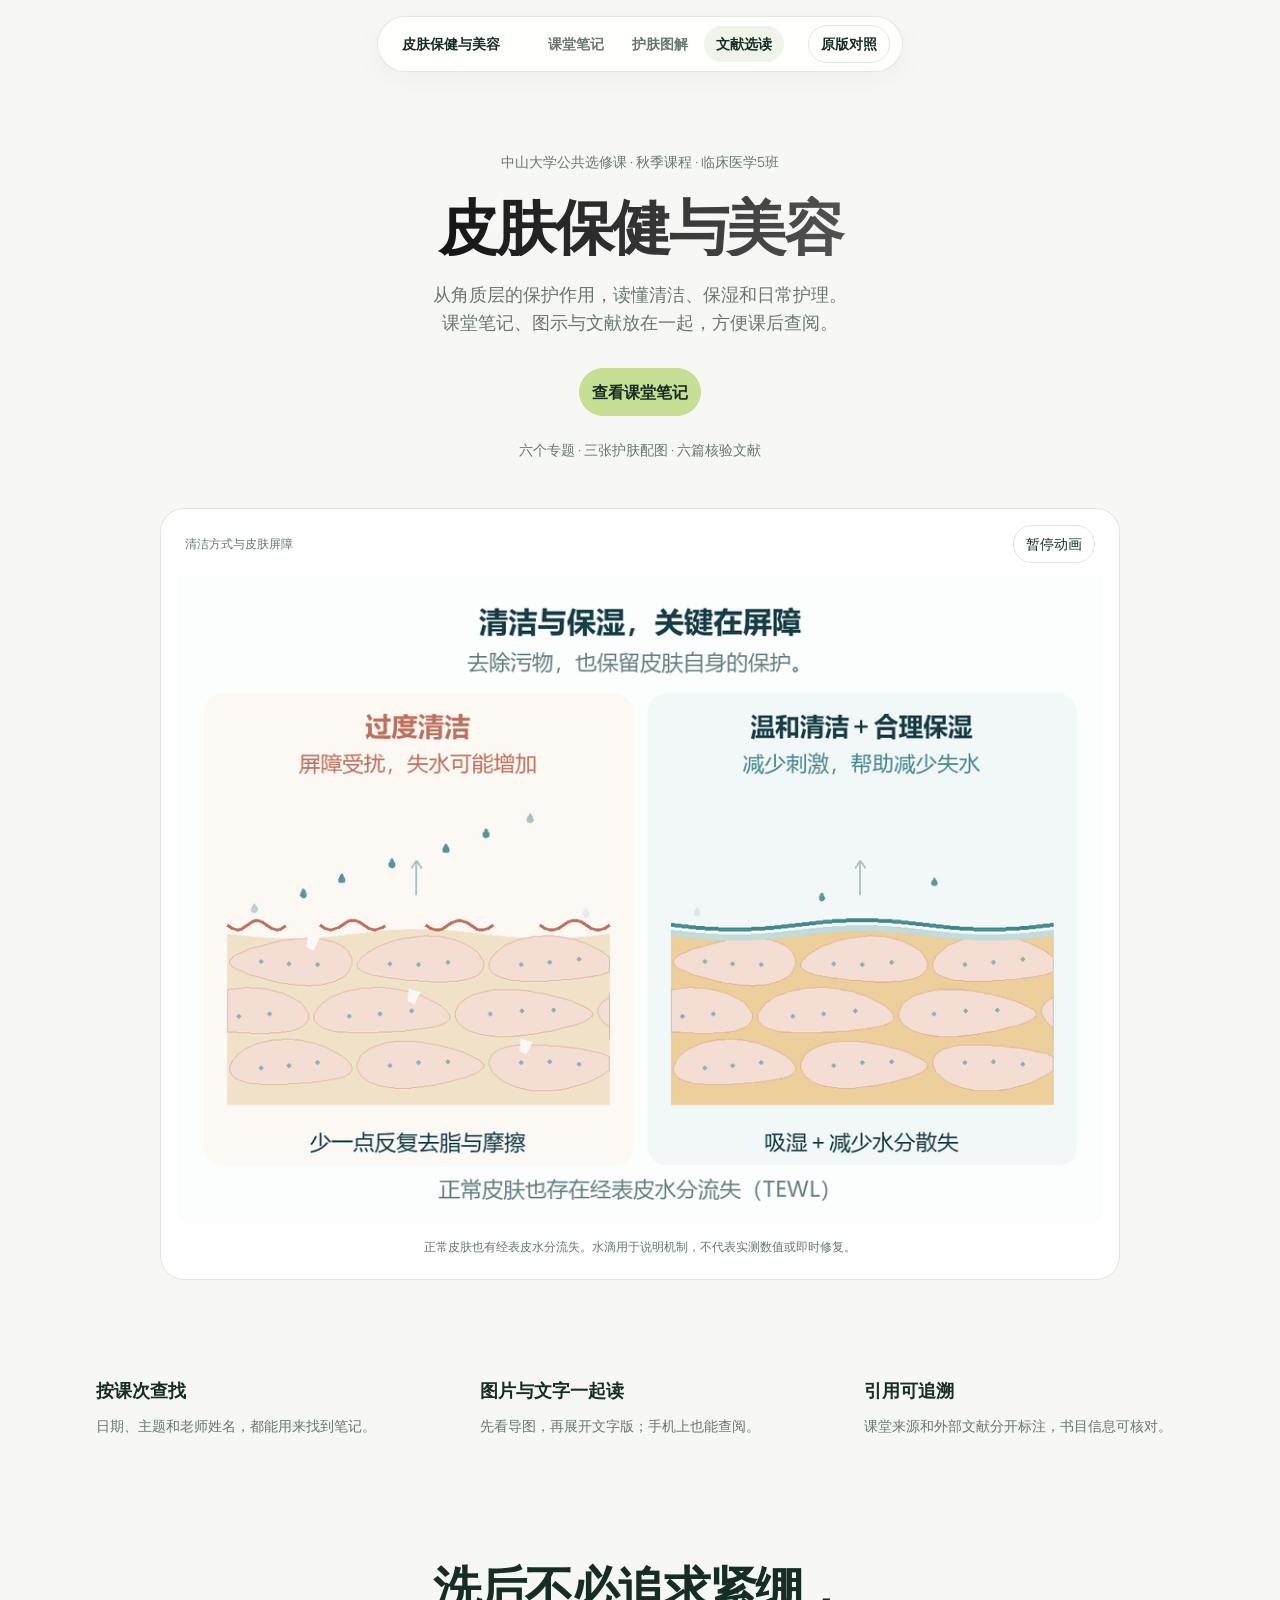
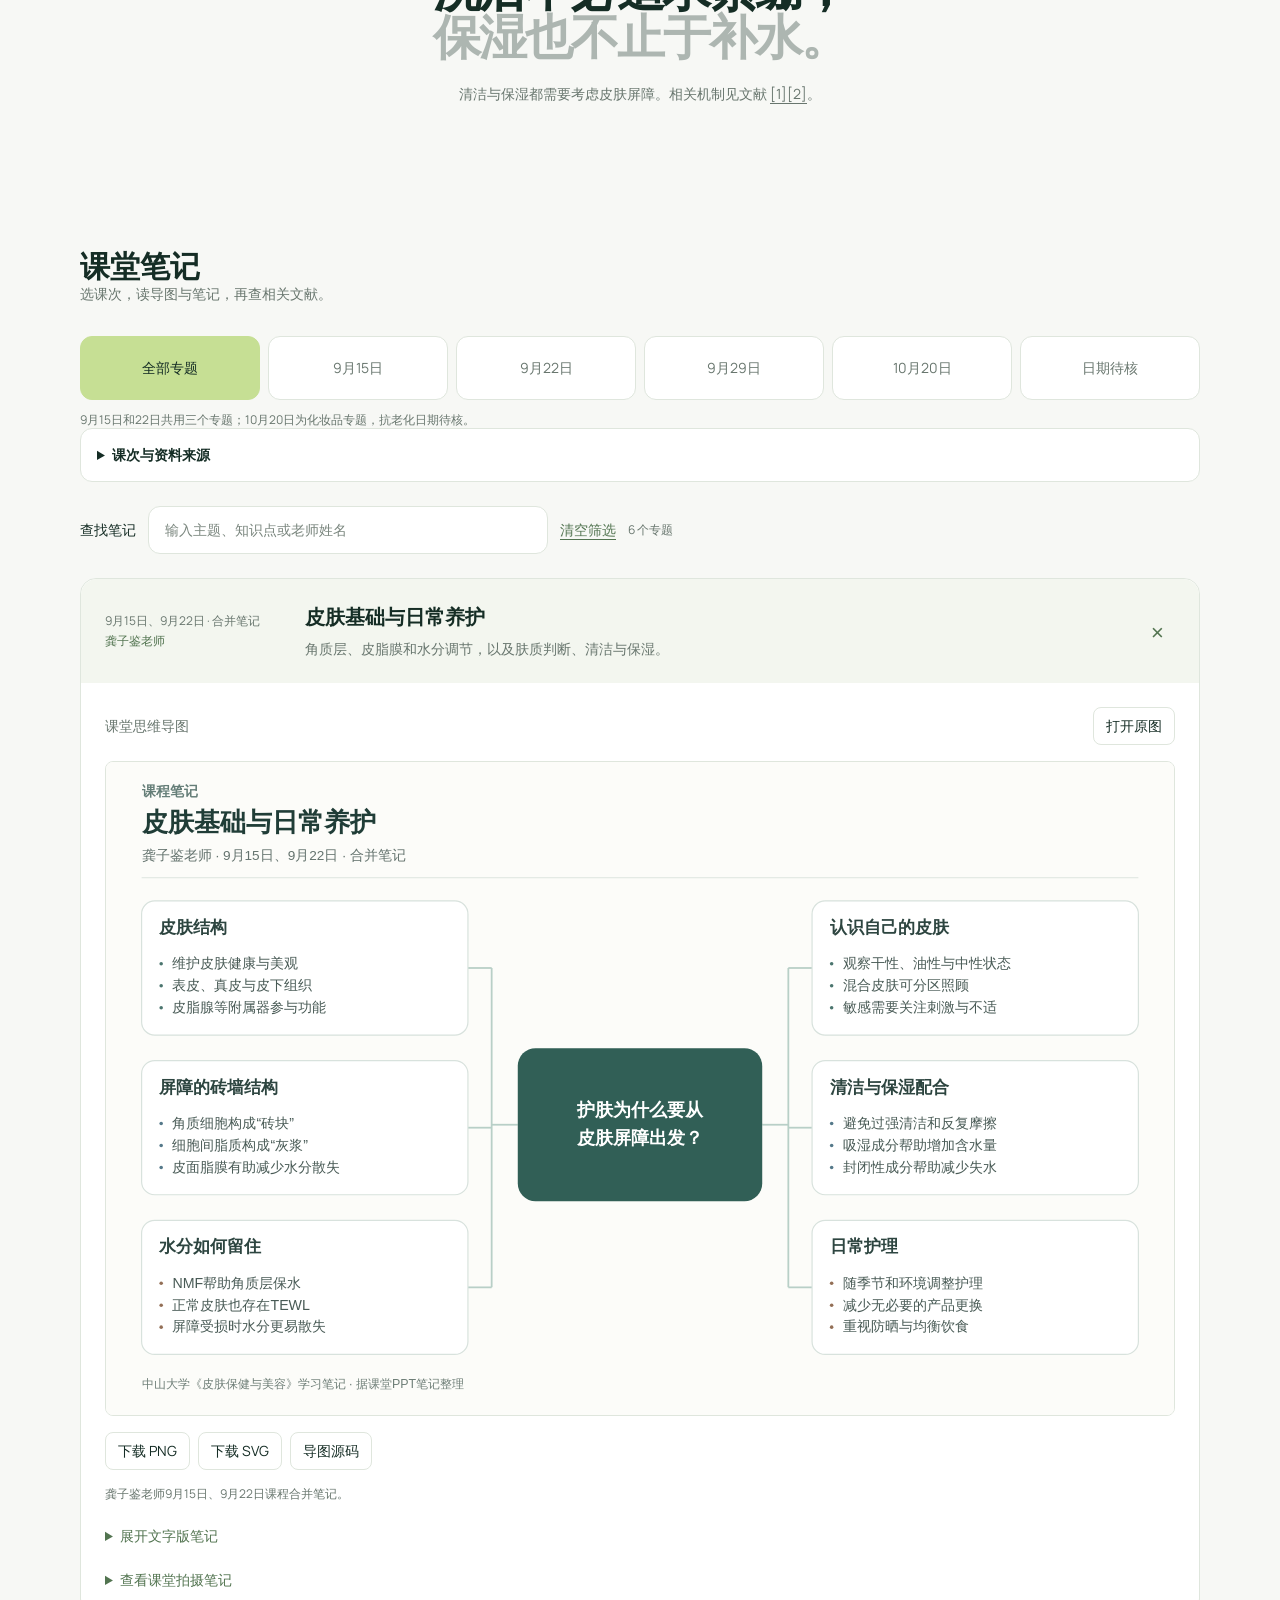
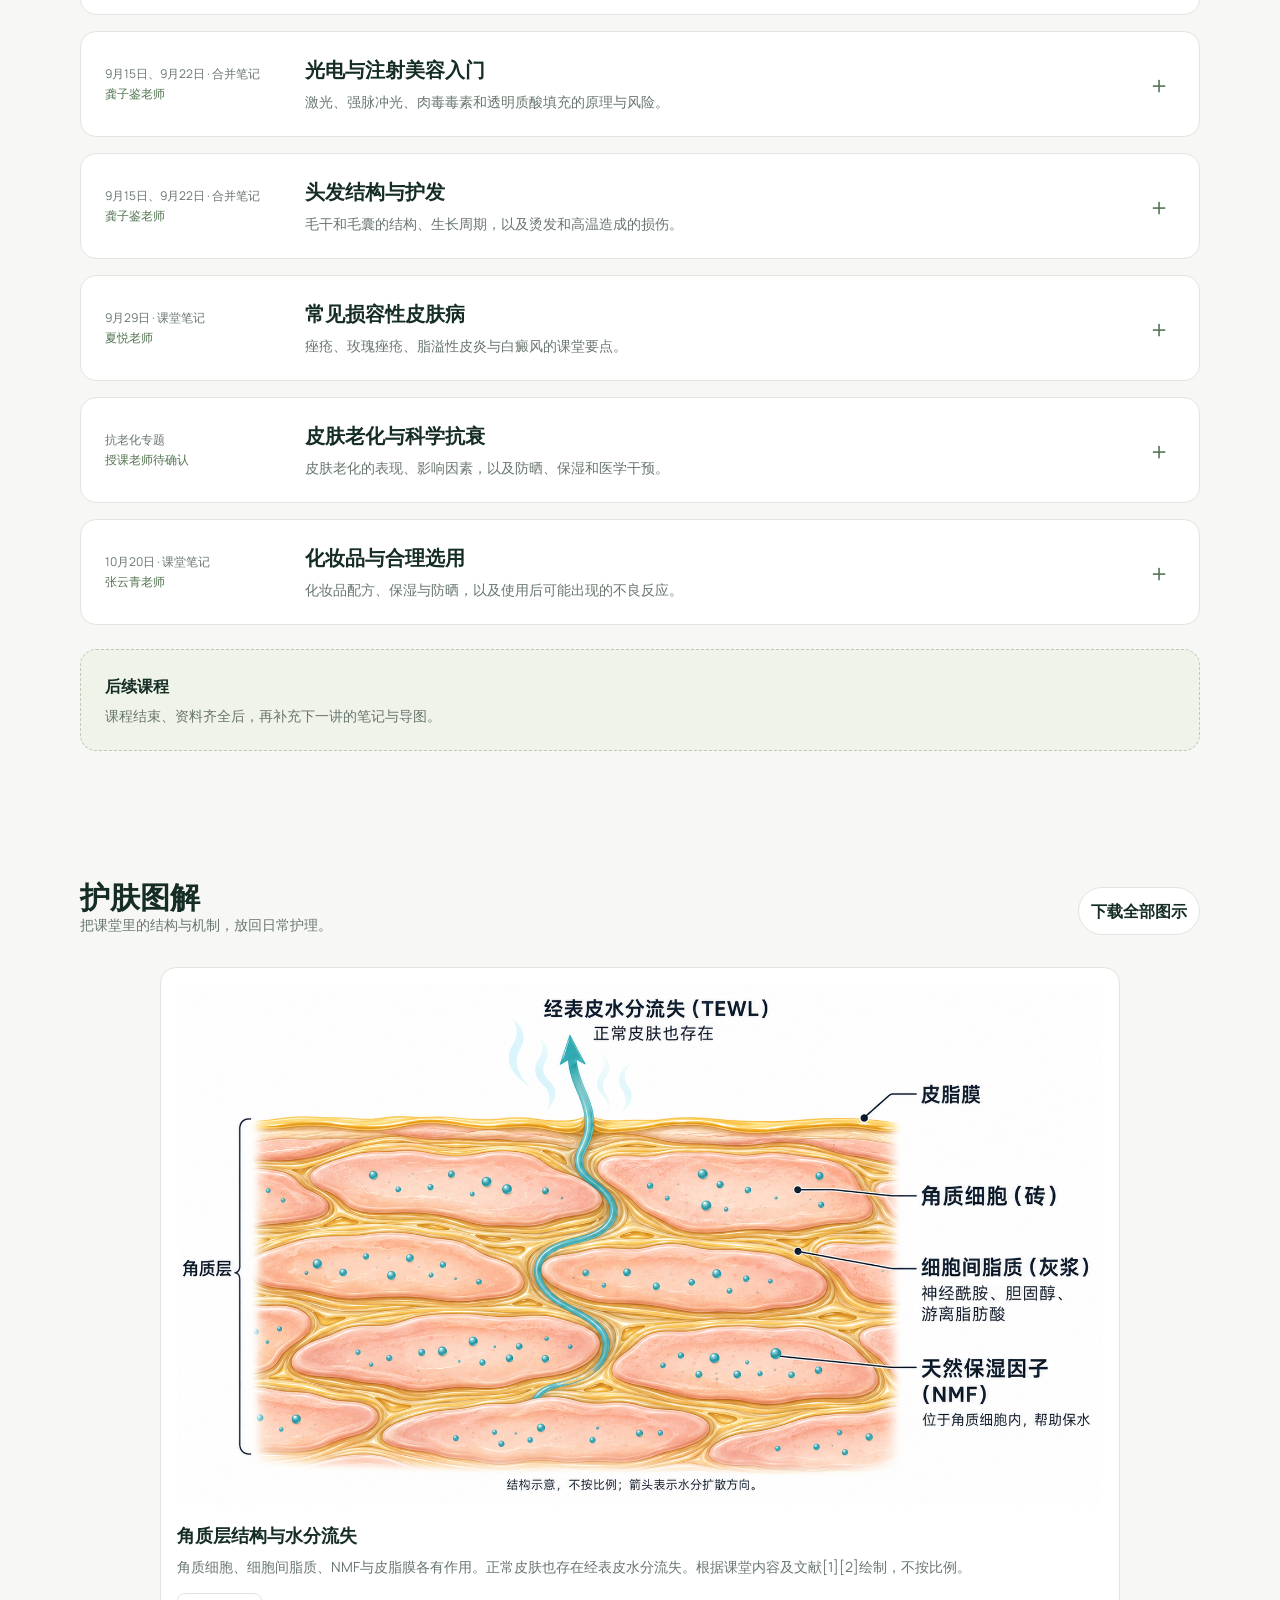
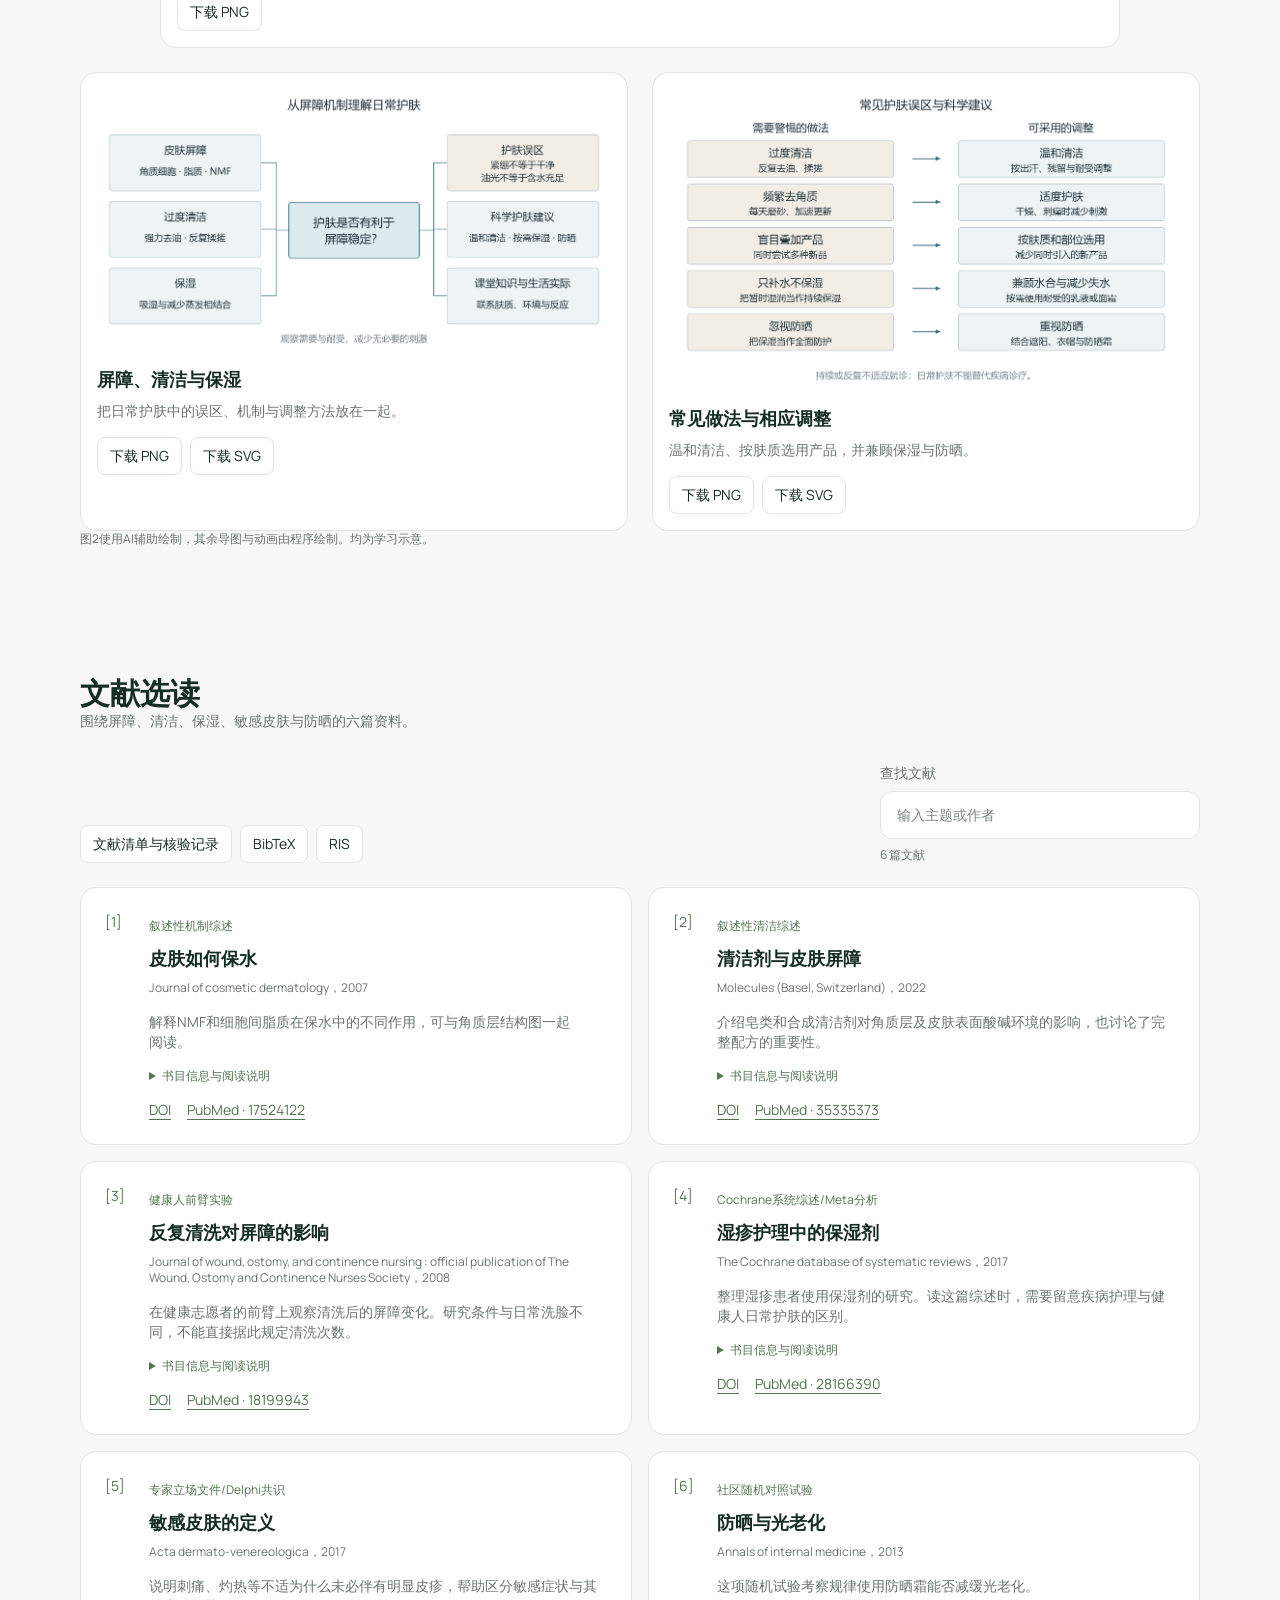
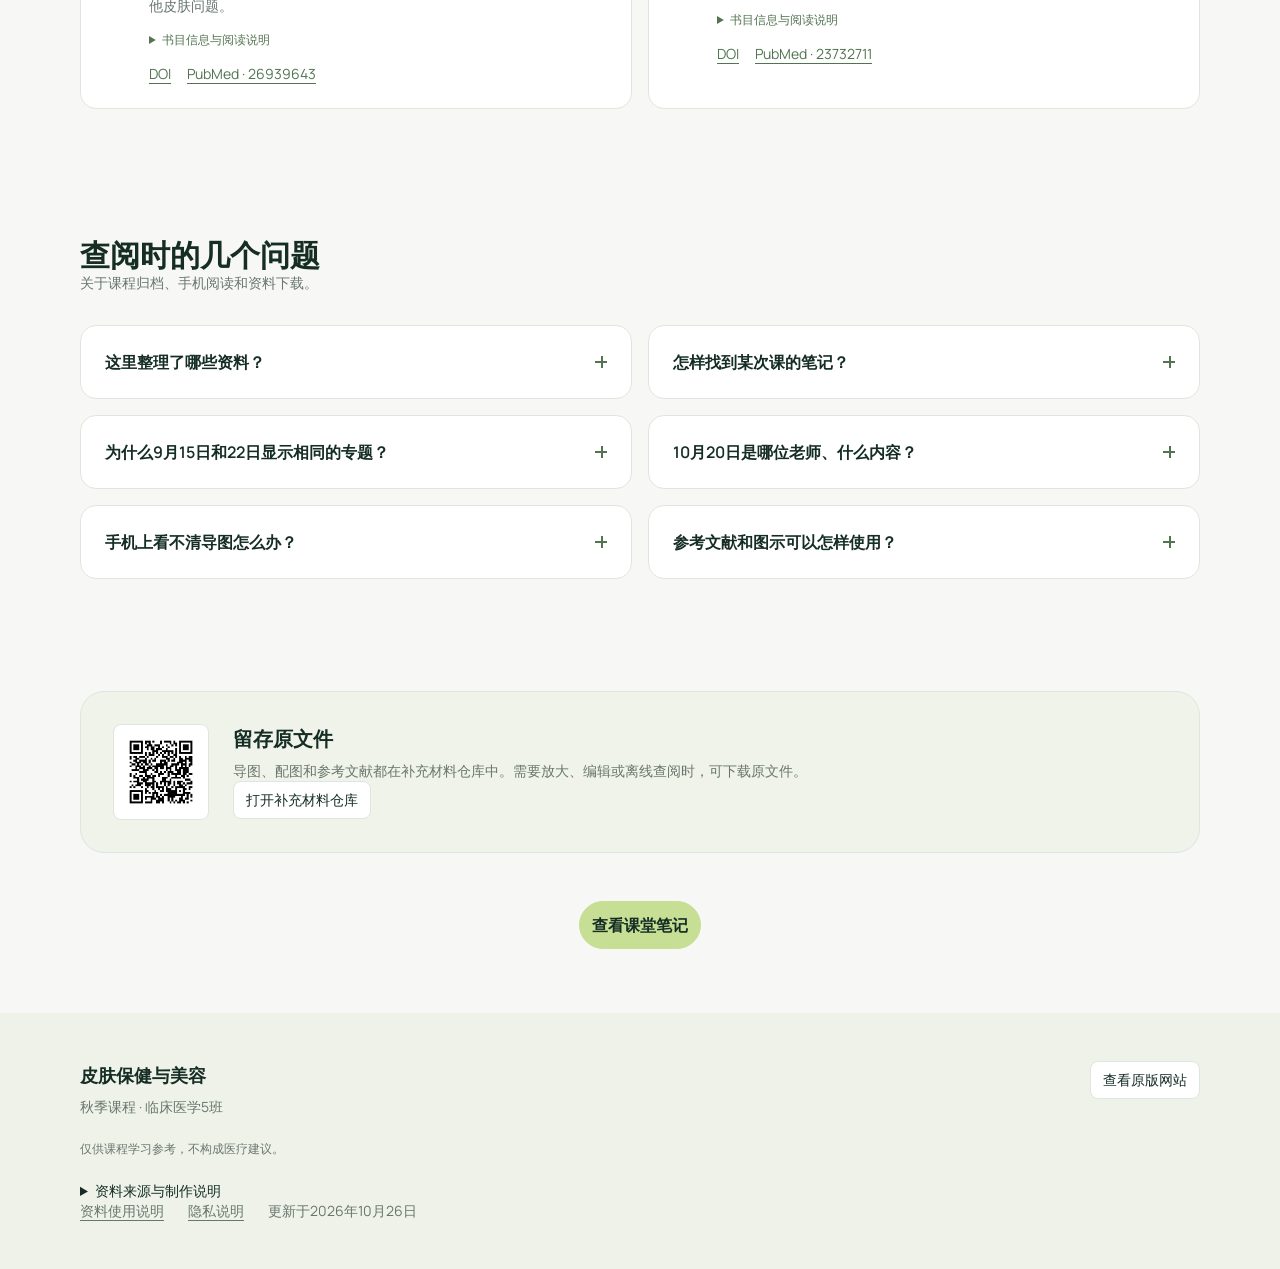
==== docs/design-preview/index.html @ 5a6c4ba1 "Add independent course website preview using Elaya landing page design skill" ====
<!doctype html><html lang="zh-CN"><head><meta charset="utf-8"><meta name="viewport" content="width=device-width,initial-scale=1"><meta name="robots" content="noindex,follow"><meta name="description" content="中山大学皮肤保健与美容课程笔记，按课次查看专题导图、文字笔记、护肤图解与参考文献。"><meta name="theme-color" content="#f7f8f5"><meta property="og:title" content="皮肤保健与美容 · 秋季课程笔记"><meta property="og:description" content="课堂专题、屏障护理图解与文献选读。"><meta property="og:type" content="website"><meta property="og:image" content="https://hanson2017ear.github.io/skin-barrier-skincare-course/assets/skin-barrier-poster.png"><title>皮肤保健与美容 · 秋季课程笔记</title><link rel="icon" href="../assets/favicon.svg" type="image/svg+xml"><link rel="preload" href="fonts/manrope-latin.woff2" as="font" type="font/woff2" crossorigin><link rel="stylesheet" href="style.css"></head><body><a class="skip-link" href="#main">跳到正文</a><header class="site-nav"><a class="brand" href="#top">皮肤保健与美容</a><nav class="nav-links" aria-label="主要导航"><a class="nav-link" href="#lessons">课堂笔记</a><a class="nav-link" href="#figures">护肤图解</a><a class="nav-link" href="#references">文献选读</a></nav><a class="compare-link" href="../">原版对照</a><button class="menu-toggle" type="button" aria-expanded="false" aria-controls="mobile-menu"><span>目录</span><span class="menu-lines" aria-hidden="true"><span></span><span></span></span></button></header>
<dialog class="mobile-menu" id="mobile-menu" aria-label="网站目录"><div class="mobile-menu-head"><span class="brand">皮肤保健与美容</span><button type="button" class="menu-close" autofocus><span>关闭</span><span class="menu-lines" aria-hidden="true"><span></span><span></span></span></button></div><nav class="mobile-links" aria-label="手机导航"><a href="#lessons">课堂笔记</a><a href="#figures">护肤图解</a><a href="#references">文献选读</a><a href="#questions">常见问题</a><a href="../">原版对照</a></nav><p class="source-note">秋季课程 · 临床医学5班</p></dialog><main id="main"><section class="hero container" id="top"><p class="hero-meta">中山大学公共选修课 · 秋季课程 · 临床医学5班</p><h1 class="hero-heading">皮肤保健与美容</h1><p class="hero-lead">从角质层的保护作用，读懂清洁、保湿和日常护理。<br>课堂笔记、图示与文献放在一起，方便课后查阅。</p><div class="hero-cta"><a class="button primary" href="#lessons">查看课堂笔记</a></div><p class="scope-line">六个专题 · 三张护肤配图 · 六篇核验文献</p>
<figure class="hero-visual" data-reveal><div class="visual-toolbar"><span>清洁方式与皮肤屏障</span><button class="media-toggle" id="motion-toggle" type="button" aria-controls="hero-motion" hidden>播放动画</button></div><img class="hero-media" id="hero-motion" src="../assets/skin-barrier-poster.png" data-animation="../assets/skin-barrier-comparison.gif" data-poster="../assets/skin-barrier-poster.png" alt="过度清洁与温和清洁加合理保湿的屏障对照，正常皮肤也有TEWL" width="1200" height="840"><figcaption class="visual-caption">正常皮肤也有经表皮水分流失。水滴用于说明机制，不代表实测数值或即时修复。</figcaption></figure></section>
<div class="feature-strip container" data-reveal><div class="feature-item"><h2>按课次查找</h2><p>日期、主题和老师姓名，都能用来找到笔记。</p></div><div class="feature-item"><h2>图片与文字一起读</h2><p>先看导图，再展开文字版；手机上也能查阅。</p></div><div class="feature-item"><h2>引用可追溯</h2><p>课堂来源和外部文献分开标注，书目信息可核对。</p></div></div>
<section class="principle-section container" aria-label="清洁与保湿的学习重点"><h2 class="principle"><span class="word">洗后</span><span class="word">不必追求</span><span class="word">紧绷，</span><br><span class="word">保湿</span><span class="word">也不止于</span><span class="word">补水。</span></h2><p class="principle-note">清洁与保湿都需要考虑皮肤屏障。相关机制见文献 <a href="#ref-1">[1]</a><a href="#ref-2">[2]</a>。</p></section>
<section class="section container" id="lessons" data-nav data-reveal><div class="section-header"><div><h2 class="section-title">课堂笔记</h2><p class="section-description">选课次，读导图与笔记，再查相关文献。</p></div></div><div class="date-filters" role="group" aria-label="按课次筛选笔记"><button class="filter-button" type="button" data-date-filter="all" aria-pressed="true">全部专题</button><button class="filter-button" type="button" data-date-filter="2026-09-15" aria-pressed="false">9月15日</button><button class="filter-button" type="button" data-date-filter="2026-09-22" aria-pressed="false">9月22日</button><button class="filter-button" type="button" data-date-filter="2026-09-29" aria-pressed="false">9月29日</button><button class="filter-button" type="button" data-date-filter="2026-10-20" aria-pressed="false">10月20日</button><button class="filter-button" type="button" data-date-filter="unassigned" aria-pressed="false">日期待核</button></div><p class="filter-note" id="date-filter-note" role="status" aria-live="polite">9月15日和22日共用三个专题；10月20日为化妆品专题，抗老化日期待核。</p><details class="course-source"><summary>课次与资料来源</summary><p>9月15日、22日龚子鉴老师的笔记合并整理，内容未逐日划分。9月29日夏悦老师讲授常见损容性皮肤病；10月20日张云青老师讲授化妆品相关知识，对应笔记最后一部分。抗老化专题的授课老师尚待确认。</p></details><div class="search-row"><label for="lesson-search">查找笔记</label><input id="lesson-search" type="search" placeholder="输入主题、知识点或老师姓名" autocomplete="off"><button class="reset-button" type="button" id="reset-lessons">清空筛选</button><span class="count" id="lesson-count" role="status" aria-live="polite"></span></div><div class="lesson-list"><article class="lesson" id="skin-foundations" data-dates="2026-09-15 2026-09-22" data-search="皮肤基础与日常养护 龚子鉴老师 角质层、皮脂膜和水分调节，以及肤质判断、清洁与保湿。 9月15日、9月22日 · 合并笔记 皮肤结构 维护皮肤健康与美观 表皮、真皮与皮下组织 皮脂腺等附属器参与功能 屏障的砖墙结构 角质细胞构成“砖块” 细胞间脂质构成“灰浆” 皮面脂膜有助减少水分散失 水分如何留住 NMF帮助角质层保水 正常皮肤也存在TEWL 屏障受损时水分更易散失 认识自己的皮肤 观察干性、油性与中性状态 混合皮肤可分区照顾 敏感需要关注刺激与不适 清洁与保湿配合 避免过强清洁和反复摩擦 吸湿成分帮助增加含水量 封闭性成分帮助减少失水 日常护理 随季节和环境调整护理 减少无必要的产品更换 重视防晒与均衡饮食">
<details class="lesson-detail" open><summary>
<span class="lesson-meta"><span>9月15日、9月22日 · 合并笔记</span><span>龚子鉴老师</span></span>
<span class="lesson-heading"><span class="lesson-title">皮肤基础与日常养护</span><span class="summary-text">角质层、皮脂膜和水分调节，以及肤质判断、清洁与保湿。</span></span>
<span class="disclosure-symbol" aria-hidden="true">＋</span></summary>
<div class="lesson-body"><div class="map-toolbar"><span>课堂思维导图</span><a class="file-link" href="../assets/lessons/skin-foundations.svg" target="_blank" rel="noopener">打开原图</a></div>
<a class="map-frame" href="../assets/lessons/skin-foundations.svg" target="_blank" rel="noopener" aria-label="放大查看皮肤基础与日常养护导图"><img src="../assets/lessons/skin-foundations.svg" alt="皮肤基础与日常养护思维导图" width="1800" height="1100" loading="lazy"></a>
<div class="download-row"><a class="file-link" href="../assets/lessons/skin-foundations.png" download>下载 PNG</a><a class="file-link" href="../assets/lessons/skin-foundations.svg" download>下载 SVG</a><a class="file-link" href="../assets/lessons/skin-foundations.mmd" download>导图源码</a></div><p class="source-note">龚子鉴老师9月15日、9月22日课程合并笔记。</p>
<details class="text-notes"><summary>展开文字版笔记</summary><ul class="branch-list"><li><strong>皮肤结构</strong><ul><li>维护皮肤健康与美观</li><li>表皮、真皮与皮下组织</li><li>皮脂腺等附属器参与功能</li></ul></li><li><strong>屏障的砖墙结构</strong><ul><li>角质细胞构成“砖块”</li><li>细胞间脂质构成“灰浆”</li><li>皮面脂膜有助减少水分散失</li></ul></li><li><strong>水分如何留住</strong><ul><li>NMF帮助角质层保水</li><li>正常皮肤也存在TEWL</li><li>屏障受损时水分更易散失</li></ul></li><li><strong>认识自己的皮肤</strong><ul><li>观察干性、油性与中性状态</li><li>混合皮肤可分区照顾</li><li>敏感需要关注刺激与不适</li></ul></li><li><strong>清洁与保湿配合</strong><ul><li>避免过强清洁和反复摩擦</li><li>吸湿成分帮助增加含水量</li><li>封闭性成分帮助减少失水</li></ul></li><li><strong>日常护理</strong><ul><li>随季节和环境调整护理</li><li>减少无必要的产品更换</li><li>重视防晒与均衡饮食</li></ul></li></ul></details><details class="classroom-photo text-notes"><summary>查看课堂拍摄笔记</summary><figure><img loading="lazy" src="../assets/classroom-cleansing.jpg" alt="龚子鉴老师前两次课程的合并笔记，介绍清洁产品与皮脂膜"><figcaption class="source-note">龚子鉴老师前两次课程合并笔记：清洁产品与皮脂膜。课堂拍摄。产品耐受还受完整配方及使用方式影响。</figcaption></figure></details></div></details></article><article class="lesson" id="light-and-injection" data-dates="2026-09-15 2026-09-22" data-search="光电与注射美容入门 龚子鉴老师 激光、强脉冲光、肉毒毒素和透明质酸填充的原理与风险。 9月15日、9月22日 · 合并笔记 光与组织相互作用 光可反射、散射、透过或吸收 黑色素、血红蛋白和水是靶基 不同波长的吸收特征不同 读懂激光参数 波长关联靶组织与作用深度 脉冲宽度影响热作用过程 能量密度关系疗效与风险 强脉冲光 IPL使用宽谱脉冲光 滤光片改变可用光谱范围 选择性光热作用 肉毒毒素注射 作用于神经肌肉信号传递 课堂区分经典与微滴注射 注射层次与目标组织相关 透明质酸与填充 注射填充用于改善组织容积 选型需要考虑位置与层次 血管栓塞是严重并发症 适应证与风险 先明确想改善的具体问题 由正规医疗机构评估适应证 不把展示病例当普遍效果">
<details class="lesson-detail"><summary>
<span class="lesson-meta"><span>9月15日、9月22日 · 合并笔记</span><span>龚子鉴老师</span></span>
<span class="lesson-heading"><span class="lesson-title">光电与注射美容入门</span><span class="summary-text">激光、强脉冲光、肉毒毒素和透明质酸填充的原理与风险。</span></span>
<span class="disclosure-symbol" aria-hidden="true">＋</span></summary>
<div class="lesson-body"><div class="map-toolbar"><span>课堂思维导图</span><a class="file-link" href="../assets/lessons/light-and-injection.svg" target="_blank" rel="noopener">打开原图</a></div>
<a class="map-frame" href="../assets/lessons/light-and-injection.svg" target="_blank" rel="noopener" aria-label="放大查看光电与注射美容入门导图"><img src="../assets/lessons/light-and-injection.svg" alt="光电与注射美容入门思维导图" width="1800" height="1100" loading="lazy"></a>
<div class="download-row"><a class="file-link" href="../assets/lessons/light-and-injection.png" download>下载 PNG</a><a class="file-link" href="../assets/lessons/light-and-injection.svg" download>下载 SVG</a><a class="file-link" href="../assets/lessons/light-and-injection.mmd" download>导图源码</a></div><p class="source-note">龚子鉴老师前两次课程合并笔记中的光电与注射专题。</p>
<details class="text-notes"><summary>展开文字版笔记</summary><ul class="branch-list"><li><strong>光与组织相互作用</strong><ul><li>光可反射、散射、透过或吸收</li><li>黑色素、血红蛋白和水是靶基</li><li>不同波长的吸收特征不同</li></ul></li><li><strong>读懂激光参数</strong><ul><li>波长关联靶组织与作用深度</li><li>脉冲宽度影响热作用过程</li><li>能量密度关系疗效与风险</li></ul></li><li><strong>强脉冲光</strong><ul><li>IPL使用宽谱脉冲光</li><li>滤光片改变可用光谱范围</li><li>选择性光热作用</li></ul></li><li><strong>肉毒毒素注射</strong><ul><li>作用于神经肌肉信号传递</li><li>课堂区分经典与微滴注射</li><li>注射层次与目标组织相关</li></ul></li><li><strong>透明质酸与填充</strong><ul><li>注射填充用于改善组织容积</li><li>选型需要考虑位置与层次</li><li>血管栓塞是严重并发症</li></ul></li><li><strong>适应证与风险</strong><ul><li>先明确想改善的具体问题</li><li>由正规医疗机构评估适应证</li><li>不把展示病例当普遍效果</li></ul></li></ul></details></div></details></article><article class="lesson" id="hair-care" data-dates="2026-09-15 2026-09-22" data-search="头发结构与护发 龚子鉴老师 毛干和毛囊的结构、生长周期，以及烫发和高温造成的损伤。 9月15日、9月22日 · 合并笔记 头发与外观 毛发是外观的重要组成 发型影响面部修饰效果 发质与发量需要分别观察 毛干的组织结构 主要结构蛋白是角蛋白 毛小皮位于毛干外层 毛皮质影响强度和弹性 毛囊的生长周期 生长期持续形成毛发 退行期后进入休止期 不同毛囊的周期并不同步 影响生长的因素 遗传与激素参与调节 营养状态与毛发生长有关 理化因素也可影响发质 烫发相关损伤 烫发会改变毛干化学结构 毛小皮损伤可使表面粗糙 反复损伤可导致分叉折断 物理损伤与养护 减少反复高温与粗暴摩擦 避免头发缠结时用力梳拉 洗护重点兼顾头皮与毛干">
<details class="lesson-detail"><summary>
<span class="lesson-meta"><span>9月15日、9月22日 · 合并笔记</span><span>龚子鉴老师</span></span>
<span class="lesson-heading"><span class="lesson-title">头发结构与护发</span><span class="summary-text">毛干和毛囊的结构、生长周期，以及烫发和高温造成的损伤。</span></span>
<span class="disclosure-symbol" aria-hidden="true">＋</span></summary>
<div class="lesson-body"><div class="map-toolbar"><span>课堂思维导图</span><a class="file-link" href="../assets/lessons/hair-care.svg" target="_blank" rel="noopener">打开原图</a></div>
<a class="map-frame" href="../assets/lessons/hair-care.svg" target="_blank" rel="noopener" aria-label="放大查看头发结构与护发导图"><img src="../assets/lessons/hair-care.svg" alt="头发结构与护发思维导图" width="1800" height="1100" loading="lazy"></a>
<div class="download-row"><a class="file-link" href="../assets/lessons/hair-care.png" download>下载 PNG</a><a class="file-link" href="../assets/lessons/hair-care.svg" download>下载 SVG</a><a class="file-link" href="../assets/lessons/hair-care.mmd" download>导图源码</a></div><p class="source-note">龚子鉴老师前两次课程合并笔记中的毛发专题。</p>
<details class="text-notes"><summary>展开文字版笔记</summary><ul class="branch-list"><li><strong>头发与外观</strong><ul><li>毛发是外观的重要组成</li><li>发型影响面部修饰效果</li><li>发质与发量需要分别观察</li></ul></li><li><strong>毛干的组织结构</strong><ul><li>主要结构蛋白是角蛋白</li><li>毛小皮位于毛干外层</li><li>毛皮质影响强度和弹性</li></ul></li><li><strong>毛囊的生长周期</strong><ul><li>生长期持续形成毛发</li><li>退行期后进入休止期</li><li>不同毛囊的周期并不同步</li></ul></li><li><strong>影响生长的因素</strong><ul><li>遗传与激素参与调节</li><li>营养状态与毛发生长有关</li><li>理化因素也可影响发质</li></ul></li><li><strong>烫发相关损伤</strong><ul><li>烫发会改变毛干化学结构</li><li>毛小皮损伤可使表面粗糙</li><li>反复损伤可导致分叉折断</li></ul></li><li><strong>物理损伤与养护</strong><ul><li>减少反复高温与粗暴摩擦</li><li>避免头发缠结时用力梳拉</li><li>洗护重点兼顾头皮与毛干</li></ul></li></ul></details></div></details></article><article class="lesson" id="common-dermatoses" data-dates="2026-09-29" data-search="常见损容性皮肤病 夏悦老师 痤疮、玫瑰痤疮、脂溢性皮炎与白癜风的课堂要点。 9月29日 · 课堂笔记 认识疾病范围 涉及外露部位皮肤与外观 附属器、色素及皮炎问题并存 关注皮损的具体表现 痤疮为何发生 皮脂分泌与毛囊口角化改变 痤疮相关微生物参与过程 炎症贯穿疾病发展 痤疮的护理与治疗 避免过度清洗和挤压皮损 保湿与分区护理同样重要 由医师按严重程度选择治疗 识别玫瑰痤疮 面中部潮红、红斑等表现 神经血管和免疫机制参与 屏障异常与微生态也受关注 照顾易泛红的皮肤 观察日晒、冷热等个人诱因 温和清洁并维护皮肤屏障 防晒与针对性诊疗相配合 其他常见问题 脂溢性皮炎：反复炎症与脱屑 白癜风：色素脱失性问题 疾病治疗不能由护肤品替代">
<details class="lesson-detail"><summary>
<span class="lesson-meta"><span>9月29日 · 课堂笔记</span><span>夏悦老师</span></span>
<span class="lesson-heading"><span class="lesson-title">常见损容性皮肤病</span><span class="summary-text">痤疮、玫瑰痤疮、脂溢性皮炎与白癜风的课堂要点。</span></span>
<span class="disclosure-symbol" aria-hidden="true">＋</span></summary>
<div class="lesson-body"><div class="map-toolbar"><span>课堂思维导图</span><a class="file-link" href="../assets/lessons/common-dermatoses.svg" target="_blank" rel="noopener">打开原图</a></div>
<a class="map-frame" href="../assets/lessons/common-dermatoses.svg" target="_blank" rel="noopener" aria-label="放大查看常见损容性皮肤病导图"><img src="../assets/lessons/common-dermatoses.svg" alt="常见损容性皮肤病思维导图" width="1800" height="1100" loading="lazy"></a>
<div class="download-row"><a class="file-link" href="../assets/lessons/common-dermatoses.png" download>下载 PNG</a><a class="file-link" href="../assets/lessons/common-dermatoses.svg" download>下载 SVG</a><a class="file-link" href="../assets/lessons/common-dermatoses.mmd" download>导图源码</a></div><p class="source-note">夏悦老师《常见损容性皮肤病》PPT笔记，9月29日。</p>
<details class="text-notes"><summary>展开文字版笔记</summary><ul class="branch-list"><li><strong>认识疾病范围</strong><ul><li>涉及外露部位皮肤与外观</li><li>附属器、色素及皮炎问题并存</li><li>关注皮损的具体表现</li></ul></li><li><strong>痤疮为何发生</strong><ul><li>皮脂分泌与毛囊口角化改变</li><li>痤疮相关微生物参与过程</li><li>炎症贯穿疾病发展</li></ul></li><li><strong>痤疮的护理与治疗</strong><ul><li>避免过度清洗和挤压皮损</li><li>保湿与分区护理同样重要</li><li>由医师按严重程度选择治疗</li></ul></li><li><strong>识别玫瑰痤疮</strong><ul><li>面中部潮红、红斑等表现</li><li>神经血管和免疫机制参与</li><li>屏障异常与微生态也受关注</li></ul></li><li><strong>照顾易泛红的皮肤</strong><ul><li>观察日晒、冷热等个人诱因</li><li>温和清洁并维护皮肤屏障</li><li>防晒与针对性诊疗相配合</li></ul></li><li><strong>其他常见问题</strong><ul><li>脂溢性皮炎：反复炎症与脱屑</li><li>白癜风：色素脱失性问题</li><li>疾病治疗不能由护肤品替代</li></ul></li></ul></details></div></details></article><article class="lesson" id="skin-aging" data-dates="unassigned" data-search="皮肤老化与科学抗衰 授课老师待确认 皮肤老化的表现、影响因素，以及防晒、保湿和医学干预。 抗老化专题 老化的表现 皮肤可出现干燥、细纹和松弛 脂肪分布与面部轮廓有关 肌肉、韧带和骨骼也在变化 内在与外在因素 内在老化是生理过程 日光与吸烟是重要外在因素 环境、营养和睡眠也需关注 相关机制 氧化应激与DNA损伤 细胞老化与端粒改变 糖基化与组织蛋白变化 日常护理 防晒有助减轻光老化 保湿与屏障护理配合 坚持规律生活与均衡饮食 医学干预方式 外用药物与功效性护肤 注射、换肤及光电声治疗 由医疗机构评估适应证 疗效证据与风险 机制线索不等于人体疗效 研究前沿不等于成熟方案 评估效果、风险与维持成本">
<details class="lesson-detail"><summary>
<span class="lesson-meta"><span>抗老化专题</span><span>授课老师待确认</span></span>
<span class="lesson-heading"><span class="lesson-title">皮肤老化与科学抗衰</span><span class="summary-text">皮肤老化的表现、影响因素，以及防晒、保湿和医学干预。</span></span>
<span class="disclosure-symbol" aria-hidden="true">＋</span></summary>
<div class="lesson-body"><div class="map-toolbar"><span>课堂思维导图</span><a class="file-link" href="../assets/lessons/skin-aging.svg" target="_blank" rel="noopener">打开原图</a></div>
<a class="map-frame" href="../assets/lessons/skin-aging.svg" target="_blank" rel="noopener" aria-label="放大查看皮肤老化与科学抗衰导图"><img src="../assets/lessons/skin-aging.svg" alt="皮肤老化与科学抗衰思维导图" width="1800" height="1100" loading="lazy"></a>
<div class="download-row"><a class="file-link" href="../assets/lessons/skin-aging.png" download>下载 PNG</a><a class="file-link" href="../assets/lessons/skin-aging.svg" download>下载 SVG</a><a class="file-link" href="../assets/lessons/skin-aging.mmd" download>导图源码</a></div><p class="source-note">据抗老化专题课堂资料整理，授课老师待确认。</p>
<details class="text-notes"><summary>展开文字版笔记</summary><ul class="branch-list"><li><strong>老化的表现</strong><ul><li>皮肤可出现干燥、细纹和松弛</li><li>脂肪分布与面部轮廓有关</li><li>肌肉、韧带和骨骼也在变化</li></ul></li><li><strong>内在与外在因素</strong><ul><li>内在老化是生理过程</li><li>日光与吸烟是重要外在因素</li><li>环境、营养和睡眠也需关注</li></ul></li><li><strong>相关机制</strong><ul><li>氧化应激与DNA损伤</li><li>细胞老化与端粒改变</li><li>糖基化与组织蛋白变化</li></ul></li><li><strong>日常护理</strong><ul><li>防晒有助减轻光老化</li><li>保湿与屏障护理配合</li><li>坚持规律生活与均衡饮食</li></ul></li><li><strong>医学干预方式</strong><ul><li>外用药物与功效性护肤</li><li>注射、换肤及光电声治疗</li><li>由医疗机构评估适应证</li></ul></li><li><strong>疗效证据与风险</strong><ul><li>机制线索不等于人体疗效</li><li>研究前沿不等于成熟方案</li><li>评估效果、风险与维持成本</li></ul></li></ul></details></div></details></article><article class="lesson" id="cosmetics" data-dates="2026-10-20" data-search="化妆品与合理选用 张云青老师 化妆品配方、保湿与防晒，以及使用后可能出现的不良反应。 10月20日 · 课堂笔记 产品用途 化妆品与药品的目的不同 清洁、护肤与彩妆各有用途 产品层级不等于步骤越多越好 配方组成 基质常由油相和水相构成 辅料关系稳定与使用感 功效需要结合配方与评价 保湿的两条路径 吸湿成分帮助吸住水分 封闭性成分帮助减少蒸发 化妆水的保湿能力有限 功效看机制与证据 抗皱涉及保湿与损伤防护 提亮涉及黑素生成和代谢 细胞实验不能替代人体评价 防晒与肤质匹配 防晒剂帮助减少紫外线影响 SPF主要反映UVB防护能力 不同部位可调整产品质地 使用后的不良反应 留意刺激、过敏及光反应 长痘或色素变化也应观察 减少刺激并及时评估持续症状">
<details class="lesson-detail"><summary>
<span class="lesson-meta"><span>10月20日 · 课堂笔记</span><span>张云青老师</span></span>
<span class="lesson-heading"><span class="lesson-title">化妆品与合理选用</span><span class="summary-text">化妆品配方、保湿与防晒，以及使用后可能出现的不良反应。</span></span>
<span class="disclosure-symbol" aria-hidden="true">＋</span></summary>
<div class="lesson-body"><div class="map-toolbar"><span>课堂思维导图</span><a class="file-link" href="../assets/lessons/cosmetics.svg" target="_blank" rel="noopener">打开原图</a></div>
<a class="map-frame" href="../assets/lessons/cosmetics.svg" target="_blank" rel="noopener" aria-label="放大查看化妆品与合理选用导图"><img src="../assets/lessons/cosmetics.svg" alt="化妆品与合理选用思维导图" width="1800" height="1100" loading="lazy"></a>
<div class="download-row"><a class="file-link" href="../assets/lessons/cosmetics.png" download>下载 PNG</a><a class="file-link" href="../assets/lessons/cosmetics.svg" download>下载 SVG</a><a class="file-link" href="../assets/lessons/cosmetics.mmd" download>导图源码</a></div><p class="source-note">张云青老师10月20日关于化妆品与合理选用的课堂笔记。</p>
<details class="text-notes"><summary>展开文字版笔记</summary><ul class="branch-list"><li><strong>产品用途</strong><ul><li>化妆品与药品的目的不同</li><li>清洁、护肤与彩妆各有用途</li><li>产品层级不等于步骤越多越好</li></ul></li><li><strong>配方组成</strong><ul><li>基质常由油相和水相构成</li><li>辅料关系稳定与使用感</li><li>功效需要结合配方与评价</li></ul></li><li><strong>保湿的两条路径</strong><ul><li>吸湿成分帮助吸住水分</li><li>封闭性成分帮助减少蒸发</li><li>化妆水的保湿能力有限</li></ul></li><li><strong>功效看机制与证据</strong><ul><li>抗皱涉及保湿与损伤防护</li><li>提亮涉及黑素生成和代谢</li><li>细胞实验不能替代人体评价</li></ul></li><li><strong>防晒与肤质匹配</strong><ul><li>防晒剂帮助减少紫外线影响</li><li>SPF主要反映UVB防护能力</li><li>不同部位可调整产品质地</li></ul></li><li><strong>使用后的不良反应</strong><ul><li>留意刺激、过敏及光反应</li><li>长痘或色素变化也应观察</li><li>减少刺激并及时评估持续症状</li></ul></li></ul></details></div></details></article></div><p class="empty-state" id="no-lessons" hidden>没有匹配的笔记。可以换一个关键词，或清空筛选查看全部专题。</p><aside class="pending-note"><h3>后续课程</h3><p>课程结束、资料齐全后，再补充下一讲的笔记与导图。</p></aside></section>
<section class="section container" id="figures" data-nav data-reveal><div class="section-header"><div><h2 class="section-title">护肤图解</h2><p class="section-description">把课堂里的结构与机制，放回日常护理。</p></div><a class="button secondary" href="../downloads/figures-and-mindmaps.zip" download>下载全部图示</a></div><div class="figures-layout"><article class="figure-card figure-main"><figure><a class="figure-image" href="../assets/figures/figure2_skin_barrier.png" target="_blank" rel="noopener" aria-label="打开角质层结构与水分流失原图"><img src="../assets/figures/figure2_skin_barrier.png" alt="角质层结构与水分流失" width="1672" height="941" loading="lazy"></a><figcaption class="figure-caption"><h3>角质层结构与水分流失</h3><p>角质细胞、细胞间脂质、NMF与皮脂膜各有作用。正常皮肤也存在经表皮水分流失。根据课堂内容及文献[1][2]绘制，不按比例。</p></figcaption></figure><div class="download-row"><a class="file-link" href="../assets/figures/figure2_skin_barrier.png" download>下载 PNG</a></div></article><article class="figure-card"><figure><a class="figure-image" href="../assets/figures/figure1_mindmap.png" target="_blank" rel="noopener" aria-label="打开屏障、清洁与保湿原图"><img src="../assets/figures/figure1_mindmap.png" alt="屏障、清洁与保湿" width="2126" height="1075" loading="lazy"></a><figcaption class="figure-caption"><h3>屏障、清洁与保湿</h3><p>把日常护肤中的误区、机制与调整方法放在一起。</p></figcaption></figure><div class="download-row"><a class="file-link" href="../assets/figures/figure1_mindmap.png" download>下载 PNG</a><a class="file-link" href="../assets/figures/figure1_mindmap.svg" download>下载 SVG</a></div></article><article class="figure-card"><figure><a class="figure-image" href="../assets/figures/figure3_skincare_advice.png" target="_blank" rel="noopener" aria-label="打开常见做法与相应调整原图"><img src="../assets/figures/figure3_skincare_advice.png" alt="常见做法与相应调整" width="2126" height="1238" loading="lazy"></a><figcaption class="figure-caption"><h3>常见做法与相应调整</h3><p>温和清洁、按肤质选用产品，并兼顾保湿与防晒。</p></figcaption></figure><div class="download-row"><a class="file-link" href="../assets/figures/figure3_skincare_advice.png" download>下载 PNG</a><a class="file-link" href="../assets/figures/figure3_skincare_advice.svg" download>下载 SVG</a></div></article></div><p class="source-note">图2使用AI辅助绘制，其余导图与动画由程序绘制。均为学习示意。</p></section>
<section class="section container" id="references" data-nav data-reveal><div class="section-header"><div><h2 class="section-title">文献选读</h2><p class="section-description">围绕屏障、清洁、保湿、敏感皮肤与防晒的六篇资料。</p></div></div><div class="reference-tools"><div class="download-row"><a class="file-link" href="../downloads/references.md" download>文献清单与核验记录</a><a class="file-link" href="../downloads/references.bib" download>BibTeX</a><a class="file-link" href="../downloads/references.ris" download>RIS</a></div><div class="reference-search"><label for="reference-search">查找文献</label><input id="reference-search" type="search" placeholder="输入主题或作者" autocomplete="off"><span class="count" id="ref-count" role="status" aria-live="polite"></span></div></div><div class="references-grid"><article class="reference" id="ref-1" data-search="VERDIER-SÉVRAIN S, BONTÉ F. Skin hydration: a review on its molecular mechanisms[J]. Journal of Cosmetic Dermatology, 2007, 6(2): 75-82. DOI: 10.1111/j.1473-2165.2007.00300.x. 角质细胞内NMF与细胞间脂质参与保水；支持屏障结构与图2 皮肤如何保水 解释NMF和细胞间脂质在保水中的不同作用，可与角质层结构图一起阅读。"><div class="ref-no">[1]</div><div><span class="ref-type">叙述性机制综述</span><h3>皮肤如何保水</h3><p class="reference-meta">Journal of cosmetic dermatology，2007</p><p class="ref-annotation">解释NMF和细胞间脂质在保水中的不同作用，可与角质层结构图一起阅读。</p><details class="ref-details"><summary>书目信息与阅读说明</summary><p class="bibliography">VERDIER-SÉVRAIN S, BONTÉ F. Skin hydration: a review on its molecular mechanisms[J]. Journal of Cosmetic Dermatology, 2007, 6(2): 75-82. DOI: 10.1111/j.1473-2165.2007.00300.x.</p><p class="source-note">经典机制资料，不用来证明某个商品有效。</p></details><div class="ref-links"><a href="https://doi.org/10.1111/j.1473-2165.2007.00300.x" target="_blank" rel="noopener">DOI</a><a href="https://pubmed.ncbi.nlm.nih.gov/17524122/" target="_blank" rel="noopener">PubMed · 17524122</a></div></div></article><article class="reference" id="ref-2" data-search="MIJALJICA D, SPADA F, HARRISON I P. Skin Cleansing without or with Compromise: Soaps and Syndets[J]. Molecules, 2022, 27(6): 2010. DOI: 10.3390/molecules27062010. 清洁剂对角质层蛋白、脂质、NMF及pH的潜在影响；完整配方的重要性 清洁剂与皮肤屏障 介绍皂类和合成清洁剂对角质层及皮肤表面酸碱环境的影响，也讨论了完整配方的重要性。"><div class="ref-no">[2]</div><div><span class="ref-type">叙述性清洁综述</span><h3>清洁剂与皮肤屏障</h3><p class="reference-meta">Molecules (Basel, Switzerland)，2022</p><p class="ref-annotation">介绍皂类和合成清洁剂对角质层及皮肤表面酸碱环境的影响，也讨论了完整配方的重要性。</p><details class="ref-details"><summary>书目信息与阅读说明</summary><p class="bibliography">MIJALJICA D, SPADA F, HARRISON I P. Skin Cleansing without or with Compromise: Soaps and Syndets[J]. Molecules, 2022, 27(6): 2010. DOI: 10.3390/molecules27062010.</p><p class="source-note">作者来自护肤品企业；用于解释机制，不作品牌推荐或成品优劣证明。</p></details><div class="ref-links"><a href="https://doi.org/10.3390/molecules27062010" target="_blank" rel="noopener">DOI</a><a href="https://pubmed.ncbi.nlm.nih.gov/35335373/" target="_blank" rel="noopener">PubMed · 35335373</a></div></div></article><article class="reference" id="ref-3" data-search="VOEGELI D. The effect of washing and drying practices on skin barrier function[J]. Journal of Wound, Ostomy and Continence Nursing, 2008, 35(1): 84-90. DOI: 10.1097/01.WON.0000308623.68582.d7. 重复清洗后TEWL的变化，支持避免无必要的反复清洗 反复清洗对屏障的影响 在健康志愿者的前臂上观察清洗后的屏障变化。研究条件与日常洗脸不同，不能直接据此规定清洗次数。"><div class="ref-no">[3]</div><div><span class="ref-type">健康人前臂实验</span><h3>反复清洗对屏障的影响</h3><p class="reference-meta">Journal of wound, ostomy, and continence nursing : official publication of The Wound, Ostomy and Continence Nurses Society，2008</p><p class="ref-annotation">在健康志愿者的前臂上观察清洗后的屏障变化。研究条件与日常洗脸不同，不能直接据此规定清洗次数。</p><details class="ref-details"><summary>书目信息与阅读说明</summary><p class="bibliography">VOEGELI D. The effect of washing and drying practices on skin barrier function[J]. Journal of Wound, Ostomy and Continence Nursing, 2008, 35(1): 84-90. DOI: 10.1097/01.WON.0000308623.68582.d7.</p><p class="source-note">小样本、前臂部位，残余水分会影响TEWL读数；不能推出人人适用的面部清洗次数。</p></details><div class="ref-links"><a href="https://doi.org/10.1097/01.WON.0000308623.68582.d7" target="_blank" rel="noopener">DOI</a><a href="https://pubmed.ncbi.nlm.nih.gov/18199943/" target="_blank" rel="noopener">PubMed · 18199943</a></div></div></article><article class="reference" id="ref-4" data-search="VAN ZUUREN E J, FEDOROWICZ Z, CHRISTENSEN R, et al. Emollients and moisturisers for eczema[J]. Cochrane Database of Systematic Reviews, 2017, 2(2): CD012119. DOI: 10.1002/14651858.CD012119.pub2. 保湿剂对湿疹护理的作用；不同保湿剂间缺乏可靠的普遍优劣证据 湿疹护理中的保湿剂 整理湿疹患者使用保湿剂的研究。读这篇综述时，需要留意疾病护理与健康人日常护肤的区别。"><div class="ref-no">[4]</div><div><span class="ref-type">Cochrane系统综述/Meta分析</span><h3>湿疹护理中的保湿剂</h3><p class="reference-meta">The Cochrane database of systematic reviews，2017</p><p class="ref-annotation">整理湿疹患者使用保湿剂的研究。读这篇综述时，需要留意疾病护理与健康人日常护肤的区别。</p><details class="ref-details"><summary>书目信息与阅读说明</summary><p class="bibliography">VAN ZUUREN E J, FEDOROWICZ Z, CHRISTENSEN R, et al. Emollients and moisturisers for eczema[J]. Cochrane Database of Systematic Reviews, 2017, 2(2): CD012119. DOI: 10.1002/14651858.CD012119.pub2.</p><p class="source-note">研究对象为湿疹患者，部分研究偏倚风险高或不明；不能无条件外推到健康人。</p></details><div class="ref-links"><a href="https://doi.org/10.1002/14651858.CD012119.pub2" target="_blank" rel="noopener">DOI</a><a href="https://pubmed.ncbi.nlm.nih.gov/28166390/" target="_blank" rel="noopener">PubMed · 28166390</a></div></div></article><article class="reference" id="ref-5" data-search="MISERY L, STÄNDER S, SZEPIETOWSKI J C, et al. Definition of Sensitive Skin: An Expert Position Paper from the Special Interest Group on Sensitive Skin of the International Forum for the Study of Itch[J]. Acta Dermato-Venereologica, 2017, 97(1): 4-6. DOI: 10.2340/00015555-2397. 敏感皮肤的不适感可能与外观不一致；不能只凭肤感诊断 敏感皮肤的定义 说明刺痛、灼热等不适为什么未必伴有明显皮疹，帮助区分敏感症状与其他皮肤问题。"><div class="ref-no">[5]</div><div><span class="ref-type">专家立场文件/Delphi共识</span><h3>敏感皮肤的定义</h3><p class="reference-meta">Acta dermato-venereologica，2017</p><p class="ref-annotation">说明刺痛、灼热等不适为什么未必伴有明显皮疹，帮助区分敏感症状与其他皮肤问题。</p><details class="ref-details"><summary>书目信息与阅读说明</summary><p class="bibliography">MISERY L, STÄNDER S, SZEPIETOWSKI J C, et al. Definition of Sensitive Skin: An Expert Position Paper from the Special Interest Group on Sensitive Skin of the International Forum for the Study of Itch[J]. Acta Dermato-Venereologica, 2017, 97(1): 4-6. DOI: 10.2340/00015555-2397.</p><p class="source-note">定义性专家意见，不是疗效试验；症状需与可解释的皮肤病区别。</p></details><div class="ref-links"><a href="https://doi.org/10.2340/00015555-2397" target="_blank" rel="noopener">DOI</a><a href="https://pubmed.ncbi.nlm.nih.gov/26939643/" target="_blank" rel="noopener">PubMed · 26939643</a></div></div></article><article class="reference" id="ref-6" data-search="HUGHES M C, WILLIAMS G M, BAKER P, et al. Sunscreen and prevention of skin aging: a randomized trial[J]. Annals of Internal Medicine, 2013, 158(11): 781-790. DOI: 10.7326/0003-4819-158-11-201306040-00002. 规律使用防晒霜有助于减缓光老化 防晒与光老化 这项随机试验考察规律使用防晒霜能否减缓光老化。"><div class="ref-no">[6]</div><div><span class="ref-type">社区随机对照试验</span><h3>防晒与光老化</h3><p class="reference-meta">Annals of internal medicine，2013</p><p class="ref-annotation">这项随机试验考察规律使用防晒霜能否减缓光老化。</p><details class="ref-details"><summary>书目信息与阅读说明</summary><p class="bibliography">HUGHES M C, WILLIAMS G M, BAKER P, et al. Sunscreen and prevention of skin aging: a randomized trial[J]. Annals of Internal Medicine, 2013, 158(11): 781-790. DOI: 10.7326/0003-4819-158-11-201306040-00002.</p><p class="source-note">澳大利亚社区成人研究；不代表所有年龄、肤色或产品的效果相同，也不等于逆转衰老。</p></details><div class="ref-links"><a href="https://doi.org/10.7326/0003-4819-158-11-201306040-00002" target="_blank" rel="noopener">DOI</a><a href="https://pubmed.ncbi.nlm.nih.gov/23732711/" target="_blank" rel="noopener">PubMed · 23732711</a></div></div></article></div><p class="empty-state" id="no-references" hidden>没有匹配的文献。换一个关键词，或清空输入查看全部文献。</p></section>
<section class="section container" id="questions" data-reveal><div class="section-header"><div><h2 class="section-title">查阅时的几个问题</h2><p class="section-description">关于课程归档、手机阅读和资料下载。</p></div></div><div class="faq-grid"><details class="faq"><summary>这里整理了哪些资料？</summary><p>目前有六个课堂专题的思维导图、文字笔记、三张护肤配图和六篇参考文献，供课程复习使用。</p></details><details class="faq"><summary>怎样找到某次课的笔记？</summary><p>点击日期，也可以输入专题、知识点或老师姓名。日期与关键词可以一起使用；“清空筛选”会恢复全部专题。</p></details><details class="faq"><summary>为什么9月15日和22日显示相同的专题？</summary><p>前两次课的现有照片合并整理，没有足够标记逐日划分，因此共用皮肤基础、光电与注射美容、头发与护发三张导图。</p></details><details class="faq"><summary>10月20日是哪位老师、什么内容？</summary><p>10月20日由张云青老师讲授化妆品相关知识，对应笔记最后一部分。抗老化专题另行整理，授课老师仍待确认。</p></details><details class="faq"><summary>手机上看不清导图怎么办？</summary><p>点开“打开原图”放大，或展开文字版笔记。需要留存或编辑时，可下载PNG、SVG或Mermaid源码。</p></details><details class="faq"><summary>参考文献和图示可以怎样使用？</summary><p>文献附有DOI、PubMed链接和阅读说明；图示原文件可下载。外部文献与课堂笔记分别标注，本页仅供课程学习参考，不构成医疗建议。</p></details></div></section>
<section class="container materials-callout" data-reveal><img class="repo-qr" src="../assets/qr_github.png" alt="指向GitHub补充材料仓库首页的二维码" width="130" height="130"><div class="material-copy"><h2>留存原文件</h2><p>导图、配图和参考文献都在补充材料仓库中。需要放大、编辑或离线查阅时，可下载原文件。</p><a class="file-link" href="https://github.com/hanson2017ear/skin-barrier-skincare-course" target="_blank" rel="noopener">打开补充材料仓库</a></div></section><div class="final-cta container"><a class="button primary" href="#lessons">查看课堂笔记</a></div></main>
<footer class="site-footer"><div class="container"><div class="footer-top"><div><p>皮肤保健与美容</p><p>秋季课程 · 临床医学5班</p></div><a class="file-link" href="../">查看原版网站</a></div><p class="legal-copy">仅供课程学习参考，不构成医疗建议。</p><details class="footer-details"><summary>资料来源与制作说明</summary><p>笔记依据课表和课堂PPT照片整理。Codex协助资料整理、文字编辑与网页制作；图2使用AI辅助绘制。图示不代表实验测量结果。本页是独立设计预览，课堂内容与原版一致。</p></details><div class="footer-links"><a href="about.html">资料使用说明</a><a href="privacy.html">隐私说明</a><span>更新于2026年10月26日</span></div></div></footer><script src="app.js" defer></script></body></html>
---- docs/design-preview/style.css ----
@font-face {
  font-family: Manrope;
  src: url("fonts/manrope-latin.woff2") format("woff2");
  font-style: normal;
  font-weight: 200 800;
  font-display: swap;
}

:root {
  --paper: #f7f8f5;
  --surface: #ffffff;
  --soft: #eff3e9;
  --ink: #152d25;
  --muted: #68766e;
  --leaf: #c6df94;
  --line: #dfe6dd;
  --focus: #527450;
  --curve: cubic-bezier(.22, 1, .36, 1);
  --nav-height: 80px;
}

* { box-sizing: border-box; }
html {
  scroll-behavior: smooth;
  scroll-padding-top: calc(var(--nav-height, 80px) + 16px);
  background: var(--paper);
}
body {
  margin: 0;
  color: var(--ink);
  background: var(--paper);
  font-family: Manrope, "PingFang SC", "Microsoft YaHei", "Noto Sans CJK SC", sans-serif;
  font-size: 16px;
  font-weight: 400;
  line-height: 24px;
  -webkit-font-smoothing: antialiased;
}
body.menu-open { overflow: hidden; }
button, input { font: inherit; }
button, a { -webkit-tap-highlight-color: transparent; }
button { color: inherit; }
button:not(:disabled), summary { cursor: pointer; }
a { color: inherit; text-underline-offset: 4px; }
a:hover { color: var(--focus); }
button, a, summary, input {
  outline-offset: 4px;
}
button:focus-visible, a:focus-visible, summary:focus-visible, input:focus-visible {
  outline: 2px solid var(--focus);
}
button:disabled { opacity: .5; cursor: not-allowed; }
img, svg { display: block; max-width: 100%; }
img { height: auto; }
h1, h2, h3, p, figure { margin: 0; }
h1, h2, h3 { font-weight: 600; text-wrap: balance; }
p, li { text-wrap: pretty; }
[hidden] { display: none !important; }
.container { width: min(1120px, calc(100% - 48px)); margin-inline: auto; }
.skip-link {
  position: fixed;
  top: -96px;
  left: 16px;
  z-index: 200;
  padding: 12px 16px;
  border: 1px solid var(--line);
  border-radius: 8px;
  color: var(--ink);
  background: var(--surface);
}
.skip-link:focus { top: 16px; }

/* The navigation is the only floating surface; reading cards keep flat borders. */
.site-nav {
  position: sticky;
  top: 16px;
  z-index: 50;
  display: flex;
  align-items: center;
  justify-content: center;
  gap: 24px;
  width: max-content;
  max-width: calc(100% - 32px);
  margin: 16px auto 0;
  padding: 8px 12px;
  border: 1px solid rgba(223, 230, 221, .95);
  border-radius: 9999px;
  background: rgba(255, 255, 255, .9);
  box-shadow: 0 8px 32px rgba(21, 45, 37, .04);
  backdrop-filter: blur(24px);
  -webkit-backdrop-filter: blur(24px);
}
.brand {
  display: inline-flex;
  align-items: center;
  flex: 0 0 auto;
  gap: 8px;
  padding: 8px 12px;
  color: var(--ink);
  font-size: 14px;
  font-weight: 700;
  line-height: 20px;
  text-decoration: none;
  white-space: nowrap;
}
.nav-links { display: flex; align-items: center; gap: 4px; }
.nav-link, .compare-link {
  display: inline-flex;
  align-items: center;
  justify-content: center;
  padding: 8px 12px;
  border-radius: 9999px;
  color: var(--muted);
  font-size: 14px;
  font-weight: 600;
  line-height: 20px;
  text-decoration: none;
  white-space: nowrap;
  transition: color 300ms var(--curve), background-color 300ms var(--curve), transform 500ms var(--curve);
}
.nav-link:hover, .compare-link:hover { color: var(--ink); background: var(--soft); }
.nav-link[aria-current="location"] { color: var(--ink); background: var(--soft); }
.compare-link { border: 1px solid var(--line); color: var(--ink); }
.nav-link:active, .compare-link:active { transform: scale(.98); }
.menu-toggle, .menu-close {
  position: relative;
  display: inline-flex;
  align-items: center;
  justify-content: center;
  flex: 0 0 auto;
  gap: 8px;
  min-width: 40px;
  width: auto;
  height: 40px;
  padding: 8px 12px;
  border: 1px solid var(--line);
  border-radius: 9999px;
  background: var(--surface);
  font-size: 14px;
  font-weight: 600;
  line-height: 20px;
  transition: background-color 300ms var(--curve), transform 500ms var(--curve);
}
.menu-toggle { display: none; }
.menu-toggle:hover, .menu-close:hover { background: var(--soft); }
.menu-toggle:active, .menu-close:active { transform: scale(.98); }
.menu-lines { position: relative; width: 16px; height: 16px; }
.menu-lines span {
  position: absolute;
  left: 0;
  width: 16px;
  height: 2px;
  background: var(--ink);
  transition: transform 500ms var(--curve);
}
.menu-lines span:first-child { top: calc(50% - 4px); }
.menu-lines span:last-child { top: calc(50% + 4px); }
.menu-toggle[aria-expanded="true"] .menu-lines span:first-child { transform: translateY(4px) rotate(45deg); }
.menu-toggle[aria-expanded="true"] .menu-lines span:last-child { transform: translateY(-4px) rotate(-45deg); }
.mobile-menu {
  position: fixed;
  inset: 0;
  z-index: 100;
  width: 100%;
  max-width: none;
  height: 100dvh;
  max-height: none;
  margin: 0;
  padding: 24px;
  overflow-y: auto;
  border: 0;
  color: var(--ink);
  background: rgba(247, 248, 245, .97);
  backdrop-filter: blur(24px);
  -webkit-backdrop-filter: blur(24px);
}
.mobile-menu[open] { display: flex; flex-direction: column; gap: 48px; }
.mobile-menu:not([open]) { display: none; }
.mobile-menu::backdrop { background: rgba(21, 45, 37, .16); }
.mobile-menu-head { display: flex; align-items: center; justify-content: space-between; gap: 16px; }
.mobile-menu-head .brand { padding: 0; }
.menu-close > span:first-child { position: static; }
.menu-close .menu-lines span:first-child { top: 50%; transform: rotate(45deg); }
.menu-close .menu-lines span:last-child { top: 50%; transform: rotate(-45deg); }
.mobile-links { display: flex; flex-direction: column; align-items: flex-start; gap: 24px; margin-top: 24px; }
.mobile-links a {
  padding: 12px 0;
  font-size: 30px;
  font-weight: 600;
  line-height: 36px;
  text-decoration: none;
}
.mobile-menu.is-open .mobile-links a { animation: menu-link-in 500ms var(--curve) both; }
.mobile-menu.is-open .mobile-links a:nth-child(2) { animation-delay: 60ms; }
.mobile-menu.is-open .mobile-links a:nth-child(3) { animation-delay: 120ms; }
.mobile-menu.is-open .mobile-links a:nth-child(4) { animation-delay: 180ms; }
.mobile-menu.is-open .mobile-links a:nth-child(5) { animation-delay: 240ms; }
.mobile-menu.is-open .mobile-links a:nth-child(6) { animation-delay: 300ms; }
@keyframes menu-link-in { from { opacity: 0; transform: translateY(24px); } to { opacity: 1; transform: translateY(0); } }

.hero { padding-top: 80px; padding-bottom: 48px; text-align: center; }
.hero-meta {
  margin-bottom: 24px;
  color: var(--muted);
  font-size: 14px;
  line-height: 20px;
}
.hero-heading {
  max-width: 680px;
  margin-inline: auto;
  color: #000000;
  background: linear-gradient(90deg, #000000, #666666);
  background-clip: text;
  -webkit-background-clip: text;
  -webkit-text-fill-color: transparent;
  font-size: 60px;
  font-weight: 600;
  line-height: 60px;
  letter-spacing: -.04em;
}
.hero-lead {
  max-width: 680px;
  margin: 24px auto 0;
  color: var(--muted);
  font-size: 18px;
  line-height: 28px;
}
.hero-cta { display: flex; align-items: center; justify-content: center; flex-wrap: wrap; gap: 12px; margin-top: 32px; }
.button {
  display: inline-flex;
  align-items: center;
  justify-content: center;
  flex: 0 0 auto;
  gap: 8px;
  min-height: 48px;
  padding: 8px 12px;
  border: 1px solid var(--line);
  border-radius: 9999px;
  color: var(--ink);
  background: var(--surface);
  font-size: 16px;
  font-weight: 600;
  line-height: 24px;
  text-decoration: none;
  transition: color 300ms var(--curve), background-color 300ms var(--curve), transform 500ms var(--curve);
}
.button.primary { color: var(--ink); background: var(--leaf); border-color: var(--leaf); }
.button.primary:hover { color: var(--ink); background: #b8d27f; border-color: #b8d27f; }
.button.secondary:hover { color: var(--ink); background: var(--soft); }
.button:active { transform: scale(.98); }
.button.small { min-height: 40px; font-size: 14px; line-height: 20px; }
.scope-line {
  display: flex;
  align-items: center;
  justify-content: center;
  flex-wrap: wrap;
  gap: 8px 24px;
  margin-top: 24px;
  color: var(--muted);
  font-size: 14px;
  line-height: 20px;
}
.hero-visual {
  max-width: 960px;
  margin: 48px auto 0;
  padding: 16px;
  overflow: hidden;
  border: 1px solid var(--line);
  border-radius: 24px;
  background: var(--surface);
  text-align: left;
}
.visual-toolbar { display: flex; align-items: center; justify-content: space-between; flex-wrap: wrap; gap: 12px; padding: 0 8px 12px; color: var(--muted); font-size: 12px; line-height: 16px; }
.media-toggle {
  padding: 8px 12px;
  border: 1px solid var(--line);
  border-radius: 9999px;
  color: var(--ink);
  background: var(--surface);
  font-size: 14px;
  line-height: 20px;
  transition: background-color 300ms var(--curve), transform 500ms var(--curve);
}
.media-toggle:hover { background: var(--soft); }
.media-toggle:active { transform: scale(.98); }
.hero-media { width: 100%; height: auto; border-radius: 8px; }
.visual-caption { padding: 16px 8px 8px; color: var(--muted); font-size: 12px; line-height: 16px; text-align: center; }
.visual-caption a { display: inline-block; margin-left: 8px; }

.feature-strip { display: grid; grid-template-columns: repeat(3, minmax(0, 1fr)); gap: 32px; padding-block: 48px; }
.feature-item { padding-inline: 16px; }
.feature-item h2 { margin-bottom: 12px; font-size: 18px; line-height: 28px; }
.feature-item p { color: var(--muted); font-size: 14px; line-height: 20px; }
.principle-section { padding-block: 80px; text-align: center; }
.principle { max-width: 680px; margin-inline: auto; font-size: 48px; font-weight: 600; line-height: 48px; letter-spacing: -.04em; text-wrap: balance; }
.principle .word { color: var(--ink); opacity: 1; transition: opacity 650ms var(--curve); }
.motion-ready .principle .word { opacity: .32; }
.motion-ready .principle .word.is-active { color: var(--ink); opacity: 1; }
.principle-note { max-width: 680px; margin: 24px auto 0; color: var(--muted); font-size: 14px; line-height: 20px; }
.section { padding-block: 64px; }
.section-header { display: flex; align-items: flex-end; justify-content: space-between; gap: 32px; margin-bottom: 32px; }
.section-title { font-size: 30px; line-height: 36px; }
.section-description { max-width: 480px; color: var(--muted); font-size: 14px; line-height: 20px; }
.course-source { margin-bottom: 24px; padding: 16px; border: 1px solid var(--line); border-radius: 12px; background: var(--surface); color: var(--muted); font-size: 14px; line-height: 20px; }
.course-source > summary { color: var(--ink); font-weight: 600; }
.course-source p { max-width: 80ch; margin-top: 12px; }
.date-filters { display: flex; flex-wrap: wrap; gap: 8px; }
.filter-button {
  display: flex;
  flex: 1 1 128px;
  flex-direction: column;
  align-items: center;
  justify-content: center;
  gap: 4px;
  min-width: 0;
  min-height: 64px;
  padding: 12px 16px;
  border: 1px solid var(--line);
  border-radius: 12px;
  color: var(--muted);
  background: var(--surface);
  font-size: 14px;
  font-weight: 400;
  line-height: 20px;
  text-align: center;
  transition: color 300ms var(--curve), background-color 300ms var(--curve), transform 500ms var(--curve);
}
.filter-button span, .filter-button time { display: block; }
.filter-button > :first-child { color: var(--ink); font-weight: 600; }
.filter-button:hover { color: var(--ink); background: var(--soft); }
.filter-button[aria-pressed="true"] { color: var(--ink); background: var(--leaf); border-color: var(--leaf); }
.filter-button:active { transform: scale(.98); }
.filter-note { margin-top: 12px; color: var(--muted); font-size: 12px; line-height: 16px; }
.search-row { display: flex; align-items: center; flex-wrap: wrap; gap: 12px; margin-block: 24px; }
.search-row label { font-size: 14px; line-height: 20px; }
input[type="search"] {
  width: min(100%, 400px);
  min-width: 0;
  min-height: 48px;
  padding: 12px 16px;
  border: 1px solid var(--line);
  border-radius: 12px;
  color: var(--ink);
  background: var(--surface);
  font-size: 14px;
  line-height: 20px;
  transition: border-color 300ms var(--curve), background-color 300ms var(--curve);
}
input[type="search"]:hover { border-color: #b6c6b2; }
input[type="search"]::placeholder { color: #7a867e; opacity: 1; }
.reset-button { padding: 8px 0; border: 0; background: transparent; color: var(--focus); font-size: 14px; line-height: 20px; text-decoration: underline; text-underline-offset: 4px; transition: opacity 300ms var(--curve), transform 500ms var(--curve); }
.reset-button:hover { opacity: .72; }
.reset-button:active { transform: scale(.98); }
.count { color: var(--muted); font-size: 12px; line-height: 16px; }
.empty-state { padding: 32px; border: 1px dashed #bbcbb6; border-radius: 16px; color: var(--muted); background: var(--soft); font-size: 16px; line-height: 24px; }
.lesson-list { display: grid; gap: 16px; }
.lesson { min-width: 0; border: 1px solid var(--line); border-radius: 16px; background: var(--surface); }
.lesson-detail > summary {
  display: grid;
  grid-template-columns: minmax(136px, 176px) minmax(0, 1fr) 32px;
  align-items: center;
  gap: 24px;
  padding: 24px;
  border-radius: 16px;
  list-style: none;
  transition: background-color 300ms var(--curve);
}
.lesson-detail > summary::-webkit-details-marker { display: none; }
.lesson-detail > summary:hover { background: #f3f6ef; }
.lesson-detail[open] > summary { border-radius: 16px 16px 0 0; background: #f3f6ef; }
.lesson-meta { display: flex; flex-direction: column; align-items: flex-start; gap: 4px; color: var(--muted); font-size: 12px; line-height: 16px; }
.lesson-meta span { display: block; }
.lesson-meta span:last-child { color: var(--focus); }
.lesson-heading { min-width: 0; }
.lesson-heading h3, .lesson-title { display: block; font-size: 20px; font-weight: 600; line-height: 28px; text-wrap: balance; }
.summary-text { display: block; margin-top: 8px; color: var(--muted); font-size: 14px; line-height: 20px; }
.disclosure-symbol { display: flex; align-items: center; justify-content: center; width: 32px; height: 32px; color: var(--focus); font-size: 24px; line-height: 32px; transition: transform 500ms var(--curve); }
.lesson-detail[open] .disclosure-symbol { transform: rotate(45deg); }
.lesson-body { padding: 24px; }
.map-toolbar { display: flex; align-items: center; justify-content: space-between; flex-wrap: wrap; gap: 16px; margin-bottom: 16px; color: var(--muted); font-size: 14px; line-height: 20px; }
.map-frame { display: block; overflow: hidden; border: 1px solid var(--line); border-radius: 8px; background: var(--surface); }
.map-frame > img { width: 100%; height: auto; }
.download-row { display: flex; align-items: center; flex-wrap: wrap; gap: 8px; margin-block: 16px; }
.file-link {
  display: inline-flex;
  align-items: center;
  justify-content: center;
  gap: 8px;
  padding: 8px 12px;
  border: 1px solid var(--line);
  border-radius: 8px;
  color: var(--ink);
  background: var(--surface);
  font-size: 14px;
  line-height: 20px;
  text-decoration: none;
  transition: color 300ms var(--curve), background-color 300ms var(--curve), transform 500ms var(--curve);
}
.file-link:hover { color: var(--ink); background: var(--soft); }
.file-link:active { transform: scale(.98); }
.source-note { color: var(--muted); font-size: 12px; line-height: 16px; overflow-wrap: anywhere; }
.text-notes, .classroom-photo { margin-top: 24px; }
.text-notes > summary, .classroom-photo > summary { color: var(--focus); font-size: 14px; line-height: 20px; }
.branch-list { display: grid; grid-template-columns: repeat(2, minmax(0, 1fr)); gap: 24px; margin: 24px 0 0; padding: 0; list-style: none; }
.branch-list > li { min-width: 0; }
.branch-list strong { display: block; margin-bottom: 8px; font-size: 16px; font-weight: 600; line-height: 24px; }
.branch-list ul { margin: 0; padding-left: 24px; color: var(--muted); font-size: 16px; line-height: 24px; }
.branch-list ul li + li { margin-top: 8px; }
.classroom-photo img { width: 100%; margin-block: 16px; border: 1px solid var(--line); border-radius: 8px; }
.classroom-photo figcaption { color: var(--muted); font-size: 12px; line-height: 16px; }
.pending-note { margin-top: 24px; padding: 24px; border: 1px dashed #bbcbb6; border-radius: 16px; background: var(--soft); color: var(--muted); font-size: 14px; line-height: 20px; }
.pending-note h3 { margin-bottom: 8px; color: var(--ink); font-size: 16px; line-height: 24px; }

.figures-layout { display: grid; grid-template-columns: repeat(2, minmax(0, 1fr)); gap: 24px; }
.figure-card { min-width: 0; padding: 16px; overflow: hidden; border: 1px solid var(--line); border-radius: 16px; background: var(--surface); }
.figure-main { grid-column: 1 / -1; justify-self: center; width: 100%; max-width: 960px; }
.figure-image { display: block; width: 100%; height: auto; overflow: hidden; border-radius: 8px; background: var(--surface); }
.figure-image img { width: 100%; height: auto; }
.figure-caption { margin-top: 16px; color: var(--muted); font-size: 14px; line-height: 20px; }
.figure-caption h3 { color: var(--ink); font-size: 18px; line-height: 28px; }
.figure-caption p { margin-top: 8px; }
.figure-card .download-row { margin-bottom: 0; }
.reference-tools { display: flex; align-items: flex-end; justify-content: space-between; flex-wrap: wrap; gap: 24px; margin-bottom: 24px; }
.reference-tools .download-row { margin: 0; }
.reference-search:not(input) { display: flex; flex-direction: column; align-items: flex-start; gap: 8px; }
.reference-search label { color: var(--muted); font-size: 14px; line-height: 20px; }
.reference-search input, input.reference-search { width: 320px; max-width: 100%; }
.references-grid { display: grid; grid-template-columns: repeat(2, minmax(0, 1fr)); gap: 16px; }
.reference { display: grid; grid-template-columns: 32px minmax(0, 1fr); align-content: start; gap: 12px; min-width: 0; padding: 24px; border: 1px solid var(--line); border-radius: 16px; background: var(--surface); }
.reference > div { min-width: 0; }
.ref-no { color: var(--focus); font-size: 14px; line-height: 20px; }
.ref-type { color: var(--focus); font-size: 12px; line-height: 16px; }
.reference h3 { margin-top: 8px; font-size: 18px; line-height: 28px; }
.reference-meta { margin-top: 8px; color: var(--muted); font-size: 12px; line-height: 16px; overflow-wrap: anywhere; }
.ref-annotation { margin-top: 16px; color: var(--muted); font-size: 14px; line-height: 20px; }
.ref-details { margin-top: 16px; font-size: 12px; line-height: 16px; }
.ref-details > summary { color: var(--focus); font-size: 12px; line-height: 16px; }
.bibliography { margin-top: 12px; color: var(--muted); font-size: 12px; line-height: 16px; overflow-wrap: anywhere; }
.ref-details .source-note { margin-top: 12px; }
.ref-links { display: flex; flex-wrap: wrap; gap: 8px 16px; margin-top: 16px; color: var(--focus); font-size: 14px; line-height: 20px; overflow-wrap: anywhere; }
.ref-links a { max-width: 100%; overflow-wrap: anywhere; }
.faq-grid { display: grid; grid-template-columns: repeat(2, minmax(0, 1fr)); align-items: start; gap: 16px; }
.faq { min-width: 0; padding: 24px; border: 1px solid var(--line); border-radius: 16px; background: var(--surface); }
.faq > summary { position: relative; display: block; padding-right: 24px; color: var(--ink); font-size: 16px; font-weight: 600; line-height: 24px; list-style: none; }
.faq > summary::-webkit-details-marker { display: none; }
.faq > summary::before, .faq > summary::after { content: ""; position: absolute; top: 50%; right: 0; background: var(--focus); transition: transform 500ms var(--curve); }
.faq > summary::before { width: 12px; height: 2px; transform: translateY(-50%); }
.faq > summary::after { right: 4px; width: 2px; height: 12px; transform: translateY(-50%); }
.faq[open] > summary::after { transform: translateY(-50%) rotate(90deg); }
.faq p { margin-top: 16px; color: var(--muted); font-size: 14px; line-height: 20px; }
.materials-callout { display: flex; align-items: center; flex-wrap: wrap; gap: 24px; margin-top: 48px; padding: 32px; border: 1px solid var(--line); border-radius: 24px; background: var(--soft); }
.repo-qr { flex: 0 0 96px; width: 96px; height: 96px; padding: 8px; border: 1px solid var(--line); border-radius: 8px; background: var(--surface); }
.material-copy { flex: 1 1 240px; min-width: 0; }
.material-copy h2, .material-copy h3 { margin-bottom: 8px; font-size: 20px; line-height: 28px; }
.material-copy p { max-width: 680px; color: var(--muted); font-size: 14px; line-height: 20px; }
.material-copy .download-row { margin-bottom: 0; }
.final-cta { margin-top: 48px; text-align: center; }
.final-cta p { max-width: 680px; margin: 0 auto 24px; color: var(--muted); font-size: 16px; line-height: 24px; }
.site-footer { margin-top: 64px; padding-block: 48px; background: #eef2e9; }
.footer-top { display: flex; align-items: flex-start; justify-content: space-between; flex-wrap: wrap; gap: 24px; }
.footer-top h2, .footer-top h3 { font-size: 18px; line-height: 28px; }
.footer-top p { margin-top: 8px; color: var(--muted); font-size: 14px; line-height: 20px; }
.footer-top p:first-child { margin-top: 0; color: var(--ink); font-size: 18px; font-weight: 600; line-height: 28px; }
.footer-details { max-width: 680px; margin-top: 24px; color: var(--muted); font-size: 12px; line-height: 16px; }
.footer-details > summary { color: var(--ink); font-size: 14px; line-height: 20px; }
.footer-details p { margin-top: 12px; }
.footer-links { display: flex; align-items: center; flex-wrap: wrap; gap: 12px 24px; color: var(--muted); font-size: 14px; line-height: 20px; }
.legal-copy { max-width: 680px; margin-top: 24px; color: var(--muted); font-size: 12px; line-height: 16px; }
.reading-page { width: min(800px, calc(100% - 48px)); margin: 64px auto 80px; }
.reading-header { margin-bottom: 40px; }
.reading-header h1 { margin-top: 24px; font-size: 36px; line-height: 40px; }
.reading-header p { margin-top: 16px; color: var(--muted); font-size: 16px; line-height: 24px; }
.reading-page > p { margin-top: 32px; }
.prose { overflow-wrap: anywhere; font-size: 16px; line-height: 24px; }
.prose p + p { margin-top: 16px; }
.prose h2 { margin: 32px 0 16px; font-size: 24px; line-height: 32px; }
.prose h3 { margin: 24px 0 12px; font-size: 20px; line-height: 28px; }
.prose ul, .prose ol { margin: 16px 0; padding-left: 24px; }
.prose li + li { margin-top: 8px; }
.prose a { color: var(--focus); }
.prose code { padding: 2px 4px; border-radius: 4px; background: var(--soft); font-size: 14px; line-height: 20px; }

.motion-ready [data-reveal] { transition: opacity 650ms var(--curve), transform 650ms var(--curve); }
.motion-ready [data-reveal]:not(.is-revealed) { opacity: 0; transform: translateY(32px); }
.motion-ready [data-reveal].is-revealed { opacity: 1; transform: translateY(0); }

@media (max-width: 960px) {
  .site-nav { gap: 8px; }
  .brand, .nav-link, .compare-link { padding-inline: 8px; }
  .hero { padding-top: 64px; }
  .hero-heading { font-size: 48px; line-height: 48px; }
  .feature-strip { gap: 24px; }
  .feature-item { padding-inline: 0; }
  .lesson-detail > summary { grid-template-columns: minmax(112px, 136px) minmax(0, 1fr) 32px; gap: 16px; }
  .reference { padding: 16px; }
}

@media (max-width: 767px) {
  .site-nav { justify-content: space-between; width: calc(100% - 32px); max-width: none; top: 12px; margin-top: 12px; padding: 8px 12px; }
  .site-nav > .nav-links, .site-nav > .compare-link { display: none; }
  .menu-toggle { display: inline-flex; }
  .brand { padding: 8px 0; font-size: 14px; line-height: 20px; }
  .section-header { flex-direction: column; align-items: flex-start; gap: 16px; }
  .section-description { max-width: 680px; }
  .references-grid, .faq-grid { grid-template-columns: minmax(0, 1fr); }
  .reference-tools { flex-direction: column; align-items: stretch; }
  .reference-search input, input.reference-search { width: 100%; }
  .feature-strip { grid-template-columns: minmax(0, 1fr); gap: 24px; padding-block: 32px; }
  .feature-item { max-width: 680px; }
  .feature-item h2 { margin-bottom: 8px; }
  .principle-section { padding-block: 64px; }
  .principle { font-size: 36px; line-height: 40px; }
  .lesson-detail > summary { grid-template-columns: minmax(0, 1fr) 32px; gap: 16px; }
  .lesson-meta { grid-column: 1 / -1; flex-direction: row; flex-wrap: wrap; gap: 8px 16px; }
  .lesson-heading { grid-column: 1; }
  .disclosure-symbol { grid-column: 2; }
  .branch-list { grid-template-columns: minmax(0, 1fr); }
}

@media (max-width: 480px) {
  .container, .reading-page { width: calc(100% - 32px); }
  .hero { padding-top: 48px; padding-bottom: 32px; }
  .hero-meta { margin-bottom: 16px; font-size: 12px; line-height: 16px; }
  .hero-heading { font-size: 36px; line-height: 40px; letter-spacing: -.04em; }
  .hero-lead { margin-top: 24px; font-size: 16px; line-height: 24px; text-align: left; }
  .hero-cta { margin-top: 24px; }
  .scope-line { gap: 8px 16px; font-size: 12px; line-height: 16px; }
  .hero-visual { margin-top: 32px; padding: 8px; border-radius: 16px; }
  .visual-toolbar { align-items: flex-start; padding: 4px 4px 8px; gap: 8px; }
  .visual-toolbar > span { flex: 1 1 128px; padding-top: 8px; }
  .media-toggle { flex-shrink: 0; padding: 8px; font-size: 12px; line-height: 16px; }
  .visual-caption { padding: 12px 4px 8px; text-align: left; }
  .hero-media { border-radius: 8px; }
  .principle-section { padding-block: 48px; }
  .principle-note { text-align: left; }
  .section { padding-block: 48px; }
  .section-title { font-size: 24px; line-height: 32px; }
  .section-header { margin-bottom: 24px; }
  .date-filters { gap: 8px; }
  .filter-button { flex: 1 1 calc(50% - 4px); min-height: 64px; padding: 12px 8px; }
  .search-row { gap: 8px 12px; }
  .search-row label { flex-basis: 100%; }
  .search-row input[type="search"] { flex-basis: 100%; width: 100%; }
  .lesson-detail > summary { padding: 16px; gap: 12px; }
  .lesson-heading h3, .lesson-title { font-size: 18px; line-height: 28px; }
  .lesson-meta { font-size: 12px; line-height: 16px; }
  .lesson-body { padding: 16px; }
  .summary-text { margin-top: 8px; }
  .download-row { gap: 8px; }
  .file-link { font-size: 12px; line-height: 16px; }
  .branch-list { gap: 24px; }
  .figures-layout { grid-template-columns: minmax(0, 1fr); gap: 16px; }
  .figure-main { grid-column: auto; }
  .figure-card { padding: 12px; border-radius: 16px; }
  .reference { grid-template-columns: 24px minmax(0, 1fr); gap: 8px; padding: 16px; }
  .faq { padding: 16px; }
  .materials-callout { align-items: flex-start; gap: 16px; padding: 24px; border-radius: 16px; }
  .repo-qr { flex-basis: 80px; width: 80px; height: 80px; }
  .material-copy { flex-basis: 100%; }
  .material-copy h2, .material-copy h3 { font-size: 18px; line-height: 28px; }
  .final-cta { margin-top: 32px; }
  .site-footer { margin-top: 48px; padding-block: 32px; }
  .footer-links { gap: 12px 16px; }
  .reading-page { margin-top: 48px; margin-bottom: 64px; }
  .reading-header { margin-bottom: 32px; }
  .reading-header h1 { font-size: 30px; line-height: 36px; }
}

@media (prefers-reduced-motion: reduce) {
  html { scroll-behavior: auto; }
  *, *::before, *::after { animation: none !important; transition: none !important; }
  .motion-ready [data-reveal], .motion-ready [data-reveal]:not(.is-revealed) { opacity: 1; transform: none; }
  .motion-ready .principle .word { color: var(--ink); opacity: 1; }
  .mobile-links a { opacity: 1; transform: none; }
}
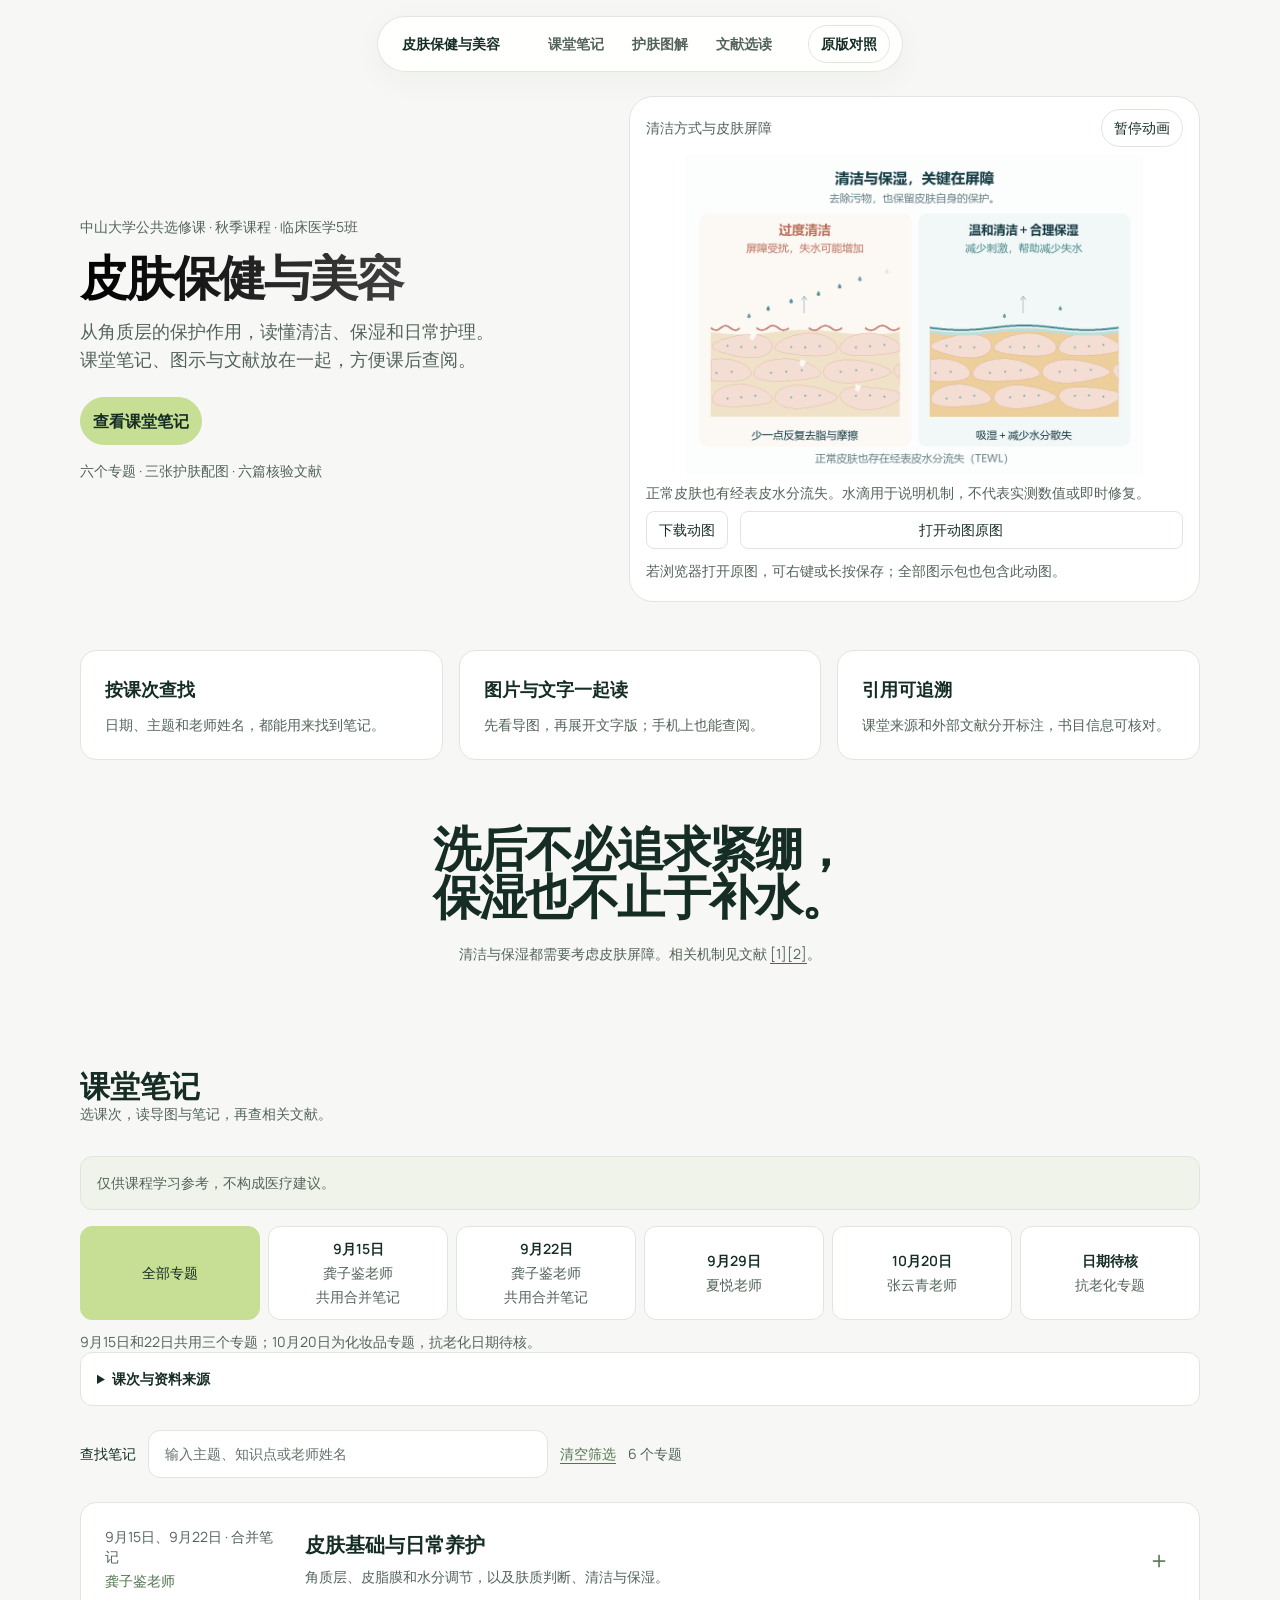
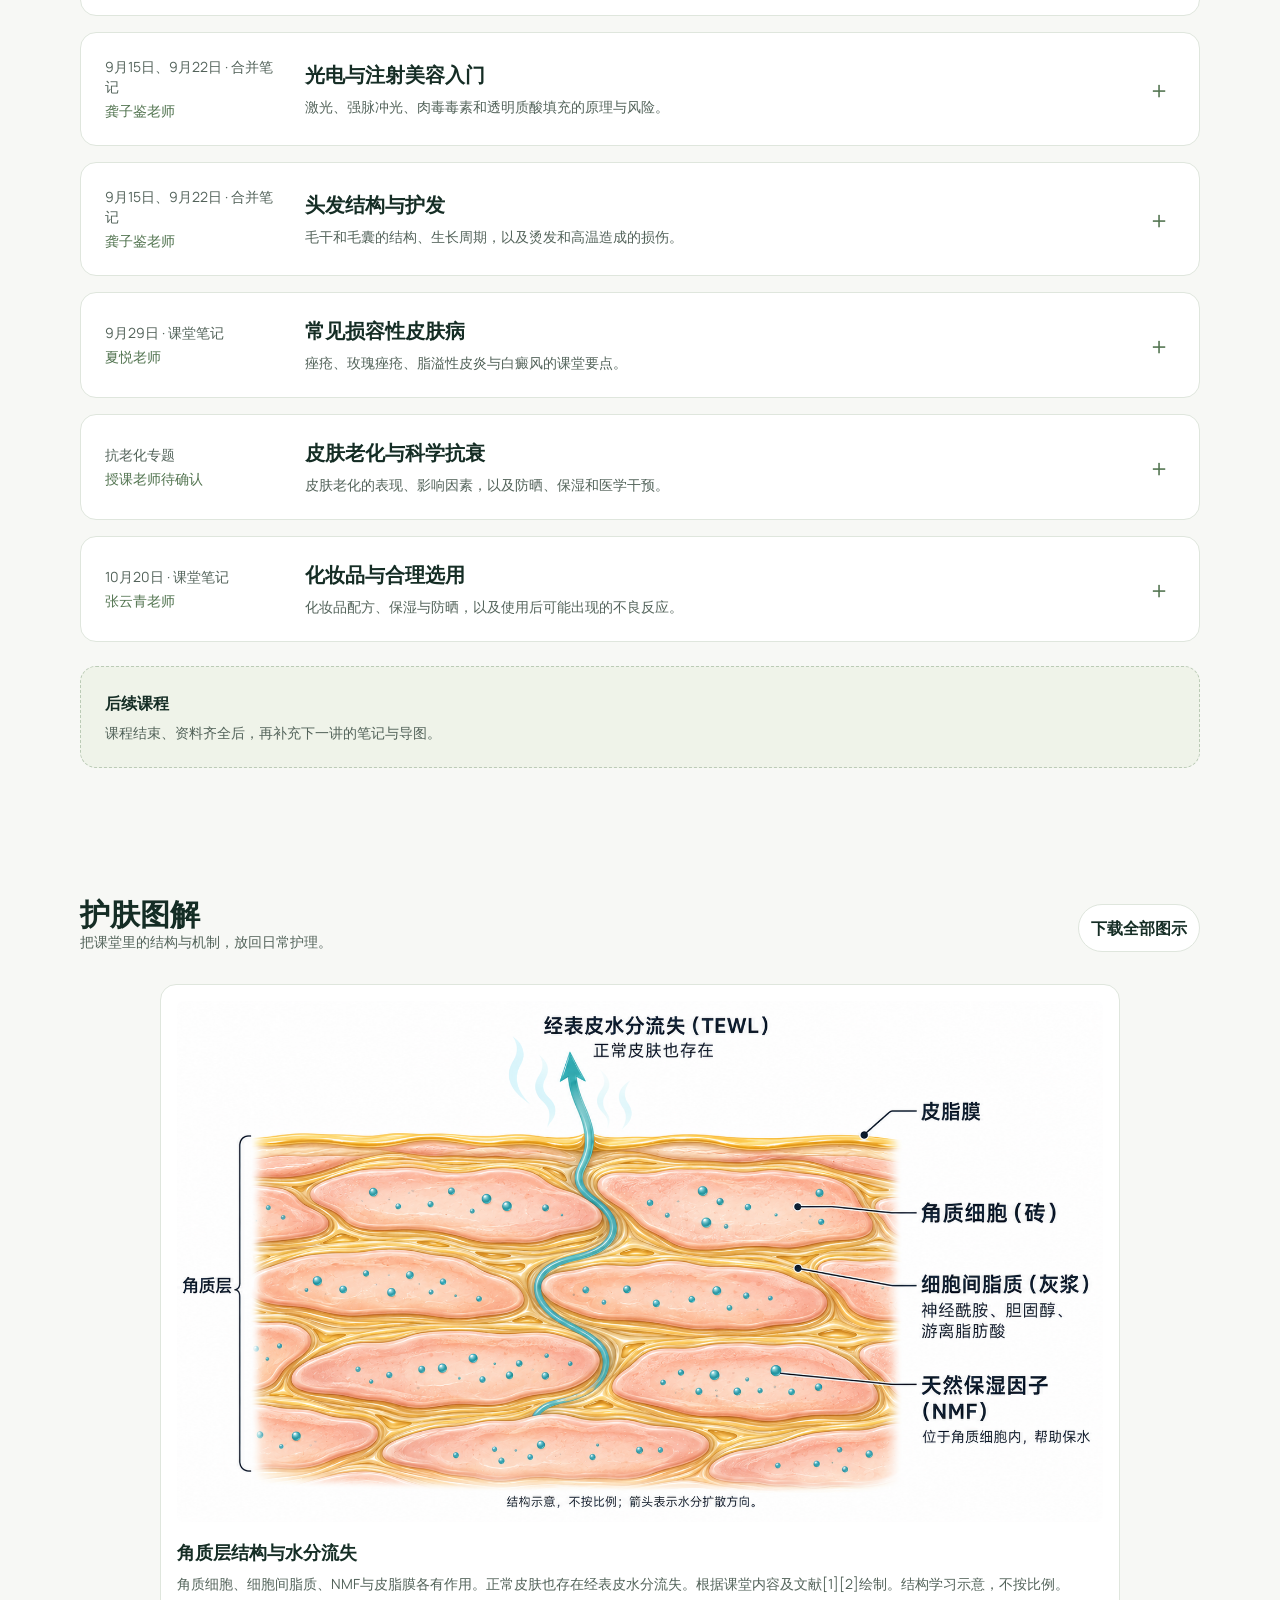
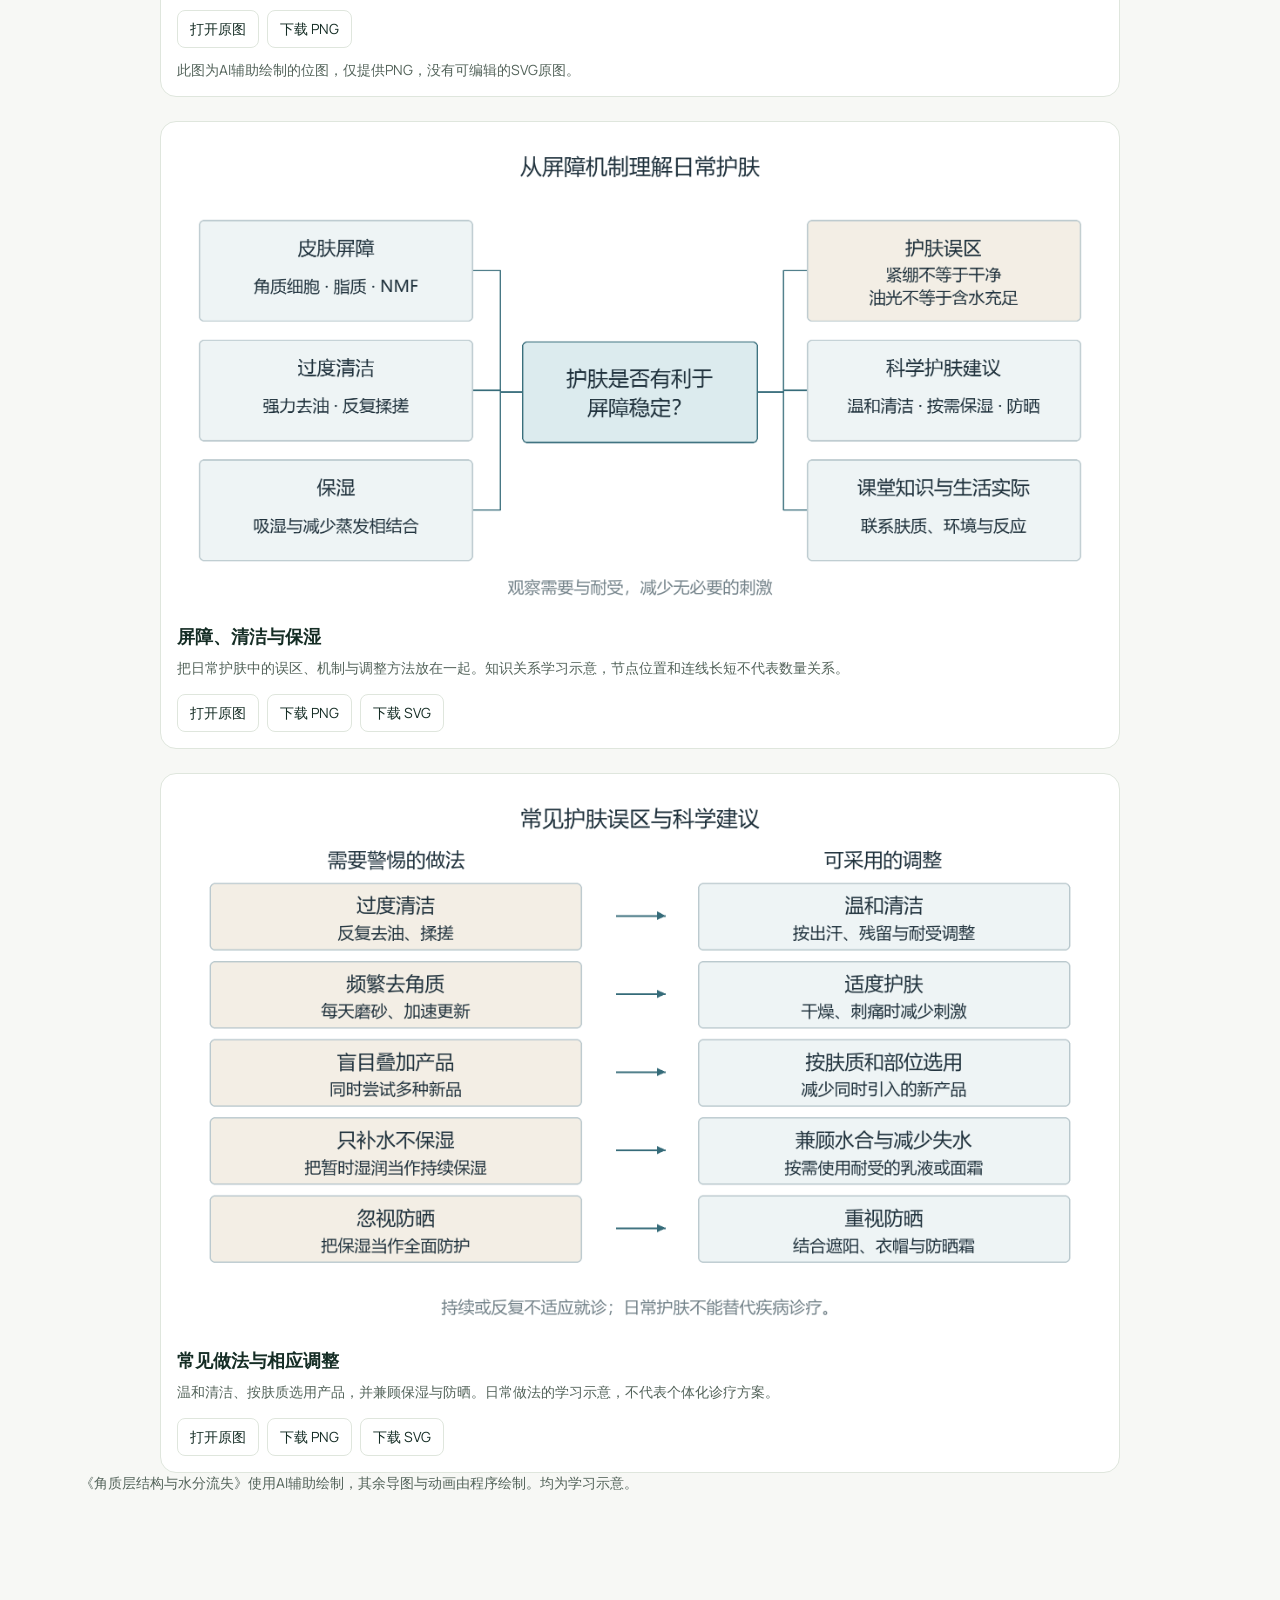
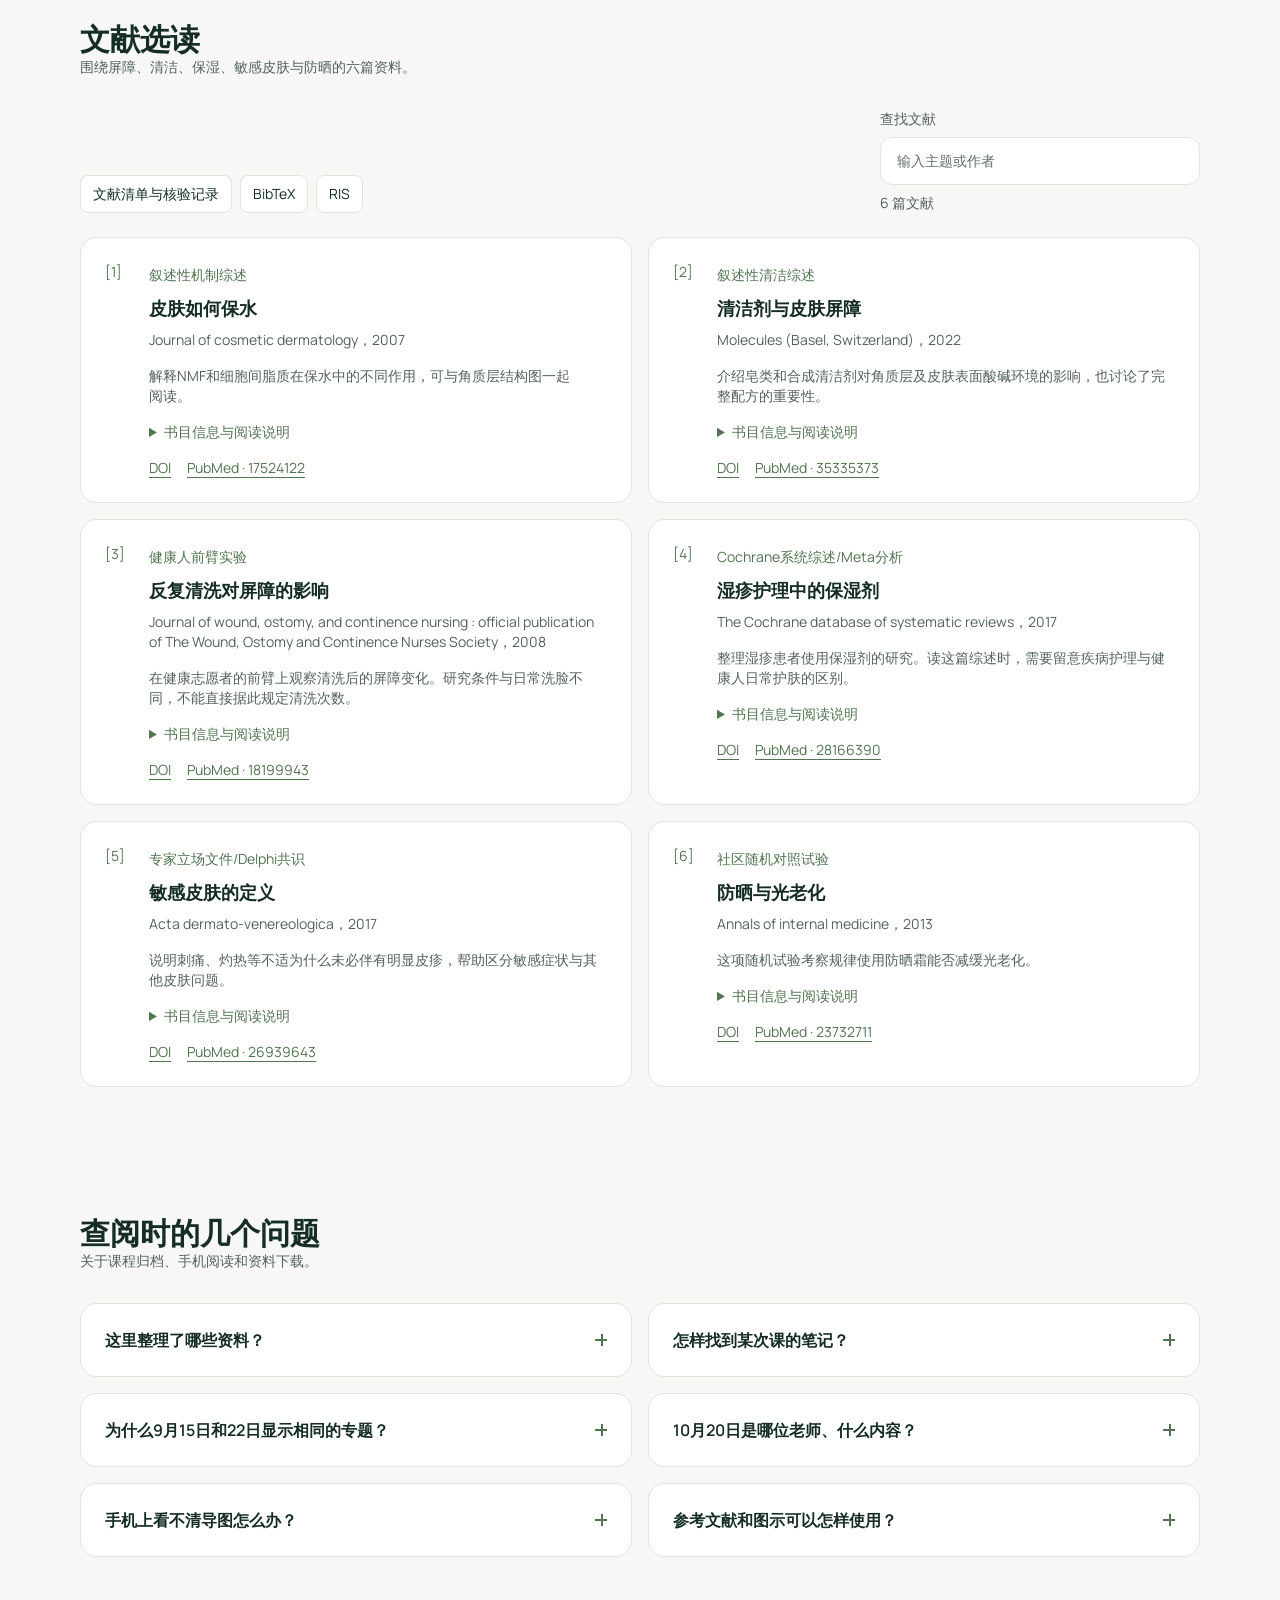
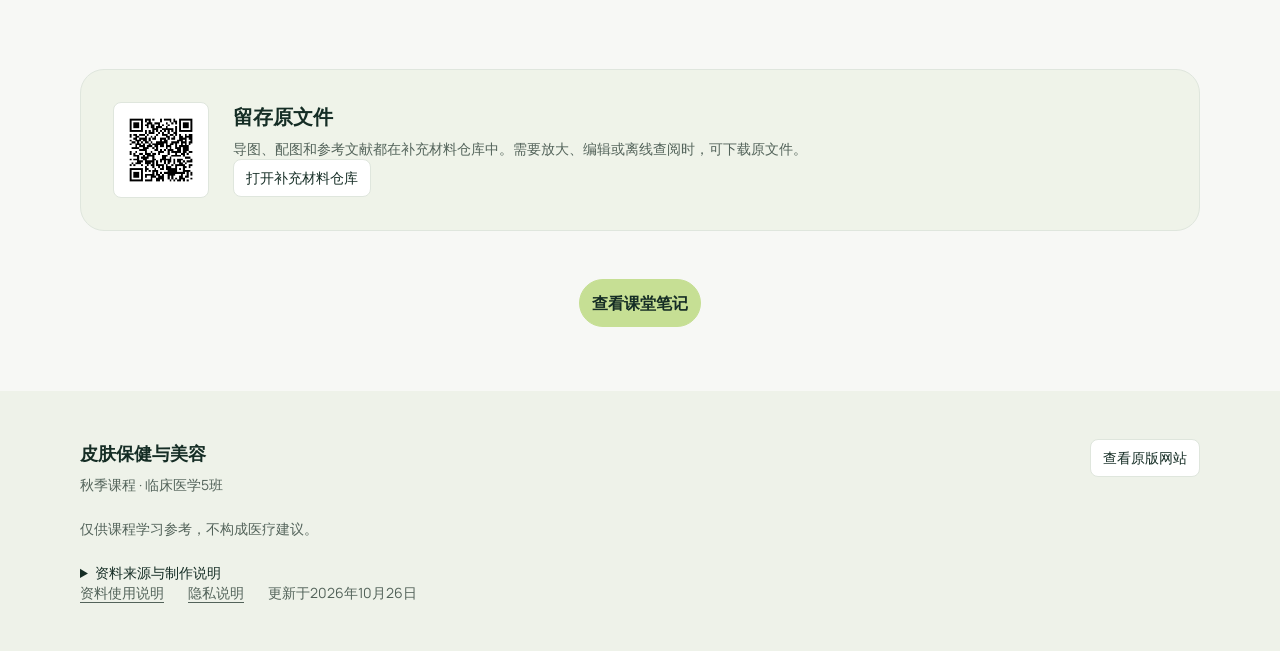
==== commit bf76c551: "Fix preview navigation overlap, hero height, downloads and figure attribution" ====
--- a/docs/design-preview/index.html
+++ b/docs/design-preview/index.html
@@ -1,10 +1,10 @@
 <!doctype html><html lang="zh-CN"><head><meta charset="utf-8"><meta name="viewport" content="width=device-width,initial-scale=1"><meta name="robots" content="noindex,follow"><meta name="description" content="中山大学皮肤保健与美容课程笔记，按课次查看专题导图、文字笔记、护肤图解与参考文献。"><meta name="theme-color" content="#f7f8f5"><meta property="og:title" content="皮肤保健与美容 · 秋季课程笔记"><meta property="og:description" content="课堂专题、屏障护理图解与文献选读。"><meta property="og:type" content="website"><meta property="og:image" content="https://hanson2017ear.github.io/skin-barrier-skincare-course/assets/skin-barrier-poster.png"><title>皮肤保健与美容 · 秋季课程笔记</title><link rel="icon" href="../assets/favicon.svg" type="image/svg+xml"><link rel="preload" href="fonts/manrope-latin.woff2" as="font" type="font/woff2" crossorigin><link rel="stylesheet" href="style.css"></head><body><a class="skip-link" href="#main">跳到正文</a><header class="site-nav"><a class="brand" href="#top">皮肤保健与美容</a><nav class="nav-links" aria-label="主要导航"><a class="nav-link" href="#lessons">课堂笔记</a><a class="nav-link" href="#figures">护肤图解</a><a class="nav-link" href="#references">文献选读</a></nav><a class="compare-link" href="../">原版对照</a><button class="menu-toggle" type="button" aria-expanded="false" aria-controls="mobile-menu"><span>目录</span><span class="menu-lines" aria-hidden="true"><span></span><span></span></span></button></header>
-<dialog class="mobile-menu" id="mobile-menu" aria-label="网站目录"><div class="mobile-menu-head"><span class="brand">皮肤保健与美容</span><button type="button" class="menu-close" autofocus><span>关闭</span><span class="menu-lines" aria-hidden="true"><span></span><span></span></span></button></div><nav class="mobile-links" aria-label="手机导航"><a href="#lessons">课堂笔记</a><a href="#figures">护肤图解</a><a href="#references">文献选读</a><a href="#questions">常见问题</a><a href="../">原版对照</a></nav><p class="source-note">秋季课程 · 临床医学5班</p></dialog><main id="main"><section class="hero container" id="top"><p class="hero-meta">中山大学公共选修课 · 秋季课程 · 临床医学5班</p><h1 class="hero-heading">皮肤保健与美容</h1><p class="hero-lead">从角质层的保护作用，读懂清洁、保湿和日常护理。<br>课堂笔记、图示与文献放在一起，方便课后查阅。</p><div class="hero-cta"><a class="button primary" href="#lessons">查看课堂笔记</a></div><p class="scope-line">六个专题 · 三张护肤配图 · 六篇核验文献</p>
-<figure class="hero-visual" data-reveal><div class="visual-toolbar"><span>清洁方式与皮肤屏障</span><button class="media-toggle" id="motion-toggle" type="button" aria-controls="hero-motion" hidden>播放动画</button></div><img class="hero-media" id="hero-motion" src="../assets/skin-barrier-poster.png" data-animation="../assets/skin-barrier-comparison.gif" data-poster="../assets/skin-barrier-poster.png" alt="过度清洁与温和清洁加合理保湿的屏障对照，正常皮肤也有TEWL" width="1200" height="840"><figcaption class="visual-caption">正常皮肤也有经表皮水分流失。水滴用于说明机制，不代表实测数值或即时修复。</figcaption></figure></section>
+<dialog class="mobile-menu" id="mobile-menu" aria-label="网站目录"><div class="mobile-menu-head"><span class="brand">皮肤保健与美容</span><button type="button" class="menu-close" autofocus><span>关闭</span><span class="menu-lines" aria-hidden="true"><span></span><span></span></span></button></div><nav class="mobile-links" aria-label="手机导航"><a href="#lessons">课堂笔记</a><a href="#figures">护肤图解</a><a href="#references">文献选读</a><a href="#questions">常见问题</a><a href="../">原版对照</a></nav><p class="source-note">秋季课程 · 临床医学5班</p></dialog><main id="main"><section class="hero container" id="top"><div class="hero-copy"><p class="hero-meta">中山大学公共选修课 · 秋季课程 · 临床医学5班</p><h1 class="hero-heading">皮肤保健与美容</h1><p class="hero-lead">从角质层的保护作用，读懂清洁、保湿和日常护理。<br>课堂笔记、图示与文献放在一起，方便课后查阅。</p><div class="hero-cta"><a class="button primary" href="#lessons">查看课堂笔记</a></div><p class="scope-line">六个专题 · 三张护肤配图 · 六篇核验文献</p></div>
+<figure class="hero-visual" data-reveal><div class="visual-toolbar"><span>清洁方式与皮肤屏障</span><button class="media-toggle" id="motion-toggle" type="button" aria-controls="hero-motion" hidden>播放动画</button></div><img class="hero-media" id="hero-motion" src="../assets/skin-barrier-poster.png" data-animation="../assets/skin-barrier-comparison.gif" data-poster="../assets/skin-barrier-poster.png" alt="过度清洁与温和清洁加合理保湿的屏障对照，正常皮肤也有TEWL" width="1200" height="840"><figcaption class="visual-caption" id="hero-caption">正常皮肤也有经表皮水分流失。水滴用于说明机制，不代表实测数值或即时修复。</figcaption><div class="visual-download"><a class="file-link" href="../assets/skin-barrier-comparison.gif" download="skin-barrier-comparison.gif">下载动图</a><a class="file-link" href="../assets/skin-barrier-comparison.gif" target="_blank" rel="noopener">打开动图原图</a><p class="download-hint">若浏览器打开原图，可右键或长按保存；全部图示包也包含此动图。</p></div></figure></section>
 <div class="feature-strip container" data-reveal><div class="feature-item"><h2>按课次查找</h2><p>日期、主题和老师姓名，都能用来找到笔记。</p></div><div class="feature-item"><h2>图片与文字一起读</h2><p>先看导图，再展开文字版；手机上也能查阅。</p></div><div class="feature-item"><h2>引用可追溯</h2><p>课堂来源和外部文献分开标注，书目信息可核对。</p></div></div>
 <section class="principle-section container" aria-label="清洁与保湿的学习重点"><h2 class="principle"><span class="word">洗后</span><span class="word">不必追求</span><span class="word">紧绷，</span><br><span class="word">保湿</span><span class="word">也不止于</span><span class="word">补水。</span></h2><p class="principle-note">清洁与保湿都需要考虑皮肤屏障。相关机制见文献 <a href="#ref-1">[1]</a><a href="#ref-2">[2]</a>。</p></section>
-<section class="section container" id="lessons" data-nav data-reveal><div class="section-header"><div><h2 class="section-title">课堂笔记</h2><p class="section-description">选课次，读导图与笔记，再查相关文献。</p></div></div><div class="date-filters" role="group" aria-label="按课次筛选笔记"><button class="filter-button" type="button" data-date-filter="all" aria-pressed="true">全部专题</button><button class="filter-button" type="button" data-date-filter="2026-09-15" aria-pressed="false">9月15日</button><button class="filter-button" type="button" data-date-filter="2026-09-22" aria-pressed="false">9月22日</button><button class="filter-button" type="button" data-date-filter="2026-09-29" aria-pressed="false">9月29日</button><button class="filter-button" type="button" data-date-filter="2026-10-20" aria-pressed="false">10月20日</button><button class="filter-button" type="button" data-date-filter="unassigned" aria-pressed="false">日期待核</button></div><p class="filter-note" id="date-filter-note" role="status" aria-live="polite">9月15日和22日共用三个专题；10月20日为化妆品专题，抗老化日期待核。</p><details class="course-source"><summary>课次与资料来源</summary><p>9月15日、22日龚子鉴老师的笔记合并整理，内容未逐日划分。9月29日夏悦老师讲授常见损容性皮肤病；10月20日张云青老师讲授化妆品相关知识，对应笔记最后一部分。抗老化专题的授课老师尚待确认。</p></details><div class="search-row"><label for="lesson-search">查找笔记</label><input id="lesson-search" type="search" placeholder="输入主题、知识点或老师姓名" autocomplete="off"><button class="reset-button" type="button" id="reset-lessons">清空筛选</button><span class="count" id="lesson-count" role="status" aria-live="polite"></span></div><div class="lesson-list"><article class="lesson" id="skin-foundations" data-dates="2026-09-15 2026-09-22" data-search="皮肤基础与日常养护 龚子鉴老师 角质层、皮脂膜和水分调节，以及肤质判断、清洁与保湿。 9月15日、9月22日 · 合并笔记 皮肤结构 维护皮肤健康与美观 表皮、真皮与皮下组织 皮脂腺等附属器参与功能 屏障的砖墙结构 角质细胞构成“砖块” 细胞间脂质构成“灰浆” 皮面脂膜有助减少水分散失 水分如何留住 NMF帮助角质层保水 正常皮肤也存在TEWL 屏障受损时水分更易散失 认识自己的皮肤 观察干性、油性与中性状态 混合皮肤可分区照顾 敏感需要关注刺激与不适 清洁与保湿配合 避免过强清洁和反复摩擦 吸湿成分帮助增加含水量 封闭性成分帮助减少失水 日常护理 随季节和环境调整护理 减少无必要的产品更换 重视防晒与均衡饮食">
-<details class="lesson-detail" open><summary>
+<section class="section container" id="lessons" data-nav data-reveal><div class="section-header"><div><h2 class="section-title">课堂笔记</h2><p class="section-description">选课次，读导图与笔记，再查相关文献。</p></div></div><p class="study-notice">仅供课程学习参考，不构成医疗建议。</p><div class="date-filters" role="group" aria-label="按课次筛选笔记"><button class="filter-button" type="button" data-date-filter="all" aria-pressed="true">全部专题</button><button class="filter-button" type="button" data-date-filter="2026-09-15" aria-pressed="false"><time>9月15日</time><span>龚子鉴老师</span><span class="date-sharing">共用合并笔记</span></button><button class="filter-button" type="button" data-date-filter="2026-09-22" aria-pressed="false"><time>9月22日</time><span>龚子鉴老师</span><span class="date-sharing">共用合并笔记</span></button><button class="filter-button" type="button" data-date-filter="2026-09-29" aria-pressed="false"><time>9月29日</time><span>夏悦老师</span></button><button class="filter-button" type="button" data-date-filter="2026-10-20" aria-pressed="false"><time>10月20日</time><span>张云青老师</span></button><button class="filter-button" type="button" data-date-filter="unassigned" aria-pressed="false"><span>日期待核</span><span>抗老化专题</span></button></div><p class="filter-note" id="date-filter-note" role="status" aria-live="polite">9月15日和22日共用三个专题；10月20日为化妆品专题，抗老化日期待核。</p><details class="course-source"><summary>课次与资料来源</summary><p>9月15日、22日龚子鉴老师的笔记合并整理，内容未逐日划分。9月29日夏悦老师讲授常见损容性皮肤病；10月20日张云青老师讲授化妆品相关知识，对应笔记最后一部分。抗老化专题的授课老师尚待确认。</p></details><div class="search-row"><label for="lesson-search">查找笔记</label><input id="lesson-search" type="search" placeholder="输入主题、知识点或老师姓名" autocomplete="off"><button class="reset-button" type="button" id="reset-lessons">清空筛选</button><span class="count" id="lesson-count" role="status" aria-live="polite"></span></div><div class="lesson-list"><article class="lesson" id="skin-foundations" data-dates="2026-09-15 2026-09-22" data-search="皮肤基础与日常养护 龚子鉴老师 角质层、皮脂膜和水分调节，以及肤质判断、清洁与保湿。 9月15日、9月22日 · 合并笔记 皮肤结构 维护皮肤健康与美观 表皮、真皮与皮下组织 皮脂腺等附属器参与功能 屏障的砖墙结构 角质细胞构成“砖块” 细胞间脂质构成“灰浆” 皮面脂膜有助减少水分散失 水分如何留住 NMF帮助角质层保水 正常皮肤也存在TEWL 屏障受损时水分更易散失 认识自己的皮肤 观察干性、油性与中性状态 混合皮肤可分区照顾 敏感需要关注刺激与不适 清洁与保湿配合 避免过强清洁和反复摩擦 吸湿成分帮助增加含水量 封闭性成分帮助减少失水 日常护理 随季节和环境调整护理 减少无必要的产品更换 重视防晒与均衡饮食">
+<details class="lesson-detail"><summary>
 <span class="lesson-meta"><span>9月15日、9月22日 · 合并笔记</span><span>龚子鉴老师</span></span>
 <span class="lesson-heading"><span class="lesson-title">皮肤基础与日常养护</span><span class="summary-text">角质层、皮脂膜和水分调节，以及肤质判断、清洁与保湿。</span></span>
 <span class="disclosure-symbol" aria-hidden="true">＋</span></summary>
@@ -52,8 +52,8 @@
 <a class="map-frame" href="../assets/lessons/cosmetics.svg" target="_blank" rel="noopener" aria-label="放大查看化妆品与合理选用导图"><img src="../assets/lessons/cosmetics.svg" alt="化妆品与合理选用思维导图" width="1800" height="1100" loading="lazy"></a>
 <div class="download-row"><a class="file-link" href="../assets/lessons/cosmetics.png" download>下载 PNG</a><a class="file-link" href="../assets/lessons/cosmetics.svg" download>下载 SVG</a><a class="file-link" href="../assets/lessons/cosmetics.mmd" download>导图源码</a></div><p class="source-note">张云青老师10月20日关于化妆品与合理选用的课堂笔记。</p>
 <details class="text-notes"><summary>展开文字版笔记</summary><ul class="branch-list"><li><strong>产品用途</strong><ul><li>化妆品与药品的目的不同</li><li>清洁、护肤与彩妆各有用途</li><li>产品层级不等于步骤越多越好</li></ul></li><li><strong>配方组成</strong><ul><li>基质常由油相和水相构成</li><li>辅料关系稳定与使用感</li><li>功效需要结合配方与评价</li></ul></li><li><strong>保湿的两条路径</strong><ul><li>吸湿成分帮助吸住水分</li><li>封闭性成分帮助减少蒸发</li><li>化妆水的保湿能力有限</li></ul></li><li><strong>功效看机制与证据</strong><ul><li>抗皱涉及保湿与损伤防护</li><li>提亮涉及黑素生成和代谢</li><li>细胞实验不能替代人体评价</li></ul></li><li><strong>防晒与肤质匹配</strong><ul><li>防晒剂帮助减少紫外线影响</li><li>SPF主要反映UVB防护能力</li><li>不同部位可调整产品质地</li></ul></li><li><strong>使用后的不良反应</strong><ul><li>留意刺激、过敏及光反应</li><li>长痘或色素变化也应观察</li><li>减少刺激并及时评估持续症状</li></ul></li></ul></details></div></details></article></div><p class="empty-state" id="no-lessons" hidden>没有匹配的笔记。可以换一个关键词，或清空筛选查看全部专题。</p><aside class="pending-note"><h3>后续课程</h3><p>课程结束、资料齐全后，再补充下一讲的笔记与导图。</p></aside></section>
-<section class="section container" id="figures" data-nav data-reveal><div class="section-header"><div><h2 class="section-title">护肤图解</h2><p class="section-description">把课堂里的结构与机制，放回日常护理。</p></div><a class="button secondary" href="../downloads/figures-and-mindmaps.zip" download>下载全部图示</a></div><div class="figures-layout"><article class="figure-card figure-main"><figure><a class="figure-image" href="../assets/figures/figure2_skin_barrier.png" target="_blank" rel="noopener" aria-label="打开角质层结构与水分流失原图"><img src="../assets/figures/figure2_skin_barrier.png" alt="角质层结构与水分流失" width="1672" height="941" loading="lazy"></a><figcaption class="figure-caption"><h3>角质层结构与水分流失</h3><p>角质细胞、细胞间脂质、NMF与皮脂膜各有作用。正常皮肤也存在经表皮水分流失。根据课堂内容及文献[1][2]绘制，不按比例。</p></figcaption></figure><div class="download-row"><a class="file-link" href="../assets/figures/figure2_skin_barrier.png" download>下载 PNG</a></div></article><article class="figure-card"><figure><a class="figure-image" href="../assets/figures/figure1_mindmap.png" target="_blank" rel="noopener" aria-label="打开屏障、清洁与保湿原图"><img src="../assets/figures/figure1_mindmap.png" alt="屏障、清洁与保湿" width="2126" height="1075" loading="lazy"></a><figcaption class="figure-caption"><h3>屏障、清洁与保湿</h3><p>把日常护肤中的误区、机制与调整方法放在一起。</p></figcaption></figure><div class="download-row"><a class="file-link" href="../assets/figures/figure1_mindmap.png" download>下载 PNG</a><a class="file-link" href="../assets/figures/figure1_mindmap.svg" download>下载 SVG</a></div></article><article class="figure-card"><figure><a class="figure-image" href="../assets/figures/figure3_skincare_advice.png" target="_blank" rel="noopener" aria-label="打开常见做法与相应调整原图"><img src="../assets/figures/figure3_skincare_advice.png" alt="常见做法与相应调整" width="2126" height="1238" loading="lazy"></a><figcaption class="figure-caption"><h3>常见做法与相应调整</h3><p>温和清洁、按肤质选用产品，并兼顾保湿与防晒。</p></figcaption></figure><div class="download-row"><a class="file-link" href="../assets/figures/figure3_skincare_advice.png" download>下载 PNG</a><a class="file-link" href="../assets/figures/figure3_skincare_advice.svg" download>下载 SVG</a></div></article></div><p class="source-note">图2使用AI辅助绘制，其余导图与动画由程序绘制。均为学习示意。</p></section>
+<section class="section container" id="figures" data-nav data-reveal><div class="section-header"><div><h2 class="section-title">护肤图解</h2><p class="section-description">把课堂里的结构与机制，放回日常护理。</p></div><a class="button secondary" href="../downloads/figures-and-mindmaps.zip" download>下载全部图示</a></div><div class="figures-layout"><article class="figure-card figure-main"><figure><a class="figure-image" href="../assets/figures/figure2_skin_barrier.png" target="_blank" rel="noopener" aria-label="打开角质层结构与水分流失原图"><img src="../assets/figures/figure2_skin_barrier.png" alt="角质层结构与水分流失" width="1672" height="941" loading="lazy"></a><figcaption class="figure-caption"><h3>角质层结构与水分流失</h3><p>角质细胞、细胞间脂质、NMF与皮脂膜各有作用。正常皮肤也存在经表皮水分流失。根据课堂内容及文献[1][2]绘制。结构学习示意，不按比例。</p></figcaption></figure><div class="download-row"><a class="file-link" href="../assets/figures/figure2_skin_barrier.png" target="_blank" rel="noopener">打开原图</a><a class="file-link" href="../assets/figures/figure2_skin_barrier.png" download>下载 PNG</a></div><p class="raster-note">此图为AI辅助绘制的位图，仅提供PNG，没有可编辑的SVG原图。</p></article><article class="figure-card"><figure><a class="figure-image" href="../assets/figures/figure1_mindmap.png" target="_blank" rel="noopener" aria-label="打开屏障、清洁与保湿原图"><img src="../assets/figures/figure1_mindmap.png" alt="屏障、清洁与保湿" width="2126" height="1075" loading="lazy"></a><figcaption class="figure-caption"><h3>屏障、清洁与保湿</h3><p>把日常护肤中的误区、机制与调整方法放在一起。知识关系学习示意，节点位置和连线长短不代表数量关系。</p></figcaption></figure><div class="download-row"><a class="file-link" href="../assets/figures/figure1_mindmap.png" target="_blank" rel="noopener">打开原图</a><a class="file-link" href="../assets/figures/figure1_mindmap.png" download>下载 PNG</a><a class="file-link" href="../assets/figures/figure1_mindmap.svg" download>下载 SVG</a></div></article><article class="figure-card"><figure><a class="figure-image" href="../assets/figures/figure3_skincare_advice.png" target="_blank" rel="noopener" aria-label="打开常见做法与相应调整原图"><img src="../assets/figures/figure3_skincare_advice.png" alt="常见做法与相应调整" width="2126" height="1238" loading="lazy"></a><figcaption class="figure-caption"><h3>常见做法与相应调整</h3><p>温和清洁、按肤质选用产品，并兼顾保湿与防晒。日常做法的学习示意，不代表个体化诊疗方案。</p></figcaption></figure><div class="download-row"><a class="file-link" href="../assets/figures/figure3_skincare_advice.png" target="_blank" rel="noopener">打开原图</a><a class="file-link" href="../assets/figures/figure3_skincare_advice.png" download>下载 PNG</a><a class="file-link" href="../assets/figures/figure3_skincare_advice.svg" download>下载 SVG</a></div></article></div><p class="source-note">《角质层结构与水分流失》使用AI辅助绘制，其余导图与动画由程序绘制。均为学习示意。</p></section>
 <section class="section container" id="references" data-nav data-reveal><div class="section-header"><div><h2 class="section-title">文献选读</h2><p class="section-description">围绕屏障、清洁、保湿、敏感皮肤与防晒的六篇资料。</p></div></div><div class="reference-tools"><div class="download-row"><a class="file-link" href="../downloads/references.md" download>文献清单与核验记录</a><a class="file-link" href="../downloads/references.bib" download>BibTeX</a><a class="file-link" href="../downloads/references.ris" download>RIS</a></div><div class="reference-search"><label for="reference-search">查找文献</label><input id="reference-search" type="search" placeholder="输入主题或作者" autocomplete="off"><span class="count" id="ref-count" role="status" aria-live="polite"></span></div></div><div class="references-grid"><article class="reference" id="ref-1" data-search="VERDIER-SÉVRAIN S, BONTÉ F. Skin hydration: a review on its molecular mechanisms[J]. Journal of Cosmetic Dermatology, 2007, 6(2): 75-82. DOI: 10.1111/j.1473-2165.2007.00300.x. 角质细胞内NMF与细胞间脂质参与保水；支持屏障结构与图2 皮肤如何保水 解释NMF和细胞间脂质在保水中的不同作用，可与角质层结构图一起阅读。"><div class="ref-no">[1]</div><div><span class="ref-type">叙述性机制综述</span><h3>皮肤如何保水</h3><p class="reference-meta">Journal of cosmetic dermatology，2007</p><p class="ref-annotation">解释NMF和细胞间脂质在保水中的不同作用，可与角质层结构图一起阅读。</p><details class="ref-details"><summary>书目信息与阅读说明</summary><p class="bibliography">VERDIER-SÉVRAIN S, BONTÉ F. Skin hydration: a review on its molecular mechanisms[J]. Journal of Cosmetic Dermatology, 2007, 6(2): 75-82. DOI: 10.1111/j.1473-2165.2007.00300.x.</p><p class="source-note">经典机制资料，不用来证明某个商品有效。</p></details><div class="ref-links"><a href="https://doi.org/10.1111/j.1473-2165.2007.00300.x" target="_blank" rel="noopener">DOI</a><a href="https://pubmed.ncbi.nlm.nih.gov/17524122/" target="_blank" rel="noopener">PubMed · 17524122</a></div></div></article><article class="reference" id="ref-2" data-search="MIJALJICA D, SPADA F, HARRISON I P. Skin Cleansing without or with Compromise: Soaps and Syndets[J]. Molecules, 2022, 27(6): 2010. DOI: 10.3390/molecules27062010. 清洁剂对角质层蛋白、脂质、NMF及pH的潜在影响；完整配方的重要性 清洁剂与皮肤屏障 介绍皂类和合成清洁剂对角质层及皮肤表面酸碱环境的影响，也讨论了完整配方的重要性。"><div class="ref-no">[2]</div><div><span class="ref-type">叙述性清洁综述</span><h3>清洁剂与皮肤屏障</h3><p class="reference-meta">Molecules (Basel, Switzerland)，2022</p><p class="ref-annotation">介绍皂类和合成清洁剂对角质层及皮肤表面酸碱环境的影响，也讨论了完整配方的重要性。</p><details class="ref-details"><summary>书目信息与阅读说明</summary><p class="bibliography">MIJALJICA D, SPADA F, HARRISON I P. Skin Cleansing without or with Compromise: Soaps and Syndets[J]. Molecules, 2022, 27(6): 2010. DOI: 10.3390/molecules27062010.</p><p class="source-note">作者来自护肤品企业；用于解释机制，不作品牌推荐或成品优劣证明。</p></details><div class="ref-links"><a href="https://doi.org/10.3390/molecules27062010" target="_blank" rel="noopener">DOI</a><a href="https://pubmed.ncbi.nlm.nih.gov/35335373/" target="_blank" rel="noopener">PubMed · 35335373</a></div></div></article><article class="reference" id="ref-3" data-search="VOEGELI D. The effect of washing and drying practices on skin barrier function[J]. Journal of Wound, Ostomy and Continence Nursing, 2008, 35(1): 84-90. DOI: 10.1097/01.WON.0000308623.68582.d7. 重复清洗后TEWL的变化，支持避免无必要的反复清洗 反复清洗对屏障的影响 在健康志愿者的前臂上观察清洗后的屏障变化。研究条件与日常洗脸不同，不能直接据此规定清洗次数。"><div class="ref-no">[3]</div><div><span class="ref-type">健康人前臂实验</span><h3>反复清洗对屏障的影响</h3><p class="reference-meta">Journal of wound, ostomy, and continence nursing : official publication of The Wound, Ostomy and Continence Nurses Society，2008</p><p class="ref-annotation">在健康志愿者的前臂上观察清洗后的屏障变化。研究条件与日常洗脸不同，不能直接据此规定清洗次数。</p><details class="ref-details"><summary>书目信息与阅读说明</summary><p class="bibliography">VOEGELI D. The effect of washing and drying practices on skin barrier function[J]. Journal of Wound, Ostomy and Continence Nursing, 2008, 35(1): 84-90. DOI: 10.1097/01.WON.0000308623.68582.d7.</p><p class="source-note">小样本、前臂部位，残余水分会影响TEWL读数；不能推出人人适用的面部清洗次数。</p></details><div class="ref-links"><a href="https://doi.org/10.1097/01.WON.0000308623.68582.d7" target="_blank" rel="noopener">DOI</a><a href="https://pubmed.ncbi.nlm.nih.gov/18199943/" target="_blank" rel="noopener">PubMed · 18199943</a></div></div></article><article class="reference" id="ref-4" data-search="VAN ZUUREN E J, FEDOROWICZ Z, CHRISTENSEN R, et al. Emollients and moisturisers for eczema[J]. Cochrane Database of Systematic Reviews, 2017, 2(2): CD012119. DOI: 10.1002/14651858.CD012119.pub2. 保湿剂对湿疹护理的作用；不同保湿剂间缺乏可靠的普遍优劣证据 湿疹护理中的保湿剂 整理湿疹患者使用保湿剂的研究。读这篇综述时，需要留意疾病护理与健康人日常护肤的区别。"><div class="ref-no">[4]</div><div><span class="ref-type">Cochrane系统综述/Meta分析</span><h3>湿疹护理中的保湿剂</h3><p class="reference-meta">The Cochrane database of systematic reviews，2017</p><p class="ref-annotation">整理湿疹患者使用保湿剂的研究。读这篇综述时，需要留意疾病护理与健康人日常护肤的区别。</p><details class="ref-details"><summary>书目信息与阅读说明</summary><p class="bibliography">VAN ZUUREN E J, FEDOROWICZ Z, CHRISTENSEN R, et al. Emollients and moisturisers for eczema[J]. Cochrane Database of Systematic Reviews, 2017, 2(2): CD012119. DOI: 10.1002/14651858.CD012119.pub2.</p><p class="source-note">研究对象为湿疹患者，部分研究偏倚风险高或不明；不能无条件外推到健康人。</p></details><div class="ref-links"><a href="https://doi.org/10.1002/14651858.CD012119.pub2" target="_blank" rel="noopener">DOI</a><a href="https://pubmed.ncbi.nlm.nih.gov/28166390/" target="_blank" rel="noopener">PubMed · 28166390</a></div></div></article><article class="reference" id="ref-5" data-search="MISERY L, STÄNDER S, SZEPIETOWSKI J C, et al. Definition of Sensitive Skin: An Expert Position Paper from the Special Interest Group on Sensitive Skin of the International Forum for the Study of Itch[J]. Acta Dermato-Venereologica, 2017, 97(1): 4-6. DOI: 10.2340/00015555-2397. 敏感皮肤的不适感可能与外观不一致；不能只凭肤感诊断 敏感皮肤的定义 说明刺痛、灼热等不适为什么未必伴有明显皮疹，帮助区分敏感症状与其他皮肤问题。"><div class="ref-no">[5]</div><div><span class="ref-type">专家立场文件/Delphi共识</span><h3>敏感皮肤的定义</h3><p class="reference-meta">Acta dermato-venereologica，2017</p><p class="ref-annotation">说明刺痛、灼热等不适为什么未必伴有明显皮疹，帮助区分敏感症状与其他皮肤问题。</p><details class="ref-details"><summary>书目信息与阅读说明</summary><p class="bibliography">MISERY L, STÄNDER S, SZEPIETOWSKI J C, et al. Definition of Sensitive Skin: An Expert Position Paper from the Special Interest Group on Sensitive Skin of the International Forum for the Study of Itch[J]. Acta Dermato-Venereologica, 2017, 97(1): 4-6. DOI: 10.2340/00015555-2397.</p><p class="source-note">定义性专家意见，不是疗效试验；症状需与可解释的皮肤病区别。</p></details><div class="ref-links"><a href="https://doi.org/10.2340/00015555-2397" target="_blank" rel="noopener">DOI</a><a href="https://pubmed.ncbi.nlm.nih.gov/26939643/" target="_blank" rel="noopener">PubMed · 26939643</a></div></div></article><article class="reference" id="ref-6" data-search="HUGHES M C, WILLIAMS G M, BAKER P, et al. Sunscreen and prevention of skin aging: a randomized trial[J]. Annals of Internal Medicine, 2013, 158(11): 781-790. DOI: 10.7326/0003-4819-158-11-201306040-00002. 规律使用防晒霜有助于减缓光老化 防晒与光老化 这项随机试验考察规律使用防晒霜能否减缓光老化。"><div class="ref-no">[6]</div><div><span class="ref-type">社区随机对照试验</span><h3>防晒与光老化</h3><p class="reference-meta">Annals of internal medicine，2013</p><p class="ref-annotation">这项随机试验考察规律使用防晒霜能否减缓光老化。</p><details class="ref-details"><summary>书目信息与阅读说明</summary><p class="bibliography">HUGHES M C, WILLIAMS G M, BAKER P, et al. Sunscreen and prevention of skin aging: a randomized trial[J]. Annals of Internal Medicine, 2013, 158(11): 781-790. DOI: 10.7326/0003-4819-158-11-201306040-00002.</p><p class="source-note">澳大利亚社区成人研究；不代表所有年龄、肤色或产品的效果相同，也不等于逆转衰老。</p></details><div class="ref-links"><a href="https://doi.org/10.7326/0003-4819-158-11-201306040-00002" target="_blank" rel="noopener">DOI</a><a href="https://pubmed.ncbi.nlm.nih.gov/23732711/" target="_blank" rel="noopener">PubMed · 23732711</a></div></div></article></div><p class="empty-state" id="no-references" hidden>没有匹配的文献。换一个关键词，或清空输入查看全部文献。</p></section>
 <section class="section container" id="questions" data-reveal><div class="section-header"><div><h2 class="section-title">查阅时的几个问题</h2><p class="section-description">关于课程归档、手机阅读和资料下载。</p></div></div><div class="faq-grid"><details class="faq"><summary>这里整理了哪些资料？</summary><p>目前有六个课堂专题的思维导图、文字笔记、三张护肤配图和六篇参考文献，供课程复习使用。</p></details><details class="faq"><summary>怎样找到某次课的笔记？</summary><p>点击日期，也可以输入专题、知识点或老师姓名。日期与关键词可以一起使用；“清空筛选”会恢复全部专题。</p></details><details class="faq"><summary>为什么9月15日和22日显示相同的专题？</summary><p>前两次课的现有照片合并整理，没有足够标记逐日划分，因此共用皮肤基础、光电与注射美容、头发与护发三张导图。</p></details><details class="faq"><summary>10月20日是哪位老师、什么内容？</summary><p>10月20日由张云青老师讲授化妆品相关知识，对应笔记最后一部分。抗老化专题另行整理，授课老师仍待确认。</p></details><details class="faq"><summary>手机上看不清导图怎么办？</summary><p>点开“打开原图”放大，或展开文字版笔记。需要留存或编辑时，可下载PNG、SVG或Mermaid源码。</p></details><details class="faq"><summary>参考文献和图示可以怎样使用？</summary><p>文献附有DOI、PubMed链接和阅读说明；图示原文件可下载。外部文献与课堂笔记分别标注，本页仅供课程学习参考，不构成医疗建议。</p></details></div></section>
 <section class="container materials-callout" data-reveal><img class="repo-qr" src="../assets/qr_github.png" alt="指向GitHub补充材料仓库首页的二维码" width="130" height="130"><div class="material-copy"><h2>留存原文件</h2><p>导图、配图和参考文献都在补充材料仓库中。需要放大、编辑或离线查阅时，可下载原文件。</p><a class="file-link" href="https://github.com/hanson2017ear/skin-barrier-skincare-course" target="_blank" rel="noopener">打开补充材料仓库</a></div></section><div class="final-cta container"><a class="button primary" href="#lessons">查看课堂笔记</a></div></main>
-<footer class="site-footer"><div class="container"><div class="footer-top"><div><p>皮肤保健与美容</p><p>秋季课程 · 临床医学5班</p></div><a class="file-link" href="../">查看原版网站</a></div><p class="legal-copy">仅供课程学习参考，不构成医疗建议。</p><details class="footer-details"><summary>资料来源与制作说明</summary><p>笔记依据课表和课堂PPT照片整理。Codex协助资料整理、文字编辑与网页制作；图2使用AI辅助绘制。图示不代表实验测量结果。本页是独立设计预览，课堂内容与原版一致。</p></details><div class="footer-links"><a href="about.html">资料使用说明</a><a href="privacy.html">隐私说明</a><span>更新于2026年10月26日</span></div></div></footer><script src="app.js" defer></script></body></html>+<footer class="site-footer"><div class="container"><div class="footer-top"><div><p>皮肤保健与美容</p><p>秋季课程 · 临床医学5班</p></div><a class="file-link" href="../">查看原版网站</a></div><p class="legal-copy">仅供课程学习参考，不构成医疗建议。</p><details class="footer-details"><summary>资料来源与制作说明</summary><p>笔记依据课表和课堂PPT照片整理。公开网页只展示课程和班级，不列个人姓名或学号。Codex协助资料整理、文字编辑与网页制作；《角质层结构与水分流失》使用AI辅助绘制。图示不代表实验测量结果。本页是独立设计预览，课堂内容与原版一致。</p></details><div class="footer-links"><a href="about.html">资料使用说明</a><a href="privacy.html">隐私说明</a><span>更新于2026年10月26日</span></div></div></footer><script src="app.js" defer></script></body></html>
--- a/docs/design-preview/style.css
+++ b/docs/design-preview/style.css
@@ -11,7 +11,7 @@
   --surface: #ffffff;
   --soft: #eff3e9;
   --ink: #152d25;
-  --muted: #68766e;
+  --muted: #53635a;
   --leaf: #c6df94;
   --line: #dfe6dd;
   --focus: #527450;
@@ -22,7 +22,7 @@
 * { box-sizing: border-box; }
 html {
   scroll-behavior: smooth;
-  scroll-padding-top: calc(var(--nav-height, 80px) + 16px);
+  scroll-padding-top: 16px;
   background: var(--paper);
 }
 body {
@@ -69,10 +69,10 @@
 }
 .skip-link:focus { top: 16px; }
 
-/* The navigation is the only floating surface; reading cards keep flat borders. */
+/* Keep the floating appearance in document flow so it never covers study figures. */
 .site-nav {
-  position: sticky;
-  top: 16px;
+  position: relative;
+  top: auto;
   z-index: 50;
   display: flex;
   align-items: center;
@@ -197,7 +197,8 @@
 .mobile-menu.is-open .mobile-links a:nth-child(6) { animation-delay: 300ms; }
 @keyframes menu-link-in { from { opacity: 0; transform: translateY(24px); } to { opacity: 1; transform: translateY(0); } }
 
-.hero { padding-top: 80px; padding-bottom: 48px; text-align: center; }
+.hero { padding-top: 32px; padding-bottom: 32px; text-align: center; }
+.hero-copy { min-width: 0; }
 .hero-meta {
   margin-bottom: 24px;
   color: var(--muted);
@@ -212,9 +213,9 @@
   background-clip: text;
   -webkit-background-clip: text;
   -webkit-text-fill-color: transparent;
-  font-size: 60px;
+  font-size: 48px;
   font-weight: 600;
-  line-height: 60px;
+  line-height: 48px;
   letter-spacing: -.04em;
 }
 .hero-lead {
@@ -260,8 +261,8 @@
   line-height: 20px;
 }
 .hero-visual {
-  max-width: 960px;
-  margin: 48px auto 0;
+  max-width: 720px;
+  margin: 32px auto 0;
   padding: 16px;
   overflow: hidden;
   border: 1px solid var(--line);
@@ -269,7 +270,7 @@
   background: var(--surface);
   text-align: left;
 }
-.visual-toolbar { display: flex; align-items: center; justify-content: space-between; flex-wrap: wrap; gap: 12px; padding: 0 8px 12px; color: var(--muted); font-size: 12px; line-height: 16px; }
+.visual-toolbar { display: flex; align-items: center; justify-content: space-between; flex-wrap: wrap; gap: 12px; padding: 0 8px 12px; color: var(--muted); font-size: 14px; line-height: 20px; }
 .media-toggle {
   padding: 8px 12px;
   border: 1px solid var(--line);
@@ -283,18 +284,18 @@
 .media-toggle:hover { background: var(--soft); }
 .media-toggle:active { transform: scale(.98); }
 .hero-media { width: 100%; height: auto; border-radius: 8px; }
-.visual-caption { padding: 16px 8px 8px; color: var(--muted); font-size: 12px; line-height: 16px; text-align: center; }
+.visual-caption { padding: 12px 8px 8px; color: var(--muted); font-size: 14px; line-height: 20px; text-align: left; }
 .visual-caption a { display: inline-block; margin-left: 8px; }
-
-.feature-strip { display: grid; grid-template-columns: repeat(3, minmax(0, 1fr)); gap: 32px; padding-block: 48px; }
-.feature-item { padding-inline: 16px; }
+.visual-download { display: flex; align-items: center; flex-wrap: wrap; gap: 8px 12px; padding: 0 8px 8px; }
+.download-hint { flex-basis: 100%; color: var(--muted); font-size: 14px; line-height: 20px; }
+
+.feature-strip { display: grid; grid-template-columns: repeat(3, minmax(0, 1fr)); gap: 16px; padding-block: 24px; }
+.feature-item { padding: 24px; border: 1px solid var(--line); border-radius: 16px; background: var(--surface); }
 .feature-item h2 { margin-bottom: 12px; font-size: 18px; line-height: 28px; }
 .feature-item p { color: var(--muted); font-size: 14px; line-height: 20px; }
-.principle-section { padding-block: 80px; text-align: center; }
+.principle-section { padding-block: 40px; text-align: center; }
 .principle { max-width: 680px; margin-inline: auto; font-size: 48px; font-weight: 600; line-height: 48px; letter-spacing: -.04em; text-wrap: balance; }
-.principle .word { color: var(--ink); opacity: 1; transition: opacity 650ms var(--curve); }
-.motion-ready .principle .word { opacity: .32; }
-.motion-ready .principle .word.is-active { color: var(--ink); opacity: 1; }
+.principle .word, .motion-ready .principle .word { color: var(--ink); opacity: 1; }
 .principle-note { max-width: 680px; margin: 24px auto 0; color: var(--muted); font-size: 14px; line-height: 20px; }
 .section { padding-block: 64px; }
 .section-header { display: flex; align-items: flex-end; justify-content: space-between; gap: 32px; margin-bottom: 32px; }
@@ -329,7 +330,10 @@
 .filter-button:hover { color: var(--ink); background: var(--soft); }
 .filter-button[aria-pressed="true"] { color: var(--ink); background: var(--leaf); border-color: var(--leaf); }
 .filter-button:active { transform: scale(.98); }
-.filter-note { margin-top: 12px; color: var(--muted); font-size: 12px; line-height: 16px; }
+.filter-note { margin-top: 12px; color: var(--muted); font-size: 14px; line-height: 20px; }
+.date-sharing { font-size: 14px; line-height: 20px; }
+.study-notice { margin: 16px 0; padding: 16px; border: 1px solid var(--line); border-radius: 12px; color: var(--muted); background: var(--soft); font-size: 14px; line-height: 20px; }
+.raster-note { margin-top: 12px; color: var(--muted); font-size: 14px; line-height: 20px; }
 .search-row { display: flex; align-items: center; flex-wrap: wrap; gap: 12px; margin-block: 24px; }
 .search-row label { font-size: 14px; line-height: 20px; }
 input[type="search"] {
@@ -346,11 +350,11 @@
   transition: border-color 300ms var(--curve), background-color 300ms var(--curve);
 }
 input[type="search"]:hover { border-color: #b6c6b2; }
-input[type="search"]::placeholder { color: #7a867e; opacity: 1; }
+input[type="search"]::placeholder { color: #637168; opacity: 1; }
 .reset-button { padding: 8px 0; border: 0; background: transparent; color: var(--focus); font-size: 14px; line-height: 20px; text-decoration: underline; text-underline-offset: 4px; transition: opacity 300ms var(--curve), transform 500ms var(--curve); }
 .reset-button:hover { opacity: .72; }
 .reset-button:active { transform: scale(.98); }
-.count { color: var(--muted); font-size: 12px; line-height: 16px; }
+.count { color: var(--muted); font-size: 14px; line-height: 20px; }
 .empty-state { padding: 32px; border: 1px dashed #bbcbb6; border-radius: 16px; color: var(--muted); background: var(--soft); font-size: 16px; line-height: 24px; }
 .lesson-list { display: grid; gap: 16px; }
 .lesson { min-width: 0; border: 1px solid var(--line); border-radius: 16px; background: var(--surface); }
@@ -367,7 +371,7 @@
 .lesson-detail > summary::-webkit-details-marker { display: none; }
 .lesson-detail > summary:hover { background: #f3f6ef; }
 .lesson-detail[open] > summary { border-radius: 16px 16px 0 0; background: #f3f6ef; }
-.lesson-meta { display: flex; flex-direction: column; align-items: flex-start; gap: 4px; color: var(--muted); font-size: 12px; line-height: 16px; }
+.lesson-meta { display: flex; flex-direction: column; align-items: flex-start; gap: 4px; color: var(--muted); font-size: 14px; line-height: 20px; }
 .lesson-meta span { display: block; }
 .lesson-meta span:last-child { color: var(--focus); }
 .lesson-heading { min-width: 0; }
@@ -397,7 +401,7 @@
 }
 .file-link:hover { color: var(--ink); background: var(--soft); }
 .file-link:active { transform: scale(.98); }
-.source-note { color: var(--muted); font-size: 12px; line-height: 16px; overflow-wrap: anywhere; }
+.source-note { color: var(--muted); font-size: 14px; line-height: 20px; overflow-wrap: anywhere; }
 .text-notes, .classroom-photo { margin-top: 24px; }
 .text-notes > summary, .classroom-photo > summary { color: var(--focus); font-size: 14px; line-height: 20px; }
 .branch-list { display: grid; grid-template-columns: repeat(2, minmax(0, 1fr)); gap: 24px; margin: 24px 0 0; padding: 0; list-style: none; }
@@ -406,13 +410,13 @@
 .branch-list ul { margin: 0; padding-left: 24px; color: var(--muted); font-size: 16px; line-height: 24px; }
 .branch-list ul li + li { margin-top: 8px; }
 .classroom-photo img { width: 100%; margin-block: 16px; border: 1px solid var(--line); border-radius: 8px; }
-.classroom-photo figcaption { color: var(--muted); font-size: 12px; line-height: 16px; }
+.classroom-photo figcaption { color: var(--muted); font-size: 14px; line-height: 20px; }
 .pending-note { margin-top: 24px; padding: 24px; border: 1px dashed #bbcbb6; border-radius: 16px; background: var(--soft); color: var(--muted); font-size: 14px; line-height: 20px; }
 .pending-note h3 { margin-bottom: 8px; color: var(--ink); font-size: 16px; line-height: 24px; }
 
-.figures-layout { display: grid; grid-template-columns: repeat(2, minmax(0, 1fr)); gap: 24px; }
-.figure-card { min-width: 0; padding: 16px; overflow: hidden; border: 1px solid var(--line); border-radius: 16px; background: var(--surface); }
-.figure-main { grid-column: 1 / -1; justify-self: center; width: 100%; max-width: 960px; }
+.figures-layout { display: grid; grid-template-columns: minmax(0, 1fr); gap: 24px; }
+.figure-card { min-width: 0; justify-self: center; width: 100%; max-width: 960px; padding: 16px; overflow: hidden; border: 1px solid var(--line); border-radius: 16px; background: var(--surface); }
+.figure-main { grid-column: auto; }
 .figure-image { display: block; width: 100%; height: auto; overflow: hidden; border-radius: 8px; background: var(--surface); }
 .figure-image img { width: 100%; height: auto; }
 .figure-caption { margin-top: 16px; color: var(--muted); font-size: 14px; line-height: 20px; }
@@ -428,13 +432,13 @@
 .reference { display: grid; grid-template-columns: 32px minmax(0, 1fr); align-content: start; gap: 12px; min-width: 0; padding: 24px; border: 1px solid var(--line); border-radius: 16px; background: var(--surface); }
 .reference > div { min-width: 0; }
 .ref-no { color: var(--focus); font-size: 14px; line-height: 20px; }
-.ref-type { color: var(--focus); font-size: 12px; line-height: 16px; }
+.ref-type { color: var(--focus); font-size: 14px; line-height: 20px; }
 .reference h3 { margin-top: 8px; font-size: 18px; line-height: 28px; }
-.reference-meta { margin-top: 8px; color: var(--muted); font-size: 12px; line-height: 16px; overflow-wrap: anywhere; }
+.reference-meta { margin-top: 8px; color: var(--muted); font-size: 14px; line-height: 20px; overflow-wrap: anywhere; }
 .ref-annotation { margin-top: 16px; color: var(--muted); font-size: 14px; line-height: 20px; }
-.ref-details { margin-top: 16px; font-size: 12px; line-height: 16px; }
-.ref-details > summary { color: var(--focus); font-size: 12px; line-height: 16px; }
-.bibliography { margin-top: 12px; color: var(--muted); font-size: 12px; line-height: 16px; overflow-wrap: anywhere; }
+.ref-details { margin-top: 16px; font-size: 14px; line-height: 20px; }
+.ref-details > summary { color: var(--focus); font-size: 14px; line-height: 20px; }
+.bibliography { margin-top: 12px; color: var(--muted); font-size: 14px; line-height: 20px; overflow-wrap: anywhere; }
 .ref-details .source-note { margin-top: 12px; }
 .ref-links { display: flex; flex-wrap: wrap; gap: 8px 16px; margin-top: 16px; color: var(--focus); font-size: 14px; line-height: 20px; overflow-wrap: anywhere; }
 .ref-links a { max-width: 100%; overflow-wrap: anywhere; }
@@ -460,11 +464,11 @@
 .footer-top h2, .footer-top h3 { font-size: 18px; line-height: 28px; }
 .footer-top p { margin-top: 8px; color: var(--muted); font-size: 14px; line-height: 20px; }
 .footer-top p:first-child { margin-top: 0; color: var(--ink); font-size: 18px; font-weight: 600; line-height: 28px; }
-.footer-details { max-width: 680px; margin-top: 24px; color: var(--muted); font-size: 12px; line-height: 16px; }
+.footer-details { max-width: 680px; margin-top: 24px; color: var(--muted); font-size: 14px; line-height: 20px; }
 .footer-details > summary { color: var(--ink); font-size: 14px; line-height: 20px; }
 .footer-details p { margin-top: 12px; }
 .footer-links { display: flex; align-items: center; flex-wrap: wrap; gap: 12px 24px; color: var(--muted); font-size: 14px; line-height: 20px; }
-.legal-copy { max-width: 680px; margin-top: 24px; color: var(--muted); font-size: 12px; line-height: 16px; }
+.legal-copy { max-width: 680px; margin-top: 24px; color: var(--muted); font-size: 14px; line-height: 20px; }
 .reading-page { width: min(800px, calc(100% - 48px)); margin: 64px auto 80px; }
 .reading-header { margin-bottom: 40px; }
 .reading-header h1 { margin-top: 24px; font-size: 36px; line-height: 40px; }
@@ -483,19 +487,34 @@
 .motion-ready [data-reveal]:not(.is-revealed) { opacity: 0; transform: translateY(32px); }
 .motion-ready [data-reveal].is-revealed { opacity: 1; transform: translateY(0); }
 
+@media (min-width: 1024px) {
+  .hero { display: grid; grid-template-columns: minmax(0, .95fr) minmax(0, 1.05fr); align-items: center; gap: 32px; padding-block: 24px; text-align: left; }
+  .hero-meta { margin-bottom: 16px; }
+  .hero-heading { margin-inline: 0; font-size: 48px; line-height: 48px; }
+  .hero-lead { margin: 16px 0 0; }
+  .hero-cta { justify-content: flex-start; margin-top: 24px; }
+  .scope-line { justify-content: flex-start; margin-top: 16px; }
+  .hero-visual { width: 100%; max-width: none; margin: 0; padding: 12px; }
+  .visual-toolbar { padding: 0 4px 8px; }
+  .hero-media { width: 100%; height: auto; max-height: 320px; object-fit: contain; }
+  .visual-caption { padding: 8px 4px 4px; }
+  .visual-download { display: grid; grid-template-columns: auto minmax(0, 1fr); align-items: center; gap: 12px; padding: 4px 4px 8px; }
+  .download-hint { grid-column: 1 / -1; }
+}
+
 @media (max-width: 960px) {
   .site-nav { gap: 8px; }
   .brand, .nav-link, .compare-link { padding-inline: 8px; }
-  .hero { padding-top: 64px; }
+  .hero { padding-top: 32px; }
   .hero-heading { font-size: 48px; line-height: 48px; }
-  .feature-strip { gap: 24px; }
-  .feature-item { padding-inline: 0; }
+  .feature-strip { gap: 16px; }
+  .feature-item { padding: 16px; }
   .lesson-detail > summary { grid-template-columns: minmax(112px, 136px) minmax(0, 1fr) 32px; gap: 16px; }
   .reference { padding: 16px; }
 }
 
 @media (max-width: 767px) {
-  .site-nav { justify-content: space-between; width: calc(100% - 32px); max-width: none; top: 12px; margin-top: 12px; padding: 8px 12px; }
+  .site-nav { justify-content: space-between; width: calc(100% - 32px); max-width: none; top: auto; margin-top: 12px; padding: 8px 12px; }
   .site-nav > .nav-links, .site-nav > .compare-link { display: none; }
   .menu-toggle { display: inline-flex; }
   .brand { padding: 8px 0; font-size: 14px; line-height: 20px; }
@@ -504,10 +523,10 @@
   .references-grid, .faq-grid { grid-template-columns: minmax(0, 1fr); }
   .reference-tools { flex-direction: column; align-items: stretch; }
   .reference-search input, input.reference-search { width: 100%; }
-  .feature-strip { grid-template-columns: minmax(0, 1fr); gap: 24px; padding-block: 32px; }
+  .feature-strip { grid-template-columns: minmax(0, 1fr); gap: 16px; padding-block: 24px; }
   .feature-item { max-width: 680px; }
   .feature-item h2 { margin-bottom: 8px; }
-  .principle-section { padding-block: 64px; }
+  .principle-section { padding-block: 40px; }
   .principle { font-size: 36px; line-height: 40px; }
   .lesson-detail > summary { grid-template-columns: minmax(0, 1fr) 32px; gap: 16px; }
   .lesson-meta { grid-column: 1 / -1; flex-direction: row; flex-wrap: wrap; gap: 8px 16px; }
@@ -518,19 +537,19 @@
 
 @media (max-width: 480px) {
   .container, .reading-page { width: calc(100% - 32px); }
-  .hero { padding-top: 48px; padding-bottom: 32px; }
-  .hero-meta { margin-bottom: 16px; font-size: 12px; line-height: 16px; }
+  .hero { padding-top: 24px; padding-bottom: 24px; }
+  .hero-meta { margin-bottom: 16px; font-size: 14px; line-height: 20px; }
   .hero-heading { font-size: 36px; line-height: 40px; letter-spacing: -.04em; }
-  .hero-lead { margin-top: 24px; font-size: 16px; line-height: 24px; text-align: left; }
-  .hero-cta { margin-top: 24px; }
-  .scope-line { gap: 8px 16px; font-size: 12px; line-height: 16px; }
-  .hero-visual { margin-top: 32px; padding: 8px; border-radius: 16px; }
+  .hero-lead { margin-top: 16px; font-size: 16px; line-height: 24px; text-align: left; }
+  .hero-cta { margin-top: 16px; }
+  .scope-line { gap: 8px 16px; font-size: 14px; line-height: 20px; }
+  .hero-visual { margin-top: 24px; padding: 8px; border-radius: 16px; }
   .visual-toolbar { align-items: flex-start; padding: 4px 4px 8px; gap: 8px; }
   .visual-toolbar > span { flex: 1 1 128px; padding-top: 8px; }
-  .media-toggle { flex-shrink: 0; padding: 8px; font-size: 12px; line-height: 16px; }
+  .media-toggle { flex-shrink: 0; padding: 8px; font-size: 14px; line-height: 20px; }
   .visual-caption { padding: 12px 4px 8px; text-align: left; }
   .hero-media { border-radius: 8px; }
-  .principle-section { padding-block: 48px; }
+  .principle-section { padding-block: 32px; }
   .principle-note { text-align: left; }
   .section { padding-block: 48px; }
   .section-title { font-size: 24px; line-height: 32px; }
@@ -542,11 +561,11 @@
   .search-row input[type="search"] { flex-basis: 100%; width: 100%; }
   .lesson-detail > summary { padding: 16px; gap: 12px; }
   .lesson-heading h3, .lesson-title { font-size: 18px; line-height: 28px; }
-  .lesson-meta { font-size: 12px; line-height: 16px; }
+  .lesson-meta { font-size: 14px; line-height: 20px; }
   .lesson-body { padding: 16px; }
   .summary-text { margin-top: 8px; }
   .download-row { gap: 8px; }
-  .file-link { font-size: 12px; line-height: 16px; }
+  .file-link { font-size: 14px; line-height: 20px; }
   .branch-list { gap: 24px; }
   .figures-layout { grid-template-columns: minmax(0, 1fr); gap: 16px; }
   .figure-main { grid-column: auto; }
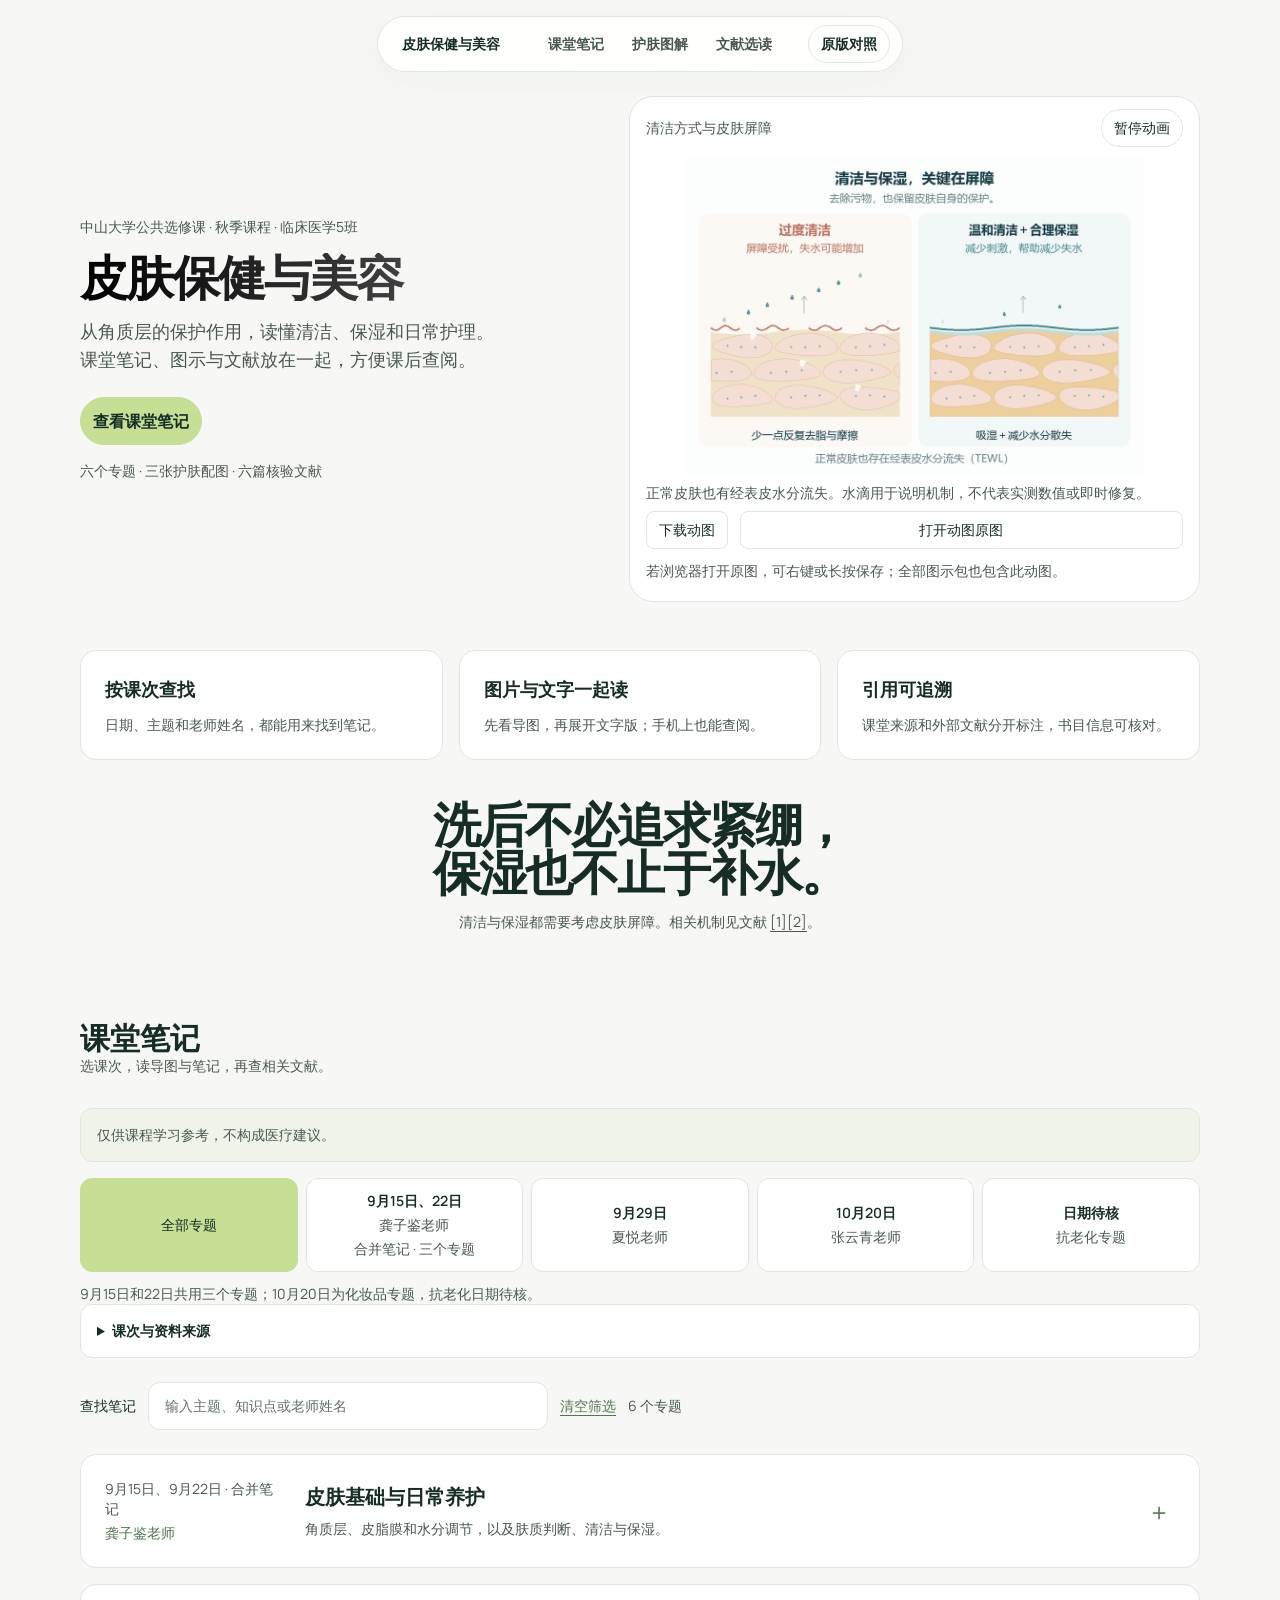
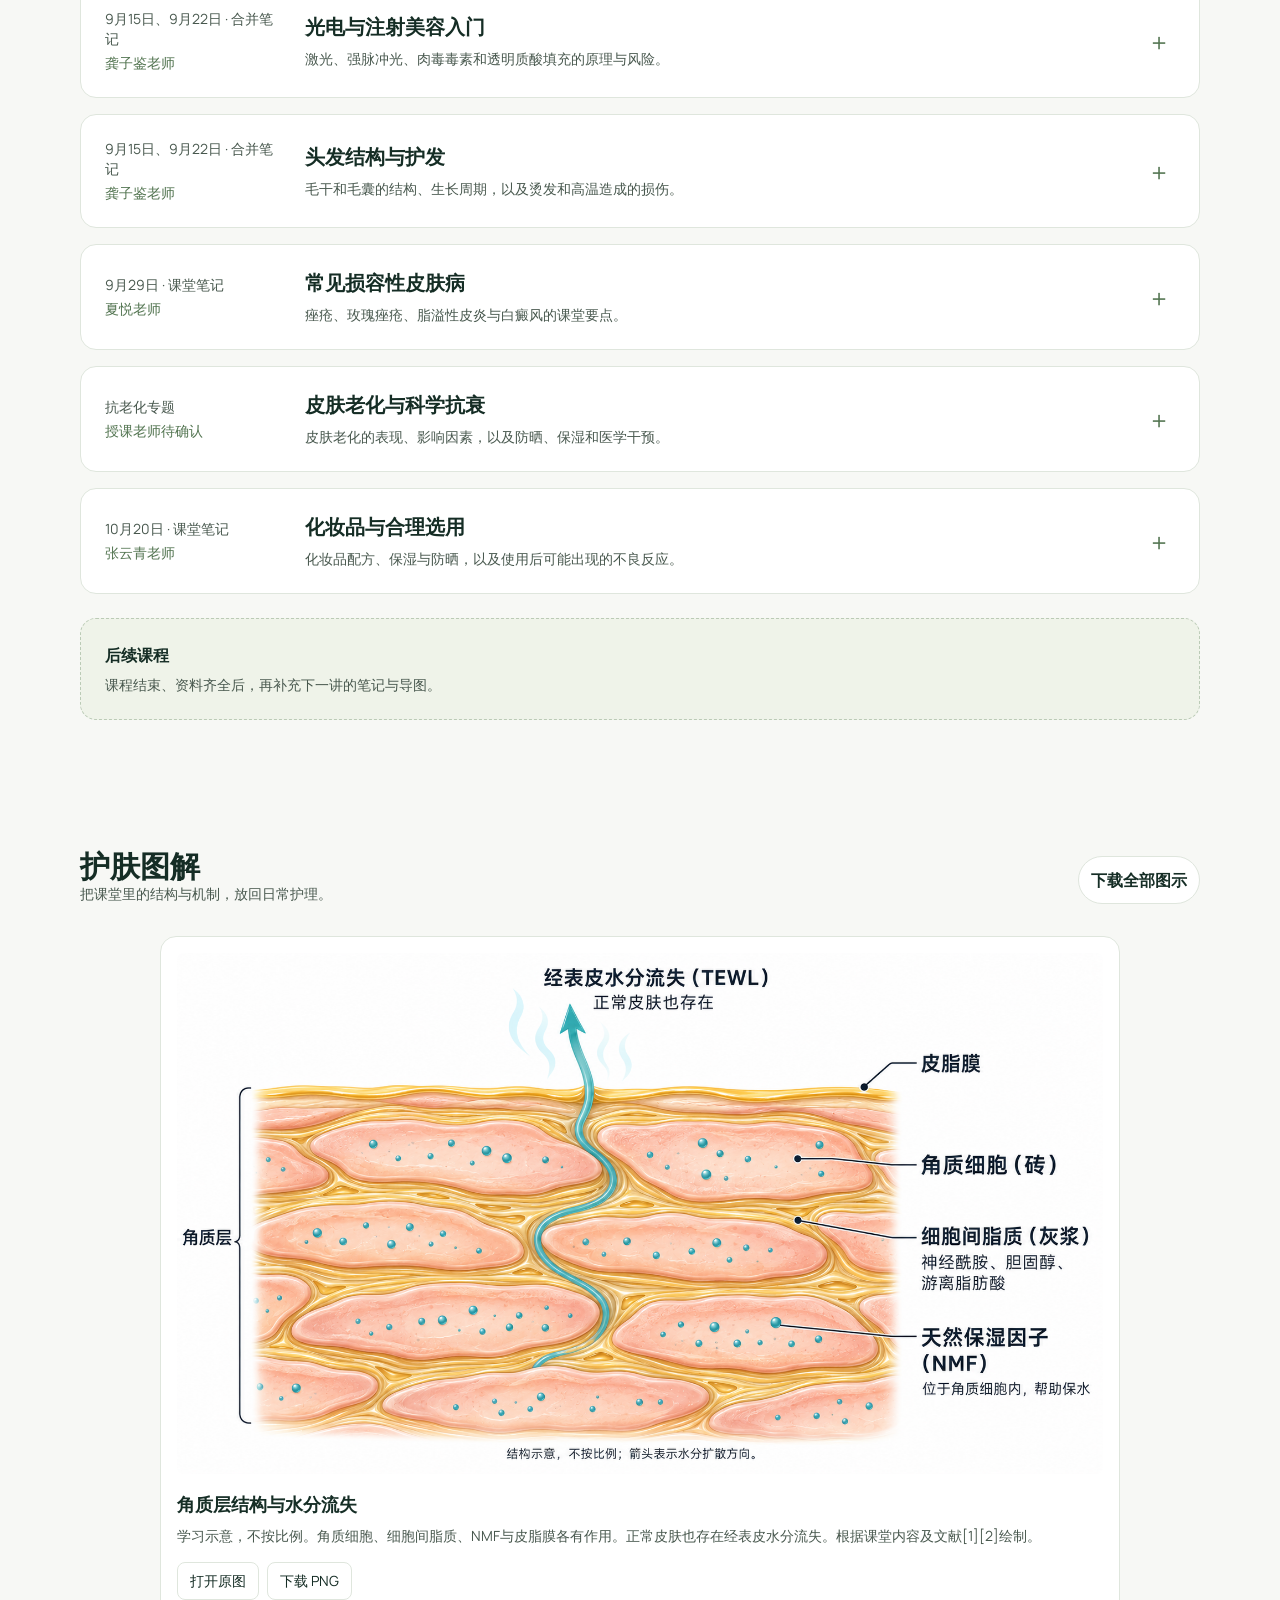
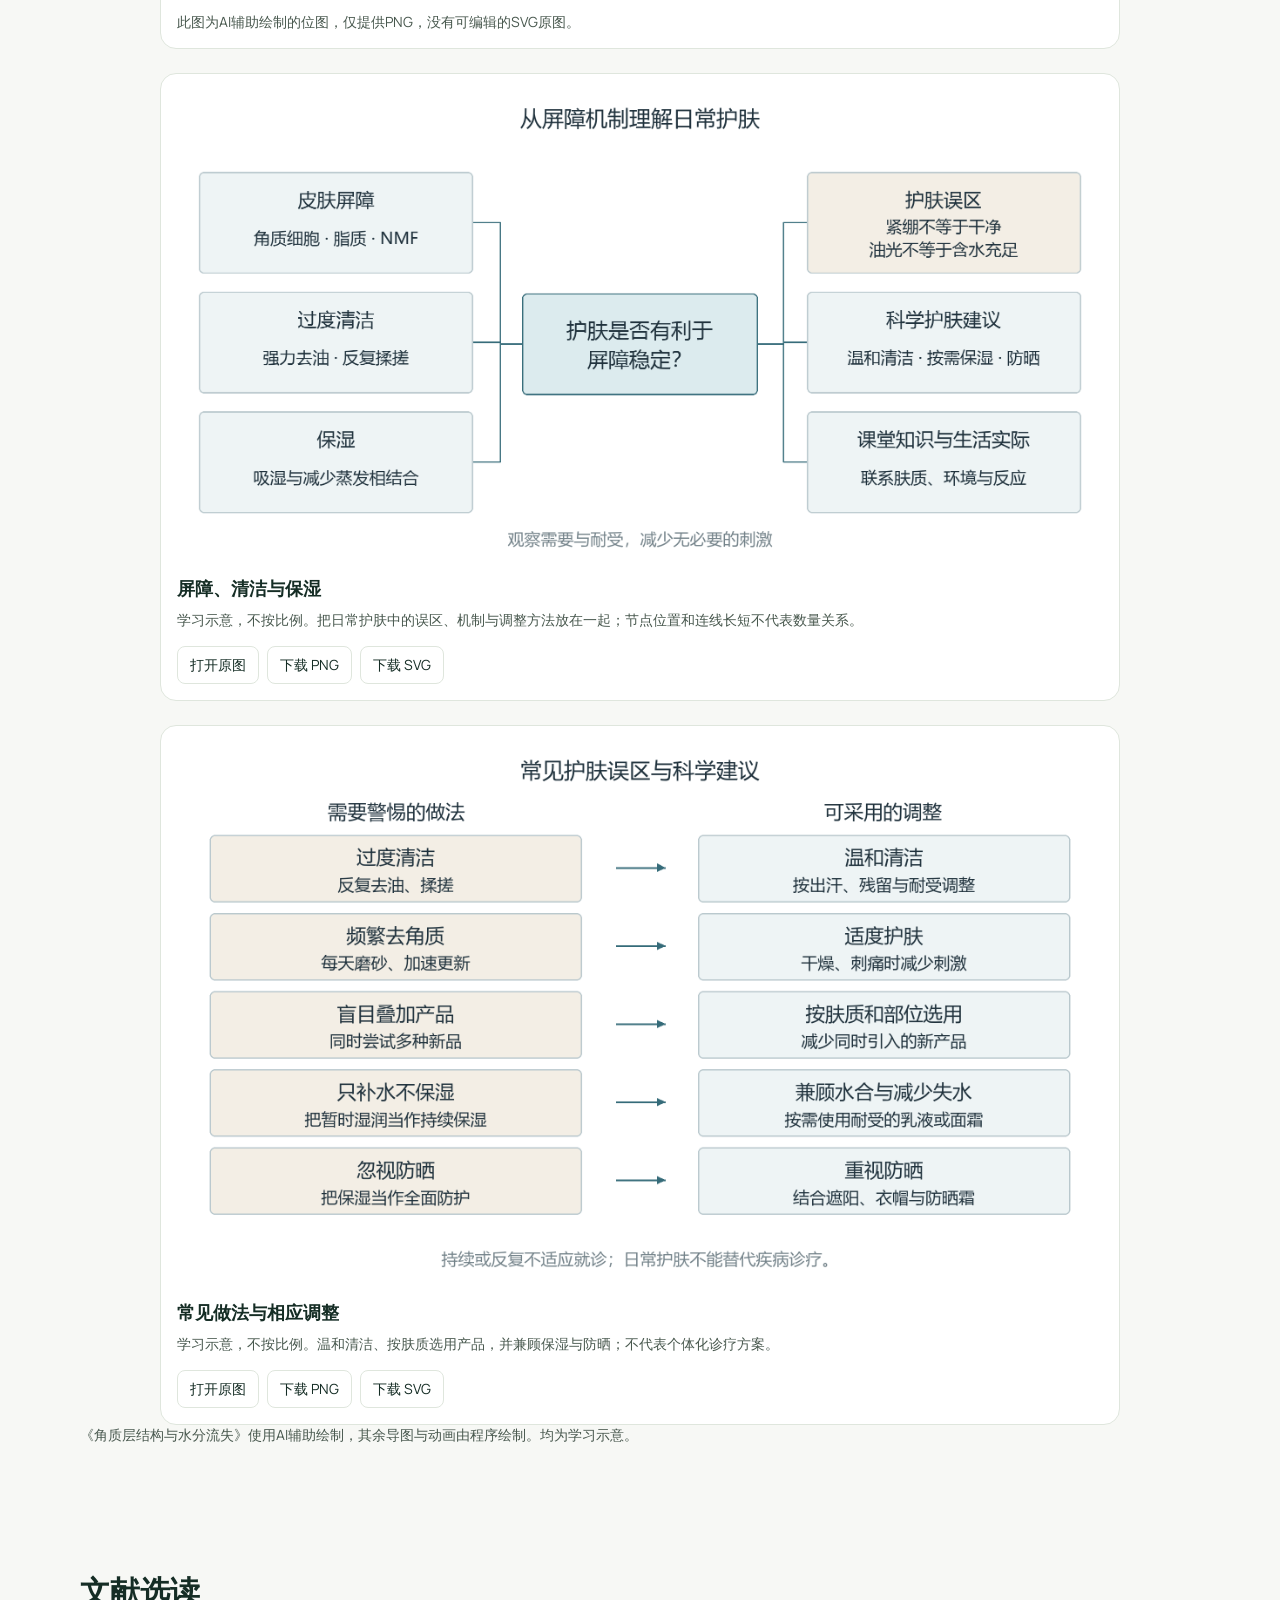
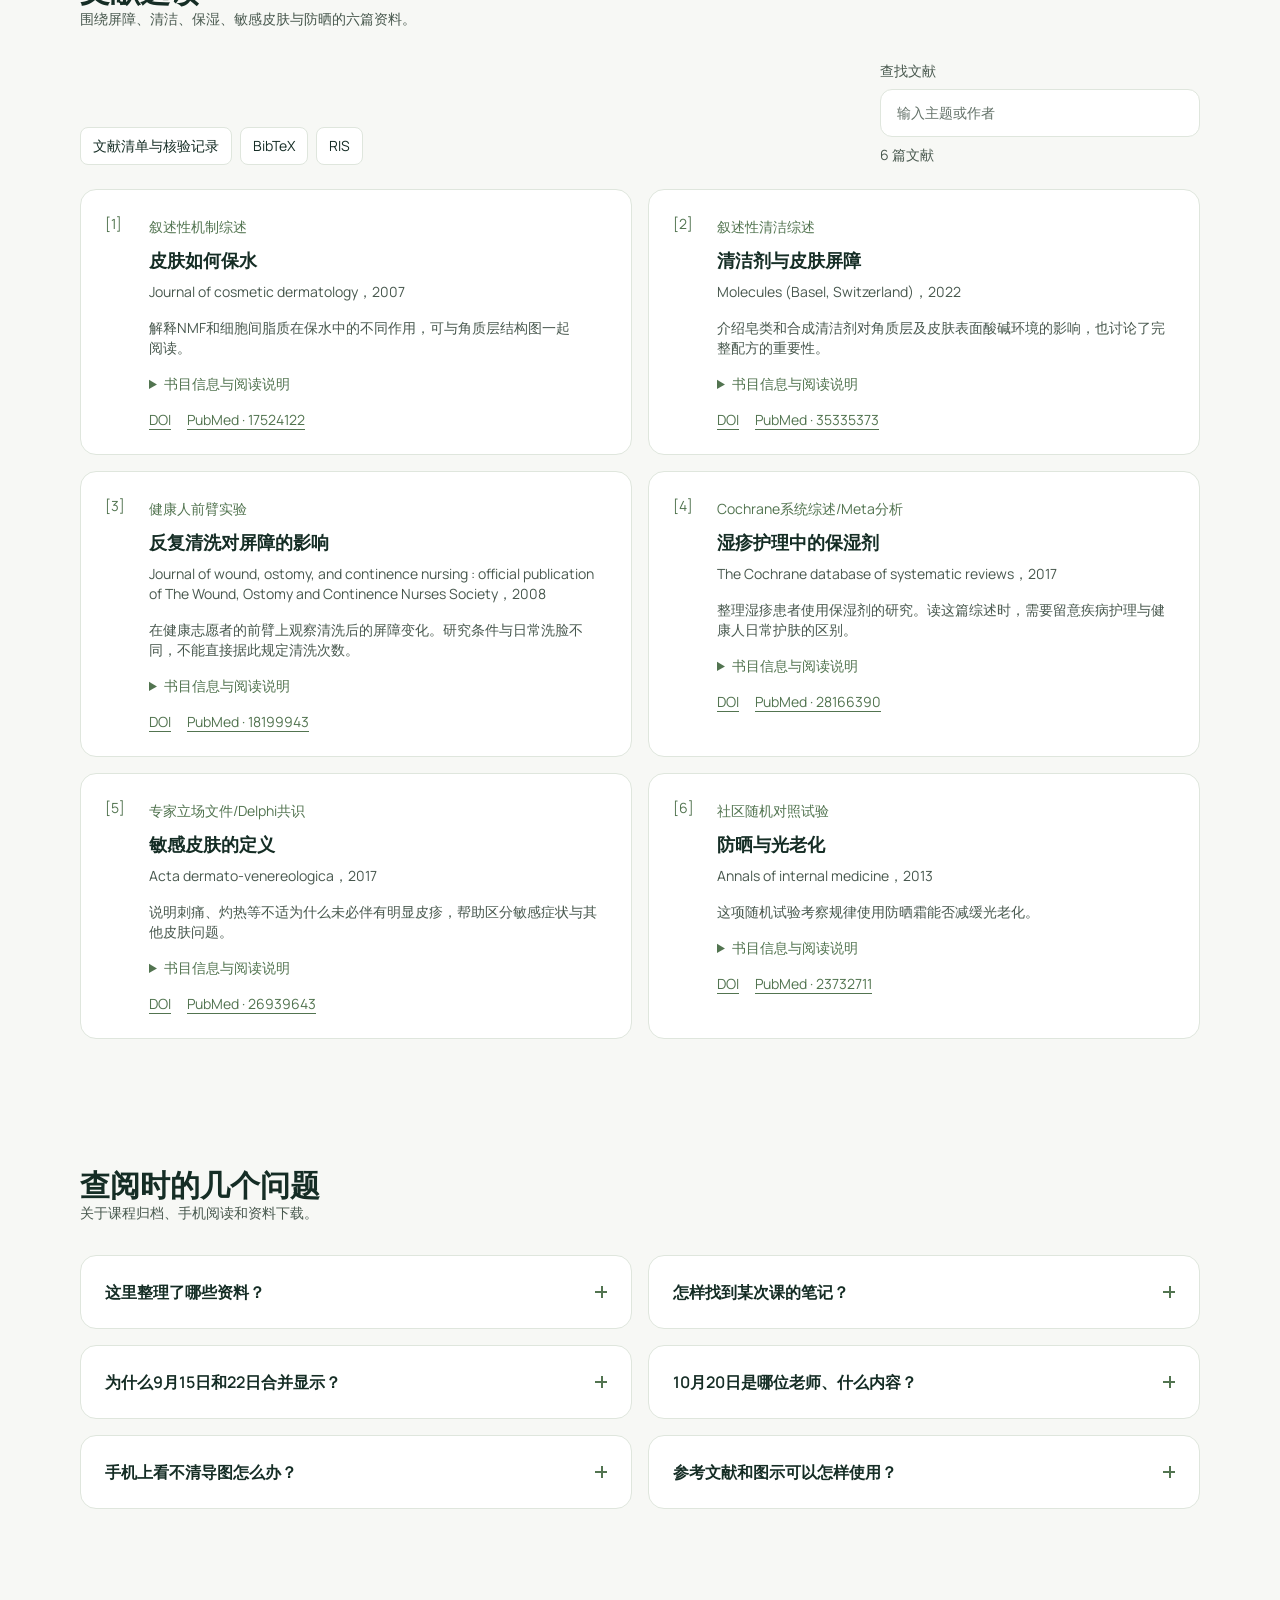
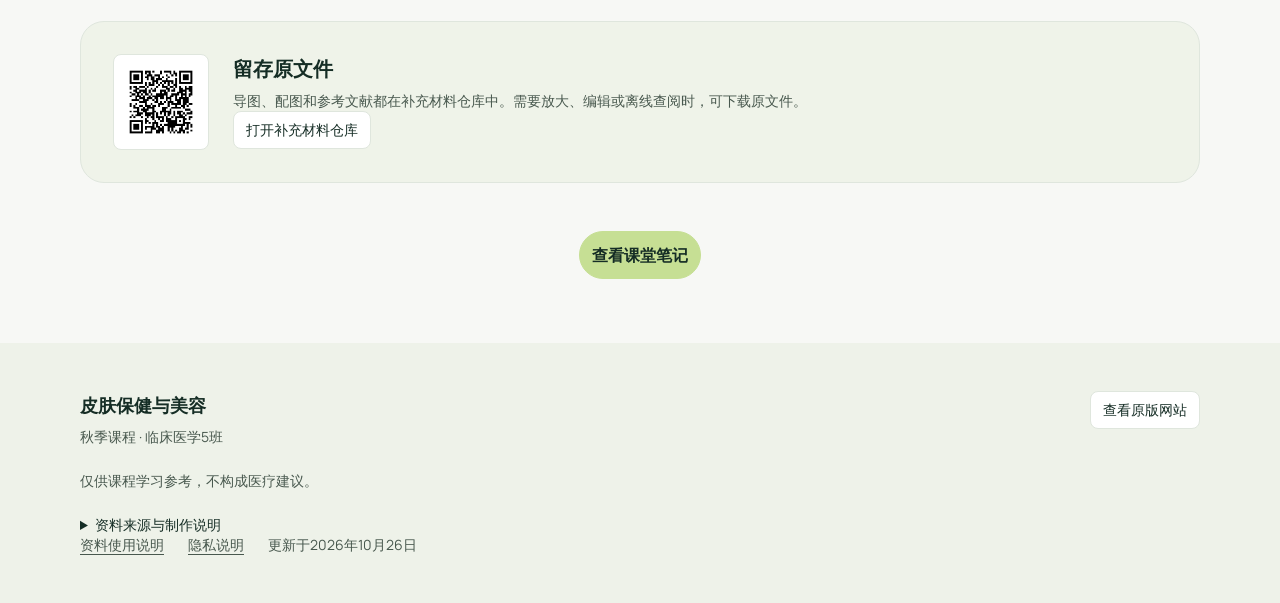
==== commit 872d59ff: "Merge shared class dates and polish preview captions and spacing" ====
--- a/docs/design-preview/index.html
+++ b/docs/design-preview/index.html
@@ -3,7 +3,7 @@
 <figure class="hero-visual" data-reveal><div class="visual-toolbar"><span>清洁方式与皮肤屏障</span><button class="media-toggle" id="motion-toggle" type="button" aria-controls="hero-motion" hidden>播放动画</button></div><img class="hero-media" id="hero-motion" src="../assets/skin-barrier-poster.png" data-animation="../assets/skin-barrier-comparison.gif" data-poster="../assets/skin-barrier-poster.png" alt="过度清洁与温和清洁加合理保湿的屏障对照，正常皮肤也有TEWL" width="1200" height="840"><figcaption class="visual-caption" id="hero-caption">正常皮肤也有经表皮水分流失。水滴用于说明机制，不代表实测数值或即时修复。</figcaption><div class="visual-download"><a class="file-link" href="../assets/skin-barrier-comparison.gif" download="skin-barrier-comparison.gif">下载动图</a><a class="file-link" href="../assets/skin-barrier-comparison.gif" target="_blank" rel="noopener">打开动图原图</a><p class="download-hint">若浏览器打开原图，可右键或长按保存；全部图示包也包含此动图。</p></div></figure></section>
 <div class="feature-strip container" data-reveal><div class="feature-item"><h2>按课次查找</h2><p>日期、主题和老师姓名，都能用来找到笔记。</p></div><div class="feature-item"><h2>图片与文字一起读</h2><p>先看导图，再展开文字版；手机上也能查阅。</p></div><div class="feature-item"><h2>引用可追溯</h2><p>课堂来源和外部文献分开标注，书目信息可核对。</p></div></div>
 <section class="principle-section container" aria-label="清洁与保湿的学习重点"><h2 class="principle"><span class="word">洗后</span><span class="word">不必追求</span><span class="word">紧绷，</span><br><span class="word">保湿</span><span class="word">也不止于</span><span class="word">补水。</span></h2><p class="principle-note">清洁与保湿都需要考虑皮肤屏障。相关机制见文献 <a href="#ref-1">[1]</a><a href="#ref-2">[2]</a>。</p></section>
-<section class="section container" id="lessons" data-nav data-reveal><div class="section-header"><div><h2 class="section-title">课堂笔记</h2><p class="section-description">选课次，读导图与笔记，再查相关文献。</p></div></div><p class="study-notice">仅供课程学习参考，不构成医疗建议。</p><div class="date-filters" role="group" aria-label="按课次筛选笔记"><button class="filter-button" type="button" data-date-filter="all" aria-pressed="true">全部专题</button><button class="filter-button" type="button" data-date-filter="2026-09-15" aria-pressed="false"><time>9月15日</time><span>龚子鉴老师</span><span class="date-sharing">共用合并笔记</span></button><button class="filter-button" type="button" data-date-filter="2026-09-22" aria-pressed="false"><time>9月22日</time><span>龚子鉴老师</span><span class="date-sharing">共用合并笔记</span></button><button class="filter-button" type="button" data-date-filter="2026-09-29" aria-pressed="false"><time>9月29日</time><span>夏悦老师</span></button><button class="filter-button" type="button" data-date-filter="2026-10-20" aria-pressed="false"><time>10月20日</time><span>张云青老师</span></button><button class="filter-button" type="button" data-date-filter="unassigned" aria-pressed="false"><span>日期待核</span><span>抗老化专题</span></button></div><p class="filter-note" id="date-filter-note" role="status" aria-live="polite">9月15日和22日共用三个专题；10月20日为化妆品专题，抗老化日期待核。</p><details class="course-source"><summary>课次与资料来源</summary><p>9月15日、22日龚子鉴老师的笔记合并整理，内容未逐日划分。9月29日夏悦老师讲授常见损容性皮肤病；10月20日张云青老师讲授化妆品相关知识，对应笔记最后一部分。抗老化专题的授课老师尚待确认。</p></details><div class="search-row"><label for="lesson-search">查找笔记</label><input id="lesson-search" type="search" placeholder="输入主题、知识点或老师姓名" autocomplete="off"><button class="reset-button" type="button" id="reset-lessons">清空筛选</button><span class="count" id="lesson-count" role="status" aria-live="polite"></span></div><div class="lesson-list"><article class="lesson" id="skin-foundations" data-dates="2026-09-15 2026-09-22" data-search="皮肤基础与日常养护 龚子鉴老师 角质层、皮脂膜和水分调节，以及肤质判断、清洁与保湿。 9月15日、9月22日 · 合并笔记 皮肤结构 维护皮肤健康与美观 表皮、真皮与皮下组织 皮脂腺等附属器参与功能 屏障的砖墙结构 角质细胞构成“砖块” 细胞间脂质构成“灰浆” 皮面脂膜有助减少水分散失 水分如何留住 NMF帮助角质层保水 正常皮肤也存在TEWL 屏障受损时水分更易散失 认识自己的皮肤 观察干性、油性与中性状态 混合皮肤可分区照顾 敏感需要关注刺激与不适 清洁与保湿配合 避免过强清洁和反复摩擦 吸湿成分帮助增加含水量 封闭性成分帮助减少失水 日常护理 随季节和环境调整护理 减少无必要的产品更换 重视防晒与均衡饮食">
+<section class="section container" id="lessons" data-nav data-reveal><div class="section-header"><div><h2 class="section-title">课堂笔记</h2><p class="section-description">选课次，读导图与笔记，再查相关文献。</p></div></div><p class="study-notice">仅供课程学习参考，不构成医疗建议。</p><div class="date-filters" role="group" aria-label="按课次筛选笔记"><button class="filter-button" type="button" data-date-filter="all" aria-pressed="true">全部专题</button><button class="filter-button" type="button" data-date-filter="2026-09-15 2026-09-22" aria-pressed="false"><span>9月15日、22日</span><span>龚子鉴老师</span><span class="date-sharing">合并笔记 · 三个专题</span></button><button class="filter-button" type="button" data-date-filter="2026-09-29" aria-pressed="false"><time>9月29日</time><span>夏悦老师</span></button><button class="filter-button" type="button" data-date-filter="2026-10-20" aria-pressed="false"><time>10月20日</time><span>张云青老师</span></button><button class="filter-button" type="button" data-date-filter="unassigned" aria-pressed="false"><span>日期待核</span><span>抗老化专题</span></button></div><p class="filter-note" id="date-filter-note" role="status" aria-live="polite">9月15日和22日共用三个专题；10月20日为化妆品专题，抗老化日期待核。</p><details class="course-source"><summary>课次与资料来源</summary><p>9月15日、22日龚子鉴老师的笔记合并整理，内容未逐日划分。9月29日夏悦老师讲授常见损容性皮肤病；10月20日张云青老师讲授化妆品相关知识，对应笔记最后一部分。抗老化专题的授课老师尚待确认。</p></details><div class="search-row"><label for="lesson-search">查找笔记</label><input id="lesson-search" type="search" placeholder="输入主题、知识点或老师姓名" autocomplete="off"><button class="reset-button" type="button" id="reset-lessons">清空筛选</button><span class="count" id="lesson-count" role="status" aria-live="polite"></span></div><div class="lesson-list"><article class="lesson" id="skin-foundations" data-dates="2026-09-15 2026-09-22" data-search="皮肤基础与日常养护 龚子鉴老师 角质层、皮脂膜和水分调节，以及肤质判断、清洁与保湿。 9月15日、9月22日 · 合并笔记 皮肤结构 维护皮肤健康与美观 表皮、真皮与皮下组织 皮脂腺等附属器参与功能 屏障的砖墙结构 角质细胞构成“砖块” 细胞间脂质构成“灰浆” 皮面脂膜有助减少水分散失 水分如何留住 NMF帮助角质层保水 正常皮肤也存在TEWL 屏障受损时水分更易散失 认识自己的皮肤 观察干性、油性与中性状态 混合皮肤可分区照顾 敏感需要关注刺激与不适 清洁与保湿配合 避免过强清洁和反复摩擦 吸湿成分帮助增加含水量 封闭性成分帮助减少失水 日常护理 随季节和环境调整护理 减少无必要的产品更换 重视防晒与均衡饮食">
 <details class="lesson-detail"><summary>
 <span class="lesson-meta"><span>9月15日、9月22日 · 合并笔记</span><span>龚子鉴老师</span></span>
 <span class="lesson-heading"><span class="lesson-title">皮肤基础与日常养护</span><span class="summary-text">角质层、皮脂膜和水分调节，以及肤质判断、清洁与保湿。</span></span>
@@ -52,8 +52,8 @@
 <a class="map-frame" href="../assets/lessons/cosmetics.svg" target="_blank" rel="noopener" aria-label="放大查看化妆品与合理选用导图"><img src="../assets/lessons/cosmetics.svg" alt="化妆品与合理选用思维导图" width="1800" height="1100" loading="lazy"></a>
 <div class="download-row"><a class="file-link" href="../assets/lessons/cosmetics.png" download>下载 PNG</a><a class="file-link" href="../assets/lessons/cosmetics.svg" download>下载 SVG</a><a class="file-link" href="../assets/lessons/cosmetics.mmd" download>导图源码</a></div><p class="source-note">张云青老师10月20日关于化妆品与合理选用的课堂笔记。</p>
 <details class="text-notes"><summary>展开文字版笔记</summary><ul class="branch-list"><li><strong>产品用途</strong><ul><li>化妆品与药品的目的不同</li><li>清洁、护肤与彩妆各有用途</li><li>产品层级不等于步骤越多越好</li></ul></li><li><strong>配方组成</strong><ul><li>基质常由油相和水相构成</li><li>辅料关系稳定与使用感</li><li>功效需要结合配方与评价</li></ul></li><li><strong>保湿的两条路径</strong><ul><li>吸湿成分帮助吸住水分</li><li>封闭性成分帮助减少蒸发</li><li>化妆水的保湿能力有限</li></ul></li><li><strong>功效看机制与证据</strong><ul><li>抗皱涉及保湿与损伤防护</li><li>提亮涉及黑素生成和代谢</li><li>细胞实验不能替代人体评价</li></ul></li><li><strong>防晒与肤质匹配</strong><ul><li>防晒剂帮助减少紫外线影响</li><li>SPF主要反映UVB防护能力</li><li>不同部位可调整产品质地</li></ul></li><li><strong>使用后的不良反应</strong><ul><li>留意刺激、过敏及光反应</li><li>长痘或色素变化也应观察</li><li>减少刺激并及时评估持续症状</li></ul></li></ul></details></div></details></article></div><p class="empty-state" id="no-lessons" hidden>没有匹配的笔记。可以换一个关键词，或清空筛选查看全部专题。</p><aside class="pending-note"><h3>后续课程</h3><p>课程结束、资料齐全后，再补充下一讲的笔记与导图。</p></aside></section>
-<section class="section container" id="figures" data-nav data-reveal><div class="section-header"><div><h2 class="section-title">护肤图解</h2><p class="section-description">把课堂里的结构与机制，放回日常护理。</p></div><a class="button secondary" href="../downloads/figures-and-mindmaps.zip" download>下载全部图示</a></div><div class="figures-layout"><article class="figure-card figure-main"><figure><a class="figure-image" href="../assets/figures/figure2_skin_barrier.png" target="_blank" rel="noopener" aria-label="打开角质层结构与水分流失原图"><img src="../assets/figures/figure2_skin_barrier.png" alt="角质层结构与水分流失" width="1672" height="941" loading="lazy"></a><figcaption class="figure-caption"><h3>角质层结构与水分流失</h3><p>角质细胞、细胞间脂质、NMF与皮脂膜各有作用。正常皮肤也存在经表皮水分流失。根据课堂内容及文献[1][2]绘制。结构学习示意，不按比例。</p></figcaption></figure><div class="download-row"><a class="file-link" href="../assets/figures/figure2_skin_barrier.png" target="_blank" rel="noopener">打开原图</a><a class="file-link" href="../assets/figures/figure2_skin_barrier.png" download>下载 PNG</a></div><p class="raster-note">此图为AI辅助绘制的位图，仅提供PNG，没有可编辑的SVG原图。</p></article><article class="figure-card"><figure><a class="figure-image" href="../assets/figures/figure1_mindmap.png" target="_blank" rel="noopener" aria-label="打开屏障、清洁与保湿原图"><img src="../assets/figures/figure1_mindmap.png" alt="屏障、清洁与保湿" width="2126" height="1075" loading="lazy"></a><figcaption class="figure-caption"><h3>屏障、清洁与保湿</h3><p>把日常护肤中的误区、机制与调整方法放在一起。知识关系学习示意，节点位置和连线长短不代表数量关系。</p></figcaption></figure><div class="download-row"><a class="file-link" href="../assets/figures/figure1_mindmap.png" target="_blank" rel="noopener">打开原图</a><a class="file-link" href="../assets/figures/figure1_mindmap.png" download>下载 PNG</a><a class="file-link" href="../assets/figures/figure1_mindmap.svg" download>下载 SVG</a></div></article><article class="figure-card"><figure><a class="figure-image" href="../assets/figures/figure3_skincare_advice.png" target="_blank" rel="noopener" aria-label="打开常见做法与相应调整原图"><img src="../assets/figures/figure3_skincare_advice.png" alt="常见做法与相应调整" width="2126" height="1238" loading="lazy"></a><figcaption class="figure-caption"><h3>常见做法与相应调整</h3><p>温和清洁、按肤质选用产品，并兼顾保湿与防晒。日常做法的学习示意，不代表个体化诊疗方案。</p></figcaption></figure><div class="download-row"><a class="file-link" href="../assets/figures/figure3_skincare_advice.png" target="_blank" rel="noopener">打开原图</a><a class="file-link" href="../assets/figures/figure3_skincare_advice.png" download>下载 PNG</a><a class="file-link" href="../assets/figures/figure3_skincare_advice.svg" download>下载 SVG</a></div></article></div><p class="source-note">《角质层结构与水分流失》使用AI辅助绘制，其余导图与动画由程序绘制。均为学习示意。</p></section>
+<section class="section container" id="figures" data-nav data-reveal><div class="section-header"><div><h2 class="section-title">护肤图解</h2><p class="section-description">把课堂里的结构与机制，放回日常护理。</p></div><a class="button secondary" href="../downloads/figures-and-mindmaps.zip" download>下载全部图示</a></div><div class="figures-layout"><article class="figure-card figure-main"><figure><a class="figure-image" href="../assets/figures/figure2_skin_barrier.png" target="_blank" rel="noopener" aria-label="打开角质层结构与水分流失原图"><img src="../assets/figures/figure2_skin_barrier.png" alt="角质层结构与水分流失" width="1672" height="941" loading="lazy"></a><figcaption class="figure-caption"><h3>角质层结构与水分流失</h3><p>学习示意，不按比例。角质细胞、细胞间脂质、NMF与皮脂膜各有作用。正常皮肤也存在经表皮水分流失。根据课堂内容及文献[1][2]绘制。</p></figcaption></figure><div class="download-row"><a class="file-link" href="../assets/figures/figure2_skin_barrier.png" target="_blank" rel="noopener">打开原图</a><a class="file-link" href="../assets/figures/figure2_skin_barrier.png" download>下载 PNG</a></div><p class="raster-note">此图为AI辅助绘制的位图，仅提供PNG，没有可编辑的SVG原图。</p></article><article class="figure-card"><figure><a class="figure-image" href="../assets/figures/figure1_mindmap.png" target="_blank" rel="noopener" aria-label="打开屏障、清洁与保湿原图"><img src="../assets/figures/figure1_mindmap.png" alt="屏障、清洁与保湿" width="2126" height="1075" loading="lazy"></a><figcaption class="figure-caption"><h3>屏障、清洁与保湿</h3><p>学习示意，不按比例。把日常护肤中的误区、机制与调整方法放在一起；节点位置和连线长短不代表数量关系。</p></figcaption></figure><div class="download-row"><a class="file-link" href="../assets/figures/figure1_mindmap.png" target="_blank" rel="noopener">打开原图</a><a class="file-link" href="../assets/figures/figure1_mindmap.png" download>下载 PNG</a><a class="file-link" href="../assets/figures/figure1_mindmap.svg" download>下载 SVG</a></div></article><article class="figure-card"><figure><a class="figure-image" href="../assets/figures/figure3_skincare_advice.png" target="_blank" rel="noopener" aria-label="打开常见做法与相应调整原图"><img src="../assets/figures/figure3_skincare_advice.png" alt="常见做法与相应调整" width="2126" height="1238" loading="lazy"></a><figcaption class="figure-caption"><h3>常见做法与相应调整</h3><p>学习示意，不按比例。温和清洁、按肤质选用产品，并兼顾保湿与防晒；不代表个体化诊疗方案。</p></figcaption></figure><div class="download-row"><a class="file-link" href="../assets/figures/figure3_skincare_advice.png" target="_blank" rel="noopener">打开原图</a><a class="file-link" href="../assets/figures/figure3_skincare_advice.png" download>下载 PNG</a><a class="file-link" href="../assets/figures/figure3_skincare_advice.svg" download>下载 SVG</a></div></article></div><p class="source-note">《角质层结构与水分流失》使用AI辅助绘制，其余导图与动画由程序绘制。均为学习示意。</p></section>
 <section class="section container" id="references" data-nav data-reveal><div class="section-header"><div><h2 class="section-title">文献选读</h2><p class="section-description">围绕屏障、清洁、保湿、敏感皮肤与防晒的六篇资料。</p></div></div><div class="reference-tools"><div class="download-row"><a class="file-link" href="../downloads/references.md" download>文献清单与核验记录</a><a class="file-link" href="../downloads/references.bib" download>BibTeX</a><a class="file-link" href="../downloads/references.ris" download>RIS</a></div><div class="reference-search"><label for="reference-search">查找文献</label><input id="reference-search" type="search" placeholder="输入主题或作者" autocomplete="off"><span class="count" id="ref-count" role="status" aria-live="polite"></span></div></div><div class="references-grid"><article class="reference" id="ref-1" data-search="VERDIER-SÉVRAIN S, BONTÉ F. Skin hydration: a review on its molecular mechanisms[J]. Journal of Cosmetic Dermatology, 2007, 6(2): 75-82. DOI: 10.1111/j.1473-2165.2007.00300.x. 角质细胞内NMF与细胞间脂质参与保水；支持屏障结构与图2 皮肤如何保水 解释NMF和细胞间脂质在保水中的不同作用，可与角质层结构图一起阅读。"><div class="ref-no">[1]</div><div><span class="ref-type">叙述性机制综述</span><h3>皮肤如何保水</h3><p class="reference-meta">Journal of cosmetic dermatology，2007</p><p class="ref-annotation">解释NMF和细胞间脂质在保水中的不同作用，可与角质层结构图一起阅读。</p><details class="ref-details"><summary>书目信息与阅读说明</summary><p class="bibliography">VERDIER-SÉVRAIN S, BONTÉ F. Skin hydration: a review on its molecular mechanisms[J]. Journal of Cosmetic Dermatology, 2007, 6(2): 75-82. DOI: 10.1111/j.1473-2165.2007.00300.x.</p><p class="source-note">经典机制资料，不用来证明某个商品有效。</p></details><div class="ref-links"><a href="https://doi.org/10.1111/j.1473-2165.2007.00300.x" target="_blank" rel="noopener">DOI</a><a href="https://pubmed.ncbi.nlm.nih.gov/17524122/" target="_blank" rel="noopener">PubMed · 17524122</a></div></div></article><article class="reference" id="ref-2" data-search="MIJALJICA D, SPADA F, HARRISON I P. Skin Cleansing without or with Compromise: Soaps and Syndets[J]. Molecules, 2022, 27(6): 2010. DOI: 10.3390/molecules27062010. 清洁剂对角质层蛋白、脂质、NMF及pH的潜在影响；完整配方的重要性 清洁剂与皮肤屏障 介绍皂类和合成清洁剂对角质层及皮肤表面酸碱环境的影响，也讨论了完整配方的重要性。"><div class="ref-no">[2]</div><div><span class="ref-type">叙述性清洁综述</span><h3>清洁剂与皮肤屏障</h3><p class="reference-meta">Molecules (Basel, Switzerland)，2022</p><p class="ref-annotation">介绍皂类和合成清洁剂对角质层及皮肤表面酸碱环境的影响，也讨论了完整配方的重要性。</p><details class="ref-details"><summary>书目信息与阅读说明</summary><p class="bibliography">MIJALJICA D, SPADA F, HARRISON I P. Skin Cleansing without or with Compromise: Soaps and Syndets[J]. Molecules, 2022, 27(6): 2010. DOI: 10.3390/molecules27062010.</p><p class="source-note">作者来自护肤品企业；用于解释机制，不作品牌推荐或成品优劣证明。</p></details><div class="ref-links"><a href="https://doi.org/10.3390/molecules27062010" target="_blank" rel="noopener">DOI</a><a href="https://pubmed.ncbi.nlm.nih.gov/35335373/" target="_blank" rel="noopener">PubMed · 35335373</a></div></div></article><article class="reference" id="ref-3" data-search="VOEGELI D. The effect of washing and drying practices on skin barrier function[J]. Journal of Wound, Ostomy and Continence Nursing, 2008, 35(1): 84-90. DOI: 10.1097/01.WON.0000308623.68582.d7. 重复清洗后TEWL的变化，支持避免无必要的反复清洗 反复清洗对屏障的影响 在健康志愿者的前臂上观察清洗后的屏障变化。研究条件与日常洗脸不同，不能直接据此规定清洗次数。"><div class="ref-no">[3]</div><div><span class="ref-type">健康人前臂实验</span><h3>反复清洗对屏障的影响</h3><p class="reference-meta">Journal of wound, ostomy, and continence nursing : official publication of The Wound, Ostomy and Continence Nurses Society，2008</p><p class="ref-annotation">在健康志愿者的前臂上观察清洗后的屏障变化。研究条件与日常洗脸不同，不能直接据此规定清洗次数。</p><details class="ref-details"><summary>书目信息与阅读说明</summary><p class="bibliography">VOEGELI D. The effect of washing and drying practices on skin barrier function[J]. Journal of Wound, Ostomy and Continence Nursing, 2008, 35(1): 84-90. DOI: 10.1097/01.WON.0000308623.68582.d7.</p><p class="source-note">小样本、前臂部位，残余水分会影响TEWL读数；不能推出人人适用的面部清洗次数。</p></details><div class="ref-links"><a href="https://doi.org/10.1097/01.WON.0000308623.68582.d7" target="_blank" rel="noopener">DOI</a><a href="https://pubmed.ncbi.nlm.nih.gov/18199943/" target="_blank" rel="noopener">PubMed · 18199943</a></div></div></article><article class="reference" id="ref-4" data-search="VAN ZUUREN E J, FEDOROWICZ Z, CHRISTENSEN R, et al. Emollients and moisturisers for eczema[J]. Cochrane Database of Systematic Reviews, 2017, 2(2): CD012119. DOI: 10.1002/14651858.CD012119.pub2. 保湿剂对湿疹护理的作用；不同保湿剂间缺乏可靠的普遍优劣证据 湿疹护理中的保湿剂 整理湿疹患者使用保湿剂的研究。读这篇综述时，需要留意疾病护理与健康人日常护肤的区别。"><div class="ref-no">[4]</div><div><span class="ref-type">Cochrane系统综述/Meta分析</span><h3>湿疹护理中的保湿剂</h3><p class="reference-meta">The Cochrane database of systematic reviews，2017</p><p class="ref-annotation">整理湿疹患者使用保湿剂的研究。读这篇综述时，需要留意疾病护理与健康人日常护肤的区别。</p><details class="ref-details"><summary>书目信息与阅读说明</summary><p class="bibliography">VAN ZUUREN E J, FEDOROWICZ Z, CHRISTENSEN R, et al. Emollients and moisturisers for eczema[J]. Cochrane Database of Systematic Reviews, 2017, 2(2): CD012119. DOI: 10.1002/14651858.CD012119.pub2.</p><p class="source-note">研究对象为湿疹患者，部分研究偏倚风险高或不明；不能无条件外推到健康人。</p></details><div class="ref-links"><a href="https://doi.org/10.1002/14651858.CD012119.pub2" target="_blank" rel="noopener">DOI</a><a href="https://pubmed.ncbi.nlm.nih.gov/28166390/" target="_blank" rel="noopener">PubMed · 28166390</a></div></div></article><article class="reference" id="ref-5" data-search="MISERY L, STÄNDER S, SZEPIETOWSKI J C, et al. Definition of Sensitive Skin: An Expert Position Paper from the Special Interest Group on Sensitive Skin of the International Forum for the Study of Itch[J]. Acta Dermato-Venereologica, 2017, 97(1): 4-6. DOI: 10.2340/00015555-2397. 敏感皮肤的不适感可能与外观不一致；不能只凭肤感诊断 敏感皮肤的定义 说明刺痛、灼热等不适为什么未必伴有明显皮疹，帮助区分敏感症状与其他皮肤问题。"><div class="ref-no">[5]</div><div><span class="ref-type">专家立场文件/Delphi共识</span><h3>敏感皮肤的定义</h3><p class="reference-meta">Acta dermato-venereologica，2017</p><p class="ref-annotation">说明刺痛、灼热等不适为什么未必伴有明显皮疹，帮助区分敏感症状与其他皮肤问题。</p><details class="ref-details"><summary>书目信息与阅读说明</summary><p class="bibliography">MISERY L, STÄNDER S, SZEPIETOWSKI J C, et al. Definition of Sensitive Skin: An Expert Position Paper from the Special Interest Group on Sensitive Skin of the International Forum for the Study of Itch[J]. Acta Dermato-Venereologica, 2017, 97(1): 4-6. DOI: 10.2340/00015555-2397.</p><p class="source-note">定义性专家意见，不是疗效试验；症状需与可解释的皮肤病区别。</p></details><div class="ref-links"><a href="https://doi.org/10.2340/00015555-2397" target="_blank" rel="noopener">DOI</a><a href="https://pubmed.ncbi.nlm.nih.gov/26939643/" target="_blank" rel="noopener">PubMed · 26939643</a></div></div></article><article class="reference" id="ref-6" data-search="HUGHES M C, WILLIAMS G M, BAKER P, et al. Sunscreen and prevention of skin aging: a randomized trial[J]. Annals of Internal Medicine, 2013, 158(11): 781-790. DOI: 10.7326/0003-4819-158-11-201306040-00002. 规律使用防晒霜有助于减缓光老化 防晒与光老化 这项随机试验考察规律使用防晒霜能否减缓光老化。"><div class="ref-no">[6]</div><div><span class="ref-type">社区随机对照试验</span><h3>防晒与光老化</h3><p class="reference-meta">Annals of internal medicine，2013</p><p class="ref-annotation">这项随机试验考察规律使用防晒霜能否减缓光老化。</p><details class="ref-details"><summary>书目信息与阅读说明</summary><p class="bibliography">HUGHES M C, WILLIAMS G M, BAKER P, et al. Sunscreen and prevention of skin aging: a randomized trial[J]. Annals of Internal Medicine, 2013, 158(11): 781-790. DOI: 10.7326/0003-4819-158-11-201306040-00002.</p><p class="source-note">澳大利亚社区成人研究；不代表所有年龄、肤色或产品的效果相同，也不等于逆转衰老。</p></details><div class="ref-links"><a href="https://doi.org/10.7326/0003-4819-158-11-201306040-00002" target="_blank" rel="noopener">DOI</a><a href="https://pubmed.ncbi.nlm.nih.gov/23732711/" target="_blank" rel="noopener">PubMed · 23732711</a></div></div></article></div><p class="empty-state" id="no-references" hidden>没有匹配的文献。换一个关键词，或清空输入查看全部文献。</p></section>
-<section class="section container" id="questions" data-reveal><div class="section-header"><div><h2 class="section-title">查阅时的几个问题</h2><p class="section-description">关于课程归档、手机阅读和资料下载。</p></div></div><div class="faq-grid"><details class="faq"><summary>这里整理了哪些资料？</summary><p>目前有六个课堂专题的思维导图、文字笔记、三张护肤配图和六篇参考文献，供课程复习使用。</p></details><details class="faq"><summary>怎样找到某次课的笔记？</summary><p>点击日期，也可以输入专题、知识点或老师姓名。日期与关键词可以一起使用；“清空筛选”会恢复全部专题。</p></details><details class="faq"><summary>为什么9月15日和22日显示相同的专题？</summary><p>前两次课的现有照片合并整理，没有足够标记逐日划分，因此共用皮肤基础、光电与注射美容、头发与护发三张导图。</p></details><details class="faq"><summary>10月20日是哪位老师、什么内容？</summary><p>10月20日由张云青老师讲授化妆品相关知识，对应笔记最后一部分。抗老化专题另行整理，授课老师仍待确认。</p></details><details class="faq"><summary>手机上看不清导图怎么办？</summary><p>点开“打开原图”放大，或展开文字版笔记。需要留存或编辑时，可下载PNG、SVG或Mermaid源码。</p></details><details class="faq"><summary>参考文献和图示可以怎样使用？</summary><p>文献附有DOI、PubMed链接和阅读说明；图示原文件可下载。外部文献与课堂笔记分别标注，本页仅供课程学习参考，不构成医疗建议。</p></details></div></section>
+<section class="section container" id="questions" data-reveal><div class="section-header"><div><h2 class="section-title">查阅时的几个问题</h2><p class="section-description">关于课程归档、手机阅读和资料下载。</p></div></div><div class="faq-grid"><details class="faq"><summary>这里整理了哪些资料？</summary><p>目前有六个课堂专题的思维导图、文字笔记、三张护肤配图和六篇参考文献，供课程复习使用。</p></details><details class="faq"><summary>怎样找到某次课的笔记？</summary><p>点击日期，也可以输入专题、知识点或老师姓名。日期与关键词可以一起使用；“清空筛选”会恢复全部专题。</p></details><details class="faq"><summary>为什么9月15日和22日合并显示？</summary><p>前两次课的现有照片合并整理，没有足够标记逐日划分，因此共用皮肤基础、光电与注射美容、头发与护发三张导图。</p></details><details class="faq"><summary>10月20日是哪位老师、什么内容？</summary><p>10月20日由张云青老师讲授化妆品相关知识，对应笔记最后一部分。抗老化专题另行整理，授课老师仍待确认。</p></details><details class="faq"><summary>手机上看不清导图怎么办？</summary><p>点开“打开原图”放大，或展开文字版笔记。需要留存或编辑时，可下载PNG、SVG或Mermaid源码。</p></details><details class="faq"><summary>参考文献和图示可以怎样使用？</summary><p>文献附有DOI、PubMed链接和阅读说明；图示原文件可下载。外部文献与课堂笔记分别标注，本页仅供课程学习参考，不构成医疗建议。</p></details></div></section>
 <section class="container materials-callout" data-reveal><img class="repo-qr" src="../assets/qr_github.png" alt="指向GitHub补充材料仓库首页的二维码" width="130" height="130"><div class="material-copy"><h2>留存原文件</h2><p>导图、配图和参考文献都在补充材料仓库中。需要放大、编辑或离线查阅时，可下载原文件。</p><a class="file-link" href="https://github.com/hanson2017ear/skin-barrier-skincare-course" target="_blank" rel="noopener">打开补充材料仓库</a></div></section><div class="final-cta container"><a class="button primary" href="#lessons">查看课堂笔记</a></div></main>
 <footer class="site-footer"><div class="container"><div class="footer-top"><div><p>皮肤保健与美容</p><p>秋季课程 · 临床医学5班</p></div><a class="file-link" href="../">查看原版网站</a></div><p class="legal-copy">仅供课程学习参考，不构成医疗建议。</p><details class="footer-details"><summary>资料来源与制作说明</summary><p>笔记依据课表和课堂PPT照片整理。公开网页只展示课程和班级，不列个人姓名或学号。Codex协助资料整理、文字编辑与网页制作；《角质层结构与水分流失》使用AI辅助绘制。图示不代表实验测量结果。本页是独立设计预览，课堂内容与原版一致。</p></details><div class="footer-links"><a href="about.html">资料使用说明</a><a href="privacy.html">隐私说明</a><span>更新于2026年10月26日</span></div></div></footer><script src="app.js" defer></script></body></html>
--- a/docs/design-preview/style.css
+++ b/docs/design-preview/style.css
@@ -11,7 +11,7 @@
   --surface: #ffffff;
   --soft: #eff3e9;
   --ink: #152d25;
-  --muted: #53635a;
+  --muted: #48584e;
   --leaf: #c6df94;
   --line: #dfe6dd;
   --focus: #527450;
@@ -289,14 +289,14 @@
 .visual-download { display: flex; align-items: center; flex-wrap: wrap; gap: 8px 12px; padding: 0 8px 8px; }
 .download-hint { flex-basis: 100%; color: var(--muted); font-size: 14px; line-height: 20px; }
 
-.feature-strip { display: grid; grid-template-columns: repeat(3, minmax(0, 1fr)); gap: 16px; padding-block: 24px; }
+.feature-strip { display: grid; grid-template-columns: repeat(3, minmax(0, 1fr)); gap: 16px; padding: 24px 0 16px; }
 .feature-item { padding: 24px; border: 1px solid var(--line); border-radius: 16px; background: var(--surface); }
 .feature-item h2 { margin-bottom: 12px; font-size: 18px; line-height: 28px; }
 .feature-item p { color: var(--muted); font-size: 14px; line-height: 20px; }
-.principle-section { padding-block: 40px; text-align: center; }
+.principle-section { padding-block: 24px; text-align: center; }
 .principle { max-width: 680px; margin-inline: auto; font-size: 48px; font-weight: 600; line-height: 48px; letter-spacing: -.04em; text-wrap: balance; }
 .principle .word, .motion-ready .principle .word { color: var(--ink); opacity: 1; }
-.principle-note { max-width: 680px; margin: 24px auto 0; color: var(--muted); font-size: 14px; line-height: 20px; }
+.principle-note { max-width: 680px; margin: 16px auto 0; color: var(--muted); font-size: 14px; line-height: 20px; }
 .section { padding-block: 64px; }
 .section-header { display: flex; align-items: flex-end; justify-content: space-between; gap: 32px; margin-bottom: 32px; }
 .section-title { font-size: 30px; line-height: 36px; }
@@ -523,10 +523,10 @@
   .references-grid, .faq-grid { grid-template-columns: minmax(0, 1fr); }
   .reference-tools { flex-direction: column; align-items: stretch; }
   .reference-search input, input.reference-search { width: 100%; }
-  .feature-strip { grid-template-columns: minmax(0, 1fr); gap: 16px; padding-block: 24px; }
+  .feature-strip { grid-template-columns: minmax(0, 1fr); gap: 16px; padding: 24px 0 16px; }
   .feature-item { max-width: 680px; }
   .feature-item h2 { margin-bottom: 8px; }
-  .principle-section { padding-block: 40px; }
+  .principle-section { padding-block: 24px; }
   .principle { font-size: 36px; line-height: 40px; }
   .lesson-detail > summary { grid-template-columns: minmax(0, 1fr) 32px; gap: 16px; }
   .lesson-meta { grid-column: 1 / -1; flex-direction: row; flex-wrap: wrap; gap: 8px 16px; }
@@ -549,7 +549,7 @@
   .media-toggle { flex-shrink: 0; padding: 8px; font-size: 14px; line-height: 20px; }
   .visual-caption { padding: 12px 4px 8px; text-align: left; }
   .hero-media { border-radius: 8px; }
-  .principle-section { padding-block: 32px; }
+  .principle-section { padding-block: 24px; }
   .principle-note { text-align: left; }
   .section { padding-block: 48px; }
   .section-title { font-size: 24px; line-height: 32px; }
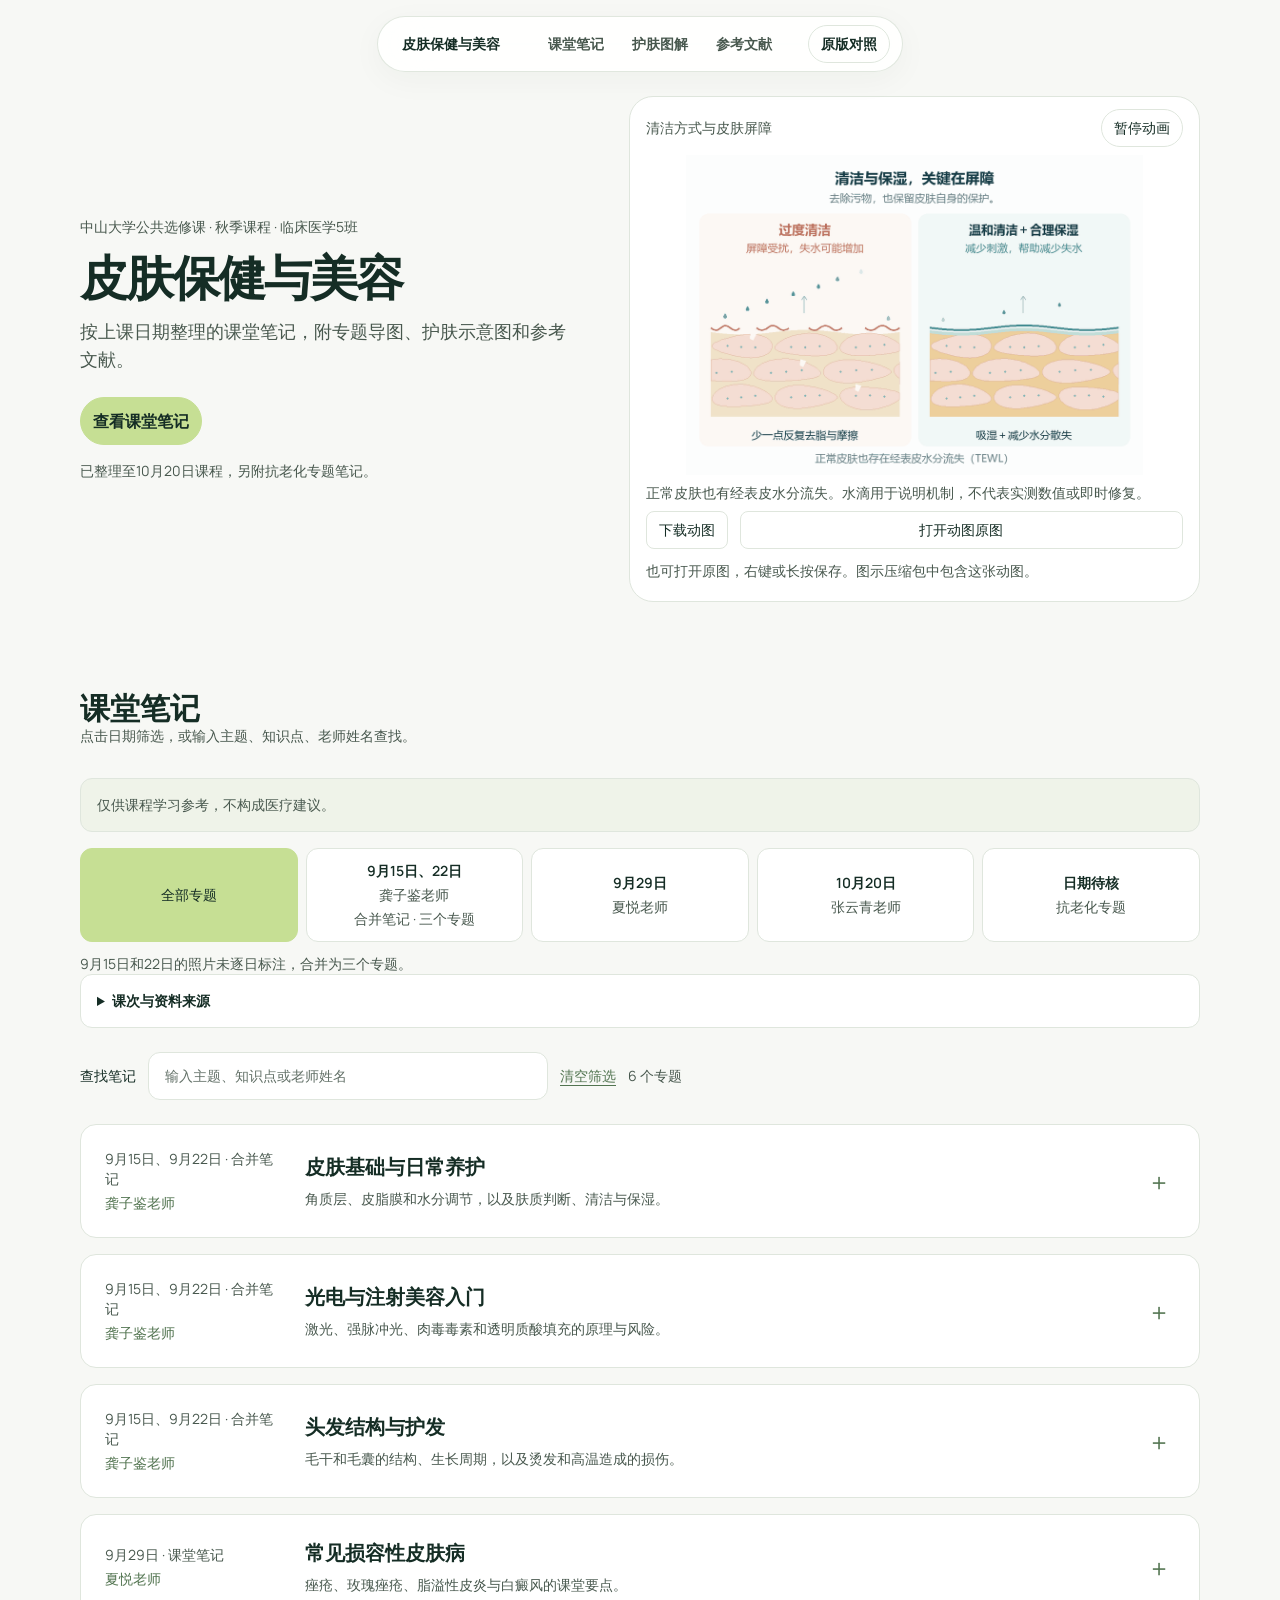
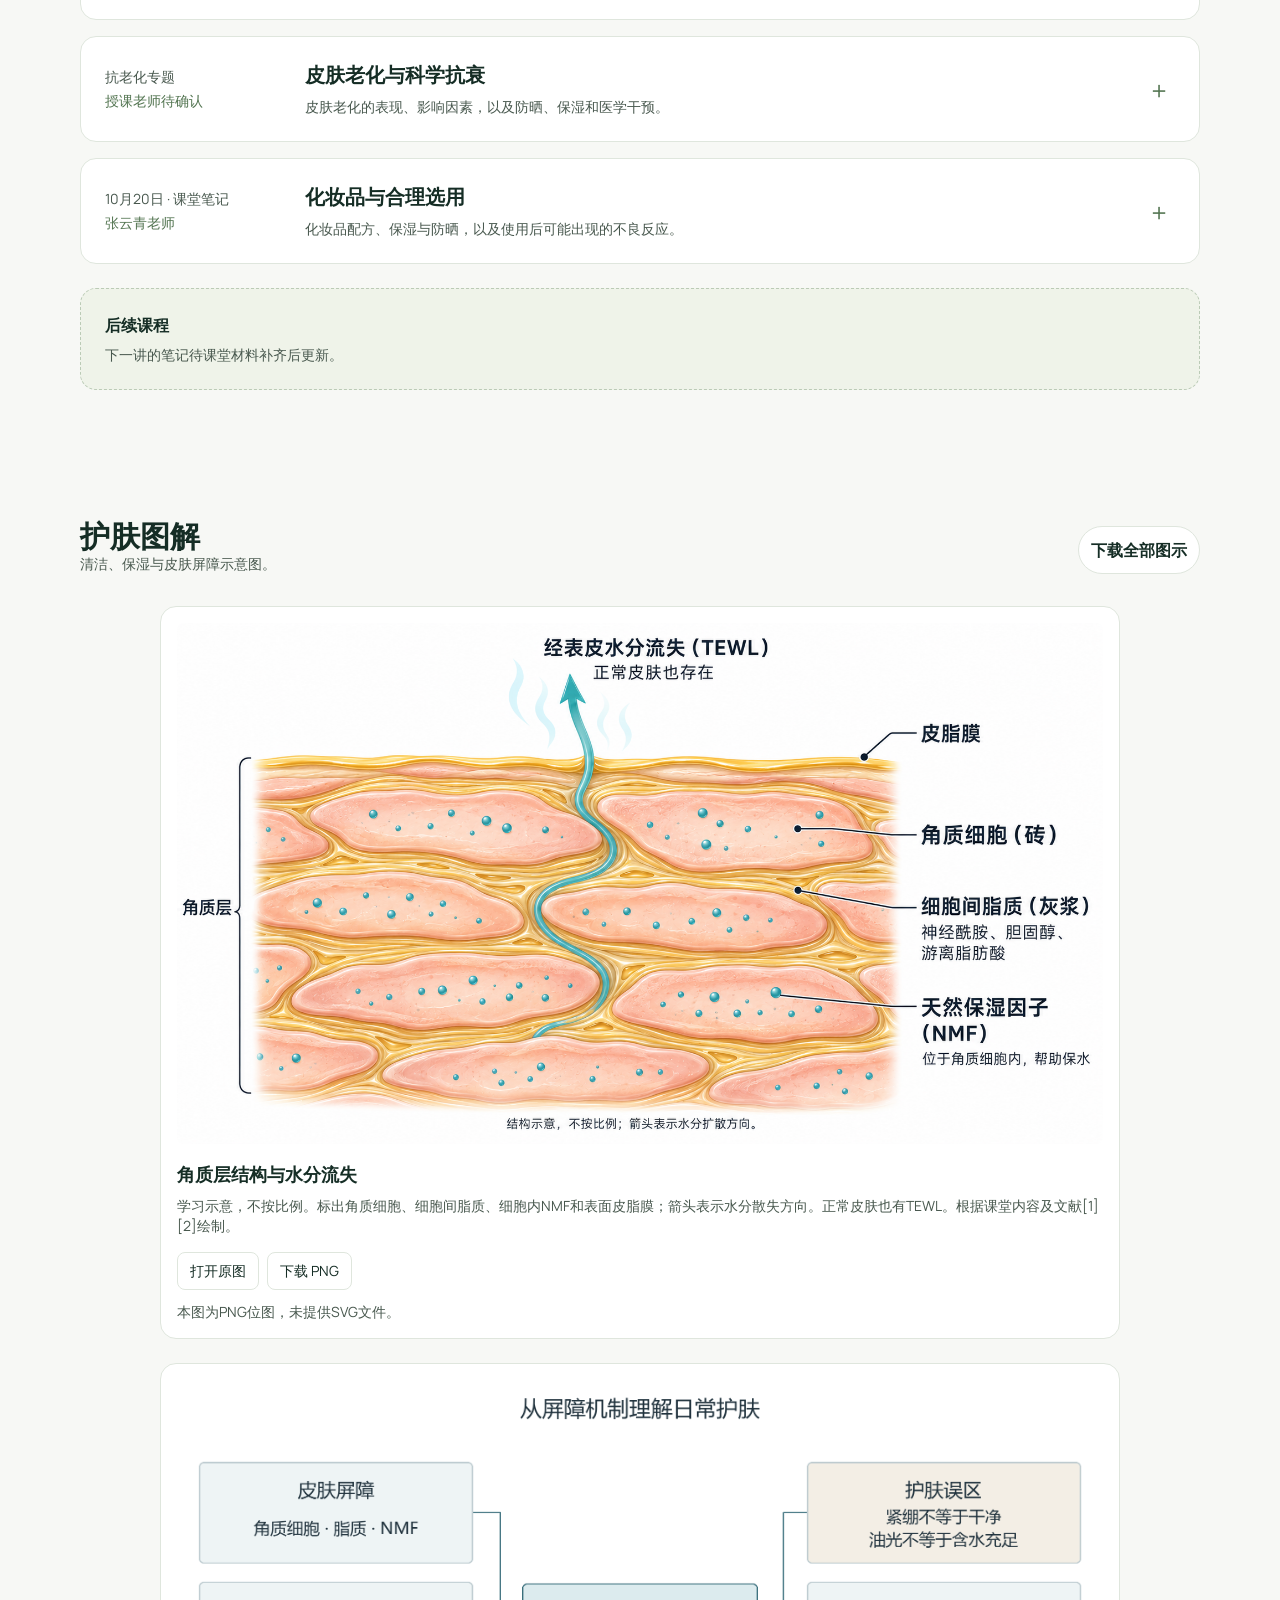
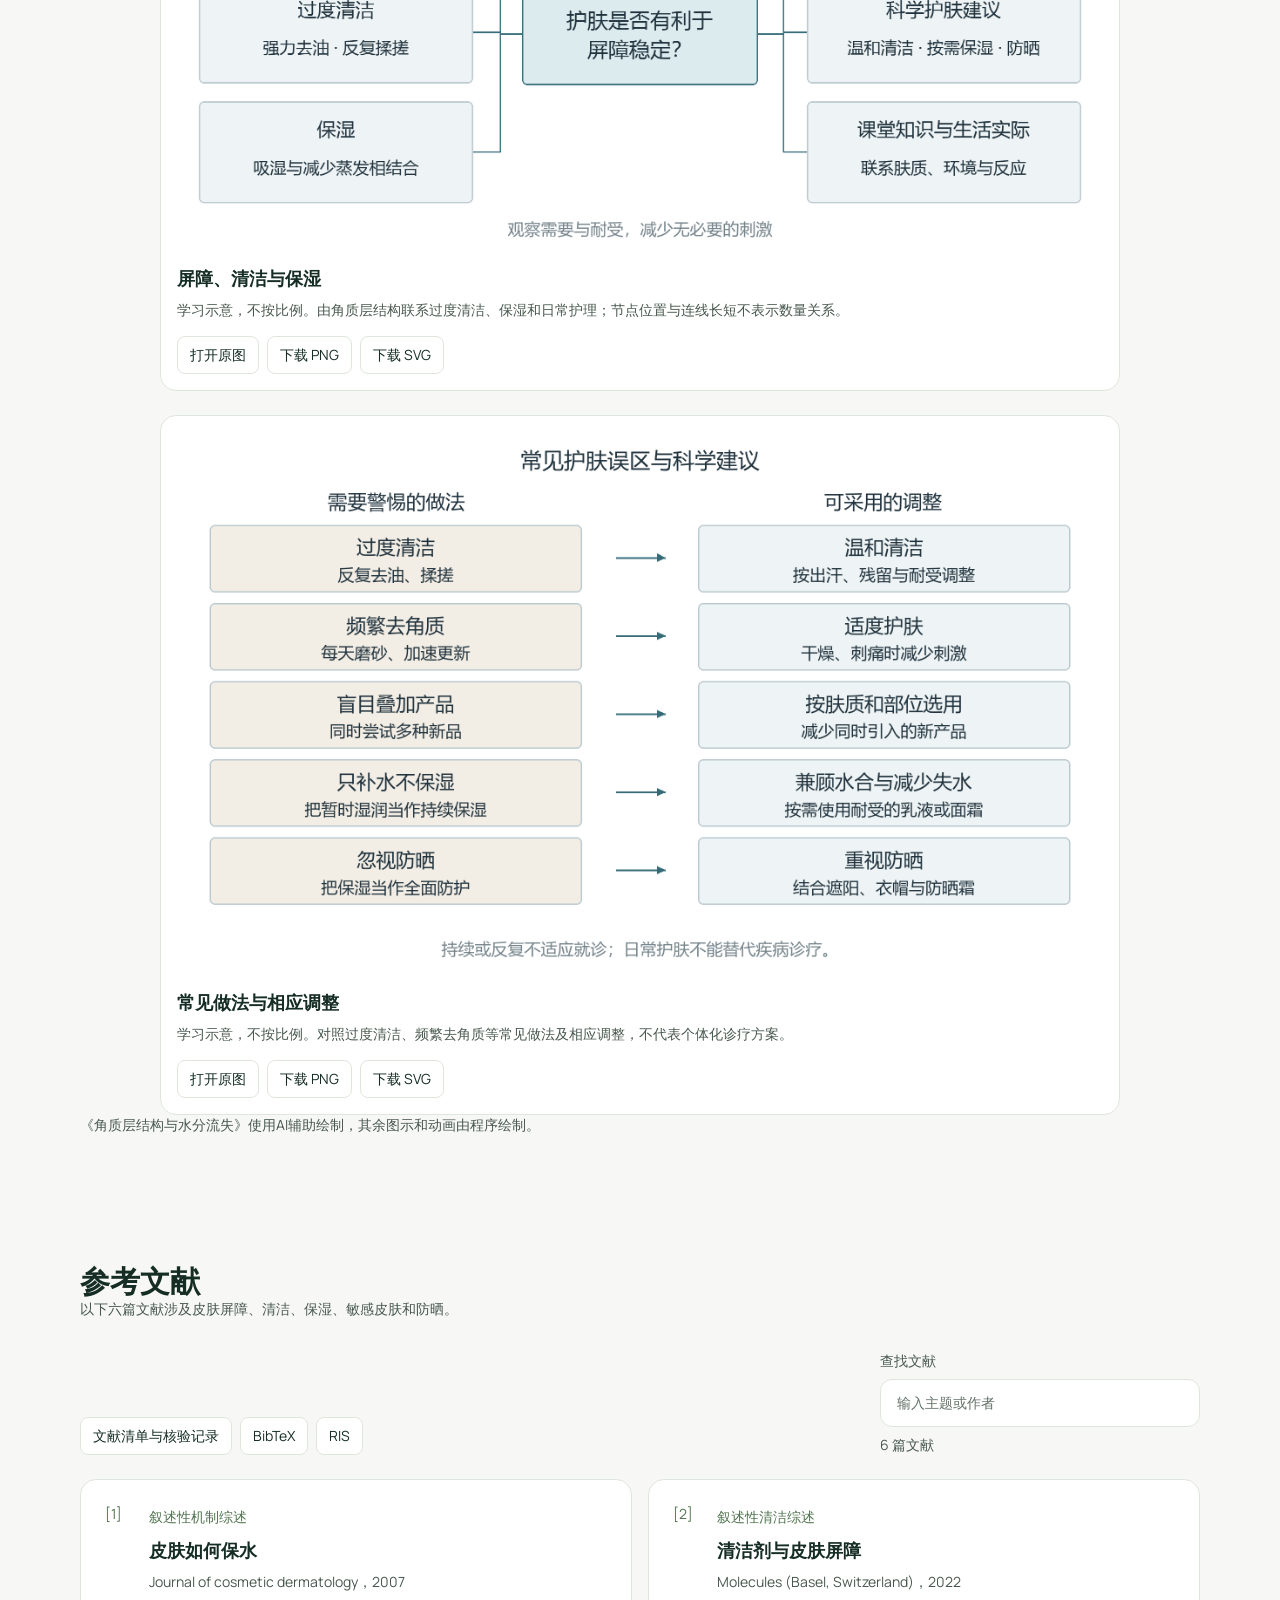
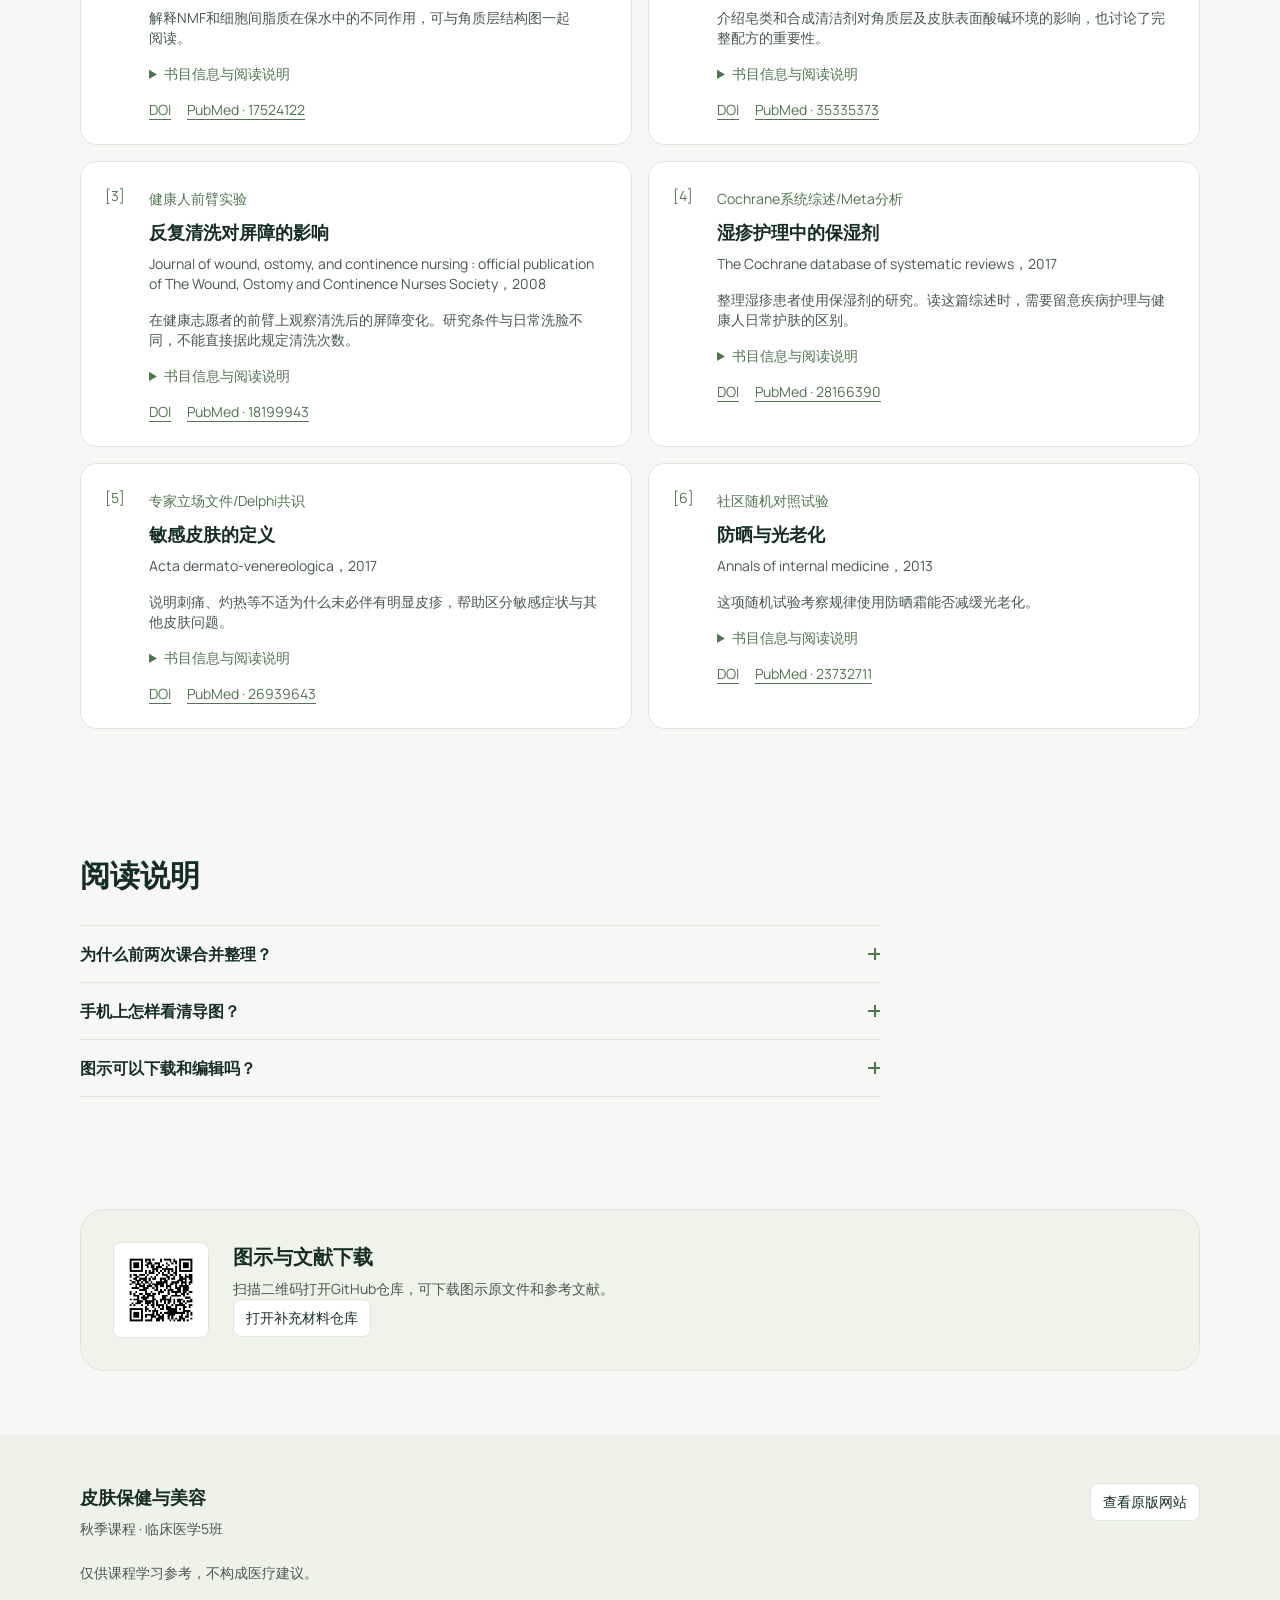
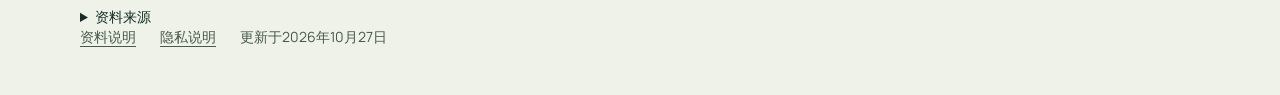
==== commit 1d47f57b: "Make course preview read like study notes and remove promotional effects" ====
--- a/docs/design-preview/index.html
+++ b/docs/design-preview/index.html
@@ -1,9 +1,7 @@
-<!doctype html><html lang="zh-CN"><head><meta charset="utf-8"><meta name="viewport" content="width=device-width,initial-scale=1"><meta name="robots" content="noindex,follow"><meta name="description" content="中山大学皮肤保健与美容课程笔记，按课次查看专题导图、文字笔记、护肤图解与参考文献。"><meta name="theme-color" content="#f7f8f5"><meta property="og:title" content="皮肤保健与美容 · 秋季课程笔记"><meta property="og:description" content="课堂专题、屏障护理图解与文献选读。"><meta property="og:type" content="website"><meta property="og:image" content="https://hanson2017ear.github.io/skin-barrier-skincare-course/assets/skin-barrier-poster.png"><title>皮肤保健与美容 · 秋季课程笔记</title><link rel="icon" href="../assets/favicon.svg" type="image/svg+xml"><link rel="preload" href="fonts/manrope-latin.woff2" as="font" type="font/woff2" crossorigin><link rel="stylesheet" href="style.css"></head><body><a class="skip-link" href="#main">跳到正文</a><header class="site-nav"><a class="brand" href="#top">皮肤保健与美容</a><nav class="nav-links" aria-label="主要导航"><a class="nav-link" href="#lessons">课堂笔记</a><a class="nav-link" href="#figures">护肤图解</a><a class="nav-link" href="#references">文献选读</a></nav><a class="compare-link" href="../">原版对照</a><button class="menu-toggle" type="button" aria-expanded="false" aria-controls="mobile-menu"><span>目录</span><span class="menu-lines" aria-hidden="true"><span></span><span></span></span></button></header>
-<dialog class="mobile-menu" id="mobile-menu" aria-label="网站目录"><div class="mobile-menu-head"><span class="brand">皮肤保健与美容</span><button type="button" class="menu-close" autofocus><span>关闭</span><span class="menu-lines" aria-hidden="true"><span></span><span></span></span></button></div><nav class="mobile-links" aria-label="手机导航"><a href="#lessons">课堂笔记</a><a href="#figures">护肤图解</a><a href="#references">文献选读</a><a href="#questions">常见问题</a><a href="../">原版对照</a></nav><p class="source-note">秋季课程 · 临床医学5班</p></dialog><main id="main"><section class="hero container" id="top"><div class="hero-copy"><p class="hero-meta">中山大学公共选修课 · 秋季课程 · 临床医学5班</p><h1 class="hero-heading">皮肤保健与美容</h1><p class="hero-lead">从角质层的保护作用，读懂清洁、保湿和日常护理。<br>课堂笔记、图示与文献放在一起，方便课后查阅。</p><div class="hero-cta"><a class="button primary" href="#lessons">查看课堂笔记</a></div><p class="scope-line">六个专题 · 三张护肤配图 · 六篇核验文献</p></div>
-<figure class="hero-visual" data-reveal><div class="visual-toolbar"><span>清洁方式与皮肤屏障</span><button class="media-toggle" id="motion-toggle" type="button" aria-controls="hero-motion" hidden>播放动画</button></div><img class="hero-media" id="hero-motion" src="../assets/skin-barrier-poster.png" data-animation="../assets/skin-barrier-comparison.gif" data-poster="../assets/skin-barrier-poster.png" alt="过度清洁与温和清洁加合理保湿的屏障对照，正常皮肤也有TEWL" width="1200" height="840"><figcaption class="visual-caption" id="hero-caption">正常皮肤也有经表皮水分流失。水滴用于说明机制，不代表实测数值或即时修复。</figcaption><div class="visual-download"><a class="file-link" href="../assets/skin-barrier-comparison.gif" download="skin-barrier-comparison.gif">下载动图</a><a class="file-link" href="../assets/skin-barrier-comparison.gif" target="_blank" rel="noopener">打开动图原图</a><p class="download-hint">若浏览器打开原图，可右键或长按保存；全部图示包也包含此动图。</p></div></figure></section>
-<div class="feature-strip container" data-reveal><div class="feature-item"><h2>按课次查找</h2><p>日期、主题和老师姓名，都能用来找到笔记。</p></div><div class="feature-item"><h2>图片与文字一起读</h2><p>先看导图，再展开文字版；手机上也能查阅。</p></div><div class="feature-item"><h2>引用可追溯</h2><p>课堂来源和外部文献分开标注，书目信息可核对。</p></div></div>
-<section class="principle-section container" aria-label="清洁与保湿的学习重点"><h2 class="principle"><span class="word">洗后</span><span class="word">不必追求</span><span class="word">紧绷，</span><br><span class="word">保湿</span><span class="word">也不止于</span><span class="word">补水。</span></h2><p class="principle-note">清洁与保湿都需要考虑皮肤屏障。相关机制见文献 <a href="#ref-1">[1]</a><a href="#ref-2">[2]</a>。</p></section>
-<section class="section container" id="lessons" data-nav data-reveal><div class="section-header"><div><h2 class="section-title">课堂笔记</h2><p class="section-description">选课次，读导图与笔记，再查相关文献。</p></div></div><p class="study-notice">仅供课程学习参考，不构成医疗建议。</p><div class="date-filters" role="group" aria-label="按课次筛选笔记"><button class="filter-button" type="button" data-date-filter="all" aria-pressed="true">全部专题</button><button class="filter-button" type="button" data-date-filter="2026-09-15 2026-09-22" aria-pressed="false"><span>9月15日、22日</span><span>龚子鉴老师</span><span class="date-sharing">合并笔记 · 三个专题</span></button><button class="filter-button" type="button" data-date-filter="2026-09-29" aria-pressed="false"><time>9月29日</time><span>夏悦老师</span></button><button class="filter-button" type="button" data-date-filter="2026-10-20" aria-pressed="false"><time>10月20日</time><span>张云青老师</span></button><button class="filter-button" type="button" data-date-filter="unassigned" aria-pressed="false"><span>日期待核</span><span>抗老化专题</span></button></div><p class="filter-note" id="date-filter-note" role="status" aria-live="polite">9月15日和22日共用三个专题；10月20日为化妆品专题，抗老化日期待核。</p><details class="course-source"><summary>课次与资料来源</summary><p>9月15日、22日龚子鉴老师的笔记合并整理，内容未逐日划分。9月29日夏悦老师讲授常见损容性皮肤病；10月20日张云青老师讲授化妆品相关知识，对应笔记最后一部分。抗老化专题的授课老师尚待确认。</p></details><div class="search-row"><label for="lesson-search">查找笔记</label><input id="lesson-search" type="search" placeholder="输入主题、知识点或老师姓名" autocomplete="off"><button class="reset-button" type="button" id="reset-lessons">清空筛选</button><span class="count" id="lesson-count" role="status" aria-live="polite"></span></div><div class="lesson-list"><article class="lesson" id="skin-foundations" data-dates="2026-09-15 2026-09-22" data-search="皮肤基础与日常养护 龚子鉴老师 角质层、皮脂膜和水分调节，以及肤质判断、清洁与保湿。 9月15日、9月22日 · 合并笔记 皮肤结构 维护皮肤健康与美观 表皮、真皮与皮下组织 皮脂腺等附属器参与功能 屏障的砖墙结构 角质细胞构成“砖块” 细胞间脂质构成“灰浆” 皮面脂膜有助减少水分散失 水分如何留住 NMF帮助角质层保水 正常皮肤也存在TEWL 屏障受损时水分更易散失 认识自己的皮肤 观察干性、油性与中性状态 混合皮肤可分区照顾 敏感需要关注刺激与不适 清洁与保湿配合 避免过强清洁和反复摩擦 吸湿成分帮助增加含水量 封闭性成分帮助减少失水 日常护理 随季节和环境调整护理 减少无必要的产品更换 重视防晒与均衡饮食">
+<!doctype html><html lang="zh-CN"><head><meta charset="utf-8"><meta name="viewport" content="width=device-width,initial-scale=1"><meta name="robots" content="noindex,follow"><meta name="description" content="中山大学皮肤保健与美容课程笔记，按课次查看专题导图、文字笔记、护肤图解与参考文献。"><meta name="theme-color" content="#f7f8f5"><meta property="og:title" content="皮肤保健与美容 · 秋季课程笔记"><meta property="og:description" content="课堂专题、屏障护理图解与参考文献。"><meta property="og:type" content="website"><meta property="og:image" content="https://hanson2017ear.github.io/skin-barrier-skincare-course/assets/skin-barrier-poster.png"><title>皮肤保健与美容 · 秋季课程笔记</title><link rel="icon" href="../assets/favicon.svg" type="image/svg+xml"><link rel="preload" href="fonts/manrope-latin.woff2" as="font" type="font/woff2" crossorigin><link rel="stylesheet" href="style.css"></head><body><a class="skip-link" href="#main">跳到正文</a><header class="site-nav"><a class="brand" href="#top">皮肤保健与美容</a><nav class="nav-links" aria-label="主要导航"><a class="nav-link" href="#lessons">课堂笔记</a><a class="nav-link" href="#figures">护肤图解</a><a class="nav-link" href="#references">参考文献</a></nav><a class="compare-link" href="../">原版对照</a><button class="menu-toggle" type="button" aria-expanded="false" aria-controls="mobile-menu"><span>目录</span><span class="menu-lines" aria-hidden="true"><span></span><span></span></span></button></header>
+<dialog class="mobile-menu" id="mobile-menu" aria-label="网站目录"><div class="mobile-menu-head"><span class="brand">皮肤保健与美容</span><button type="button" class="menu-close" autofocus><span>关闭</span><span class="menu-lines" aria-hidden="true"><span></span><span></span></span></button></div><nav class="mobile-links" aria-label="手机导航"><a href="#lessons">课堂笔记</a><a href="#figures">护肤图解</a><a href="#references">参考文献</a><a href="#questions">阅读说明</a><a href="../">原版对照</a></nav><p class="source-note">秋季课程 · 临床医学5班</p></dialog><main id="main"><section class="hero container" id="top"><div class="hero-copy"><p class="hero-meta">中山大学公共选修课 · 秋季课程 · 临床医学5班</p><h1 class="hero-heading">皮肤保健与美容</h1><p class="hero-lead">按上课日期整理的课堂笔记，附专题导图、护肤示意图和参考文献。</p><div class="hero-cta"><a class="button primary" href="#lessons">查看课堂笔记</a></div><p class="scope-line">已整理至10月20日课程，另附抗老化专题笔记。</p></div>
+<figure class="hero-visual"><div class="visual-toolbar"><span>清洁方式与皮肤屏障</span><button class="media-toggle" id="motion-toggle" type="button" aria-controls="hero-motion" hidden>播放动画</button></div><img class="hero-media" id="hero-motion" src="../assets/skin-barrier-poster.png" data-animation="../assets/skin-barrier-comparison.gif" data-poster="../assets/skin-barrier-poster.png" alt="过度清洁与温和清洁加合理保湿的屏障对照，正常皮肤也有TEWL" width="1200" height="840"><figcaption class="visual-caption" id="hero-caption">正常皮肤也有经表皮水分流失。水滴用于说明机制，不代表实测数值或即时修复。</figcaption><div class="visual-download"><a class="file-link" href="../assets/skin-barrier-comparison.gif" download="skin-barrier-comparison.gif">下载动图</a><a class="file-link" href="../assets/skin-barrier-comparison.gif" target="_blank" rel="noopener">打开动图原图</a><p class="download-hint">也可打开原图，右键或长按保存。图示压缩包中包含这张动图。</p></div></figure></section>
+<section class="section container" id="lessons" data-nav><div class="section-header"><div><h2 class="section-title">课堂笔记</h2><p class="section-description">点击日期筛选，或输入主题、知识点、老师姓名查找。</p></div></div><p class="study-notice">仅供课程学习参考，不构成医疗建议。</p><div class="date-filters" role="group" aria-label="按课次筛选笔记"><button class="filter-button" type="button" data-date-filter="all" aria-pressed="true">全部专题</button><button class="filter-button" type="button" data-date-filter="2026-09-15 2026-09-22" aria-pressed="false"><span>9月15日、22日</span><span>龚子鉴老师</span><span class="date-sharing">合并笔记 · 三个专题</span></button><button class="filter-button" type="button" data-date-filter="2026-09-29" aria-pressed="false"><time>9月29日</time><span>夏悦老师</span></button><button class="filter-button" type="button" data-date-filter="2026-10-20" aria-pressed="false"><time>10月20日</time><span>张云青老师</span></button><button class="filter-button" type="button" data-date-filter="unassigned" aria-pressed="false"><span>日期待核</span><span>抗老化专题</span></button></div><p class="filter-note" id="date-filter-note" role="status" aria-live="polite">9月15日和22日的照片未逐日标注，合并为三个专题。</p><details class="course-source"><summary>课次与资料来源</summary><p>9月15日、22日龚子鉴老师的笔记合并整理，内容未逐日划分。9月29日夏悦老师讲授常见损容性皮肤病；10月20日张云青老师讲授化妆品相关知识，对应笔记最后一部分。抗老化专题的授课老师尚待确认。</p></details><div class="search-row"><label for="lesson-search">查找笔记</label><input id="lesson-search" type="search" placeholder="输入主题、知识点或老师姓名" autocomplete="off"><button class="reset-button" type="button" id="reset-lessons">清空筛选</button><span class="count" id="lesson-count" role="status" aria-live="polite"></span></div><div class="lesson-list"><article class="lesson" id="skin-foundations" data-dates="2026-09-15 2026-09-22" data-search="皮肤基础与日常养护 龚子鉴老师 角质层、皮脂膜和水分调节，以及肤质判断、清洁与保湿。 9月15日、9月22日 · 合并笔记 皮肤结构 维护皮肤健康与美观 表皮、真皮与皮下组织 皮脂腺等附属器参与功能 屏障的砖墙结构 角质细胞构成“砖块” 细胞间脂质构成“灰浆” 皮面脂膜有助减少水分散失 水分如何留住 NMF帮助角质层保水 正常皮肤也存在TEWL 屏障受损时水分更易散失 认识自己的皮肤 观察干性、油性与中性状态 混合皮肤可分区照顾 敏感需要关注刺激与不适 清洁与保湿配合 避免过强清洁和反复摩擦 吸湿成分帮助增加含水量 封闭性成分帮助减少失水 日常护理 随季节和环境调整护理 减少无必要的产品更换 重视防晒与均衡饮食">
 <details class="lesson-detail"><summary>
 <span class="lesson-meta"><span>9月15日、9月22日 · 合并笔记</span><span>龚子鉴老师</span></span>
 <span class="lesson-heading"><span class="lesson-title">皮肤基础与日常养护</span><span class="summary-text">角质层、皮脂膜和水分调节，以及肤质判断、清洁与保湿。</span></span>
@@ -11,7 +9,7 @@
 <div class="lesson-body"><div class="map-toolbar"><span>课堂思维导图</span><a class="file-link" href="../assets/lessons/skin-foundations.svg" target="_blank" rel="noopener">打开原图</a></div>
 <a class="map-frame" href="../assets/lessons/skin-foundations.svg" target="_blank" rel="noopener" aria-label="放大查看皮肤基础与日常养护导图"><img src="../assets/lessons/skin-foundations.svg" alt="皮肤基础与日常养护思维导图" width="1800" height="1100" loading="lazy"></a>
 <div class="download-row"><a class="file-link" href="../assets/lessons/skin-foundations.png" download>下载 PNG</a><a class="file-link" href="../assets/lessons/skin-foundations.svg" download>下载 SVG</a><a class="file-link" href="../assets/lessons/skin-foundations.mmd" download>导图源码</a></div><p class="source-note">龚子鉴老师9月15日、9月22日课程合并笔记。</p>
-<details class="text-notes"><summary>展开文字版笔记</summary><ul class="branch-list"><li><strong>皮肤结构</strong><ul><li>维护皮肤健康与美观</li><li>表皮、真皮与皮下组织</li><li>皮脂腺等附属器参与功能</li></ul></li><li><strong>屏障的砖墙结构</strong><ul><li>角质细胞构成“砖块”</li><li>细胞间脂质构成“灰浆”</li><li>皮面脂膜有助减少水分散失</li></ul></li><li><strong>水分如何留住</strong><ul><li>NMF帮助角质层保水</li><li>正常皮肤也存在TEWL</li><li>屏障受损时水分更易散失</li></ul></li><li><strong>认识自己的皮肤</strong><ul><li>观察干性、油性与中性状态</li><li>混合皮肤可分区照顾</li><li>敏感需要关注刺激与不适</li></ul></li><li><strong>清洁与保湿配合</strong><ul><li>避免过强清洁和反复摩擦</li><li>吸湿成分帮助增加含水量</li><li>封闭性成分帮助减少失水</li></ul></li><li><strong>日常护理</strong><ul><li>随季节和环境调整护理</li><li>减少无必要的产品更换</li><li>重视防晒与均衡饮食</li></ul></li></ul></details><details class="classroom-photo text-notes"><summary>查看课堂拍摄笔记</summary><figure><img loading="lazy" src="../assets/classroom-cleansing.jpg" alt="龚子鉴老师前两次课程的合并笔记，介绍清洁产品与皮脂膜"><figcaption class="source-note">龚子鉴老师前两次课程合并笔记：清洁产品与皮脂膜。课堂拍摄。产品耐受还受完整配方及使用方式影响。</figcaption></figure></details></div></details></article><article class="lesson" id="light-and-injection" data-dates="2026-09-15 2026-09-22" data-search="光电与注射美容入门 龚子鉴老师 激光、强脉冲光、肉毒毒素和透明质酸填充的原理与风险。 9月15日、9月22日 · 合并笔记 光与组织相互作用 光可反射、散射、透过或吸收 黑色素、血红蛋白和水是靶基 不同波长的吸收特征不同 读懂激光参数 波长关联靶组织与作用深度 脉冲宽度影响热作用过程 能量密度关系疗效与风险 强脉冲光 IPL使用宽谱脉冲光 滤光片改变可用光谱范围 选择性光热作用 肉毒毒素注射 作用于神经肌肉信号传递 课堂区分经典与微滴注射 注射层次与目标组织相关 透明质酸与填充 注射填充用于改善组织容积 选型需要考虑位置与层次 血管栓塞是严重并发症 适应证与风险 先明确想改善的具体问题 由正规医疗机构评估适应证 不把展示病例当普遍效果">
+<details class="text-notes"><summary>展开文字版笔记</summary><ul class="branch-list"><li><strong>皮肤结构</strong><ul><li>维护皮肤健康与美观</li><li>表皮、真皮与皮下组织</li><li>皮脂腺等附属器参与功能</li></ul></li><li><strong>屏障的砖墙结构</strong><ul><li>角质细胞构成“砖块”</li><li>细胞间脂质构成“灰浆”</li><li>皮面脂膜有助减少水分散失</li></ul></li><li><strong>水分如何留住</strong><ul><li>NMF帮助角质层保水</li><li>正常皮肤也存在TEWL</li><li>屏障受损时水分更易散失</li></ul></li><li><strong>认识自己的皮肤</strong><ul><li>观察干性、油性与中性状态</li><li>混合皮肤可分区照顾</li><li>敏感需要关注刺激与不适</li></ul></li><li><strong>清洁与保湿配合</strong><ul><li>避免过强清洁和反复摩擦</li><li>吸湿成分帮助增加含水量</li><li>封闭性成分帮助减少失水</li></ul></li><li><strong>日常护理</strong><ul><li>随季节和环境调整护理</li><li>减少无必要的产品更换</li><li>重视防晒与均衡饮食</li></ul></li></ul></details><details class="classroom-photo text-notes"><summary>查看课堂拍摄笔记</summary><figure><img loading="lazy" src="../assets/classroom-cleansing.jpg" alt="龚子鉴老师前两次课程的合并笔记，介绍清洁产品与皮脂膜"><figcaption class="source-note">龚子鉴老师前两次课的清洁产品与皮脂膜笔记，课堂拍摄。产品刺激性还受完整配方及使用方式影响。</figcaption></figure></details></div></details></article><article class="lesson" id="light-and-injection" data-dates="2026-09-15 2026-09-22" data-search="光电与注射美容入门 龚子鉴老师 激光、强脉冲光、肉毒毒素和透明质酸填充的原理与风险。 9月15日、9月22日 · 合并笔记 光与组织相互作用 光可反射、散射、透过或吸收 黑色素、血红蛋白和水是靶基 不同波长的吸收特征不同 读懂激光参数 波长关联靶组织与作用深度 脉冲宽度影响热作用过程 能量密度关系疗效与风险 强脉冲光 IPL使用宽谱脉冲光 滤光片改变可用光谱范围 选择性光热作用 肉毒毒素注射 作用于神经肌肉信号传递 课堂区分经典与微滴注射 注射层次与目标组织相关 透明质酸与填充 注射填充用于改善组织容积 选型需要考虑位置与层次 血管栓塞是严重并发症 适应证与风险 先明确想改善的具体问题 由正规医疗机构评估适应证 不把展示病例当普遍效果">
 <details class="lesson-detail"><summary>
 <span class="lesson-meta"><span>9月15日、9月22日 · 合并笔记</span><span>龚子鉴老师</span></span>
 <span class="lesson-heading"><span class="lesson-title">光电与注射美容入门</span><span class="summary-text">激光、强脉冲光、肉毒毒素和透明质酸填充的原理与风险。</span></span>
@@ -51,9 +49,9 @@
 <div class="lesson-body"><div class="map-toolbar"><span>课堂思维导图</span><a class="file-link" href="../assets/lessons/cosmetics.svg" target="_blank" rel="noopener">打开原图</a></div>
 <a class="map-frame" href="../assets/lessons/cosmetics.svg" target="_blank" rel="noopener" aria-label="放大查看化妆品与合理选用导图"><img src="../assets/lessons/cosmetics.svg" alt="化妆品与合理选用思维导图" width="1800" height="1100" loading="lazy"></a>
 <div class="download-row"><a class="file-link" href="../assets/lessons/cosmetics.png" download>下载 PNG</a><a class="file-link" href="../assets/lessons/cosmetics.svg" download>下载 SVG</a><a class="file-link" href="../assets/lessons/cosmetics.mmd" download>导图源码</a></div><p class="source-note">张云青老师10月20日关于化妆品与合理选用的课堂笔记。</p>
-<details class="text-notes"><summary>展开文字版笔记</summary><ul class="branch-list"><li><strong>产品用途</strong><ul><li>化妆品与药品的目的不同</li><li>清洁、护肤与彩妆各有用途</li><li>产品层级不等于步骤越多越好</li></ul></li><li><strong>配方组成</strong><ul><li>基质常由油相和水相构成</li><li>辅料关系稳定与使用感</li><li>功效需要结合配方与评价</li></ul></li><li><strong>保湿的两条路径</strong><ul><li>吸湿成分帮助吸住水分</li><li>封闭性成分帮助减少蒸发</li><li>化妆水的保湿能力有限</li></ul></li><li><strong>功效看机制与证据</strong><ul><li>抗皱涉及保湿与损伤防护</li><li>提亮涉及黑素生成和代谢</li><li>细胞实验不能替代人体评价</li></ul></li><li><strong>防晒与肤质匹配</strong><ul><li>防晒剂帮助减少紫外线影响</li><li>SPF主要反映UVB防护能力</li><li>不同部位可调整产品质地</li></ul></li><li><strong>使用后的不良反应</strong><ul><li>留意刺激、过敏及光反应</li><li>长痘或色素变化也应观察</li><li>减少刺激并及时评估持续症状</li></ul></li></ul></details></div></details></article></div><p class="empty-state" id="no-lessons" hidden>没有匹配的笔记。可以换一个关键词，或清空筛选查看全部专题。</p><aside class="pending-note"><h3>后续课程</h3><p>课程结束、资料齐全后，再补充下一讲的笔记与导图。</p></aside></section>
-<section class="section container" id="figures" data-nav data-reveal><div class="section-header"><div><h2 class="section-title">护肤图解</h2><p class="section-description">把课堂里的结构与机制，放回日常护理。</p></div><a class="button secondary" href="../downloads/figures-and-mindmaps.zip" download>下载全部图示</a></div><div class="figures-layout"><article class="figure-card figure-main"><figure><a class="figure-image" href="../assets/figures/figure2_skin_barrier.png" target="_blank" rel="noopener" aria-label="打开角质层结构与水分流失原图"><img src="../assets/figures/figure2_skin_barrier.png" alt="角质层结构与水分流失" width="1672" height="941" loading="lazy"></a><figcaption class="figure-caption"><h3>角质层结构与水分流失</h3><p>学习示意，不按比例。角质细胞、细胞间脂质、NMF与皮脂膜各有作用。正常皮肤也存在经表皮水分流失。根据课堂内容及文献[1][2]绘制。</p></figcaption></figure><div class="download-row"><a class="file-link" href="../assets/figures/figure2_skin_barrier.png" target="_blank" rel="noopener">打开原图</a><a class="file-link" href="../assets/figures/figure2_skin_barrier.png" download>下载 PNG</a></div><p class="raster-note">此图为AI辅助绘制的位图，仅提供PNG，没有可编辑的SVG原图。</p></article><article class="figure-card"><figure><a class="figure-image" href="../assets/figures/figure1_mindmap.png" target="_blank" rel="noopener" aria-label="打开屏障、清洁与保湿原图"><img src="../assets/figures/figure1_mindmap.png" alt="屏障、清洁与保湿" width="2126" height="1075" loading="lazy"></a><figcaption class="figure-caption"><h3>屏障、清洁与保湿</h3><p>学习示意，不按比例。把日常护肤中的误区、机制与调整方法放在一起；节点位置和连线长短不代表数量关系。</p></figcaption></figure><div class="download-row"><a class="file-link" href="../assets/figures/figure1_mindmap.png" target="_blank" rel="noopener">打开原图</a><a class="file-link" href="../assets/figures/figure1_mindmap.png" download>下载 PNG</a><a class="file-link" href="../assets/figures/figure1_mindmap.svg" download>下载 SVG</a></div></article><article class="figure-card"><figure><a class="figure-image" href="../assets/figures/figure3_skincare_advice.png" target="_blank" rel="noopener" aria-label="打开常见做法与相应调整原图"><img src="../assets/figures/figure3_skincare_advice.png" alt="常见做法与相应调整" width="2126" height="1238" loading="lazy"></a><figcaption class="figure-caption"><h3>常见做法与相应调整</h3><p>学习示意，不按比例。温和清洁、按肤质选用产品，并兼顾保湿与防晒；不代表个体化诊疗方案。</p></figcaption></figure><div class="download-row"><a class="file-link" href="../assets/figures/figure3_skincare_advice.png" target="_blank" rel="noopener">打开原图</a><a class="file-link" href="../assets/figures/figure3_skincare_advice.png" download>下载 PNG</a><a class="file-link" href="../assets/figures/figure3_skincare_advice.svg" download>下载 SVG</a></div></article></div><p class="source-note">《角质层结构与水分流失》使用AI辅助绘制，其余导图与动画由程序绘制。均为学习示意。</p></section>
-<section class="section container" id="references" data-nav data-reveal><div class="section-header"><div><h2 class="section-title">文献选读</h2><p class="section-description">围绕屏障、清洁、保湿、敏感皮肤与防晒的六篇资料。</p></div></div><div class="reference-tools"><div class="download-row"><a class="file-link" href="../downloads/references.md" download>文献清单与核验记录</a><a class="file-link" href="../downloads/references.bib" download>BibTeX</a><a class="file-link" href="../downloads/references.ris" download>RIS</a></div><div class="reference-search"><label for="reference-search">查找文献</label><input id="reference-search" type="search" placeholder="输入主题或作者" autocomplete="off"><span class="count" id="ref-count" role="status" aria-live="polite"></span></div></div><div class="references-grid"><article class="reference" id="ref-1" data-search="VERDIER-SÉVRAIN S, BONTÉ F. Skin hydration: a review on its molecular mechanisms[J]. Journal of Cosmetic Dermatology, 2007, 6(2): 75-82. DOI: 10.1111/j.1473-2165.2007.00300.x. 角质细胞内NMF与细胞间脂质参与保水；支持屏障结构与图2 皮肤如何保水 解释NMF和细胞间脂质在保水中的不同作用，可与角质层结构图一起阅读。"><div class="ref-no">[1]</div><div><span class="ref-type">叙述性机制综述</span><h3>皮肤如何保水</h3><p class="reference-meta">Journal of cosmetic dermatology，2007</p><p class="ref-annotation">解释NMF和细胞间脂质在保水中的不同作用，可与角质层结构图一起阅读。</p><details class="ref-details"><summary>书目信息与阅读说明</summary><p class="bibliography">VERDIER-SÉVRAIN S, BONTÉ F. Skin hydration: a review on its molecular mechanisms[J]. Journal of Cosmetic Dermatology, 2007, 6(2): 75-82. DOI: 10.1111/j.1473-2165.2007.00300.x.</p><p class="source-note">经典机制资料，不用来证明某个商品有效。</p></details><div class="ref-links"><a href="https://doi.org/10.1111/j.1473-2165.2007.00300.x" target="_blank" rel="noopener">DOI</a><a href="https://pubmed.ncbi.nlm.nih.gov/17524122/" target="_blank" rel="noopener">PubMed · 17524122</a></div></div></article><article class="reference" id="ref-2" data-search="MIJALJICA D, SPADA F, HARRISON I P. Skin Cleansing without or with Compromise: Soaps and Syndets[J]. Molecules, 2022, 27(6): 2010. DOI: 10.3390/molecules27062010. 清洁剂对角质层蛋白、脂质、NMF及pH的潜在影响；完整配方的重要性 清洁剂与皮肤屏障 介绍皂类和合成清洁剂对角质层及皮肤表面酸碱环境的影响，也讨论了完整配方的重要性。"><div class="ref-no">[2]</div><div><span class="ref-type">叙述性清洁综述</span><h3>清洁剂与皮肤屏障</h3><p class="reference-meta">Molecules (Basel, Switzerland)，2022</p><p class="ref-annotation">介绍皂类和合成清洁剂对角质层及皮肤表面酸碱环境的影响，也讨论了完整配方的重要性。</p><details class="ref-details"><summary>书目信息与阅读说明</summary><p class="bibliography">MIJALJICA D, SPADA F, HARRISON I P. Skin Cleansing without or with Compromise: Soaps and Syndets[J]. Molecules, 2022, 27(6): 2010. DOI: 10.3390/molecules27062010.</p><p class="source-note">作者来自护肤品企业；用于解释机制，不作品牌推荐或成品优劣证明。</p></details><div class="ref-links"><a href="https://doi.org/10.3390/molecules27062010" target="_blank" rel="noopener">DOI</a><a href="https://pubmed.ncbi.nlm.nih.gov/35335373/" target="_blank" rel="noopener">PubMed · 35335373</a></div></div></article><article class="reference" id="ref-3" data-search="VOEGELI D. The effect of washing and drying practices on skin barrier function[J]. Journal of Wound, Ostomy and Continence Nursing, 2008, 35(1): 84-90. DOI: 10.1097/01.WON.0000308623.68582.d7. 重复清洗后TEWL的变化，支持避免无必要的反复清洗 反复清洗对屏障的影响 在健康志愿者的前臂上观察清洗后的屏障变化。研究条件与日常洗脸不同，不能直接据此规定清洗次数。"><div class="ref-no">[3]</div><div><span class="ref-type">健康人前臂实验</span><h3>反复清洗对屏障的影响</h3><p class="reference-meta">Journal of wound, ostomy, and continence nursing : official publication of The Wound, Ostomy and Continence Nurses Society，2008</p><p class="ref-annotation">在健康志愿者的前臂上观察清洗后的屏障变化。研究条件与日常洗脸不同，不能直接据此规定清洗次数。</p><details class="ref-details"><summary>书目信息与阅读说明</summary><p class="bibliography">VOEGELI D. The effect of washing and drying practices on skin barrier function[J]. Journal of Wound, Ostomy and Continence Nursing, 2008, 35(1): 84-90. DOI: 10.1097/01.WON.0000308623.68582.d7.</p><p class="source-note">小样本、前臂部位，残余水分会影响TEWL读数；不能推出人人适用的面部清洗次数。</p></details><div class="ref-links"><a href="https://doi.org/10.1097/01.WON.0000308623.68582.d7" target="_blank" rel="noopener">DOI</a><a href="https://pubmed.ncbi.nlm.nih.gov/18199943/" target="_blank" rel="noopener">PubMed · 18199943</a></div></div></article><article class="reference" id="ref-4" data-search="VAN ZUUREN E J, FEDOROWICZ Z, CHRISTENSEN R, et al. Emollients and moisturisers for eczema[J]. Cochrane Database of Systematic Reviews, 2017, 2(2): CD012119. DOI: 10.1002/14651858.CD012119.pub2. 保湿剂对湿疹护理的作用；不同保湿剂间缺乏可靠的普遍优劣证据 湿疹护理中的保湿剂 整理湿疹患者使用保湿剂的研究。读这篇综述时，需要留意疾病护理与健康人日常护肤的区别。"><div class="ref-no">[4]</div><div><span class="ref-type">Cochrane系统综述/Meta分析</span><h3>湿疹护理中的保湿剂</h3><p class="reference-meta">The Cochrane database of systematic reviews，2017</p><p class="ref-annotation">整理湿疹患者使用保湿剂的研究。读这篇综述时，需要留意疾病护理与健康人日常护肤的区别。</p><details class="ref-details"><summary>书目信息与阅读说明</summary><p class="bibliography">VAN ZUUREN E J, FEDOROWICZ Z, CHRISTENSEN R, et al. Emollients and moisturisers for eczema[J]. Cochrane Database of Systematic Reviews, 2017, 2(2): CD012119. DOI: 10.1002/14651858.CD012119.pub2.</p><p class="source-note">研究对象为湿疹患者，部分研究偏倚风险高或不明；不能无条件外推到健康人。</p></details><div class="ref-links"><a href="https://doi.org/10.1002/14651858.CD012119.pub2" target="_blank" rel="noopener">DOI</a><a href="https://pubmed.ncbi.nlm.nih.gov/28166390/" target="_blank" rel="noopener">PubMed · 28166390</a></div></div></article><article class="reference" id="ref-5" data-search="MISERY L, STÄNDER S, SZEPIETOWSKI J C, et al. Definition of Sensitive Skin: An Expert Position Paper from the Special Interest Group on Sensitive Skin of the International Forum for the Study of Itch[J]. Acta Dermato-Venereologica, 2017, 97(1): 4-6. DOI: 10.2340/00015555-2397. 敏感皮肤的不适感可能与外观不一致；不能只凭肤感诊断 敏感皮肤的定义 说明刺痛、灼热等不适为什么未必伴有明显皮疹，帮助区分敏感症状与其他皮肤问题。"><div class="ref-no">[5]</div><div><span class="ref-type">专家立场文件/Delphi共识</span><h3>敏感皮肤的定义</h3><p class="reference-meta">Acta dermato-venereologica，2017</p><p class="ref-annotation">说明刺痛、灼热等不适为什么未必伴有明显皮疹，帮助区分敏感症状与其他皮肤问题。</p><details class="ref-details"><summary>书目信息与阅读说明</summary><p class="bibliography">MISERY L, STÄNDER S, SZEPIETOWSKI J C, et al. Definition of Sensitive Skin: An Expert Position Paper from the Special Interest Group on Sensitive Skin of the International Forum for the Study of Itch[J]. Acta Dermato-Venereologica, 2017, 97(1): 4-6. DOI: 10.2340/00015555-2397.</p><p class="source-note">定义性专家意见，不是疗效试验；症状需与可解释的皮肤病区别。</p></details><div class="ref-links"><a href="https://doi.org/10.2340/00015555-2397" target="_blank" rel="noopener">DOI</a><a href="https://pubmed.ncbi.nlm.nih.gov/26939643/" target="_blank" rel="noopener">PubMed · 26939643</a></div></div></article><article class="reference" id="ref-6" data-search="HUGHES M C, WILLIAMS G M, BAKER P, et al. Sunscreen and prevention of skin aging: a randomized trial[J]. Annals of Internal Medicine, 2013, 158(11): 781-790. DOI: 10.7326/0003-4819-158-11-201306040-00002. 规律使用防晒霜有助于减缓光老化 防晒与光老化 这项随机试验考察规律使用防晒霜能否减缓光老化。"><div class="ref-no">[6]</div><div><span class="ref-type">社区随机对照试验</span><h3>防晒与光老化</h3><p class="reference-meta">Annals of internal medicine，2013</p><p class="ref-annotation">这项随机试验考察规律使用防晒霜能否减缓光老化。</p><details class="ref-details"><summary>书目信息与阅读说明</summary><p class="bibliography">HUGHES M C, WILLIAMS G M, BAKER P, et al. Sunscreen and prevention of skin aging: a randomized trial[J]. Annals of Internal Medicine, 2013, 158(11): 781-790. DOI: 10.7326/0003-4819-158-11-201306040-00002.</p><p class="source-note">澳大利亚社区成人研究；不代表所有年龄、肤色或产品的效果相同，也不等于逆转衰老。</p></details><div class="ref-links"><a href="https://doi.org/10.7326/0003-4819-158-11-201306040-00002" target="_blank" rel="noopener">DOI</a><a href="https://pubmed.ncbi.nlm.nih.gov/23732711/" target="_blank" rel="noopener">PubMed · 23732711</a></div></div></article></div><p class="empty-state" id="no-references" hidden>没有匹配的文献。换一个关键词，或清空输入查看全部文献。</p></section>
-<section class="section container" id="questions" data-reveal><div class="section-header"><div><h2 class="section-title">查阅时的几个问题</h2><p class="section-description">关于课程归档、手机阅读和资料下载。</p></div></div><div class="faq-grid"><details class="faq"><summary>这里整理了哪些资料？</summary><p>目前有六个课堂专题的思维导图、文字笔记、三张护肤配图和六篇参考文献，供课程复习使用。</p></details><details class="faq"><summary>怎样找到某次课的笔记？</summary><p>点击日期，也可以输入专题、知识点或老师姓名。日期与关键词可以一起使用；“清空筛选”会恢复全部专题。</p></details><details class="faq"><summary>为什么9月15日和22日合并显示？</summary><p>前两次课的现有照片合并整理，没有足够标记逐日划分，因此共用皮肤基础、光电与注射美容、头发与护发三张导图。</p></details><details class="faq"><summary>10月20日是哪位老师、什么内容？</summary><p>10月20日由张云青老师讲授化妆品相关知识，对应笔记最后一部分。抗老化专题另行整理，授课老师仍待确认。</p></details><details class="faq"><summary>手机上看不清导图怎么办？</summary><p>点开“打开原图”放大，或展开文字版笔记。需要留存或编辑时，可下载PNG、SVG或Mermaid源码。</p></details><details class="faq"><summary>参考文献和图示可以怎样使用？</summary><p>文献附有DOI、PubMed链接和阅读说明；图示原文件可下载。外部文献与课堂笔记分别标注，本页仅供课程学习参考，不构成医疗建议。</p></details></div></section>
-<section class="container materials-callout" data-reveal><img class="repo-qr" src="../assets/qr_github.png" alt="指向GitHub补充材料仓库首页的二维码" width="130" height="130"><div class="material-copy"><h2>留存原文件</h2><p>导图、配图和参考文献都在补充材料仓库中。需要放大、编辑或离线查阅时，可下载原文件。</p><a class="file-link" href="https://github.com/hanson2017ear/skin-barrier-skincare-course" target="_blank" rel="noopener">打开补充材料仓库</a></div></section><div class="final-cta container"><a class="button primary" href="#lessons">查看课堂笔记</a></div></main>
-<footer class="site-footer"><div class="container"><div class="footer-top"><div><p>皮肤保健与美容</p><p>秋季课程 · 临床医学5班</p></div><a class="file-link" href="../">查看原版网站</a></div><p class="legal-copy">仅供课程学习参考，不构成医疗建议。</p><details class="footer-details"><summary>资料来源与制作说明</summary><p>笔记依据课表和课堂PPT照片整理。公开网页只展示课程和班级，不列个人姓名或学号。Codex协助资料整理、文字编辑与网页制作；《角质层结构与水分流失》使用AI辅助绘制。图示不代表实验测量结果。本页是独立设计预览，课堂内容与原版一致。</p></details><div class="footer-links"><a href="about.html">资料使用说明</a><a href="privacy.html">隐私说明</a><span>更新于2026年10月26日</span></div></div></footer><script src="app.js" defer></script></body></html>+<details class="text-notes"><summary>展开文字版笔记</summary><ul class="branch-list"><li><strong>产品用途</strong><ul><li>化妆品与药品的目的不同</li><li>清洁、护肤与彩妆各有用途</li><li>产品层级不等于步骤越多越好</li></ul></li><li><strong>配方组成</strong><ul><li>基质常由油相和水相构成</li><li>辅料关系稳定与使用感</li><li>功效需要结合配方与评价</li></ul></li><li><strong>保湿的两条路径</strong><ul><li>吸湿成分帮助吸住水分</li><li>封闭性成分帮助减少蒸发</li><li>化妆水的保湿能力有限</li></ul></li><li><strong>功效看机制与证据</strong><ul><li>抗皱涉及保湿与损伤防护</li><li>提亮涉及黑素生成和代谢</li><li>细胞实验不能替代人体评价</li></ul></li><li><strong>防晒与肤质匹配</strong><ul><li>防晒剂帮助减少紫外线影响</li><li>SPF主要反映UVB防护能力</li><li>不同部位可调整产品质地</li></ul></li><li><strong>使用后的不良反应</strong><ul><li>留意刺激、过敏及光反应</li><li>长痘或色素变化也应观察</li><li>减少刺激并及时评估持续症状</li></ul></li></ul></details></div></details></article></div><p class="empty-state" id="no-lessons" hidden>没有找到笔记。换个关键词，或点“清空筛选”。</p><aside class="pending-note"><h3>后续课程</h3><p>下一讲的笔记待课堂材料补齐后更新。</p></aside></section>
+<section class="section container" id="figures" data-nav><div class="section-header"><div><h2 class="section-title">护肤图解</h2><p class="section-description">清洁、保湿与皮肤屏障示意图。</p></div><a class="button secondary" href="../downloads/figures-and-mindmaps.zip" download>下载全部图示</a></div><div class="figures-layout"><article class="figure-card figure-main"><figure><a class="figure-image" href="../assets/figures/figure2_skin_barrier.png" target="_blank" rel="noopener" aria-label="打开角质层结构与水分流失原图"><img src="../assets/figures/figure2_skin_barrier.png" alt="角质层结构与水分流失" width="1672" height="941" loading="lazy"></a><figcaption class="figure-caption"><h3>角质层结构与水分流失</h3><p>学习示意，不按比例。标出角质细胞、细胞间脂质、细胞内NMF和表面皮脂膜；箭头表示水分散失方向。正常皮肤也有TEWL。根据课堂内容及文献[1][2]绘制。</p></figcaption></figure><div class="download-row"><a class="file-link" href="../assets/figures/figure2_skin_barrier.png" target="_blank" rel="noopener">打开原图</a><a class="file-link" href="../assets/figures/figure2_skin_barrier.png" download>下载 PNG</a></div><p class="raster-note">本图为PNG位图，未提供SVG文件。</p></article><article class="figure-card"><figure><a class="figure-image" href="../assets/figures/figure1_mindmap.png" target="_blank" rel="noopener" aria-label="打开屏障、清洁与保湿原图"><img src="../assets/figures/figure1_mindmap.png" alt="屏障、清洁与保湿" width="2126" height="1075" loading="lazy"></a><figcaption class="figure-caption"><h3>屏障、清洁与保湿</h3><p>学习示意，不按比例。由角质层结构联系过度清洁、保湿和日常护理；节点位置与连线长短不表示数量关系。</p></figcaption></figure><div class="download-row"><a class="file-link" href="../assets/figures/figure1_mindmap.png" target="_blank" rel="noopener">打开原图</a><a class="file-link" href="../assets/figures/figure1_mindmap.png" download>下载 PNG</a><a class="file-link" href="../assets/figures/figure1_mindmap.svg" download>下载 SVG</a></div></article><article class="figure-card"><figure><a class="figure-image" href="../assets/figures/figure3_skincare_advice.png" target="_blank" rel="noopener" aria-label="打开常见做法与相应调整原图"><img src="../assets/figures/figure3_skincare_advice.png" alt="常见做法与相应调整" width="2126" height="1238" loading="lazy"></a><figcaption class="figure-caption"><h3>常见做法与相应调整</h3><p>学习示意，不按比例。对照过度清洁、频繁去角质等常见做法及相应调整，不代表个体化诊疗方案。</p></figcaption></figure><div class="download-row"><a class="file-link" href="../assets/figures/figure3_skincare_advice.png" target="_blank" rel="noopener">打开原图</a><a class="file-link" href="../assets/figures/figure3_skincare_advice.png" download>下载 PNG</a><a class="file-link" href="../assets/figures/figure3_skincare_advice.svg" download>下载 SVG</a></div></article></div><p class="source-note">《角质层结构与水分流失》使用AI辅助绘制，其余图示和动画由程序绘制。</p></section>
+<section class="section container" id="references" data-nav><div class="section-header"><div><h2 class="section-title">参考文献</h2><p class="section-description">以下六篇文献涉及皮肤屏障、清洁、保湿、敏感皮肤和防晒。</p></div></div><div class="reference-tools"><div class="download-row"><a class="file-link" href="../downloads/references.md" download>文献清单与核验记录</a><a class="file-link" href="../downloads/references.bib" download>BibTeX</a><a class="file-link" href="../downloads/references.ris" download>RIS</a></div><div class="reference-search"><label for="reference-search">查找文献</label><input id="reference-search" type="search" placeholder="输入主题或作者" autocomplete="off"><span class="count" id="ref-count" role="status" aria-live="polite"></span></div></div><div class="references-grid"><article class="reference" id="ref-1" data-search="VERDIER-SÉVRAIN S, BONTÉ F. Skin hydration: a review on its molecular mechanisms[J]. Journal of Cosmetic Dermatology, 2007, 6(2): 75-82. DOI: 10.1111/j.1473-2165.2007.00300.x. 角质细胞内NMF与细胞间脂质参与保水；支持屏障结构与图2 皮肤如何保水 解释NMF和细胞间脂质在保水中的不同作用，可与角质层结构图一起阅读。"><div class="ref-no">[1]</div><div><span class="ref-type">叙述性机制综述</span><h3>皮肤如何保水</h3><p class="reference-meta">Journal of cosmetic dermatology，2007</p><p class="ref-annotation">解释NMF和细胞间脂质在保水中的不同作用，可与角质层结构图一起阅读。</p><details class="ref-details"><summary>书目信息与阅读说明</summary><p class="bibliography">VERDIER-SÉVRAIN S, BONTÉ F. Skin hydration: a review on its molecular mechanisms[J]. Journal of Cosmetic Dermatology, 2007, 6(2): 75-82. DOI: 10.1111/j.1473-2165.2007.00300.x.</p><p class="source-note">经典机制资料，不用来证明某个商品有效。</p></details><div class="ref-links"><a href="https://doi.org/10.1111/j.1473-2165.2007.00300.x" target="_blank" rel="noopener">DOI</a><a href="https://pubmed.ncbi.nlm.nih.gov/17524122/" target="_blank" rel="noopener">PubMed · 17524122</a></div></div></article><article class="reference" id="ref-2" data-search="MIJALJICA D, SPADA F, HARRISON I P. Skin Cleansing without or with Compromise: Soaps and Syndets[J]. Molecules, 2022, 27(6): 2010. DOI: 10.3390/molecules27062010. 清洁剂对角质层蛋白、脂质、NMF及pH的潜在影响；完整配方的重要性 清洁剂与皮肤屏障 介绍皂类和合成清洁剂对角质层及皮肤表面酸碱环境的影响，也讨论了完整配方的重要性。"><div class="ref-no">[2]</div><div><span class="ref-type">叙述性清洁综述</span><h3>清洁剂与皮肤屏障</h3><p class="reference-meta">Molecules (Basel, Switzerland)，2022</p><p class="ref-annotation">介绍皂类和合成清洁剂对角质层及皮肤表面酸碱环境的影响，也讨论了完整配方的重要性。</p><details class="ref-details"><summary>书目信息与阅读说明</summary><p class="bibliography">MIJALJICA D, SPADA F, HARRISON I P. Skin Cleansing without or with Compromise: Soaps and Syndets[J]. Molecules, 2022, 27(6): 2010. DOI: 10.3390/molecules27062010.</p><p class="source-note">作者来自护肤品企业；用于解释机制，不作品牌推荐或成品优劣证明。</p></details><div class="ref-links"><a href="https://doi.org/10.3390/molecules27062010" target="_blank" rel="noopener">DOI</a><a href="https://pubmed.ncbi.nlm.nih.gov/35335373/" target="_blank" rel="noopener">PubMed · 35335373</a></div></div></article><article class="reference" id="ref-3" data-search="VOEGELI D. The effect of washing and drying practices on skin barrier function[J]. Journal of Wound, Ostomy and Continence Nursing, 2008, 35(1): 84-90. DOI: 10.1097/01.WON.0000308623.68582.d7. 重复清洗后TEWL的变化，支持避免无必要的反复清洗 反复清洗对屏障的影响 在健康志愿者的前臂上观察清洗后的屏障变化。研究条件与日常洗脸不同，不能直接据此规定清洗次数。"><div class="ref-no">[3]</div><div><span class="ref-type">健康人前臂实验</span><h3>反复清洗对屏障的影响</h3><p class="reference-meta">Journal of wound, ostomy, and continence nursing : official publication of The Wound, Ostomy and Continence Nurses Society，2008</p><p class="ref-annotation">在健康志愿者的前臂上观察清洗后的屏障变化。研究条件与日常洗脸不同，不能直接据此规定清洗次数。</p><details class="ref-details"><summary>书目信息与阅读说明</summary><p class="bibliography">VOEGELI D. The effect of washing and drying practices on skin barrier function[J]. Journal of Wound, Ostomy and Continence Nursing, 2008, 35(1): 84-90. DOI: 10.1097/01.WON.0000308623.68582.d7.</p><p class="source-note">小样本、前臂部位，残余水分会影响TEWL读数；不能推出人人适用的面部清洗次数。</p></details><div class="ref-links"><a href="https://doi.org/10.1097/01.WON.0000308623.68582.d7" target="_blank" rel="noopener">DOI</a><a href="https://pubmed.ncbi.nlm.nih.gov/18199943/" target="_blank" rel="noopener">PubMed · 18199943</a></div></div></article><article class="reference" id="ref-4" data-search="VAN ZUUREN E J, FEDOROWICZ Z, CHRISTENSEN R, et al. Emollients and moisturisers for eczema[J]. Cochrane Database of Systematic Reviews, 2017, 2(2): CD012119. DOI: 10.1002/14651858.CD012119.pub2. 保湿剂对湿疹护理的作用；不同保湿剂间缺乏可靠的普遍优劣证据 湿疹护理中的保湿剂 整理湿疹患者使用保湿剂的研究。读这篇综述时，需要留意疾病护理与健康人日常护肤的区别。"><div class="ref-no">[4]</div><div><span class="ref-type">Cochrane系统综述/Meta分析</span><h3>湿疹护理中的保湿剂</h3><p class="reference-meta">The Cochrane database of systematic reviews，2017</p><p class="ref-annotation">整理湿疹患者使用保湿剂的研究。读这篇综述时，需要留意疾病护理与健康人日常护肤的区别。</p><details class="ref-details"><summary>书目信息与阅读说明</summary><p class="bibliography">VAN ZUUREN E J, FEDOROWICZ Z, CHRISTENSEN R, et al. Emollients and moisturisers for eczema[J]. Cochrane Database of Systematic Reviews, 2017, 2(2): CD012119. DOI: 10.1002/14651858.CD012119.pub2.</p><p class="source-note">研究对象为湿疹患者，部分研究偏倚风险高或不明；不能无条件外推到健康人。</p></details><div class="ref-links"><a href="https://doi.org/10.1002/14651858.CD012119.pub2" target="_blank" rel="noopener">DOI</a><a href="https://pubmed.ncbi.nlm.nih.gov/28166390/" target="_blank" rel="noopener">PubMed · 28166390</a></div></div></article><article class="reference" id="ref-5" data-search="MISERY L, STÄNDER S, SZEPIETOWSKI J C, et al. Definition of Sensitive Skin: An Expert Position Paper from the Special Interest Group on Sensitive Skin of the International Forum for the Study of Itch[J]. Acta Dermato-Venereologica, 2017, 97(1): 4-6. DOI: 10.2340/00015555-2397. 敏感皮肤的不适感可能与外观不一致；不能只凭肤感诊断 敏感皮肤的定义 说明刺痛、灼热等不适为什么未必伴有明显皮疹，帮助区分敏感症状与其他皮肤问题。"><div class="ref-no">[5]</div><div><span class="ref-type">专家立场文件/Delphi共识</span><h3>敏感皮肤的定义</h3><p class="reference-meta">Acta dermato-venereologica，2017</p><p class="ref-annotation">说明刺痛、灼热等不适为什么未必伴有明显皮疹，帮助区分敏感症状与其他皮肤问题。</p><details class="ref-details"><summary>书目信息与阅读说明</summary><p class="bibliography">MISERY L, STÄNDER S, SZEPIETOWSKI J C, et al. Definition of Sensitive Skin: An Expert Position Paper from the Special Interest Group on Sensitive Skin of the International Forum for the Study of Itch[J]. Acta Dermato-Venereologica, 2017, 97(1): 4-6. DOI: 10.2340/00015555-2397.</p><p class="source-note">定义性专家意见，不是疗效试验；症状需与可解释的皮肤病区别。</p></details><div class="ref-links"><a href="https://doi.org/10.2340/00015555-2397" target="_blank" rel="noopener">DOI</a><a href="https://pubmed.ncbi.nlm.nih.gov/26939643/" target="_blank" rel="noopener">PubMed · 26939643</a></div></div></article><article class="reference" id="ref-6" data-search="HUGHES M C, WILLIAMS G M, BAKER P, et al. Sunscreen and prevention of skin aging: a randomized trial[J]. Annals of Internal Medicine, 2013, 158(11): 781-790. DOI: 10.7326/0003-4819-158-11-201306040-00002. 规律使用防晒霜有助于减缓光老化 防晒与光老化 这项随机试验考察规律使用防晒霜能否减缓光老化。"><div class="ref-no">[6]</div><div><span class="ref-type">社区随机对照试验</span><h3>防晒与光老化</h3><p class="reference-meta">Annals of internal medicine，2013</p><p class="ref-annotation">这项随机试验考察规律使用防晒霜能否减缓光老化。</p><details class="ref-details"><summary>书目信息与阅读说明</summary><p class="bibliography">HUGHES M C, WILLIAMS G M, BAKER P, et al. Sunscreen and prevention of skin aging: a randomized trial[J]. Annals of Internal Medicine, 2013, 158(11): 781-790. DOI: 10.7326/0003-4819-158-11-201306040-00002.</p><p class="source-note">澳大利亚社区成人研究；不代表所有年龄、肤色或产品的效果相同，也不等于逆转衰老。</p></details><div class="ref-links"><a href="https://doi.org/10.7326/0003-4819-158-11-201306040-00002" target="_blank" rel="noopener">DOI</a><a href="https://pubmed.ncbi.nlm.nih.gov/23732711/" target="_blank" rel="noopener">PubMed · 23732711</a></div></div></article></div><p class="empty-state" id="no-references" hidden>没有找到文献。换个关键词，或清空输入。</p></section>
+<section class="section container" id="questions"><div class="section-header"><div><h2 class="section-title">阅读说明</h2></div></div><div class="faq-grid"><details class="faq"><summary>为什么前两次课合并整理？</summary><p>9月15日和22日的照片没有足够标记逐日区分，因此将皮肤基础、光电与注射美容、头发与护发整理在同一组。</p></details><details class="faq"><summary>手机上怎样看清导图？</summary><p>点“打开原图”后放大查看，也可以展开下方的文字版笔记。</p></details><details class="faq"><summary>图示可以下载和编辑吗？</summary><p>每张图都提供PNG。六张专题导图还附SVG和Mermaid源码；《角质层结构与水分流失》只有PNG，其余两张配图附SVG。</p></details></div></section>
+<section class="container materials-callout"><img class="repo-qr" src="../assets/qr_github.png" alt="指向GitHub补充材料仓库首页的二维码" width="130" height="130"><div class="material-copy"><h2>图示与文献下载</h2><p>扫描二维码打开GitHub仓库，可下载图示原文件和参考文献。</p><a class="file-link" href="https://github.com/hanson2017ear/skin-barrier-skincare-course" target="_blank" rel="noopener">打开补充材料仓库</a></div></section></main>
+<footer class="site-footer"><div class="container"><div class="footer-top"><div><p>皮肤保健与美容</p><p>秋季课程 · 临床医学5班</p></div><a class="file-link" href="../">查看原版网站</a></div><p class="legal-copy">仅供课程学习参考，不构成医疗建议。</p><details class="footer-details"><summary>资料来源</summary><p>笔记按课表和课堂PPT照片整理，参考文献另列。Codex协助整理和网页制作；《角质层结构与水分流失》使用AI辅助绘制。公开网页只展示课程和班级，不列个人姓名或学号。</p></details><div class="footer-links"><a href="about.html">资料说明</a><a href="privacy.html">隐私说明</a><span>更新于2026年10月27日</span></div></div></footer><script src="app.js" defer></script></body></html>
--- a/docs/design-preview/style.css
+++ b/docs/design-preview/style.css
@@ -1,593 +1,548 @@
-@font-face {
-  font-family: Manrope;
-  src: url("fonts/manrope-latin.woff2") format("woff2");
-  font-style: normal;
-  font-weight: 200 800;
-  font-display: swap;
-}
-
-:root {
-  --paper: #f7f8f5;
-  --surface: #ffffff;
-  --soft: #eff3e9;
-  --ink: #152d25;
-  --muted: #48584e;
-  --leaf: #c6df94;
-  --line: #dfe6dd;
-  --focus: #527450;
-  --curve: cubic-bezier(.22, 1, .36, 1);
-  --nav-height: 80px;
-}
-
-* { box-sizing: border-box; }
-html {
-  scroll-behavior: smooth;
-  scroll-padding-top: 16px;
-  background: var(--paper);
-}
-body {
-  margin: 0;
-  color: var(--ink);
-  background: var(--paper);
-  font-family: Manrope, "PingFang SC", "Microsoft YaHei", "Noto Sans CJK SC", sans-serif;
-  font-size: 16px;
-  font-weight: 400;
-  line-height: 24px;
-  -webkit-font-smoothing: antialiased;
-}
-body.menu-open { overflow: hidden; }
-button, input { font: inherit; }
-button, a { -webkit-tap-highlight-color: transparent; }
-button { color: inherit; }
-button:not(:disabled), summary { cursor: pointer; }
-a { color: inherit; text-underline-offset: 4px; }
-a:hover { color: var(--focus); }
-button, a, summary, input {
-  outline-offset: 4px;
-}
-button:focus-visible, a:focus-visible, summary:focus-visible, input:focus-visible {
-  outline: 2px solid var(--focus);
-}
-button:disabled { opacity: .5; cursor: not-allowed; }
-img, svg { display: block; max-width: 100%; }
-img { height: auto; }
-h1, h2, h3, p, figure { margin: 0; }
-h1, h2, h3 { font-weight: 600; text-wrap: balance; }
-p, li { text-wrap: pretty; }
-[hidden] { display: none !important; }
-.container { width: min(1120px, calc(100% - 48px)); margin-inline: auto; }
-.skip-link {
-  position: fixed;
-  top: -96px;
-  left: 16px;
-  z-index: 200;
-  padding: 12px 16px;
-  border: 1px solid var(--line);
-  border-radius: 8px;
-  color: var(--ink);
-  background: var(--surface);
-}
-.skip-link:focus { top: 16px; }
-
-/* Keep the floating appearance in document flow so it never covers study figures. */
-.site-nav {
-  position: relative;
-  top: auto;
-  z-index: 50;
-  display: flex;
-  align-items: center;
-  justify-content: center;
-  gap: 24px;
-  width: max-content;
-  max-width: calc(100% - 32px);
-  margin: 16px auto 0;
-  padding: 8px 12px;
-  border: 1px solid rgba(223, 230, 221, .95);
-  border-radius: 9999px;
-  background: rgba(255, 255, 255, .9);
-  box-shadow: 0 8px 32px rgba(21, 45, 37, .04);
-  backdrop-filter: blur(24px);
-  -webkit-backdrop-filter: blur(24px);
-}
-.brand {
-  display: inline-flex;
-  align-items: center;
-  flex: 0 0 auto;
-  gap: 8px;
-  padding: 8px 12px;
-  color: var(--ink);
-  font-size: 14px;
-  font-weight: 700;
-  line-height: 20px;
-  text-decoration: none;
-  white-space: nowrap;
-}
-.nav-links { display: flex; align-items: center; gap: 4px; }
-.nav-link, .compare-link {
-  display: inline-flex;
-  align-items: center;
-  justify-content: center;
-  padding: 8px 12px;
-  border-radius: 9999px;
-  color: var(--muted);
-  font-size: 14px;
-  font-weight: 600;
-  line-height: 20px;
-  text-decoration: none;
-  white-space: nowrap;
-  transition: color 300ms var(--curve), background-color 300ms var(--curve), transform 500ms var(--curve);
-}
-.nav-link:hover, .compare-link:hover { color: var(--ink); background: var(--soft); }
-.nav-link[aria-current="location"] { color: var(--ink); background: var(--soft); }
-.compare-link { border: 1px solid var(--line); color: var(--ink); }
-.nav-link:active, .compare-link:active { transform: scale(.98); }
-.menu-toggle, .menu-close {
-  position: relative;
-  display: inline-flex;
-  align-items: center;
-  justify-content: center;
-  flex: 0 0 auto;
-  gap: 8px;
-  min-width: 40px;
-  width: auto;
-  height: 40px;
-  padding: 8px 12px;
-  border: 1px solid var(--line);
-  border-radius: 9999px;
-  background: var(--surface);
-  font-size: 14px;
-  font-weight: 600;
-  line-height: 20px;
-  transition: background-color 300ms var(--curve), transform 500ms var(--curve);
-}
-.menu-toggle { display: none; }
-.menu-toggle:hover, .menu-close:hover { background: var(--soft); }
-.menu-toggle:active, .menu-close:active { transform: scale(.98); }
-.menu-lines { position: relative; width: 16px; height: 16px; }
-.menu-lines span {
-  position: absolute;
-  left: 0;
-  width: 16px;
-  height: 2px;
-  background: var(--ink);
-  transition: transform 500ms var(--curve);
-}
-.menu-lines span:first-child { top: calc(50% - 4px); }
-.menu-lines span:last-child { top: calc(50% + 4px); }
-.menu-toggle[aria-expanded="true"] .menu-lines span:first-child { transform: translateY(4px) rotate(45deg); }
-.menu-toggle[aria-expanded="true"] .menu-lines span:last-child { transform: translateY(-4px) rotate(-45deg); }
-.mobile-menu {
-  position: fixed;
-  inset: 0;
-  z-index: 100;
-  width: 100%;
-  max-width: none;
-  height: 100dvh;
-  max-height: none;
-  margin: 0;
-  padding: 24px;
-  overflow-y: auto;
-  border: 0;
-  color: var(--ink);
-  background: rgba(247, 248, 245, .97);
-  backdrop-filter: blur(24px);
-  -webkit-backdrop-filter: blur(24px);
-}
-.mobile-menu[open] { display: flex; flex-direction: column; gap: 48px; }
-.mobile-menu:not([open]) { display: none; }
-.mobile-menu::backdrop { background: rgba(21, 45, 37, .16); }
-.mobile-menu-head { display: flex; align-items: center; justify-content: space-between; gap: 16px; }
-.mobile-menu-head .brand { padding: 0; }
-.menu-close > span:first-child { position: static; }
-.menu-close .menu-lines span:first-child { top: 50%; transform: rotate(45deg); }
-.menu-close .menu-lines span:last-child { top: 50%; transform: rotate(-45deg); }
-.mobile-links { display: flex; flex-direction: column; align-items: flex-start; gap: 24px; margin-top: 24px; }
-.mobile-links a {
-  padding: 12px 0;
-  font-size: 30px;
-  font-weight: 600;
-  line-height: 36px;
-  text-decoration: none;
-}
-.mobile-menu.is-open .mobile-links a { animation: menu-link-in 500ms var(--curve) both; }
-.mobile-menu.is-open .mobile-links a:nth-child(2) { animation-delay: 60ms; }
-.mobile-menu.is-open .mobile-links a:nth-child(3) { animation-delay: 120ms; }
-.mobile-menu.is-open .mobile-links a:nth-child(4) { animation-delay: 180ms; }
-.mobile-menu.is-open .mobile-links a:nth-child(5) { animation-delay: 240ms; }
-.mobile-menu.is-open .mobile-links a:nth-child(6) { animation-delay: 300ms; }
-@keyframes menu-link-in { from { opacity: 0; transform: translateY(24px); } to { opacity: 1; transform: translateY(0); } }
-
-.hero { padding-top: 32px; padding-bottom: 32px; text-align: center; }
-.hero-copy { min-width: 0; }
-.hero-meta {
-  margin-bottom: 24px;
-  color: var(--muted);
-  font-size: 14px;
-  line-height: 20px;
-}
-.hero-heading {
-  max-width: 680px;
-  margin-inline: auto;
-  color: #000000;
-  background: linear-gradient(90deg, #000000, #666666);
-  background-clip: text;
-  -webkit-background-clip: text;
-  -webkit-text-fill-color: transparent;
-  font-size: 48px;
-  font-weight: 600;
-  line-height: 48px;
-  letter-spacing: -.04em;
-}
-.hero-lead {
-  max-width: 680px;
-  margin: 24px auto 0;
-  color: var(--muted);
-  font-size: 18px;
-  line-height: 28px;
-}
-.hero-cta { display: flex; align-items: center; justify-content: center; flex-wrap: wrap; gap: 12px; margin-top: 32px; }
-.button {
-  display: inline-flex;
-  align-items: center;
-  justify-content: center;
-  flex: 0 0 auto;
-  gap: 8px;
-  min-height: 48px;
-  padding: 8px 12px;
-  border: 1px solid var(--line);
-  border-radius: 9999px;
-  color: var(--ink);
-  background: var(--surface);
-  font-size: 16px;
-  font-weight: 600;
-  line-height: 24px;
-  text-decoration: none;
-  transition: color 300ms var(--curve), background-color 300ms var(--curve), transform 500ms var(--curve);
-}
-.button.primary { color: var(--ink); background: var(--leaf); border-color: var(--leaf); }
-.button.primary:hover { color: var(--ink); background: #b8d27f; border-color: #b8d27f; }
-.button.secondary:hover { color: var(--ink); background: var(--soft); }
-.button:active { transform: scale(.98); }
-.button.small { min-height: 40px; font-size: 14px; line-height: 20px; }
-.scope-line {
-  display: flex;
-  align-items: center;
-  justify-content: center;
-  flex-wrap: wrap;
-  gap: 8px 24px;
-  margin-top: 24px;
-  color: var(--muted);
-  font-size: 14px;
-  line-height: 20px;
-}
-.hero-visual {
-  max-width: 720px;
-  margin: 32px auto 0;
-  padding: 16px;
-  overflow: hidden;
-  border: 1px solid var(--line);
-  border-radius: 24px;
-  background: var(--surface);
-  text-align: left;
-}
-.visual-toolbar { display: flex; align-items: center; justify-content: space-between; flex-wrap: wrap; gap: 12px; padding: 0 8px 12px; color: var(--muted); font-size: 14px; line-height: 20px; }
-.media-toggle {
-  padding: 8px 12px;
-  border: 1px solid var(--line);
-  border-radius: 9999px;
-  color: var(--ink);
-  background: var(--surface);
-  font-size: 14px;
-  line-height: 20px;
-  transition: background-color 300ms var(--curve), transform 500ms var(--curve);
-}
-.media-toggle:hover { background: var(--soft); }
-.media-toggle:active { transform: scale(.98); }
-.hero-media { width: 100%; height: auto; border-radius: 8px; }
-.visual-caption { padding: 12px 8px 8px; color: var(--muted); font-size: 14px; line-height: 20px; text-align: left; }
-.visual-caption a { display: inline-block; margin-left: 8px; }
-.visual-download { display: flex; align-items: center; flex-wrap: wrap; gap: 8px 12px; padding: 0 8px 8px; }
-.download-hint { flex-basis: 100%; color: var(--muted); font-size: 14px; line-height: 20px; }
-
-.feature-strip { display: grid; grid-template-columns: repeat(3, minmax(0, 1fr)); gap: 16px; padding: 24px 0 16px; }
-.feature-item { padding: 24px; border: 1px solid var(--line); border-radius: 16px; background: var(--surface); }
-.feature-item h2 { margin-bottom: 12px; font-size: 18px; line-height: 28px; }
-.feature-item p { color: var(--muted); font-size: 14px; line-height: 20px; }
-.principle-section { padding-block: 24px; text-align: center; }
-.principle { max-width: 680px; margin-inline: auto; font-size: 48px; font-weight: 600; line-height: 48px; letter-spacing: -.04em; text-wrap: balance; }
-.principle .word, .motion-ready .principle .word { color: var(--ink); opacity: 1; }
-.principle-note { max-width: 680px; margin: 16px auto 0; color: var(--muted); font-size: 14px; line-height: 20px; }
-.section { padding-block: 64px; }
-.section-header { display: flex; align-items: flex-end; justify-content: space-between; gap: 32px; margin-bottom: 32px; }
-.section-title { font-size: 30px; line-height: 36px; }
-.section-description { max-width: 480px; color: var(--muted); font-size: 14px; line-height: 20px; }
-.course-source { margin-bottom: 24px; padding: 16px; border: 1px solid var(--line); border-radius: 12px; background: var(--surface); color: var(--muted); font-size: 14px; line-height: 20px; }
-.course-source > summary { color: var(--ink); font-weight: 600; }
-.course-source p { max-width: 80ch; margin-top: 12px; }
-.date-filters { display: flex; flex-wrap: wrap; gap: 8px; }
-.filter-button {
-  display: flex;
-  flex: 1 1 128px;
-  flex-direction: column;
-  align-items: center;
-  justify-content: center;
-  gap: 4px;
-  min-width: 0;
-  min-height: 64px;
-  padding: 12px 16px;
-  border: 1px solid var(--line);
-  border-radius: 12px;
-  color: var(--muted);
-  background: var(--surface);
-  font-size: 14px;
-  font-weight: 400;
-  line-height: 20px;
-  text-align: center;
-  transition: color 300ms var(--curve), background-color 300ms var(--curve), transform 500ms var(--curve);
-}
-.filter-button span, .filter-button time { display: block; }
-.filter-button > :first-child { color: var(--ink); font-weight: 600; }
-.filter-button:hover { color: var(--ink); background: var(--soft); }
-.filter-button[aria-pressed="true"] { color: var(--ink); background: var(--leaf); border-color: var(--leaf); }
-.filter-button:active { transform: scale(.98); }
-.filter-note { margin-top: 12px; color: var(--muted); font-size: 14px; line-height: 20px; }
-.date-sharing { font-size: 14px; line-height: 20px; }
-.study-notice { margin: 16px 0; padding: 16px; border: 1px solid var(--line); border-radius: 12px; color: var(--muted); background: var(--soft); font-size: 14px; line-height: 20px; }
-.raster-note { margin-top: 12px; color: var(--muted); font-size: 14px; line-height: 20px; }
-.search-row { display: flex; align-items: center; flex-wrap: wrap; gap: 12px; margin-block: 24px; }
-.search-row label { font-size: 14px; line-height: 20px; }
-input[type="search"] {
-  width: min(100%, 400px);
-  min-width: 0;
-  min-height: 48px;
-  padding: 12px 16px;
-  border: 1px solid var(--line);
-  border-radius: 12px;
-  color: var(--ink);
-  background: var(--surface);
-  font-size: 14px;
-  line-height: 20px;
-  transition: border-color 300ms var(--curve), background-color 300ms var(--curve);
-}
-input[type="search"]:hover { border-color: #b6c6b2; }
-input[type="search"]::placeholder { color: #637168; opacity: 1; }
-.reset-button { padding: 8px 0; border: 0; background: transparent; color: var(--focus); font-size: 14px; line-height: 20px; text-decoration: underline; text-underline-offset: 4px; transition: opacity 300ms var(--curve), transform 500ms var(--curve); }
-.reset-button:hover { opacity: .72; }
-.reset-button:active { transform: scale(.98); }
-.count { color: var(--muted); font-size: 14px; line-height: 20px; }
-.empty-state { padding: 32px; border: 1px dashed #bbcbb6; border-radius: 16px; color: var(--muted); background: var(--soft); font-size: 16px; line-height: 24px; }
-.lesson-list { display: grid; gap: 16px; }
-.lesson { min-width: 0; border: 1px solid var(--line); border-radius: 16px; background: var(--surface); }
-.lesson-detail > summary {
-  display: grid;
-  grid-template-columns: minmax(136px, 176px) minmax(0, 1fr) 32px;
-  align-items: center;
-  gap: 24px;
-  padding: 24px;
-  border-radius: 16px;
-  list-style: none;
-  transition: background-color 300ms var(--curve);
-}
-.lesson-detail > summary::-webkit-details-marker { display: none; }
-.lesson-detail > summary:hover { background: #f3f6ef; }
-.lesson-detail[open] > summary { border-radius: 16px 16px 0 0; background: #f3f6ef; }
-.lesson-meta { display: flex; flex-direction: column; align-items: flex-start; gap: 4px; color: var(--muted); font-size: 14px; line-height: 20px; }
-.lesson-meta span { display: block; }
-.lesson-meta span:last-child { color: var(--focus); }
-.lesson-heading { min-width: 0; }
-.lesson-heading h3, .lesson-title { display: block; font-size: 20px; font-weight: 600; line-height: 28px; text-wrap: balance; }
-.summary-text { display: block; margin-top: 8px; color: var(--muted); font-size: 14px; line-height: 20px; }
-.disclosure-symbol { display: flex; align-items: center; justify-content: center; width: 32px; height: 32px; color: var(--focus); font-size: 24px; line-height: 32px; transition: transform 500ms var(--curve); }
-.lesson-detail[open] .disclosure-symbol { transform: rotate(45deg); }
-.lesson-body { padding: 24px; }
-.map-toolbar { display: flex; align-items: center; justify-content: space-between; flex-wrap: wrap; gap: 16px; margin-bottom: 16px; color: var(--muted); font-size: 14px; line-height: 20px; }
-.map-frame { display: block; overflow: hidden; border: 1px solid var(--line); border-radius: 8px; background: var(--surface); }
-.map-frame > img { width: 100%; height: auto; }
-.download-row { display: flex; align-items: center; flex-wrap: wrap; gap: 8px; margin-block: 16px; }
-.file-link {
-  display: inline-flex;
-  align-items: center;
-  justify-content: center;
-  gap: 8px;
-  padding: 8px 12px;
-  border: 1px solid var(--line);
-  border-radius: 8px;
-  color: var(--ink);
-  background: var(--surface);
-  font-size: 14px;
-  line-height: 20px;
-  text-decoration: none;
-  transition: color 300ms var(--curve), background-color 300ms var(--curve), transform 500ms var(--curve);
-}
-.file-link:hover { color: var(--ink); background: var(--soft); }
-.file-link:active { transform: scale(.98); }
-.source-note { color: var(--muted); font-size: 14px; line-height: 20px; overflow-wrap: anywhere; }
-.text-notes, .classroom-photo { margin-top: 24px; }
-.text-notes > summary, .classroom-photo > summary { color: var(--focus); font-size: 14px; line-height: 20px; }
-.branch-list { display: grid; grid-template-columns: repeat(2, minmax(0, 1fr)); gap: 24px; margin: 24px 0 0; padding: 0; list-style: none; }
-.branch-list > li { min-width: 0; }
-.branch-list strong { display: block; margin-bottom: 8px; font-size: 16px; font-weight: 600; line-height: 24px; }
-.branch-list ul { margin: 0; padding-left: 24px; color: var(--muted); font-size: 16px; line-height: 24px; }
-.branch-list ul li + li { margin-top: 8px; }
-.classroom-photo img { width: 100%; margin-block: 16px; border: 1px solid var(--line); border-radius: 8px; }
-.classroom-photo figcaption { color: var(--muted); font-size: 14px; line-height: 20px; }
-.pending-note { margin-top: 24px; padding: 24px; border: 1px dashed #bbcbb6; border-radius: 16px; background: var(--soft); color: var(--muted); font-size: 14px; line-height: 20px; }
-.pending-note h3 { margin-bottom: 8px; color: var(--ink); font-size: 16px; line-height: 24px; }
-
-.figures-layout { display: grid; grid-template-columns: minmax(0, 1fr); gap: 24px; }
-.figure-card { min-width: 0; justify-self: center; width: 100%; max-width: 960px; padding: 16px; overflow: hidden; border: 1px solid var(--line); border-radius: 16px; background: var(--surface); }
-.figure-main { grid-column: auto; }
-.figure-image { display: block; width: 100%; height: auto; overflow: hidden; border-radius: 8px; background: var(--surface); }
-.figure-image img { width: 100%; height: auto; }
-.figure-caption { margin-top: 16px; color: var(--muted); font-size: 14px; line-height: 20px; }
-.figure-caption h3 { color: var(--ink); font-size: 18px; line-height: 28px; }
-.figure-caption p { margin-top: 8px; }
-.figure-card .download-row { margin-bottom: 0; }
-.reference-tools { display: flex; align-items: flex-end; justify-content: space-between; flex-wrap: wrap; gap: 24px; margin-bottom: 24px; }
-.reference-tools .download-row { margin: 0; }
-.reference-search:not(input) { display: flex; flex-direction: column; align-items: flex-start; gap: 8px; }
-.reference-search label { color: var(--muted); font-size: 14px; line-height: 20px; }
-.reference-search input, input.reference-search { width: 320px; max-width: 100%; }
-.references-grid { display: grid; grid-template-columns: repeat(2, minmax(0, 1fr)); gap: 16px; }
-.reference { display: grid; grid-template-columns: 32px minmax(0, 1fr); align-content: start; gap: 12px; min-width: 0; padding: 24px; border: 1px solid var(--line); border-radius: 16px; background: var(--surface); }
-.reference > div { min-width: 0; }
-.ref-no { color: var(--focus); font-size: 14px; line-height: 20px; }
-.ref-type { color: var(--focus); font-size: 14px; line-height: 20px; }
-.reference h3 { margin-top: 8px; font-size: 18px; line-height: 28px; }
-.reference-meta { margin-top: 8px; color: var(--muted); font-size: 14px; line-height: 20px; overflow-wrap: anywhere; }
-.ref-annotation { margin-top: 16px; color: var(--muted); font-size: 14px; line-height: 20px; }
-.ref-details { margin-top: 16px; font-size: 14px; line-height: 20px; }
-.ref-details > summary { color: var(--focus); font-size: 14px; line-height: 20px; }
-.bibliography { margin-top: 12px; color: var(--muted); font-size: 14px; line-height: 20px; overflow-wrap: anywhere; }
-.ref-details .source-note { margin-top: 12px; }
-.ref-links { display: flex; flex-wrap: wrap; gap: 8px 16px; margin-top: 16px; color: var(--focus); font-size: 14px; line-height: 20px; overflow-wrap: anywhere; }
-.ref-links a { max-width: 100%; overflow-wrap: anywhere; }
-.faq-grid { display: grid; grid-template-columns: repeat(2, minmax(0, 1fr)); align-items: start; gap: 16px; }
-.faq { min-width: 0; padding: 24px; border: 1px solid var(--line); border-radius: 16px; background: var(--surface); }
-.faq > summary { position: relative; display: block; padding-right: 24px; color: var(--ink); font-size: 16px; font-weight: 600; line-height: 24px; list-style: none; }
-.faq > summary::-webkit-details-marker { display: none; }
-.faq > summary::before, .faq > summary::after { content: ""; position: absolute; top: 50%; right: 0; background: var(--focus); transition: transform 500ms var(--curve); }
-.faq > summary::before { width: 12px; height: 2px; transform: translateY(-50%); }
-.faq > summary::after { right: 4px; width: 2px; height: 12px; transform: translateY(-50%); }
-.faq[open] > summary::after { transform: translateY(-50%) rotate(90deg); }
-.faq p { margin-top: 16px; color: var(--muted); font-size: 14px; line-height: 20px; }
-.materials-callout { display: flex; align-items: center; flex-wrap: wrap; gap: 24px; margin-top: 48px; padding: 32px; border: 1px solid var(--line); border-radius: 24px; background: var(--soft); }
-.repo-qr { flex: 0 0 96px; width: 96px; height: 96px; padding: 8px; border: 1px solid var(--line); border-radius: 8px; background: var(--surface); }
-.material-copy { flex: 1 1 240px; min-width: 0; }
-.material-copy h2, .material-copy h3 { margin-bottom: 8px; font-size: 20px; line-height: 28px; }
-.material-copy p { max-width: 680px; color: var(--muted); font-size: 14px; line-height: 20px; }
-.material-copy .download-row { margin-bottom: 0; }
-.final-cta { margin-top: 48px; text-align: center; }
-.final-cta p { max-width: 680px; margin: 0 auto 24px; color: var(--muted); font-size: 16px; line-height: 24px; }
-.site-footer { margin-top: 64px; padding-block: 48px; background: #eef2e9; }
-.footer-top { display: flex; align-items: flex-start; justify-content: space-between; flex-wrap: wrap; gap: 24px; }
-.footer-top h2, .footer-top h3 { font-size: 18px; line-height: 28px; }
-.footer-top p { margin-top: 8px; color: var(--muted); font-size: 14px; line-height: 20px; }
-.footer-top p:first-child { margin-top: 0; color: var(--ink); font-size: 18px; font-weight: 600; line-height: 28px; }
-.footer-details { max-width: 680px; margin-top: 24px; color: var(--muted); font-size: 14px; line-height: 20px; }
-.footer-details > summary { color: var(--ink); font-size: 14px; line-height: 20px; }
-.footer-details p { margin-top: 12px; }
-.footer-links { display: flex; align-items: center; flex-wrap: wrap; gap: 12px 24px; color: var(--muted); font-size: 14px; line-height: 20px; }
-.legal-copy { max-width: 680px; margin-top: 24px; color: var(--muted); font-size: 14px; line-height: 20px; }
-.reading-page { width: min(800px, calc(100% - 48px)); margin: 64px auto 80px; }
-.reading-header { margin-bottom: 40px; }
-.reading-header h1 { margin-top: 24px; font-size: 36px; line-height: 40px; }
-.reading-header p { margin-top: 16px; color: var(--muted); font-size: 16px; line-height: 24px; }
-.reading-page > p { margin-top: 32px; }
-.prose { overflow-wrap: anywhere; font-size: 16px; line-height: 24px; }
-.prose p + p { margin-top: 16px; }
-.prose h2 { margin: 32px 0 16px; font-size: 24px; line-height: 32px; }
-.prose h3 { margin: 24px 0 12px; font-size: 20px; line-height: 28px; }
-.prose ul, .prose ol { margin: 16px 0; padding-left: 24px; }
-.prose li + li { margin-top: 8px; }
-.prose a { color: var(--focus); }
-.prose code { padding: 2px 4px; border-radius: 4px; background: var(--soft); font-size: 14px; line-height: 20px; }
-
-.motion-ready [data-reveal] { transition: opacity 650ms var(--curve), transform 650ms var(--curve); }
-.motion-ready [data-reveal]:not(.is-revealed) { opacity: 0; transform: translateY(32px); }
-.motion-ready [data-reveal].is-revealed { opacity: 1; transform: translateY(0); }
-
-@media (min-width: 1024px) {
-  .hero { display: grid; grid-template-columns: minmax(0, .95fr) minmax(0, 1.05fr); align-items: center; gap: 32px; padding-block: 24px; text-align: left; }
-  .hero-meta { margin-bottom: 16px; }
-  .hero-heading { margin-inline: 0; font-size: 48px; line-height: 48px; }
-  .hero-lead { margin: 16px 0 0; }
-  .hero-cta { justify-content: flex-start; margin-top: 24px; }
-  .scope-line { justify-content: flex-start; margin-top: 16px; }
-  .hero-visual { width: 100%; max-width: none; margin: 0; padding: 12px; }
-  .visual-toolbar { padding: 0 4px 8px; }
-  .hero-media { width: 100%; height: auto; max-height: 320px; object-fit: contain; }
-  .visual-caption { padding: 8px 4px 4px; }
-  .visual-download { display: grid; grid-template-columns: auto minmax(0, 1fr); align-items: center; gap: 12px; padding: 4px 4px 8px; }
-  .download-hint { grid-column: 1 / -1; }
-}
-
-@media (max-width: 960px) {
-  .site-nav { gap: 8px; }
-  .brand, .nav-link, .compare-link { padding-inline: 8px; }
-  .hero { padding-top: 32px; }
-  .hero-heading { font-size: 48px; line-height: 48px; }
-  .feature-strip { gap: 16px; }
-  .feature-item { padding: 16px; }
-  .lesson-detail > summary { grid-template-columns: minmax(112px, 136px) minmax(0, 1fr) 32px; gap: 16px; }
-  .reference { padding: 16px; }
-}
-
-@media (max-width: 767px) {
-  .site-nav { justify-content: space-between; width: calc(100% - 32px); max-width: none; top: auto; margin-top: 12px; padding: 8px 12px; }
-  .site-nav > .nav-links, .site-nav > .compare-link { display: none; }
-  .menu-toggle { display: inline-flex; }
-  .brand { padding: 8px 0; font-size: 14px; line-height: 20px; }
-  .section-header { flex-direction: column; align-items: flex-start; gap: 16px; }
-  .section-description { max-width: 680px; }
-  .references-grid, .faq-grid { grid-template-columns: minmax(0, 1fr); }
-  .reference-tools { flex-direction: column; align-items: stretch; }
-  .reference-search input, input.reference-search { width: 100%; }
-  .feature-strip { grid-template-columns: minmax(0, 1fr); gap: 16px; padding: 24px 0 16px; }
-  .feature-item { max-width: 680px; }
-  .feature-item h2 { margin-bottom: 8px; }
-  .principle-section { padding-block: 24px; }
-  .principle { font-size: 36px; line-height: 40px; }
-  .lesson-detail > summary { grid-template-columns: minmax(0, 1fr) 32px; gap: 16px; }
-  .lesson-meta { grid-column: 1 / -1; flex-direction: row; flex-wrap: wrap; gap: 8px 16px; }
-  .lesson-heading { grid-column: 1; }
-  .disclosure-symbol { grid-column: 2; }
-  .branch-list { grid-template-columns: minmax(0, 1fr); }
-}
-
-@media (max-width: 480px) {
-  .container, .reading-page { width: calc(100% - 32px); }
-  .hero { padding-top: 24px; padding-bottom: 24px; }
-  .hero-meta { margin-bottom: 16px; font-size: 14px; line-height: 20px; }
-  .hero-heading { font-size: 36px; line-height: 40px; letter-spacing: -.04em; }
-  .hero-lead { margin-top: 16px; font-size: 16px; line-height: 24px; text-align: left; }
-  .hero-cta { margin-top: 16px; }
-  .scope-line { gap: 8px 16px; font-size: 14px; line-height: 20px; }
-  .hero-visual { margin-top: 24px; padding: 8px; border-radius: 16px; }
-  .visual-toolbar { align-items: flex-start; padding: 4px 4px 8px; gap: 8px; }
-  .visual-toolbar > span { flex: 1 1 128px; padding-top: 8px; }
-  .media-toggle { flex-shrink: 0; padding: 8px; font-size: 14px; line-height: 20px; }
-  .visual-caption { padding: 12px 4px 8px; text-align: left; }
-  .hero-media { border-radius: 8px; }
-  .principle-section { padding-block: 24px; }
-  .principle-note { text-align: left; }
-  .section { padding-block: 48px; }
-  .section-title { font-size: 24px; line-height: 32px; }
-  .section-header { margin-bottom: 24px; }
-  .date-filters { gap: 8px; }
-  .filter-button { flex: 1 1 calc(50% - 4px); min-height: 64px; padding: 12px 8px; }
-  .search-row { gap: 8px 12px; }
-  .search-row label { flex-basis: 100%; }
-  .search-row input[type="search"] { flex-basis: 100%; width: 100%; }
-  .lesson-detail > summary { padding: 16px; gap: 12px; }
-  .lesson-heading h3, .lesson-title { font-size: 18px; line-height: 28px; }
-  .lesson-meta { font-size: 14px; line-height: 20px; }
-  .lesson-body { padding: 16px; }
-  .summary-text { margin-top: 8px; }
-  .download-row { gap: 8px; }
-  .file-link { font-size: 14px; line-height: 20px; }
-  .branch-list { gap: 24px; }
-  .figures-layout { grid-template-columns: minmax(0, 1fr); gap: 16px; }
-  .figure-main { grid-column: auto; }
-  .figure-card { padding: 12px; border-radius: 16px; }
-  .reference { grid-template-columns: 24px minmax(0, 1fr); gap: 8px; padding: 16px; }
-  .faq { padding: 16px; }
-  .materials-callout { align-items: flex-start; gap: 16px; padding: 24px; border-radius: 16px; }
-  .repo-qr { flex-basis: 80px; width: 80px; height: 80px; }
-  .material-copy { flex-basis: 100%; }
-  .material-copy h2, .material-copy h3 { font-size: 18px; line-height: 28px; }
-  .final-cta { margin-top: 32px; }
-  .site-footer { margin-top: 48px; padding-block: 32px; }
-  .footer-links { gap: 12px 16px; }
-  .reading-page { margin-top: 48px; margin-bottom: 64px; }
-  .reading-header { margin-bottom: 32px; }
-  .reading-header h1 { font-size: 30px; line-height: 36px; }
-}
-
-@media (prefers-reduced-motion: reduce) {
-  html { scroll-behavior: auto; }
-  *, *::before, *::after { animation: none !important; transition: none !important; }
-  .motion-ready [data-reveal], .motion-ready [data-reveal]:not(.is-revealed) { opacity: 1; transform: none; }
-  .motion-ready .principle .word { color: var(--ink); opacity: 1; }
-  .mobile-links a { opacity: 1; transform: none; }
-}
+@font-face {
+  font-family: Manrope;
+  src: url("fonts/manrope-latin.woff2") format("woff2");
+  font-style: normal;
+  font-weight: 200 800;
+  font-display: swap;
+}
+
+:root {
+  --paper: #f7f8f5;
+  --surface: #ffffff;
+  --soft: #eff3e9;
+  --ink: #152d25;
+  --muted: #48584e;
+  --leaf: #c6df94;
+  --line: #dfe6dd;
+  --focus: #527450;
+  --nav-height: 80px;
+}
+
+* { box-sizing: border-box; }
+html {
+  scroll-behavior: auto;
+  scroll-padding-top: 16px;
+  background: var(--paper);
+}
+body {
+  margin: 0;
+  color: var(--ink);
+  background: var(--paper);
+  font-family: Manrope, "PingFang SC", "Microsoft YaHei", "Noto Sans CJK SC", sans-serif;
+  font-size: 16px;
+  font-weight: 400;
+  line-height: 24px;
+  -webkit-font-smoothing: antialiased;
+}
+body.menu-open { overflow: hidden; }
+button, input { font: inherit; }
+button, a { -webkit-tap-highlight-color: transparent; }
+button { color: inherit; }
+button:not(:disabled), summary { cursor: pointer; }
+a { color: inherit; text-underline-offset: 4px; }
+a:hover { color: var(--focus); }
+button, a, summary, input {
+  outline-offset: 4px;
+}
+button:focus-visible, a:focus-visible, summary:focus-visible, input:focus-visible {
+  outline: 2px solid var(--focus);
+}
+button:disabled { opacity: .5; cursor: not-allowed; }
+img, svg { display: block; max-width: 100%; }
+img { height: auto; }
+h1, h2, h3, p, figure { margin: 0; }
+h1, h2, h3 { font-weight: 600; text-wrap: balance; }
+p, li { text-wrap: pretty; }
+[hidden] { display: none !important; }
+.container { width: min(1120px, calc(100% - 48px)); margin-inline: auto; }
+.skip-link {
+  position: fixed;
+  top: -96px;
+  left: 16px;
+  z-index: 200;
+  padding: 12px 16px;
+  border: 1px solid var(--line);
+  border-radius: 8px;
+  color: var(--ink);
+  background: var(--surface);
+}
+.skip-link:focus { top: 16px; }
+
+/* Keep the floating appearance in document flow so it never covers study figures. */
+.site-nav {
+  position: relative;
+  top: auto;
+  z-index: 50;
+  display: flex;
+  align-items: center;
+  justify-content: center;
+  gap: 24px;
+  width: max-content;
+  max-width: calc(100% - 32px);
+  margin: 16px auto 0;
+  padding: 8px 12px;
+  border: 1px solid rgba(223, 230, 221, .95);
+  border-radius: 9999px;
+  background: rgba(255, 255, 255, .9);
+  box-shadow: 0 8px 32px rgba(21, 45, 37, .04);
+  backdrop-filter: blur(24px);
+  -webkit-backdrop-filter: blur(24px);
+}
+.brand {
+  display: inline-flex;
+  align-items: center;
+  flex: 0 0 auto;
+  gap: 8px;
+  padding: 8px 12px;
+  color: var(--ink);
+  font-size: 14px;
+  font-weight: 700;
+  line-height: 20px;
+  text-decoration: none;
+  white-space: nowrap;
+}
+.nav-links { display: flex; align-items: center; gap: 4px; }
+.nav-link, .compare-link {
+  display: inline-flex;
+  align-items: center;
+  justify-content: center;
+  padding: 8px 12px;
+  border-radius: 9999px;
+  color: var(--muted);
+  font-size: 14px;
+  font-weight: 600;
+  line-height: 20px;
+  text-decoration: none;
+  white-space: nowrap;
+
+}
+.nav-link:hover, .compare-link:hover { color: var(--ink); background: var(--soft); }
+.nav-link[aria-current="location"] { color: var(--ink); background: var(--soft); }
+.compare-link { border: 1px solid var(--line); color: var(--ink); }
+.menu-toggle, .menu-close {
+  position: relative;
+  display: inline-flex;
+  align-items: center;
+  justify-content: center;
+  flex: 0 0 auto;
+  gap: 8px;
+  min-width: 40px;
+  width: auto;
+  height: 40px;
+  padding: 8px 12px;
+  border: 1px solid var(--line);
+  border-radius: 9999px;
+  background: var(--surface);
+  font-size: 14px;
+  font-weight: 600;
+  line-height: 20px;
+
+}
+.menu-toggle { display: none; }
+.menu-toggle:hover, .menu-close:hover { background: var(--soft); }
+.menu-lines { position: relative; width: 16px; height: 16px; }
+.menu-lines span {
+  position: absolute;
+  left: 0;
+  width: 16px;
+  height: 2px;
+  background: var(--ink);
+
+}
+.menu-lines span:first-child { top: calc(50% - 4px); }
+.menu-lines span:last-child { top: calc(50% + 4px); }
+.menu-toggle[aria-expanded="true"] .menu-lines span:first-child { transform: translateY(4px) rotate(45deg); }
+.menu-toggle[aria-expanded="true"] .menu-lines span:last-child { transform: translateY(-4px) rotate(-45deg); }
+.mobile-menu {
+  position: fixed;
+  inset: 0;
+  z-index: 100;
+  width: 100%;
+  max-width: none;
+  height: 100dvh;
+  max-height: none;
+  margin: 0;
+  padding: 24px;
+  overflow-y: auto;
+  border: 0;
+  color: var(--ink);
+  background: rgba(247, 248, 245, .97);
+  backdrop-filter: blur(24px);
+  -webkit-backdrop-filter: blur(24px);
+}
+.mobile-menu[open] { display: flex; flex-direction: column; gap: 48px; }
+.mobile-menu:not([open]) { display: none; }
+.mobile-menu::backdrop { background: rgba(21, 45, 37, .16); }
+.mobile-menu-head { display: flex; align-items: center; justify-content: space-between; gap: 16px; }
+.mobile-menu-head .brand { padding: 0; }
+.menu-close > span:first-child { position: static; }
+.menu-close .menu-lines span:first-child { top: 50%; transform: rotate(45deg); }
+.menu-close .menu-lines span:last-child { top: 50%; transform: rotate(-45deg); }
+.mobile-links { display: flex; flex-direction: column; align-items: flex-start; gap: 24px; margin-top: 24px; }
+.mobile-links a {
+  padding: 12px 0;
+  font-size: 30px;
+  font-weight: 600;
+  line-height: 36px;
+  text-decoration: none;
+}
+
+.hero { padding-top: 32px; padding-bottom: 32px; text-align: center; }
+.hero-copy { min-width: 0; }
+.hero-meta {
+  margin-bottom: 24px;
+  color: var(--muted);
+  font-size: 14px;
+  line-height: 20px;
+}
+.hero-heading {
+  max-width: 680px;
+  margin-inline: auto;
+  color: var(--ink);
+  font-size: 48px;
+  font-weight: 600;
+  line-height: 48px;
+  letter-spacing: -.04em;
+}
+.hero-lead {
+  max-width: 680px;
+  margin: 24px auto 0;
+  color: var(--muted);
+  font-size: 18px;
+  line-height: 28px;
+}
+.hero-cta { display: flex; align-items: center; justify-content: center; flex-wrap: wrap; gap: 12px; margin-top: 32px; }
+.button {
+  display: inline-flex;
+  align-items: center;
+  justify-content: center;
+  flex: 0 0 auto;
+  gap: 8px;
+  min-height: 48px;
+  padding: 8px 12px;
+  border: 1px solid var(--line);
+  border-radius: 9999px;
+  color: var(--ink);
+  background: var(--surface);
+  font-size: 16px;
+  font-weight: 600;
+  line-height: 24px;
+  text-decoration: none;
+
+}
+.button.primary { color: var(--ink); background: var(--leaf); border-color: var(--leaf); }
+.button.primary:hover { color: var(--ink); background: #b8d27f; border-color: #b8d27f; }
+.button.secondary:hover { color: var(--ink); background: var(--soft); }
+.button.small { min-height: 40px; font-size: 14px; line-height: 20px; }
+.scope-line {
+  display: flex;
+  align-items: center;
+  justify-content: center;
+  flex-wrap: wrap;
+  gap: 8px 24px;
+  margin-top: 24px;
+  color: var(--muted);
+  font-size: 14px;
+  line-height: 20px;
+}
+.hero-visual {
+  max-width: 720px;
+  margin: 32px auto 0;
+  padding: 16px;
+  overflow: hidden;
+  border: 1px solid var(--line);
+  border-radius: 24px;
+  background: var(--surface);
+  text-align: left;
+}
+.visual-toolbar { display: flex; align-items: center; justify-content: space-between; flex-wrap: wrap; gap: 12px; padding: 0 8px 12px; color: var(--muted); font-size: 14px; line-height: 20px; }
+.media-toggle {
+  padding: 8px 12px;
+  border: 1px solid var(--line);
+  border-radius: 9999px;
+  color: var(--ink);
+  background: var(--surface);
+  font-size: 14px;
+  line-height: 20px;
+
+}
+.media-toggle:hover { background: var(--soft); }
+.hero-media { width: 100%; height: auto; border-radius: 8px; }
+.visual-caption { padding: 12px 8px 8px; color: var(--muted); font-size: 14px; line-height: 20px; text-align: left; }
+.visual-caption a { display: inline-block; margin-left: 8px; }
+.visual-download { display: flex; align-items: center; flex-wrap: wrap; gap: 8px 12px; padding: 0 8px 8px; }
+.download-hint { flex-basis: 100%; color: var(--muted); font-size: 14px; line-height: 20px; }
+
+.section { padding-block: 64px; }
+.section-header { display: flex; align-items: flex-end; justify-content: space-between; gap: 32px; margin-bottom: 32px; }
+.section-title { font-size: 30px; line-height: 36px; }
+.section-description { max-width: 480px; color: var(--muted); font-size: 14px; line-height: 20px; }
+.course-source { margin-bottom: 24px; padding: 16px; border: 1px solid var(--line); border-radius: 12px; background: var(--surface); color: var(--muted); font-size: 14px; line-height: 20px; }
+.course-source > summary { color: var(--ink); font-weight: 600; }
+.course-source p { max-width: 80ch; margin-top: 12px; }
+.date-filters { display: flex; flex-wrap: wrap; gap: 8px; }
+.filter-button {
+  display: flex;
+  flex: 1 1 128px;
+  flex-direction: column;
+  align-items: center;
+  justify-content: center;
+  gap: 4px;
+  min-width: 0;
+  min-height: 64px;
+  padding: 12px 16px;
+  border: 1px solid var(--line);
+  border-radius: 12px;
+  color: var(--muted);
+  background: var(--surface);
+  font-size: 14px;
+  font-weight: 400;
+  line-height: 20px;
+  text-align: center;
+
+}
+.filter-button span, .filter-button time { display: block; }
+.filter-button > :first-child { color: var(--ink); font-weight: 600; }
+.filter-button:hover { color: var(--ink); background: var(--soft); }
+.filter-button[aria-pressed="true"] { color: var(--ink); background: var(--leaf); border-color: var(--leaf); }
+.filter-note { margin-top: 12px; color: var(--muted); font-size: 14px; line-height: 20px; }
+.date-sharing { font-size: 14px; line-height: 20px; }
+.study-notice { margin: 16px 0; padding: 16px; border: 1px solid var(--line); border-radius: 12px; color: var(--muted); background: var(--soft); font-size: 14px; line-height: 20px; }
+.raster-note { margin-top: 12px; color: var(--muted); font-size: 14px; line-height: 20px; }
+.search-row { display: flex; align-items: center; flex-wrap: wrap; gap: 12px; margin-block: 24px; }
+.search-row label { font-size: 14px; line-height: 20px; }
+input[type="search"] {
+  width: min(100%, 400px);
+  min-width: 0;
+  min-height: 48px;
+  padding: 12px 16px;
+  border: 1px solid var(--line);
+  border-radius: 12px;
+  color: var(--ink);
+  background: var(--surface);
+  font-size: 14px;
+  line-height: 20px;
+
+}
+input[type="search"]:hover { border-color: #b6c6b2; }
+input[type="search"]::placeholder { color: #637168; opacity: 1; }
+.reset-button { padding: 8px 0; border: 0; background: transparent; color: var(--focus); font-size: 14px; line-height: 20px; text-decoration: underline; text-underline-offset: 4px;}
+.reset-button:hover { text-decoration-thickness: 2px; }
+.count { color: var(--muted); font-size: 14px; line-height: 20px; }
+.empty-state { padding: 32px; border: 1px dashed #bbcbb6; border-radius: 16px; color: var(--muted); background: var(--soft); font-size: 16px; line-height: 24px; }
+.lesson-list { display: grid; gap: 16px; }
+.lesson { min-width: 0; border: 1px solid var(--line); border-radius: 16px; background: var(--surface); }
+.lesson-detail > summary {
+  display: grid;
+  grid-template-columns: minmax(136px, 176px) minmax(0, 1fr) 32px;
+  align-items: center;
+  gap: 24px;
+  padding: 24px;
+  border-radius: 16px;
+  list-style: none;
+
+}
+.lesson-detail > summary::-webkit-details-marker { display: none; }
+.lesson-detail > summary:hover { background: #f3f6ef; }
+.lesson-detail[open] > summary { border-radius: 16px 16px 0 0; background: #f3f6ef; }
+.lesson-meta { display: flex; flex-direction: column; align-items: flex-start; gap: 4px; color: var(--muted); font-size: 14px; line-height: 20px; }
+.lesson-meta span { display: block; }
+.lesson-meta span:last-child { color: var(--focus); }
+.lesson-heading { min-width: 0; }
+.lesson-heading h3, .lesson-title { display: block; font-size: 20px; font-weight: 600; line-height: 28px; text-wrap: balance; }
+.summary-text { display: block; margin-top: 8px; color: var(--muted); font-size: 14px; line-height: 20px; }
+.disclosure-symbol { display: flex; align-items: center; justify-content: center; width: 32px; height: 32px; color: var(--focus); font-size: 24px; line-height: 32px;}
+.lesson-detail[open] .disclosure-symbol { transform: rotate(45deg); }
+.lesson-body { padding: 24px; }
+.map-toolbar { display: flex; align-items: center; justify-content: space-between; flex-wrap: wrap; gap: 16px; margin-bottom: 16px; color: var(--muted); font-size: 14px; line-height: 20px; }
+.map-frame { display: block; overflow: hidden; border: 1px solid var(--line); border-radius: 8px; background: var(--surface); }
+.map-frame > img { width: 100%; height: auto; }
+.download-row { display: flex; align-items: center; flex-wrap: wrap; gap: 8px; margin-block: 16px; }
+.file-link {
+  display: inline-flex;
+  align-items: center;
+  justify-content: center;
+  gap: 8px;
+  padding: 8px 12px;
+  border: 1px solid var(--line);
+  border-radius: 8px;
+  color: var(--ink);
+  background: var(--surface);
+  font-size: 14px;
+  line-height: 20px;
+  text-decoration: none;
+
+}
+.file-link:hover { color: var(--ink); background: var(--soft); }
+.source-note { color: var(--muted); font-size: 14px; line-height: 20px; overflow-wrap: anywhere; }
+.text-notes, .classroom-photo { margin-top: 24px; }
+.text-notes > summary, .classroom-photo > summary { color: var(--focus); font-size: 14px; line-height: 20px; }
+.branch-list { display: grid; grid-template-columns: repeat(2, minmax(0, 1fr)); gap: 24px; margin: 24px 0 0; padding: 0; list-style: none; }
+.branch-list > li { min-width: 0; }
+.branch-list strong { display: block; margin-bottom: 8px; font-size: 16px; font-weight: 600; line-height: 24px; }
+.branch-list ul { margin: 0; padding-left: 24px; color: var(--muted); font-size: 16px; line-height: 24px; }
+.branch-list ul li + li { margin-top: 8px; }
+.classroom-photo img { width: 100%; margin-block: 16px; border: 1px solid var(--line); border-radius: 8px; }
+.classroom-photo figcaption { color: var(--muted); font-size: 14px; line-height: 20px; }
+.pending-note { margin-top: 24px; padding: 24px; border: 1px dashed #bbcbb6; border-radius: 16px; background: var(--soft); color: var(--muted); font-size: 14px; line-height: 20px; }
+.pending-note h3 { margin-bottom: 8px; color: var(--ink); font-size: 16px; line-height: 24px; }
+
+.figures-layout { display: grid; grid-template-columns: minmax(0, 1fr); gap: 24px; }
+.figure-card { min-width: 0; justify-self: center; width: 100%; max-width: 960px; padding: 16px; overflow: hidden; border: 1px solid var(--line); border-radius: 16px; background: var(--surface); }
+.figure-main { grid-column: auto; }
+.figure-image { display: block; width: 100%; height: auto; overflow: hidden; border-radius: 8px; background: var(--surface); }
+.figure-image img { width: 100%; height: auto; }
+.figure-caption { margin-top: 16px; color: var(--muted); font-size: 14px; line-height: 20px; }
+.figure-caption h3 { color: var(--ink); font-size: 18px; line-height: 28px; }
+.figure-caption p { margin-top: 8px; }
+.figure-card .download-row { margin-bottom: 0; }
+.reference-tools { display: flex; align-items: flex-end; justify-content: space-between; flex-wrap: wrap; gap: 24px; margin-bottom: 24px; }
+.reference-tools .download-row { margin: 0; }
+.reference-search:not(input) { display: flex; flex-direction: column; align-items: flex-start; gap: 8px; }
+.reference-search label { color: var(--muted); font-size: 14px; line-height: 20px; }
+.reference-search input, input.reference-search { width: 320px; max-width: 100%; }
+.references-grid { display: grid; grid-template-columns: repeat(2, minmax(0, 1fr)); gap: 16px; }
+.reference { display: grid; grid-template-columns: 32px minmax(0, 1fr); align-content: start; gap: 12px; min-width: 0; padding: 24px; border: 1px solid var(--line); border-radius: 16px; background: var(--surface); }
+.reference > div { min-width: 0; }
+.ref-no { color: var(--focus); font-size: 14px; line-height: 20px; }
+.ref-type { color: var(--focus); font-size: 14px; line-height: 20px; }
+.reference h3 { margin-top: 8px; font-size: 18px; line-height: 28px; }
+.reference-meta { margin-top: 8px; color: var(--muted); font-size: 14px; line-height: 20px; overflow-wrap: anywhere; }
+.ref-annotation { margin-top: 16px; color: var(--muted); font-size: 14px; line-height: 20px; }
+.ref-details { margin-top: 16px; font-size: 14px; line-height: 20px; }
+.ref-details > summary { color: var(--focus); font-size: 14px; line-height: 20px; }
+.bibliography { margin-top: 12px; color: var(--muted); font-size: 14px; line-height: 20px; overflow-wrap: anywhere; }
+.ref-details .source-note { margin-top: 12px; }
+.ref-links { display: flex; flex-wrap: wrap; gap: 8px 16px; margin-top: 16px; color: var(--focus); font-size: 14px; line-height: 20px; overflow-wrap: anywhere; }
+.ref-links a { max-width: 100%; overflow-wrap: anywhere; }
+.faq-grid { max-width: 800px; }
+.faq { min-width: 0; padding: 16px 0; border-top: 1px solid var(--line); }
+.faq:last-child { border-bottom: 1px solid var(--line); }
+.faq > summary { position: relative; display: block; padding-right: 24px; color: var(--ink); font-size: 16px; font-weight: 600; line-height: 24px; list-style: none; }
+.faq > summary::-webkit-details-marker { display: none; }
+.faq > summary::before, .faq > summary::after { content: ""; position: absolute; top: 50%; right: 0; background: var(--focus);}
+.faq > summary::before { width: 12px; height: 2px; transform: translateY(-50%); }
+.faq > summary::after { right: 4px; width: 2px; height: 12px; transform: translateY(-50%); }
+.faq[open] > summary::after { transform: translateY(-50%) rotate(90deg); }
+.faq p { max-width: 80ch; margin-top: 12px; color: var(--muted); font-size: 14px; line-height: 20px; }
+.materials-callout { display: flex; align-items: center; flex-wrap: wrap; gap: 24px; margin-top: 48px; padding: 32px; border: 1px solid var(--line); border-radius: 24px; background: var(--soft); }
+.repo-qr { flex: 0 0 96px; width: 96px; height: 96px; padding: 8px; border: 1px solid var(--line); border-radius: 8px; background: var(--surface); }
+.material-copy { flex: 1 1 240px; min-width: 0; }
+.material-copy h2, .material-copy h3 { margin-bottom: 8px; font-size: 20px; line-height: 28px; }
+.material-copy p { max-width: 680px; color: var(--muted); font-size: 14px; line-height: 20px; }
+.material-copy .download-row { margin-bottom: 0; }
+.site-footer { margin-top: 64px; padding-block: 48px; background: #eef2e9; }
+.footer-top { display: flex; align-items: flex-start; justify-content: space-between; flex-wrap: wrap; gap: 24px; }
+.footer-top h2, .footer-top h3 { font-size: 18px; line-height: 28px; }
+.footer-top p { margin-top: 8px; color: var(--muted); font-size: 14px; line-height: 20px; }
+.footer-top p:first-child { margin-top: 0; color: var(--ink); font-size: 18px; font-weight: 600; line-height: 28px; }
+.footer-details { max-width: 680px; margin-top: 24px; color: var(--muted); font-size: 14px; line-height: 20px; }
+.footer-details > summary { color: var(--ink); font-size: 14px; line-height: 20px; }
+.footer-details p { margin-top: 12px; }
+.footer-links { display: flex; align-items: center; flex-wrap: wrap; gap: 12px 24px; color: var(--muted); font-size: 14px; line-height: 20px; }
+.legal-copy { max-width: 680px; margin-top: 24px; color: var(--muted); font-size: 14px; line-height: 20px; }
+.reading-page { width: min(800px, calc(100% - 48px)); margin: 64px auto 80px; }
+.reading-header { margin-bottom: 40px; }
+.reading-header h1 { margin-top: 24px; font-size: 36px; line-height: 40px; }
+.reading-header p { margin-top: 16px; color: var(--muted); font-size: 16px; line-height: 24px; }
+.reading-page > p { margin-top: 32px; }
+.prose { overflow-wrap: anywhere; font-size: 16px; line-height: 24px; }
+.prose p + p { margin-top: 16px; }
+.prose h2 { margin: 32px 0 16px; font-size: 24px; line-height: 32px; }
+.prose h3 { margin: 24px 0 12px; font-size: 20px; line-height: 28px; }
+.prose ul, .prose ol { margin: 16px 0; padding-left: 24px; }
+.prose li + li { margin-top: 8px; }
+.prose a { color: var(--focus); }
+.prose code { padding: 2px 4px; border-radius: 4px; background: var(--soft); font-size: 14px; line-height: 20px; }
+
+
+@media (min-width: 1024px) {
+  .hero { display: grid; grid-template-columns: minmax(0, .95fr) minmax(0, 1.05fr); align-items: center; gap: 32px; padding-block: 24px; text-align: left; }
+  .hero-meta { margin-bottom: 16px; }
+  .hero-heading { margin-inline: 0; font-size: 48px; line-height: 48px; }
+  .hero-lead { margin: 16px 0 0; }
+  .hero-cta { justify-content: flex-start; margin-top: 24px; }
+  .scope-line { justify-content: flex-start; margin-top: 16px; }
+  .hero-visual { width: 100%; max-width: none; margin: 0; padding: 12px; }
+  .visual-toolbar { padding: 0 4px 8px; }
+  .hero-media { width: 100%; height: auto; max-height: 320px; object-fit: contain; }
+  .visual-caption { padding: 8px 4px 4px; }
+  .visual-download { display: grid; grid-template-columns: auto minmax(0, 1fr); align-items: center; gap: 12px; padding: 4px 4px 8px; }
+  .download-hint { grid-column: 1 / -1; }
+}
+
+@media (max-width: 960px) {
+  .site-nav { gap: 8px; }
+  .brand, .nav-link, .compare-link { padding-inline: 8px; }
+  .hero { padding-top: 32px; }
+  .hero-heading { font-size: 48px; line-height: 48px; }
+  .lesson-detail > summary { grid-template-columns: minmax(112px, 136px) minmax(0, 1fr) 32px; gap: 16px; }
+  .reference { padding: 16px; }
+}
+
+@media (max-width: 767px) {
+  .site-nav { justify-content: space-between; width: calc(100% - 32px); max-width: none; top: auto; margin-top: 12px; padding: 8px 12px; }
+  .site-nav > .nav-links, .site-nav > .compare-link { display: none; }
+  .menu-toggle { display: inline-flex; }
+  .brand { padding: 8px 0; font-size: 14px; line-height: 20px; }
+  .section-header { flex-direction: column; align-items: flex-start; gap: 16px; }
+  .section-description { max-width: 680px; }
+  .references-grid { grid-template-columns: minmax(0, 1fr); }
+  .reference-tools { flex-direction: column; align-items: stretch; }
+  .reference-search input, input.reference-search { width: 100%; }
+  .lesson-detail > summary { grid-template-columns: minmax(0, 1fr) 32px; gap: 16px; }
+  .lesson-meta { grid-column: 1 / -1; flex-direction: row; flex-wrap: wrap; gap: 8px 16px; }
+  .lesson-heading { grid-column: 1; }
+  .disclosure-symbol { grid-column: 2; }
+  .branch-list { grid-template-columns: minmax(0, 1fr); }
+}
+
+@media (max-width: 480px) {
+  .container, .reading-page { width: calc(100% - 32px); }
+  .hero { padding-top: 24px; padding-bottom: 24px; }
+  .hero-meta { margin-bottom: 16px; font-size: 14px; line-height: 20px; }
+  .hero-heading { font-size: 36px; line-height: 40px; letter-spacing: -.04em; }
+  .hero-lead { margin-top: 16px; font-size: 16px; line-height: 24px; text-align: left; }
+  .hero-cta { margin-top: 16px; }
+  .scope-line { gap: 8px 16px; font-size: 14px; line-height: 20px; }
+  .hero-visual { margin-top: 24px; padding: 8px; border-radius: 16px; }
+  .visual-toolbar { align-items: flex-start; padding: 4px 4px 8px; gap: 8px; }
+  .visual-toolbar > span { flex: 1 1 128px; padding-top: 8px; }
+  .media-toggle { flex-shrink: 0; padding: 8px; font-size: 14px; line-height: 20px; }
+  .visual-caption { padding: 12px 4px 8px; text-align: left; }
+  .hero-media { border-radius: 8px; }
+  .section { padding-block: 48px; }
+  .section-title { font-size: 24px; line-height: 32px; }
+  .section-header { margin-bottom: 24px; }
+  .date-filters { gap: 8px; }
+  .filter-button { flex: 1 1 calc(50% - 4px); min-height: 64px; padding: 12px 8px; }
+  .search-row { gap: 8px 12px; }
+  .search-row label { flex-basis: 100%; }
+  .search-row input[type="search"] { flex-basis: 100%; width: 100%; }
+  .lesson-detail > summary { padding: 16px; gap: 12px; }
+  .lesson-heading h3, .lesson-title { font-size: 18px; line-height: 28px; }
+  .lesson-meta { font-size: 14px; line-height: 20px; }
+  .lesson-body { padding: 16px; }
+  .summary-text { margin-top: 8px; }
+  .download-row { gap: 8px; }
+  .file-link { font-size: 14px; line-height: 20px; }
+  .branch-list { gap: 24px; }
+  .figures-layout { grid-template-columns: minmax(0, 1fr); gap: 16px; }
+  .figure-main { grid-column: auto; }
+  .figure-card { padding: 12px; border-radius: 16px; }
+  .reference { grid-template-columns: 24px minmax(0, 1fr); gap: 8px; padding: 16px; }
+  .materials-callout { align-items: flex-start; gap: 16px; padding: 24px; border-radius: 16px; }
+  .repo-qr { flex-basis: 80px; width: 80px; height: 80px; }
+  .material-copy { flex-basis: 100%; }
+  .material-copy h2, .material-copy h3 { font-size: 18px; line-height: 28px; }
+  .site-footer { margin-top: 48px; padding-block: 32px; }
+  .footer-links { gap: 12px 16px; }
+  .reading-page { margin-top: 48px; margin-bottom: 64px; }
+  .reading-header { margin-bottom: 32px; }
+  .reading-header h1 { font-size: 30px; line-height: 36px; }
+}
+
+@media (prefers-reduced-motion: reduce) {
+  html { scroll-behavior: auto; }
+  *, *::before, *::after { animation: none !important; }
+}
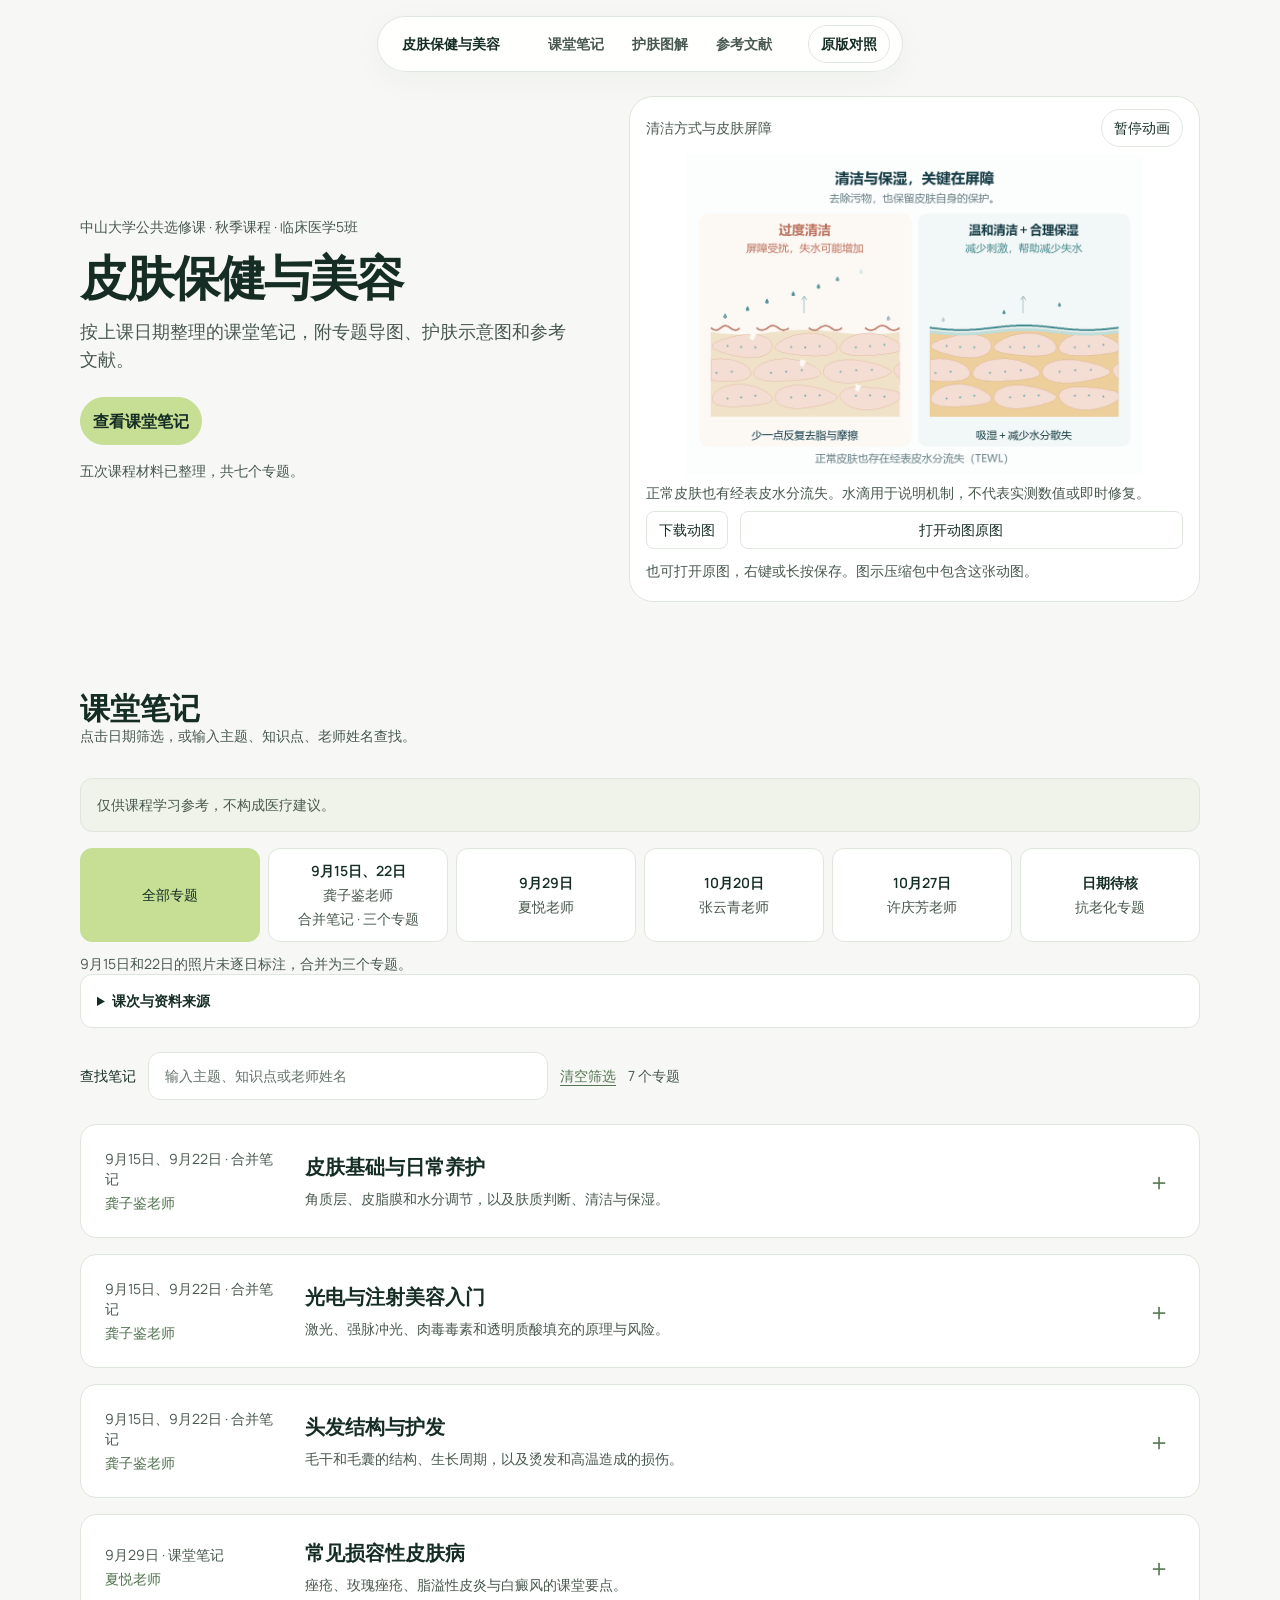
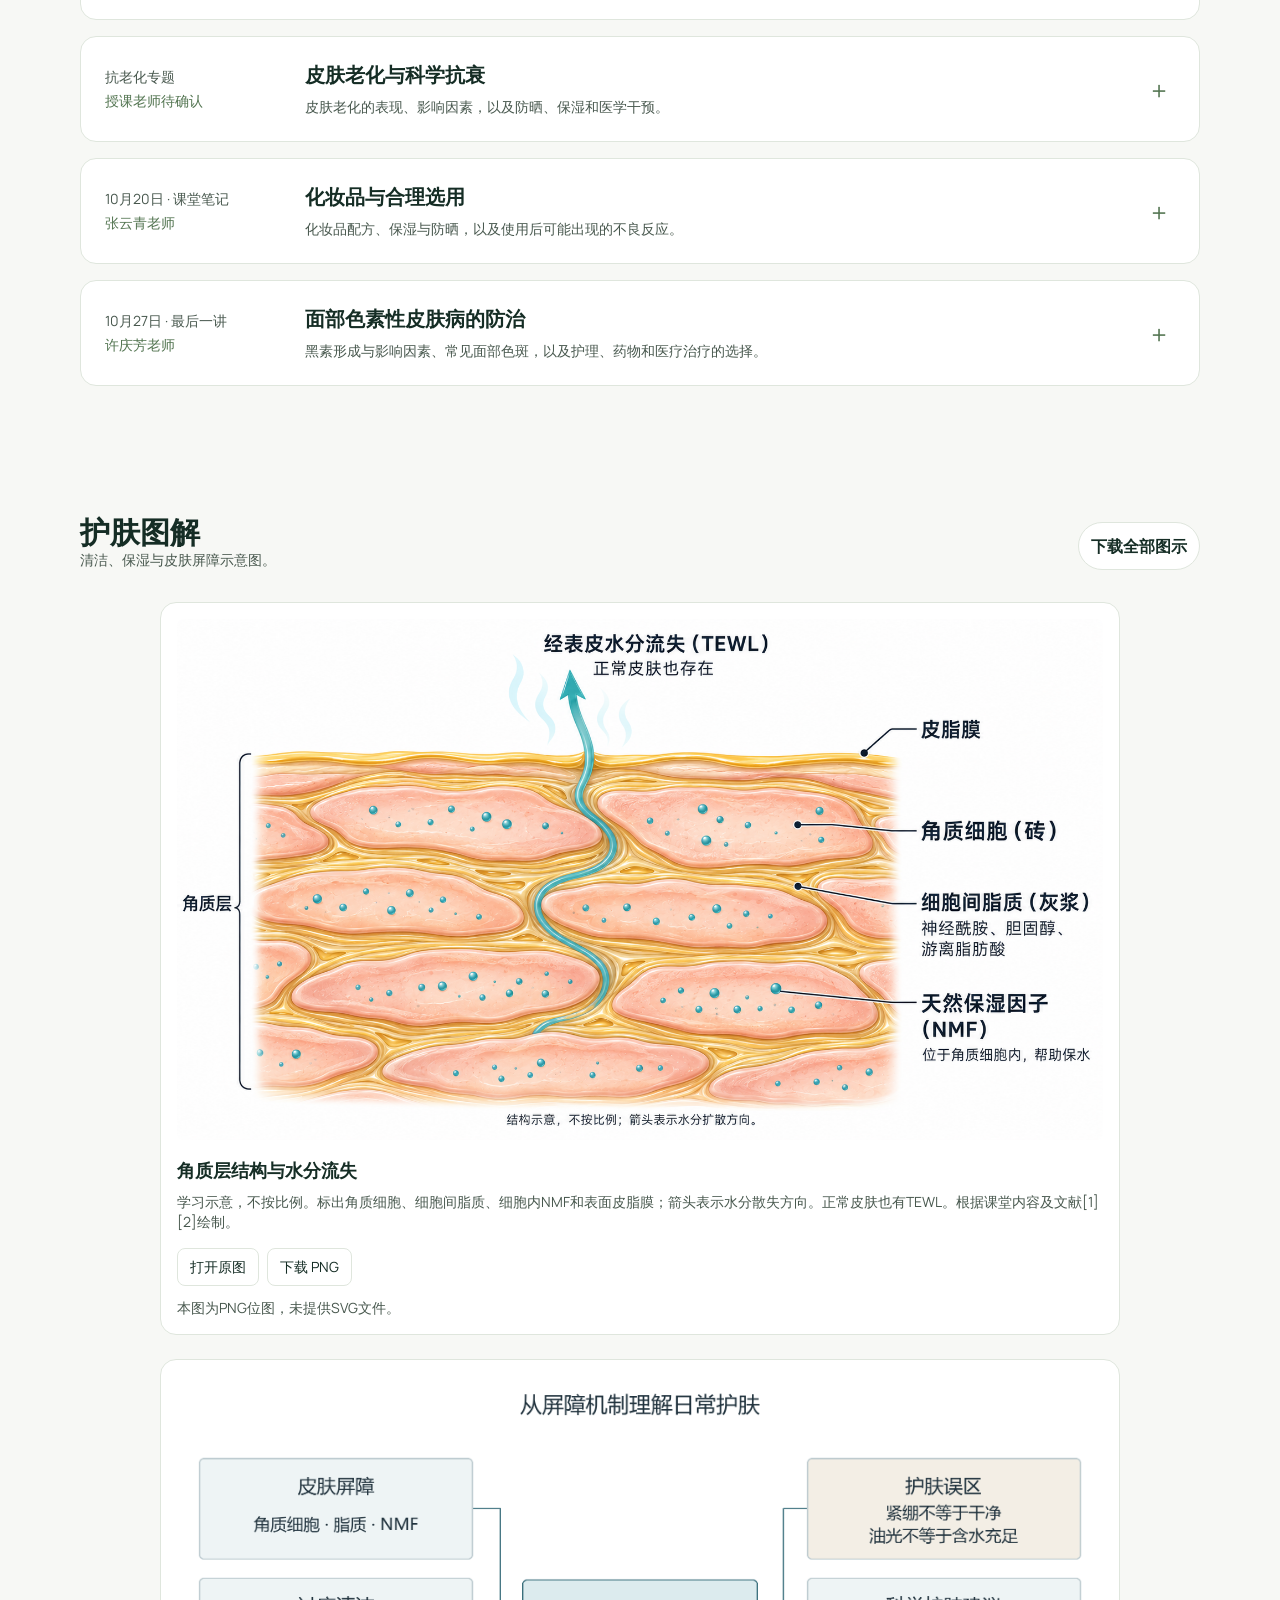
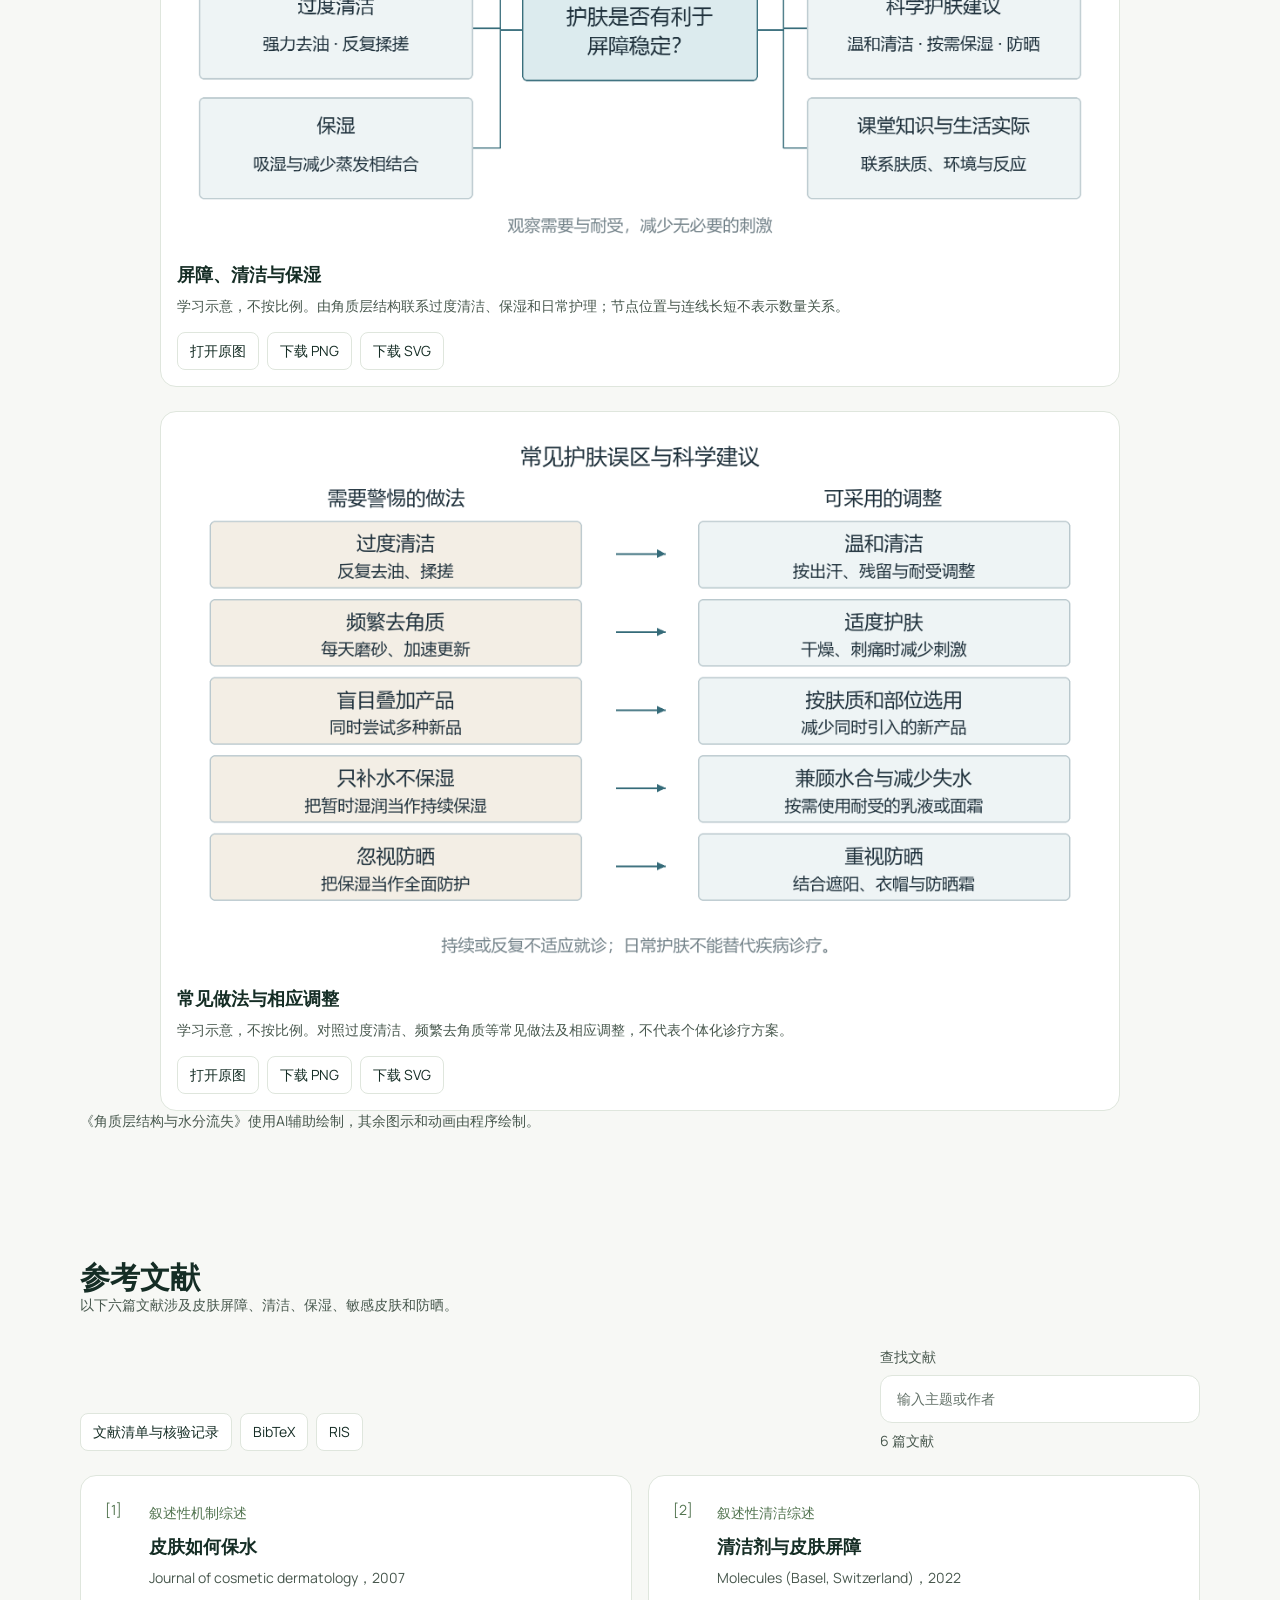
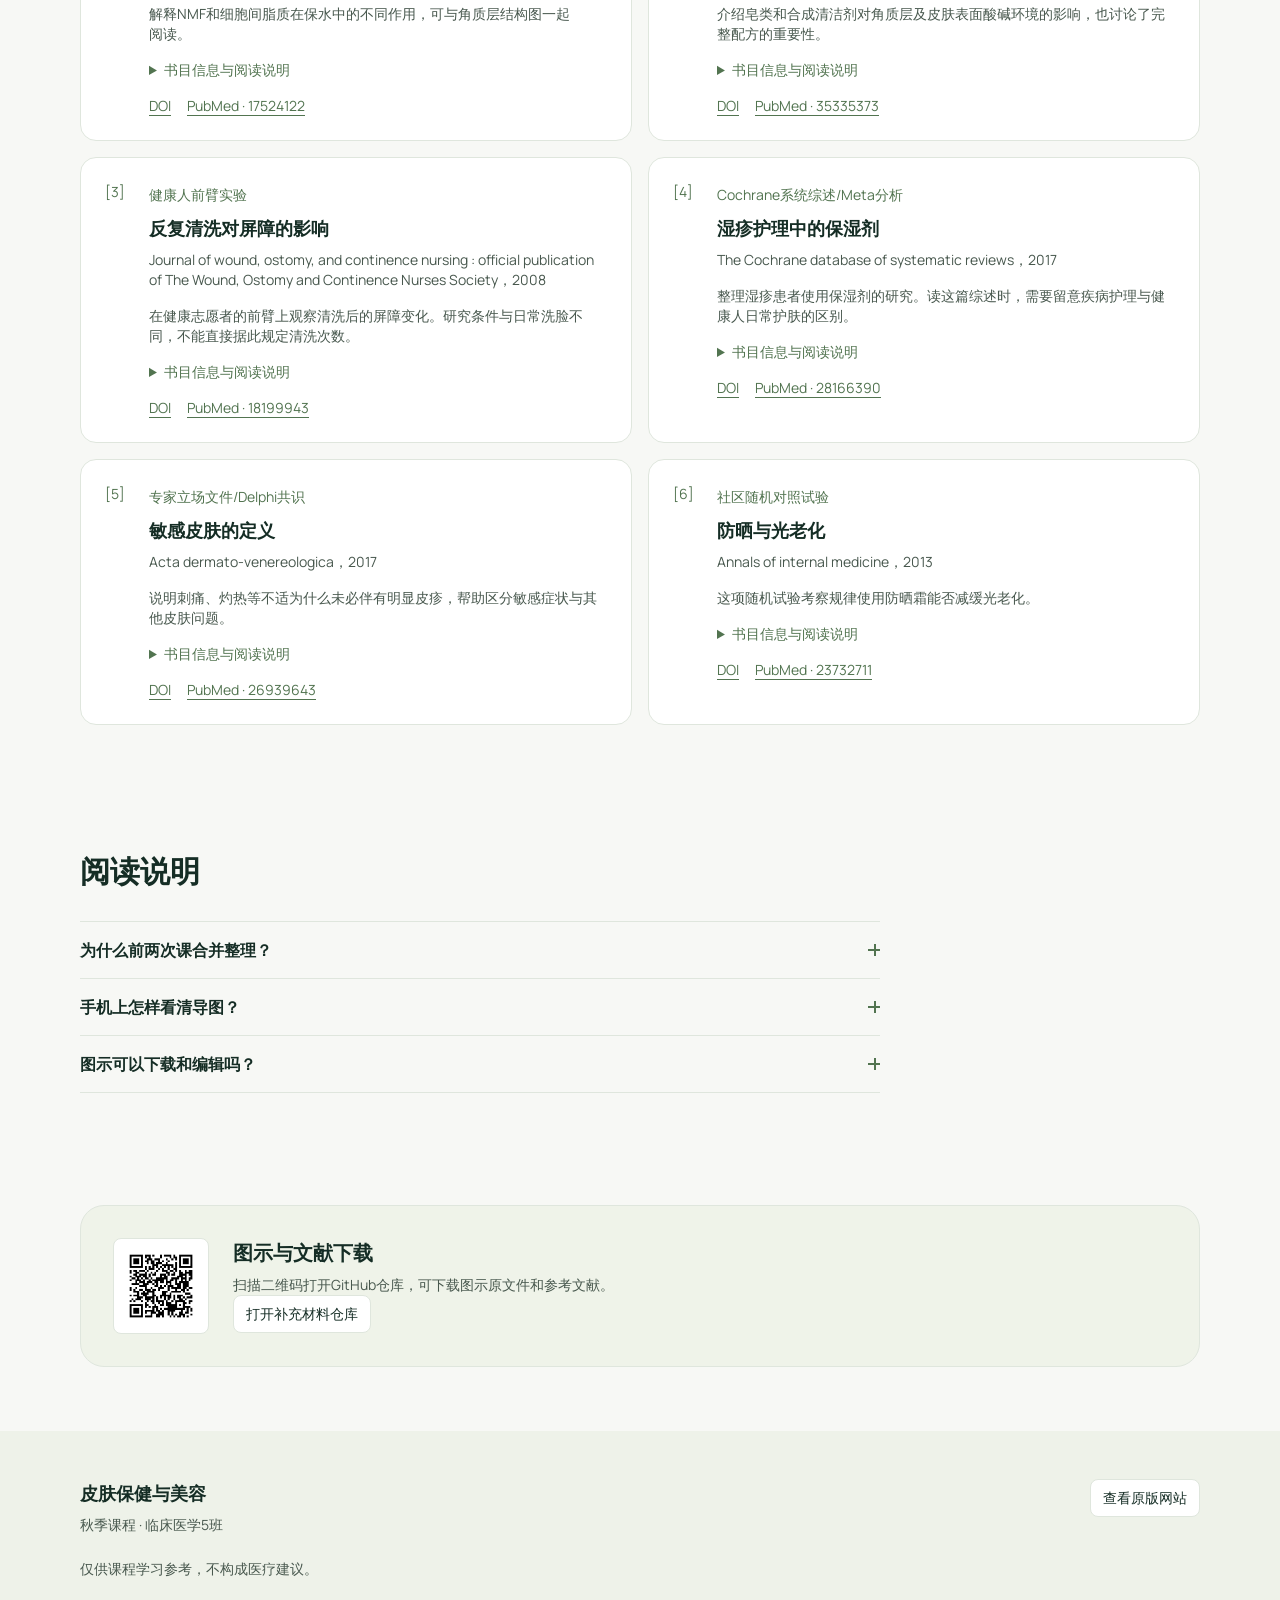
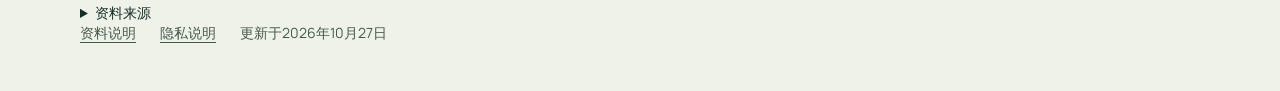
==== commit 2edd4a7f: "Complete autumn course notes with the final lesson" ====
--- a/docs/design-preview/index.html
+++ b/docs/design-preview/index.html
@@ -1,7 +1,7 @@
-<!doctype html><html lang="zh-CN"><head><meta charset="utf-8"><meta name="viewport" content="width=device-width,initial-scale=1"><meta name="robots" content="noindex,follow"><meta name="description" content="中山大学皮肤保健与美容课程笔记，按课次查看专题导图、文字笔记、护肤图解与参考文献。"><meta name="theme-color" content="#f7f8f5"><meta property="og:title" content="皮肤保健与美容 · 秋季课程笔记"><meta property="og:description" content="课堂专题、屏障护理图解与参考文献。"><meta property="og:type" content="website"><meta property="og:image" content="https://hanson2017ear.github.io/skin-barrier-skincare-course/assets/skin-barrier-poster.png"><title>皮肤保健与美容 · 秋季课程笔记</title><link rel="icon" href="../assets/favicon.svg" type="image/svg+xml"><link rel="preload" href="fonts/manrope-latin.woff2" as="font" type="font/woff2" crossorigin><link rel="stylesheet" href="style.css"></head><body><a class="skip-link" href="#main">跳到正文</a><header class="site-nav"><a class="brand" href="#top">皮肤保健与美容</a><nav class="nav-links" aria-label="主要导航"><a class="nav-link" href="#lessons">课堂笔记</a><a class="nav-link" href="#figures">护肤图解</a><a class="nav-link" href="#references">参考文献</a></nav><a class="compare-link" href="../">原版对照</a><button class="menu-toggle" type="button" aria-expanded="false" aria-controls="mobile-menu"><span>目录</span><span class="menu-lines" aria-hidden="true"><span></span><span></span></span></button></header>
-<dialog class="mobile-menu" id="mobile-menu" aria-label="网站目录"><div class="mobile-menu-head"><span class="brand">皮肤保健与美容</span><button type="button" class="menu-close" autofocus><span>关闭</span><span class="menu-lines" aria-hidden="true"><span></span><span></span></span></button></div><nav class="mobile-links" aria-label="手机导航"><a href="#lessons">课堂笔记</a><a href="#figures">护肤图解</a><a href="#references">参考文献</a><a href="#questions">阅读说明</a><a href="../">原版对照</a></nav><p class="source-note">秋季课程 · 临床医学5班</p></dialog><main id="main"><section class="hero container" id="top"><div class="hero-copy"><p class="hero-meta">中山大学公共选修课 · 秋季课程 · 临床医学5班</p><h1 class="hero-heading">皮肤保健与美容</h1><p class="hero-lead">按上课日期整理的课堂笔记，附专题导图、护肤示意图和参考文献。</p><div class="hero-cta"><a class="button primary" href="#lessons">查看课堂笔记</a></div><p class="scope-line">已整理至10月20日课程，另附抗老化专题笔记。</p></div>
+<!doctype html><html lang="zh-CN"><head><meta charset="utf-8"><meta name="viewport" content="width=device-width,initial-scale=1"><meta name="robots" content="noindex,follow"><meta name="description" content="中山大学皮肤保健与美容课程笔记，按课次查看专题导图、文字笔记、护肤图解与参考文献。"><meta name="theme-color" content="#f7f8f5"><meta property="og:title" content="皮肤保健与美容 · 秋季课程笔记"><meta property="og:description" content="课堂专题、屏障护理图解与参考文献。"><meta property="og:type" content="website"><meta property="og:image" content="https://hanson2017ear.github.io/skin-barrier-skincare-course/assets/skin-barrier-poster.png"><title>皮肤保健与美容 · 秋季课程笔记</title><link rel="icon" href="../assets/favicon.svg" type="image/svg+xml"><link rel="preload" href="fonts/manrope-latin.woff2" as="font" type="font/woff2" crossorigin><link rel="stylesheet" href="style.css?v=20261027-final"></head><body><a class="skip-link" href="#main">跳到正文</a><header class="site-nav"><a class="brand" href="#top">皮肤保健与美容</a><nav class="nav-links" aria-label="主要导航"><a class="nav-link" href="#lessons">课堂笔记</a><a class="nav-link" href="#figures">护肤图解</a><a class="nav-link" href="#references">参考文献</a></nav><a class="compare-link" href="../">原版对照</a><button class="menu-toggle" type="button" aria-expanded="false" aria-controls="mobile-menu"><span>目录</span><span class="menu-lines" aria-hidden="true"><span></span><span></span></span></button></header>
+<dialog class="mobile-menu" id="mobile-menu" aria-label="网站目录"><div class="mobile-menu-head"><span class="brand">皮肤保健与美容</span><button type="button" class="menu-close" autofocus><span>关闭</span><span class="menu-lines" aria-hidden="true"><span></span><span></span></span></button></div><nav class="mobile-links" aria-label="手机导航"><a href="#lessons">课堂笔记</a><a href="#figures">护肤图解</a><a href="#references">参考文献</a><a href="#questions">阅读说明</a><a href="../">原版对照</a></nav><p class="source-note">秋季课程 · 临床医学5班</p></dialog><main id="main"><section class="hero container" id="top"><div class="hero-copy"><p class="hero-meta">中山大学公共选修课 · 秋季课程 · 临床医学5班</p><h1 class="hero-heading">皮肤保健与美容</h1><p class="hero-lead">按上课日期整理的课堂笔记，附专题导图、护肤示意图和参考文献。</p><div class="hero-cta"><a class="button primary" href="#lessons">查看课堂笔记</a></div><p class="scope-line">五次课程材料已整理，共七个专题。</p></div>
 <figure class="hero-visual"><div class="visual-toolbar"><span>清洁方式与皮肤屏障</span><button class="media-toggle" id="motion-toggle" type="button" aria-controls="hero-motion" hidden>播放动画</button></div><img class="hero-media" id="hero-motion" src="../assets/skin-barrier-poster.png" data-animation="../assets/skin-barrier-comparison.gif" data-poster="../assets/skin-barrier-poster.png" alt="过度清洁与温和清洁加合理保湿的屏障对照，正常皮肤也有TEWL" width="1200" height="840"><figcaption class="visual-caption" id="hero-caption">正常皮肤也有经表皮水分流失。水滴用于说明机制，不代表实测数值或即时修复。</figcaption><div class="visual-download"><a class="file-link" href="../assets/skin-barrier-comparison.gif" download="skin-barrier-comparison.gif">下载动图</a><a class="file-link" href="../assets/skin-barrier-comparison.gif" target="_blank" rel="noopener">打开动图原图</a><p class="download-hint">也可打开原图，右键或长按保存。图示压缩包中包含这张动图。</p></div></figure></section>
-<section class="section container" id="lessons" data-nav><div class="section-header"><div><h2 class="section-title">课堂笔记</h2><p class="section-description">点击日期筛选，或输入主题、知识点、老师姓名查找。</p></div></div><p class="study-notice">仅供课程学习参考，不构成医疗建议。</p><div class="date-filters" role="group" aria-label="按课次筛选笔记"><button class="filter-button" type="button" data-date-filter="all" aria-pressed="true">全部专题</button><button class="filter-button" type="button" data-date-filter="2026-09-15 2026-09-22" aria-pressed="false"><span>9月15日、22日</span><span>龚子鉴老师</span><span class="date-sharing">合并笔记 · 三个专题</span></button><button class="filter-button" type="button" data-date-filter="2026-09-29" aria-pressed="false"><time>9月29日</time><span>夏悦老师</span></button><button class="filter-button" type="button" data-date-filter="2026-10-20" aria-pressed="false"><time>10月20日</time><span>张云青老师</span></button><button class="filter-button" type="button" data-date-filter="unassigned" aria-pressed="false"><span>日期待核</span><span>抗老化专题</span></button></div><p class="filter-note" id="date-filter-note" role="status" aria-live="polite">9月15日和22日的照片未逐日标注，合并为三个专题。</p><details class="course-source"><summary>课次与资料来源</summary><p>9月15日、22日龚子鉴老师的笔记合并整理，内容未逐日划分。9月29日夏悦老师讲授常见损容性皮肤病；10月20日张云青老师讲授化妆品相关知识，对应笔记最后一部分。抗老化专题的授课老师尚待确认。</p></details><div class="search-row"><label for="lesson-search">查找笔记</label><input id="lesson-search" type="search" placeholder="输入主题、知识点或老师姓名" autocomplete="off"><button class="reset-button" type="button" id="reset-lessons">清空筛选</button><span class="count" id="lesson-count" role="status" aria-live="polite"></span></div><div class="lesson-list"><article class="lesson" id="skin-foundations" data-dates="2026-09-15 2026-09-22" data-search="皮肤基础与日常养护 龚子鉴老师 角质层、皮脂膜和水分调节，以及肤质判断、清洁与保湿。 9月15日、9月22日 · 合并笔记 皮肤结构 维护皮肤健康与美观 表皮、真皮与皮下组织 皮脂腺等附属器参与功能 屏障的砖墙结构 角质细胞构成“砖块” 细胞间脂质构成“灰浆” 皮面脂膜有助减少水分散失 水分如何留住 NMF帮助角质层保水 正常皮肤也存在TEWL 屏障受损时水分更易散失 认识自己的皮肤 观察干性、油性与中性状态 混合皮肤可分区照顾 敏感需要关注刺激与不适 清洁与保湿配合 避免过强清洁和反复摩擦 吸湿成分帮助增加含水量 封闭性成分帮助减少失水 日常护理 随季节和环境调整护理 减少无必要的产品更换 重视防晒与均衡饮食">
+<section class="section container" id="lessons" data-nav><div class="section-header"><div><h2 class="section-title">课堂笔记</h2><p class="section-description">点击日期筛选，或输入主题、知识点、老师姓名查找。</p></div></div><p class="study-notice">仅供课程学习参考，不构成医疗建议。</p><div class="date-filters" role="group" aria-label="按课次筛选笔记"><button class="filter-button" type="button" data-date-filter="all" aria-pressed="true">全部专题</button><button class="filter-button" type="button" data-date-filter="2026-09-15 2026-09-22" aria-pressed="false"><span>9月15日、22日</span><span>龚子鉴老师</span><span class="date-sharing">合并笔记 · 三个专题</span></button><button class="filter-button" type="button" data-date-filter="2026-09-29" aria-pressed="false"><time>9月29日</time><span>夏悦老师</span></button><button class="filter-button" type="button" data-date-filter="2026-10-20" aria-pressed="false"><time>10月20日</time><span>张云青老师</span></button><button class="filter-button" type="button" data-date-filter="2026-10-27" aria-pressed="false"><time>10月27日</time><span>许庆芳老师</span></button><button class="filter-button" type="button" data-date-filter="unassigned" aria-pressed="false"><span>日期待核</span><span>抗老化专题</span></button></div><p class="filter-note" id="date-filter-note" role="status" aria-live="polite">9月15日和22日的照片未逐日标注，合并为三个专题。</p><details class="course-source"><summary>课次与资料来源</summary><p>9月15日、22日龚子鉴老师的笔记合并整理，内容未逐日划分。9月29日夏悦老师讲授常见损容性皮肤病；10月20日张云青老师讲授化妆品相关知识，对应笔记最后一部分。10月27日为许庆芳老师的面部色素性皮肤病课程，是最后一讲。抗老化专题的授课老师和日期仍待确认。</p></details><div class="search-row"><label for="lesson-search">查找笔记</label><input id="lesson-search" type="search" placeholder="输入主题、知识点或老师姓名" autocomplete="off"><button class="reset-button" type="button" id="reset-lessons">清空筛选</button><span class="count" id="lesson-count" role="status" aria-live="polite"></span></div><div class="lesson-list"><article class="lesson" id="skin-foundations" data-dates="2026-09-15 2026-09-22" data-search="皮肤基础与日常养护 龚子鉴老师 角质层、皮脂膜和水分调节，以及肤质判断、清洁与保湿。 9月15日、9月22日 · 合并笔记 皮肤结构 维护皮肤健康与美观 表皮、真皮与皮下组织 皮脂腺等附属器参与功能 屏障的砖墙结构 角质细胞构成“砖块” 细胞间脂质构成“灰浆” 皮面脂膜有助减少水分散失 水分如何留住 NMF帮助角质层保水 正常皮肤也存在TEWL 屏障受损时水分更易散失 认识自己的皮肤 观察干性、油性与中性状态 混合皮肤可分区照顾 敏感需要关注刺激与不适 清洁与保湿配合 避免过强清洁和反复摩擦 吸湿成分帮助增加含水量 封闭性成分帮助减少失水 日常护理 随季节和环境调整护理 减少无必要的产品更换 重视防晒与均衡饮食 ">
 <details class="lesson-detail"><summary>
 <span class="lesson-meta"><span>9月15日、9月22日 · 合并笔记</span><span>龚子鉴老师</span></span>
 <span class="lesson-heading"><span class="lesson-title">皮肤基础与日常养护</span><span class="summary-text">角质层、皮脂膜和水分调节，以及肤质判断、清洁与保湿。</span></span>
@@ -9,7 +9,7 @@
 <div class="lesson-body"><div class="map-toolbar"><span>课堂思维导图</span><a class="file-link" href="../assets/lessons/skin-foundations.svg" target="_blank" rel="noopener">打开原图</a></div>
 <a class="map-frame" href="../assets/lessons/skin-foundations.svg" target="_blank" rel="noopener" aria-label="放大查看皮肤基础与日常养护导图"><img src="../assets/lessons/skin-foundations.svg" alt="皮肤基础与日常养护思维导图" width="1800" height="1100" loading="lazy"></a>
 <div class="download-row"><a class="file-link" href="../assets/lessons/skin-foundations.png" download>下载 PNG</a><a class="file-link" href="../assets/lessons/skin-foundations.svg" download>下载 SVG</a><a class="file-link" href="../assets/lessons/skin-foundations.mmd" download>导图源码</a></div><p class="source-note">龚子鉴老师9月15日、9月22日课程合并笔记。</p>
-<details class="text-notes"><summary>展开文字版笔记</summary><ul class="branch-list"><li><strong>皮肤结构</strong><ul><li>维护皮肤健康与美观</li><li>表皮、真皮与皮下组织</li><li>皮脂腺等附属器参与功能</li></ul></li><li><strong>屏障的砖墙结构</strong><ul><li>角质细胞构成“砖块”</li><li>细胞间脂质构成“灰浆”</li><li>皮面脂膜有助减少水分散失</li></ul></li><li><strong>水分如何留住</strong><ul><li>NMF帮助角质层保水</li><li>正常皮肤也存在TEWL</li><li>屏障受损时水分更易散失</li></ul></li><li><strong>认识自己的皮肤</strong><ul><li>观察干性、油性与中性状态</li><li>混合皮肤可分区照顾</li><li>敏感需要关注刺激与不适</li></ul></li><li><strong>清洁与保湿配合</strong><ul><li>避免过强清洁和反复摩擦</li><li>吸湿成分帮助增加含水量</li><li>封闭性成分帮助减少失水</li></ul></li><li><strong>日常护理</strong><ul><li>随季节和环境调整护理</li><li>减少无必要的产品更换</li><li>重视防晒与均衡饮食</li></ul></li></ul></details><details class="classroom-photo text-notes"><summary>查看课堂拍摄笔记</summary><figure><img loading="lazy" src="../assets/classroom-cleansing.jpg" alt="龚子鉴老师前两次课程的合并笔记，介绍清洁产品与皮脂膜"><figcaption class="source-note">龚子鉴老师前两次课的清洁产品与皮脂膜笔记，课堂拍摄。产品刺激性还受完整配方及使用方式影响。</figcaption></figure></details></div></details></article><article class="lesson" id="light-and-injection" data-dates="2026-09-15 2026-09-22" data-search="光电与注射美容入门 龚子鉴老师 激光、强脉冲光、肉毒毒素和透明质酸填充的原理与风险。 9月15日、9月22日 · 合并笔记 光与组织相互作用 光可反射、散射、透过或吸收 黑色素、血红蛋白和水是靶基 不同波长的吸收特征不同 读懂激光参数 波长关联靶组织与作用深度 脉冲宽度影响热作用过程 能量密度关系疗效与风险 强脉冲光 IPL使用宽谱脉冲光 滤光片改变可用光谱范围 选择性光热作用 肉毒毒素注射 作用于神经肌肉信号传递 课堂区分经典与微滴注射 注射层次与目标组织相关 透明质酸与填充 注射填充用于改善组织容积 选型需要考虑位置与层次 血管栓塞是严重并发症 适应证与风险 先明确想改善的具体问题 由正规医疗机构评估适应证 不把展示病例当普遍效果">
+<details class="text-notes"><summary>展开文字版笔记</summary><ul class="branch-list"><li><strong>皮肤结构</strong><ul><li>维护皮肤健康与美观</li><li>表皮、真皮与皮下组织</li><li>皮脂腺等附属器参与功能</li></ul></li><li><strong>屏障的砖墙结构</strong><ul><li>角质细胞构成“砖块”</li><li>细胞间脂质构成“灰浆”</li><li>皮面脂膜有助减少水分散失</li></ul></li><li><strong>水分如何留住</strong><ul><li>NMF帮助角质层保水</li><li>正常皮肤也存在TEWL</li><li>屏障受损时水分更易散失</li></ul></li><li><strong>认识自己的皮肤</strong><ul><li>观察干性、油性与中性状态</li><li>混合皮肤可分区照顾</li><li>敏感需要关注刺激与不适</li></ul></li><li><strong>清洁与保湿配合</strong><ul><li>避免过强清洁和反复摩擦</li><li>吸湿成分帮助增加含水量</li><li>封闭性成分帮助减少失水</li></ul></li><li><strong>日常护理</strong><ul><li>随季节和环境调整护理</li><li>减少无必要的产品更换</li><li>重视防晒与均衡饮食</li></ul></li></ul></details><details class="classroom-photo text-notes"><summary>查看课堂拍摄笔记</summary><figure><img loading="lazy" src="../assets/classroom-cleansing.jpg" alt="龚子鉴老师前两次课程的合并笔记，介绍清洁产品与皮脂膜"><figcaption class="source-note">龚子鉴老师前两次课的清洁产品与皮脂膜笔记，课堂拍摄。产品刺激性还受完整配方及使用方式影响。</figcaption></figure></details></div></details></article><article class="lesson" id="light-and-injection" data-dates="2026-09-15 2026-09-22" data-search="光电与注射美容入门 龚子鉴老师 激光、强脉冲光、肉毒毒素和透明质酸填充的原理与风险。 9月15日、9月22日 · 合并笔记 光与组织相互作用 光可反射、散射、透过或吸收 黑色素、血红蛋白和水是靶基 不同波长的吸收特征不同 读懂激光参数 波长关联靶组织与作用深度 脉冲宽度影响热作用过程 能量密度关系疗效与风险 强脉冲光 IPL使用宽谱脉冲光 滤光片改变可用光谱范围 选择性光热作用 肉毒毒素注射 作用于神经肌肉信号传递 课堂区分经典与微滴注射 注射层次与目标组织相关 透明质酸与填充 注射填充用于改善组织容积 选型需要考虑位置与层次 血管栓塞是严重并发症 适应证与风险 先明确想改善的具体问题 由正规医疗机构评估适应证 不把展示病例当普遍效果 ">
 <details class="lesson-detail"><summary>
 <span class="lesson-meta"><span>9月15日、9月22日 · 合并笔记</span><span>龚子鉴老师</span></span>
 <span class="lesson-heading"><span class="lesson-title">光电与注射美容入门</span><span class="summary-text">激光、强脉冲光、肉毒毒素和透明质酸填充的原理与风险。</span></span>
@@ -17,7 +17,7 @@
 <div class="lesson-body"><div class="map-toolbar"><span>课堂思维导图</span><a class="file-link" href="../assets/lessons/light-and-injection.svg" target="_blank" rel="noopener">打开原图</a></div>
 <a class="map-frame" href="../assets/lessons/light-and-injection.svg" target="_blank" rel="noopener" aria-label="放大查看光电与注射美容入门导图"><img src="../assets/lessons/light-and-injection.svg" alt="光电与注射美容入门思维导图" width="1800" height="1100" loading="lazy"></a>
 <div class="download-row"><a class="file-link" href="../assets/lessons/light-and-injection.png" download>下载 PNG</a><a class="file-link" href="../assets/lessons/light-and-injection.svg" download>下载 SVG</a><a class="file-link" href="../assets/lessons/light-and-injection.mmd" download>导图源码</a></div><p class="source-note">龚子鉴老师前两次课程合并笔记中的光电与注射专题。</p>
-<details class="text-notes"><summary>展开文字版笔记</summary><ul class="branch-list"><li><strong>光与组织相互作用</strong><ul><li>光可反射、散射、透过或吸收</li><li>黑色素、血红蛋白和水是靶基</li><li>不同波长的吸收特征不同</li></ul></li><li><strong>读懂激光参数</strong><ul><li>波长关联靶组织与作用深度</li><li>脉冲宽度影响热作用过程</li><li>能量密度关系疗效与风险</li></ul></li><li><strong>强脉冲光</strong><ul><li>IPL使用宽谱脉冲光</li><li>滤光片改变可用光谱范围</li><li>选择性光热作用</li></ul></li><li><strong>肉毒毒素注射</strong><ul><li>作用于神经肌肉信号传递</li><li>课堂区分经典与微滴注射</li><li>注射层次与目标组织相关</li></ul></li><li><strong>透明质酸与填充</strong><ul><li>注射填充用于改善组织容积</li><li>选型需要考虑位置与层次</li><li>血管栓塞是严重并发症</li></ul></li><li><strong>适应证与风险</strong><ul><li>先明确想改善的具体问题</li><li>由正规医疗机构评估适应证</li><li>不把展示病例当普遍效果</li></ul></li></ul></details></div></details></article><article class="lesson" id="hair-care" data-dates="2026-09-15 2026-09-22" data-search="头发结构与护发 龚子鉴老师 毛干和毛囊的结构、生长周期，以及烫发和高温造成的损伤。 9月15日、9月22日 · 合并笔记 头发与外观 毛发是外观的重要组成 发型影响面部修饰效果 发质与发量需要分别观察 毛干的组织结构 主要结构蛋白是角蛋白 毛小皮位于毛干外层 毛皮质影响强度和弹性 毛囊的生长周期 生长期持续形成毛发 退行期后进入休止期 不同毛囊的周期并不同步 影响生长的因素 遗传与激素参与调节 营养状态与毛发生长有关 理化因素也可影响发质 烫发相关损伤 烫发会改变毛干化学结构 毛小皮损伤可使表面粗糙 反复损伤可导致分叉折断 物理损伤与养护 减少反复高温与粗暴摩擦 避免头发缠结时用力梳拉 洗护重点兼顾头皮与毛干">
+<details class="text-notes"><summary>展开文字版笔记</summary><ul class="branch-list"><li><strong>光与组织相互作用</strong><ul><li>光可反射、散射、透过或吸收</li><li>黑色素、血红蛋白和水是靶基</li><li>不同波长的吸收特征不同</li></ul></li><li><strong>读懂激光参数</strong><ul><li>波长关联靶组织与作用深度</li><li>脉冲宽度影响热作用过程</li><li>能量密度关系疗效与风险</li></ul></li><li><strong>强脉冲光</strong><ul><li>IPL使用宽谱脉冲光</li><li>滤光片改变可用光谱范围</li><li>选择性光热作用</li></ul></li><li><strong>肉毒毒素注射</strong><ul><li>作用于神经肌肉信号传递</li><li>课堂区分经典与微滴注射</li><li>注射层次与目标组织相关</li></ul></li><li><strong>透明质酸与填充</strong><ul><li>注射填充用于改善组织容积</li><li>选型需要考虑位置与层次</li><li>血管栓塞是严重并发症</li></ul></li><li><strong>适应证与风险</strong><ul><li>先明确想改善的具体问题</li><li>由正规医疗机构评估适应证</li><li>不把展示病例当普遍效果</li></ul></li></ul></details></div></details></article><article class="lesson" id="hair-care" data-dates="2026-09-15 2026-09-22" data-search="头发结构与护发 龚子鉴老师 毛干和毛囊的结构、生长周期，以及烫发和高温造成的损伤。 9月15日、9月22日 · 合并笔记 头发与外观 毛发是外观的重要组成 发型影响面部修饰效果 发质与发量需要分别观察 毛干的组织结构 主要结构蛋白是角蛋白 毛小皮位于毛干外层 毛皮质影响强度和弹性 毛囊的生长周期 生长期持续形成毛发 退行期后进入休止期 不同毛囊的周期并不同步 影响生长的因素 遗传与激素参与调节 营养状态与毛发生长有关 理化因素也可影响发质 烫发相关损伤 烫发会改变毛干化学结构 毛小皮损伤可使表面粗糙 反复损伤可导致分叉折断 物理损伤与养护 减少反复高温与粗暴摩擦 避免头发缠结时用力梳拉 洗护重点兼顾头皮与毛干 ">
 <details class="lesson-detail"><summary>
 <span class="lesson-meta"><span>9月15日、9月22日 · 合并笔记</span><span>龚子鉴老师</span></span>
 <span class="lesson-heading"><span class="lesson-title">头发结构与护发</span><span class="summary-text">毛干和毛囊的结构、生长周期，以及烫发和高温造成的损伤。</span></span>
@@ -25,7 +25,7 @@
 <div class="lesson-body"><div class="map-toolbar"><span>课堂思维导图</span><a class="file-link" href="../assets/lessons/hair-care.svg" target="_blank" rel="noopener">打开原图</a></div>
 <a class="map-frame" href="../assets/lessons/hair-care.svg" target="_blank" rel="noopener" aria-label="放大查看头发结构与护发导图"><img src="../assets/lessons/hair-care.svg" alt="头发结构与护发思维导图" width="1800" height="1100" loading="lazy"></a>
 <div class="download-row"><a class="file-link" href="../assets/lessons/hair-care.png" download>下载 PNG</a><a class="file-link" href="../assets/lessons/hair-care.svg" download>下载 SVG</a><a class="file-link" href="../assets/lessons/hair-care.mmd" download>导图源码</a></div><p class="source-note">龚子鉴老师前两次课程合并笔记中的毛发专题。</p>
-<details class="text-notes"><summary>展开文字版笔记</summary><ul class="branch-list"><li><strong>头发与外观</strong><ul><li>毛发是外观的重要组成</li><li>发型影响面部修饰效果</li><li>发质与发量需要分别观察</li></ul></li><li><strong>毛干的组织结构</strong><ul><li>主要结构蛋白是角蛋白</li><li>毛小皮位于毛干外层</li><li>毛皮质影响强度和弹性</li></ul></li><li><strong>毛囊的生长周期</strong><ul><li>生长期持续形成毛发</li><li>退行期后进入休止期</li><li>不同毛囊的周期并不同步</li></ul></li><li><strong>影响生长的因素</strong><ul><li>遗传与激素参与调节</li><li>营养状态与毛发生长有关</li><li>理化因素也可影响发质</li></ul></li><li><strong>烫发相关损伤</strong><ul><li>烫发会改变毛干化学结构</li><li>毛小皮损伤可使表面粗糙</li><li>反复损伤可导致分叉折断</li></ul></li><li><strong>物理损伤与养护</strong><ul><li>减少反复高温与粗暴摩擦</li><li>避免头发缠结时用力梳拉</li><li>洗护重点兼顾头皮与毛干</li></ul></li></ul></details></div></details></article><article class="lesson" id="common-dermatoses" data-dates="2026-09-29" data-search="常见损容性皮肤病 夏悦老师 痤疮、玫瑰痤疮、脂溢性皮炎与白癜风的课堂要点。 9月29日 · 课堂笔记 认识疾病范围 涉及外露部位皮肤与外观 附属器、色素及皮炎问题并存 关注皮损的具体表现 痤疮为何发生 皮脂分泌与毛囊口角化改变 痤疮相关微生物参与过程 炎症贯穿疾病发展 痤疮的护理与治疗 避免过度清洗和挤压皮损 保湿与分区护理同样重要 由医师按严重程度选择治疗 识别玫瑰痤疮 面中部潮红、红斑等表现 神经血管和免疫机制参与 屏障异常与微生态也受关注 照顾易泛红的皮肤 观察日晒、冷热等个人诱因 温和清洁并维护皮肤屏障 防晒与针对性诊疗相配合 其他常见问题 脂溢性皮炎：反复炎症与脱屑 白癜风：色素脱失性问题 疾病治疗不能由护肤品替代">
+<details class="text-notes"><summary>展开文字版笔记</summary><ul class="branch-list"><li><strong>头发与外观</strong><ul><li>毛发是外观的重要组成</li><li>发型影响面部修饰效果</li><li>发质与发量需要分别观察</li></ul></li><li><strong>毛干的组织结构</strong><ul><li>主要结构蛋白是角蛋白</li><li>毛小皮位于毛干外层</li><li>毛皮质影响强度和弹性</li></ul></li><li><strong>毛囊的生长周期</strong><ul><li>生长期持续形成毛发</li><li>退行期后进入休止期</li><li>不同毛囊的周期并不同步</li></ul></li><li><strong>影响生长的因素</strong><ul><li>遗传与激素参与调节</li><li>营养状态与毛发生长有关</li><li>理化因素也可影响发质</li></ul></li><li><strong>烫发相关损伤</strong><ul><li>烫发会改变毛干化学结构</li><li>毛小皮损伤可使表面粗糙</li><li>反复损伤可导致分叉折断</li></ul></li><li><strong>物理损伤与养护</strong><ul><li>减少反复高温与粗暴摩擦</li><li>避免头发缠结时用力梳拉</li><li>洗护重点兼顾头皮与毛干</li></ul></li></ul></details></div></details></article><article class="lesson" id="common-dermatoses" data-dates="2026-09-29" data-search="常见损容性皮肤病 夏悦老师 痤疮、玫瑰痤疮、脂溢性皮炎与白癜风的课堂要点。 9月29日 · 课堂笔记 认识疾病范围 涉及外露部位皮肤与外观 附属器、色素及皮炎问题并存 关注皮损的具体表现 痤疮为何发生 皮脂分泌与毛囊口角化改变 痤疮相关微生物参与过程 炎症贯穿疾病发展 痤疮的护理与治疗 避免过度清洗和挤压皮损 保湿与分区护理同样重要 由医师按严重程度选择治疗 识别玫瑰痤疮 面中部潮红、红斑等表现 神经血管和免疫机制参与 屏障异常与微生态也受关注 照顾易泛红的皮肤 观察日晒、冷热等个人诱因 温和清洁并维护皮肤屏障 防晒与针对性诊疗相配合 其他常见问题 脂溢性皮炎：反复炎症与脱屑 白癜风：色素脱失性问题 疾病治疗不能由护肤品替代 ">
 <details class="lesson-detail"><summary>
 <span class="lesson-meta"><span>9月29日 · 课堂笔记</span><span>夏悦老师</span></span>
 <span class="lesson-heading"><span class="lesson-title">常见损容性皮肤病</span><span class="summary-text">痤疮、玫瑰痤疮、脂溢性皮炎与白癜风的课堂要点。</span></span>
@@ -33,7 +33,7 @@
 <div class="lesson-body"><div class="map-toolbar"><span>课堂思维导图</span><a class="file-link" href="../assets/lessons/common-dermatoses.svg" target="_blank" rel="noopener">打开原图</a></div>
 <a class="map-frame" href="../assets/lessons/common-dermatoses.svg" target="_blank" rel="noopener" aria-label="放大查看常见损容性皮肤病导图"><img src="../assets/lessons/common-dermatoses.svg" alt="常见损容性皮肤病思维导图" width="1800" height="1100" loading="lazy"></a>
 <div class="download-row"><a class="file-link" href="../assets/lessons/common-dermatoses.png" download>下载 PNG</a><a class="file-link" href="../assets/lessons/common-dermatoses.svg" download>下载 SVG</a><a class="file-link" href="../assets/lessons/common-dermatoses.mmd" download>导图源码</a></div><p class="source-note">夏悦老师《常见损容性皮肤病》PPT笔记，9月29日。</p>
-<details class="text-notes"><summary>展开文字版笔记</summary><ul class="branch-list"><li><strong>认识疾病范围</strong><ul><li>涉及外露部位皮肤与外观</li><li>附属器、色素及皮炎问题并存</li><li>关注皮损的具体表现</li></ul></li><li><strong>痤疮为何发生</strong><ul><li>皮脂分泌与毛囊口角化改变</li><li>痤疮相关微生物参与过程</li><li>炎症贯穿疾病发展</li></ul></li><li><strong>痤疮的护理与治疗</strong><ul><li>避免过度清洗和挤压皮损</li><li>保湿与分区护理同样重要</li><li>由医师按严重程度选择治疗</li></ul></li><li><strong>识别玫瑰痤疮</strong><ul><li>面中部潮红、红斑等表现</li><li>神经血管和免疫机制参与</li><li>屏障异常与微生态也受关注</li></ul></li><li><strong>照顾易泛红的皮肤</strong><ul><li>观察日晒、冷热等个人诱因</li><li>温和清洁并维护皮肤屏障</li><li>防晒与针对性诊疗相配合</li></ul></li><li><strong>其他常见问题</strong><ul><li>脂溢性皮炎：反复炎症与脱屑</li><li>白癜风：色素脱失性问题</li><li>疾病治疗不能由护肤品替代</li></ul></li></ul></details></div></details></article><article class="lesson" id="skin-aging" data-dates="unassigned" data-search="皮肤老化与科学抗衰 授课老师待确认 皮肤老化的表现、影响因素，以及防晒、保湿和医学干预。 抗老化专题 老化的表现 皮肤可出现干燥、细纹和松弛 脂肪分布与面部轮廓有关 肌肉、韧带和骨骼也在变化 内在与外在因素 内在老化是生理过程 日光与吸烟是重要外在因素 环境、营养和睡眠也需关注 相关机制 氧化应激与DNA损伤 细胞老化与端粒改变 糖基化与组织蛋白变化 日常护理 防晒有助减轻光老化 保湿与屏障护理配合 坚持规律生活与均衡饮食 医学干预方式 外用药物与功效性护肤 注射、换肤及光电声治疗 由医疗机构评估适应证 疗效证据与风险 机制线索不等于人体疗效 研究前沿不等于成熟方案 评估效果、风险与维持成本">
+<details class="text-notes"><summary>展开文字版笔记</summary><ul class="branch-list"><li><strong>认识疾病范围</strong><ul><li>涉及外露部位皮肤与外观</li><li>附属器、色素及皮炎问题并存</li><li>关注皮损的具体表现</li></ul></li><li><strong>痤疮为何发生</strong><ul><li>皮脂分泌与毛囊口角化改变</li><li>痤疮相关微生物参与过程</li><li>炎症贯穿疾病发展</li></ul></li><li><strong>痤疮的护理与治疗</strong><ul><li>避免过度清洗和挤压皮损</li><li>保湿与分区护理同样重要</li><li>由医师按严重程度选择治疗</li></ul></li><li><strong>识别玫瑰痤疮</strong><ul><li>面中部潮红、红斑等表现</li><li>神经血管和免疫机制参与</li><li>屏障异常与微生态也受关注</li></ul></li><li><strong>照顾易泛红的皮肤</strong><ul><li>观察日晒、冷热等个人诱因</li><li>温和清洁并维护皮肤屏障</li><li>防晒与针对性诊疗相配合</li></ul></li><li><strong>其他常见问题</strong><ul><li>脂溢性皮炎：反复炎症与脱屑</li><li>白癜风：色素脱失性问题</li><li>疾病治疗不能由护肤品替代</li></ul></li></ul></details></div></details></article><article class="lesson" id="skin-aging" data-dates="unassigned" data-search="皮肤老化与科学抗衰 授课老师待确认 皮肤老化的表现、影响因素，以及防晒、保湿和医学干预。 抗老化专题 老化的表现 皮肤可出现干燥、细纹和松弛 脂肪分布与面部轮廓有关 肌肉、韧带和骨骼也在变化 内在与外在因素 内在老化是生理过程 日光与吸烟是重要外在因素 环境、营养和睡眠也需关注 相关机制 氧化应激与DNA损伤 细胞老化与端粒改变 糖基化与组织蛋白变化 日常护理 防晒有助减轻光老化 保湿与屏障护理配合 坚持规律生活与均衡饮食 医学干预方式 外用药物与功效性护肤 注射、换肤及光电声治疗 由医疗机构评估适应证 疗效证据与风险 机制线索不等于人体疗效 研究前沿不等于成熟方案 评估效果、风险与维持成本 ">
 <details class="lesson-detail"><summary>
 <span class="lesson-meta"><span>抗老化专题</span><span>授课老师待确认</span></span>
 <span class="lesson-heading"><span class="lesson-title">皮肤老化与科学抗衰</span><span class="summary-text">皮肤老化的表现、影响因素，以及防晒、保湿和医学干预。</span></span>
@@ -41,7 +41,7 @@
 <div class="lesson-body"><div class="map-toolbar"><span>课堂思维导图</span><a class="file-link" href="../assets/lessons/skin-aging.svg" target="_blank" rel="noopener">打开原图</a></div>
 <a class="map-frame" href="../assets/lessons/skin-aging.svg" target="_blank" rel="noopener" aria-label="放大查看皮肤老化与科学抗衰导图"><img src="../assets/lessons/skin-aging.svg" alt="皮肤老化与科学抗衰思维导图" width="1800" height="1100" loading="lazy"></a>
 <div class="download-row"><a class="file-link" href="../assets/lessons/skin-aging.png" download>下载 PNG</a><a class="file-link" href="../assets/lessons/skin-aging.svg" download>下载 SVG</a><a class="file-link" href="../assets/lessons/skin-aging.mmd" download>导图源码</a></div><p class="source-note">据抗老化专题课堂资料整理，授课老师待确认。</p>
-<details class="text-notes"><summary>展开文字版笔记</summary><ul class="branch-list"><li><strong>老化的表现</strong><ul><li>皮肤可出现干燥、细纹和松弛</li><li>脂肪分布与面部轮廓有关</li><li>肌肉、韧带和骨骼也在变化</li></ul></li><li><strong>内在与外在因素</strong><ul><li>内在老化是生理过程</li><li>日光与吸烟是重要外在因素</li><li>环境、营养和睡眠也需关注</li></ul></li><li><strong>相关机制</strong><ul><li>氧化应激与DNA损伤</li><li>细胞老化与端粒改变</li><li>糖基化与组织蛋白变化</li></ul></li><li><strong>日常护理</strong><ul><li>防晒有助减轻光老化</li><li>保湿与屏障护理配合</li><li>坚持规律生活与均衡饮食</li></ul></li><li><strong>医学干预方式</strong><ul><li>外用药物与功效性护肤</li><li>注射、换肤及光电声治疗</li><li>由医疗机构评估适应证</li></ul></li><li><strong>疗效证据与风险</strong><ul><li>机制线索不等于人体疗效</li><li>研究前沿不等于成熟方案</li><li>评估效果、风险与维持成本</li></ul></li></ul></details></div></details></article><article class="lesson" id="cosmetics" data-dates="2026-10-20" data-search="化妆品与合理选用 张云青老师 化妆品配方、保湿与防晒，以及使用后可能出现的不良反应。 10月20日 · 课堂笔记 产品用途 化妆品与药品的目的不同 清洁、护肤与彩妆各有用途 产品层级不等于步骤越多越好 配方组成 基质常由油相和水相构成 辅料关系稳定与使用感 功效需要结合配方与评价 保湿的两条路径 吸湿成分帮助吸住水分 封闭性成分帮助减少蒸发 化妆水的保湿能力有限 功效看机制与证据 抗皱涉及保湿与损伤防护 提亮涉及黑素生成和代谢 细胞实验不能替代人体评价 防晒与肤质匹配 防晒剂帮助减少紫外线影响 SPF主要反映UVB防护能力 不同部位可调整产品质地 使用后的不良反应 留意刺激、过敏及光反应 长痘或色素变化也应观察 减少刺激并及时评估持续症状">
+<details class="text-notes"><summary>展开文字版笔记</summary><ul class="branch-list"><li><strong>老化的表现</strong><ul><li>皮肤可出现干燥、细纹和松弛</li><li>脂肪分布与面部轮廓有关</li><li>肌肉、韧带和骨骼也在变化</li></ul></li><li><strong>内在与外在因素</strong><ul><li>内在老化是生理过程</li><li>日光与吸烟是重要外在因素</li><li>环境、营养和睡眠也需关注</li></ul></li><li><strong>相关机制</strong><ul><li>氧化应激与DNA损伤</li><li>细胞老化与端粒改变</li><li>糖基化与组织蛋白变化</li></ul></li><li><strong>日常护理</strong><ul><li>防晒有助减轻光老化</li><li>保湿与屏障护理配合</li><li>坚持规律生活与均衡饮食</li></ul></li><li><strong>医学干预方式</strong><ul><li>外用药物与功效性护肤</li><li>注射、换肤及光电声治疗</li><li>由医疗机构评估适应证</li></ul></li><li><strong>疗效证据与风险</strong><ul><li>机制线索不等于人体疗效</li><li>研究前沿不等于成熟方案</li><li>评估效果、风险与维持成本</li></ul></li></ul></details></div></details></article><article class="lesson" id="cosmetics" data-dates="2026-10-20" data-search="化妆品与合理选用 张云青老师 化妆品配方、保湿与防晒，以及使用后可能出现的不良反应。 10月20日 · 课堂笔记 产品用途 化妆品与药品的目的不同 清洁、护肤与彩妆各有用途 产品层级不等于步骤越多越好 配方组成 基质常由油相和水相构成 辅料关系稳定与使用感 功效需要结合配方与评价 保湿的两条路径 吸湿成分帮助吸住水分 封闭性成分帮助减少蒸发 化妆水的保湿能力有限 功效看机制与证据 抗皱涉及保湿与损伤防护 提亮涉及黑素生成和代谢 细胞实验不能替代人体评价 防晒与肤质匹配 防晒剂帮助减少紫外线影响 SPF主要反映UVB防护能力 不同部位可调整产品质地 使用后的不良反应 留意刺激、过敏及光反应 长痘或色素变化也应观察 减少刺激并及时评估持续症状 ">
 <details class="lesson-detail"><summary>
 <span class="lesson-meta"><span>10月20日 · 课堂笔记</span><span>张云青老师</span></span>
 <span class="lesson-heading"><span class="lesson-title">化妆品与合理选用</span><span class="summary-text">化妆品配方、保湿与防晒，以及使用后可能出现的不良反应。</span></span>
@@ -49,9 +49,17 @@
 <div class="lesson-body"><div class="map-toolbar"><span>课堂思维导图</span><a class="file-link" href="../assets/lessons/cosmetics.svg" target="_blank" rel="noopener">打开原图</a></div>
 <a class="map-frame" href="../assets/lessons/cosmetics.svg" target="_blank" rel="noopener" aria-label="放大查看化妆品与合理选用导图"><img src="../assets/lessons/cosmetics.svg" alt="化妆品与合理选用思维导图" width="1800" height="1100" loading="lazy"></a>
 <div class="download-row"><a class="file-link" href="../assets/lessons/cosmetics.png" download>下载 PNG</a><a class="file-link" href="../assets/lessons/cosmetics.svg" download>下载 SVG</a><a class="file-link" href="../assets/lessons/cosmetics.mmd" download>导图源码</a></div><p class="source-note">张云青老师10月20日关于化妆品与合理选用的课堂笔记。</p>
-<details class="text-notes"><summary>展开文字版笔记</summary><ul class="branch-list"><li><strong>产品用途</strong><ul><li>化妆品与药品的目的不同</li><li>清洁、护肤与彩妆各有用途</li><li>产品层级不等于步骤越多越好</li></ul></li><li><strong>配方组成</strong><ul><li>基质常由油相和水相构成</li><li>辅料关系稳定与使用感</li><li>功效需要结合配方与评价</li></ul></li><li><strong>保湿的两条路径</strong><ul><li>吸湿成分帮助吸住水分</li><li>封闭性成分帮助减少蒸发</li><li>化妆水的保湿能力有限</li></ul></li><li><strong>功效看机制与证据</strong><ul><li>抗皱涉及保湿与损伤防护</li><li>提亮涉及黑素生成和代谢</li><li>细胞实验不能替代人体评价</li></ul></li><li><strong>防晒与肤质匹配</strong><ul><li>防晒剂帮助减少紫外线影响</li><li>SPF主要反映UVB防护能力</li><li>不同部位可调整产品质地</li></ul></li><li><strong>使用后的不良反应</strong><ul><li>留意刺激、过敏及光反应</li><li>长痘或色素变化也应观察</li><li>减少刺激并及时评估持续症状</li></ul></li></ul></details></div></details></article></div><p class="empty-state" id="no-lessons" hidden>没有找到笔记。换个关键词，或点“清空筛选”。</p><aside class="pending-note"><h3>后续课程</h3><p>下一讲的笔记待课堂材料补齐后更新。</p></aside></section>
+<details class="text-notes"><summary>展开文字版笔记</summary><ul class="branch-list"><li><strong>产品用途</strong><ul><li>化妆品与药品的目的不同</li><li>清洁、护肤与彩妆各有用途</li><li>产品层级不等于步骤越多越好</li></ul></li><li><strong>配方组成</strong><ul><li>基质常由油相和水相构成</li><li>辅料关系稳定与使用感</li><li>功效需要结合配方与评价</li></ul></li><li><strong>保湿的两条路径</strong><ul><li>吸湿成分帮助吸住水分</li><li>封闭性成分帮助减少蒸发</li><li>化妆水的保湿能力有限</li></ul></li><li><strong>功效看机制与证据</strong><ul><li>抗皱涉及保湿与损伤防护</li><li>提亮涉及黑素生成和代谢</li><li>细胞实验不能替代人体评价</li></ul></li><li><strong>防晒与肤质匹配</strong><ul><li>防晒剂帮助减少紫外线影响</li><li>SPF主要反映UVB防护能力</li><li>不同部位可调整产品质地</li></ul></li><li><strong>使用后的不良反应</strong><ul><li>留意刺激、过敏及光反应</li><li>长痘或色素变化也应观察</li><li>减少刺激并及时评估持续症状</li></ul></li></ul></details></div></details></article><article class="lesson" id="facial-pigmentation" data-dates="2026-10-27" data-search="面部色素性皮肤病的防治 许庆芳老师 黑素形成与影响因素、常见面部色斑，以及护理、药物和医疗治疗的选择。 10月27日 · 最后一讲 肤色与黑素代谢 肤色受色素与分布层次影响 酪氨酸酶参与黑素合成 黑素小体转运至角质形成细胞 影响色素的因素 紫外线与可见光影响色素 遗传、激素和炎症参与 屏障与皮肤微环境也有关 常见面部色素斑 黄褐斑有多种因素参与 雀斑与日光性黑子 瑞尔黑变病或与接触有关 其他色素性皮肤病 太田痣可累及眼部 颧部褐青色痣多对称 咖啡斑及其他斑痣 护理与药物治疗 防晒配合温和保湿 外用药物作用机制有别 系统用药须评估适应证 治疗方式与风险 剥脱深度与刺激风险 注射疗法需评估证据 光电选择结合类型与层次 肤色与黑素 课件区分遗传决定的固有皮肤色，以及受日晒、内分泌等因素影响的可变皮肤色。肤色还与色素的含量、分布层次、皮肤厚度和光线有关。黑素合成涉及酪氨酸酶等调控环节，形成的黑素小体可以转运到角质形成细胞。 影响黑素形成的因素 黑素代谢受到皮肤微环境、外界环境和机体内环境共同影响。课堂列举了紫外线、可见光、遗传、激素、炎症及屏障状态等因素。角质形成细胞等周围细胞也参与调节，因此不能把面部色斑简单归结为黑素细胞单独出现变化。 常见面部色素斑 黄褐斑常见于面部，可受光照、激素、炎症及屏障状态等多种因素影响，需要关注反复加重的问题。雀斑与遗传和紫外线有关；日光性黑子常见于长期日晒部位，与光老化相关。课件还介绍了瑞尔黑变病，接触性因素及光敏可能参与其发生。 其他斑痣的辨别 太田痣常呈单侧分布，可累及眼部或黏膜；颧部褐青色痣较多呈对称分布。咖啡斑、斑痣、雀斑样痣和色素性毛表皮痣各有特点，辨别时需结合起病时间、分布、颜色及其他表现。多发咖啡斑等情况还需结合临床评估，不能只凭斑的照片自行诊断。 护理与药物 课件把防晒、保湿和减少刺激列为基础措施。外用治疗可作用于黑素合成、黑素小体转运或表皮更新等环节，不同成分的用途和不良反应有差别。系统用药需要评估适应证、禁忌证和风险。正在使用的处方药是否需要调整，应由医生结合具体情况判断。 化学剥脱与注射 化学剥脱按作用深度分为不同类型，治疗可能伴有红斑、刺痛、脱屑等反应，还需关注炎症后色素沉着。课件强调高浓度果酸应由医疗机构操作，治疗后重视防晒与保湿。注射部分介绍了若干研究与病例，不同方法的证据和适用范围有差别，病例前后对比不能直接代表普遍疗效。 光电治疗的选择 选择光电治疗时，要结合疾病的病因和病理、色素所在的皮肤层次，以及可能出现的不良反应。仪器名称或单张治疗前后照片不足以决定方案。课堂中的参数和注射操作属于具体研究或医疗场景，本笔记只概括治疗思路。 与前几讲的联系 防晒和保湿既是日常护理内容，也出现在色素性皮肤病的治疗与术后护理中。课件对果酸治疗后的屏障护理提出要求，可与前几讲关于角质层、清洁强度和水分散失的内容一起复习。">
+<details class="lesson-detail"><summary>
+<span class="lesson-meta"><span>10月27日 · 最后一讲</span><span>许庆芳老师</span></span>
+<span class="lesson-heading"><span class="lesson-title">面部色素性皮肤病的防治</span><span class="summary-text">黑素形成与影响因素、常见面部色斑，以及护理、药物和医疗治疗的选择。</span></span>
+<span class="disclosure-symbol" aria-hidden="true">＋</span></summary>
+<div class="lesson-body"><div class="map-toolbar"><span>课堂思维导图</span><a class="file-link" href="../assets/lessons/facial-pigmentation.svg" target="_blank" rel="noopener">打开原图</a></div>
+<a class="map-frame" href="../assets/lessons/facial-pigmentation.svg" target="_blank" rel="noopener" aria-label="放大查看面部色素性皮肤病的防治导图"><img src="../assets/lessons/facial-pigmentation.svg" alt="面部色素性皮肤病的防治思维导图" width="1800" height="1100" loading="lazy"></a>
+<div class="download-row"><a class="file-link" href="../assets/lessons/facial-pigmentation.png" download>下载 PNG</a><a class="file-link" href="../assets/lessons/facial-pigmentation.svg" download>下载 SVG</a><a class="file-link" href="../assets/lessons/facial-pigmentation.mmd" download>导图源码</a><a class="file-link" href="../assets/lessons/facial-pigmentation.md" download>下载本讲笔记</a></div><p class="source-note">根据许庆芳老师10月27日《面部色素性皮肤病的防治》PPT整理。</p>
+<details class="text-notes"><summary>展开文字版笔记</summary><ul class="branch-list"><li><strong>肤色与黑素代谢</strong><ul><li>肤色受色素与分布层次影响</li><li>酪氨酸酶参与黑素合成</li><li>黑素小体转运至角质形成细胞</li></ul></li><li><strong>影响色素的因素</strong><ul><li>紫外线与可见光影响色素</li><li>遗传、激素和炎症参与</li><li>屏障与皮肤微环境也有关</li></ul></li><li><strong>常见面部色素斑</strong><ul><li>黄褐斑有多种因素参与</li><li>雀斑与日光性黑子</li><li>瑞尔黑变病或与接触有关</li></ul></li><li><strong>其他色素性皮肤病</strong><ul><li>太田痣可累及眼部</li><li>颧部褐青色痣多对称</li><li>咖啡斑及其他斑痣</li></ul></li><li><strong>护理与药物治疗</strong><ul><li>防晒配合温和保湿</li><li>外用药物作用机制有别</li><li>系统用药须评估适应证</li></ul></li><li><strong>治疗方式与风险</strong><ul><li>剥脱深度与刺激风险</li><li>注射疗法需评估证据</li><li>光电选择结合类型与层次</li></ul></li></ul><section class="lesson-note"><h3>肤色与黑素</h3><p>课件区分遗传决定的固有皮肤色，以及受日晒、内分泌等因素影响的可变皮肤色。肤色还与色素的含量、分布层次、皮肤厚度和光线有关。黑素合成涉及酪氨酸酶等调控环节，形成的黑素小体可以转运到角质形成细胞。</p></section><section class="lesson-note"><h3>影响黑素形成的因素</h3><p>黑素代谢受到皮肤微环境、外界环境和机体内环境共同影响。课堂列举了紫外线、可见光、遗传、激素、炎症及屏障状态等因素。角质形成细胞等周围细胞也参与调节，因此不能把面部色斑简单归结为黑素细胞单独出现变化。</p></section><section class="lesson-note"><h3>常见面部色素斑</h3><p>黄褐斑常见于面部，可受光照、激素、炎症及屏障状态等多种因素影响，需要关注反复加重的问题。雀斑与遗传和紫外线有关；日光性黑子常见于长期日晒部位，与光老化相关。课件还介绍了瑞尔黑变病，接触性因素及光敏可能参与其发生。</p></section><section class="lesson-note"><h3>其他斑痣的辨别</h3><p>太田痣常呈单侧分布，可累及眼部或黏膜；颧部褐青色痣较多呈对称分布。咖啡斑、斑痣、雀斑样痣和色素性毛表皮痣各有特点，辨别时需结合起病时间、分布、颜色及其他表现。多发咖啡斑等情况还需结合临床评估，不能只凭斑的照片自行诊断。</p></section><section class="lesson-note"><h3>护理与药物</h3><p>课件把防晒、保湿和减少刺激列为基础措施。外用治疗可作用于黑素合成、黑素小体转运或表皮更新等环节，不同成分的用途和不良反应有差别。系统用药需要评估适应证、禁忌证和风险。正在使用的处方药是否需要调整，应由医生结合具体情况判断。</p></section><section class="lesson-note"><h3>化学剥脱与注射</h3><p>化学剥脱按作用深度分为不同类型，治疗可能伴有红斑、刺痛、脱屑等反应，还需关注炎症后色素沉着。课件强调高浓度果酸应由医疗机构操作，治疗后重视防晒与保湿。注射部分介绍了若干研究与病例，不同方法的证据和适用范围有差别，病例前后对比不能直接代表普遍疗效。</p></section><section class="lesson-note"><h3>光电治疗的选择</h3><p>选择光电治疗时，要结合疾病的病因和病理、色素所在的皮肤层次，以及可能出现的不良反应。仪器名称或单张治疗前后照片不足以决定方案。课堂中的参数和注射操作属于具体研究或医疗场景，本笔记只概括治疗思路。</p></section><section class="lesson-note"><h3>与前几讲的联系</h3><p>防晒和保湿既是日常护理内容，也出现在色素性皮肤病的治疗与术后护理中。课件对果酸治疗后的屏障护理提出要求，可与前几讲关于角质层、清洁强度和水分散失的内容一起复习。</p></section><div class="lesson-reading"><h3>本讲延伸阅读</h3><ol><li><p>YAMAGUCHI Y, HEARING V J. Physiological factors that regulate skin pigmentation[J]. BioFactors, 2009, 35(2): 193-199. DOI: 10.1002/biof.29.</p><p class="source-note">黑素小体形成、转运和皮肤微环境调控的机制综述。</p><a class="file-link" href="https://doi.org/10.1002/biof.29" target="_blank" rel="noopener">DOI</a> <a class="file-link" href="https://pubmed.ncbi.nlm.nih.gov/19449448/" target="_blank" rel="noopener">PubMed · 19449448</a></li><li><p>RODRIGUES M, PANDYA A G. Melasma: clinical diagnosis and management options[J]. Australasian Journal of Dermatology, 2015, 56(3): 151-163. DOI: 10.1111/ajd.12290.</p><p class="source-note">黄褐斑临床诊断与治疗选择的叙述性综述，供阅读课件时参考，不作为现行指南。</p><a class="file-link" href="https://doi.org/10.1111/ajd.12290" target="_blank" rel="noopener">DOI</a> <a class="file-link" href="https://pubmed.ncbi.nlm.nih.gov/25754098/" target="_blank" rel="noopener">PubMed · 25754098</a></li></ol></div></details></div></details></article></div><p class="empty-state" id="no-lessons" hidden>没有找到笔记。换个关键词，或点“清空筛选”。</p></section>
 <section class="section container" id="figures" data-nav><div class="section-header"><div><h2 class="section-title">护肤图解</h2><p class="section-description">清洁、保湿与皮肤屏障示意图。</p></div><a class="button secondary" href="../downloads/figures-and-mindmaps.zip" download>下载全部图示</a></div><div class="figures-layout"><article class="figure-card figure-main"><figure><a class="figure-image" href="../assets/figures/figure2_skin_barrier.png" target="_blank" rel="noopener" aria-label="打开角质层结构与水分流失原图"><img src="../assets/figures/figure2_skin_barrier.png" alt="角质层结构与水分流失" width="1672" height="941" loading="lazy"></a><figcaption class="figure-caption"><h3>角质层结构与水分流失</h3><p>学习示意，不按比例。标出角质细胞、细胞间脂质、细胞内NMF和表面皮脂膜；箭头表示水分散失方向。正常皮肤也有TEWL。根据课堂内容及文献[1][2]绘制。</p></figcaption></figure><div class="download-row"><a class="file-link" href="../assets/figures/figure2_skin_barrier.png" target="_blank" rel="noopener">打开原图</a><a class="file-link" href="../assets/figures/figure2_skin_barrier.png" download>下载 PNG</a></div><p class="raster-note">本图为PNG位图，未提供SVG文件。</p></article><article class="figure-card"><figure><a class="figure-image" href="../assets/figures/figure1_mindmap.png" target="_blank" rel="noopener" aria-label="打开屏障、清洁与保湿原图"><img src="../assets/figures/figure1_mindmap.png" alt="屏障、清洁与保湿" width="2126" height="1075" loading="lazy"></a><figcaption class="figure-caption"><h3>屏障、清洁与保湿</h3><p>学习示意，不按比例。由角质层结构联系过度清洁、保湿和日常护理；节点位置与连线长短不表示数量关系。</p></figcaption></figure><div class="download-row"><a class="file-link" href="../assets/figures/figure1_mindmap.png" target="_blank" rel="noopener">打开原图</a><a class="file-link" href="../assets/figures/figure1_mindmap.png" download>下载 PNG</a><a class="file-link" href="../assets/figures/figure1_mindmap.svg" download>下载 SVG</a></div></article><article class="figure-card"><figure><a class="figure-image" href="../assets/figures/figure3_skincare_advice.png" target="_blank" rel="noopener" aria-label="打开常见做法与相应调整原图"><img src="../assets/figures/figure3_skincare_advice.png" alt="常见做法与相应调整" width="2126" height="1238" loading="lazy"></a><figcaption class="figure-caption"><h3>常见做法与相应调整</h3><p>学习示意，不按比例。对照过度清洁、频繁去角质等常见做法及相应调整，不代表个体化诊疗方案。</p></figcaption></figure><div class="download-row"><a class="file-link" href="../assets/figures/figure3_skincare_advice.png" target="_blank" rel="noopener">打开原图</a><a class="file-link" href="../assets/figures/figure3_skincare_advice.png" download>下载 PNG</a><a class="file-link" href="../assets/figures/figure3_skincare_advice.svg" download>下载 SVG</a></div></article></div><p class="source-note">《角质层结构与水分流失》使用AI辅助绘制，其余图示和动画由程序绘制。</p></section>
 <section class="section container" id="references" data-nav><div class="section-header"><div><h2 class="section-title">参考文献</h2><p class="section-description">以下六篇文献涉及皮肤屏障、清洁、保湿、敏感皮肤和防晒。</p></div></div><div class="reference-tools"><div class="download-row"><a class="file-link" href="../downloads/references.md" download>文献清单与核验记录</a><a class="file-link" href="../downloads/references.bib" download>BibTeX</a><a class="file-link" href="../downloads/references.ris" download>RIS</a></div><div class="reference-search"><label for="reference-search">查找文献</label><input id="reference-search" type="search" placeholder="输入主题或作者" autocomplete="off"><span class="count" id="ref-count" role="status" aria-live="polite"></span></div></div><div class="references-grid"><article class="reference" id="ref-1" data-search="VERDIER-SÉVRAIN S, BONTÉ F. Skin hydration: a review on its molecular mechanisms[J]. Journal of Cosmetic Dermatology, 2007, 6(2): 75-82. DOI: 10.1111/j.1473-2165.2007.00300.x. 角质细胞内NMF与细胞间脂质参与保水；支持屏障结构与图2 皮肤如何保水 解释NMF和细胞间脂质在保水中的不同作用，可与角质层结构图一起阅读。"><div class="ref-no">[1]</div><div><span class="ref-type">叙述性机制综述</span><h3>皮肤如何保水</h3><p class="reference-meta">Journal of cosmetic dermatology，2007</p><p class="ref-annotation">解释NMF和细胞间脂质在保水中的不同作用，可与角质层结构图一起阅读。</p><details class="ref-details"><summary>书目信息与阅读说明</summary><p class="bibliography">VERDIER-SÉVRAIN S, BONTÉ F. Skin hydration: a review on its molecular mechanisms[J]. Journal of Cosmetic Dermatology, 2007, 6(2): 75-82. DOI: 10.1111/j.1473-2165.2007.00300.x.</p><p class="source-note">经典机制资料，不用来证明某个商品有效。</p></details><div class="ref-links"><a href="https://doi.org/10.1111/j.1473-2165.2007.00300.x" target="_blank" rel="noopener">DOI</a><a href="https://pubmed.ncbi.nlm.nih.gov/17524122/" target="_blank" rel="noopener">PubMed · 17524122</a></div></div></article><article class="reference" id="ref-2" data-search="MIJALJICA D, SPADA F, HARRISON I P. Skin Cleansing without or with Compromise: Soaps and Syndets[J]. Molecules, 2022, 27(6): 2010. DOI: 10.3390/molecules27062010. 清洁剂对角质层蛋白、脂质、NMF及pH的潜在影响；完整配方的重要性 清洁剂与皮肤屏障 介绍皂类和合成清洁剂对角质层及皮肤表面酸碱环境的影响，也讨论了完整配方的重要性。"><div class="ref-no">[2]</div><div><span class="ref-type">叙述性清洁综述</span><h3>清洁剂与皮肤屏障</h3><p class="reference-meta">Molecules (Basel, Switzerland)，2022</p><p class="ref-annotation">介绍皂类和合成清洁剂对角质层及皮肤表面酸碱环境的影响，也讨论了完整配方的重要性。</p><details class="ref-details"><summary>书目信息与阅读说明</summary><p class="bibliography">MIJALJICA D, SPADA F, HARRISON I P. Skin Cleansing without or with Compromise: Soaps and Syndets[J]. Molecules, 2022, 27(6): 2010. DOI: 10.3390/molecules27062010.</p><p class="source-note">作者来自护肤品企业；用于解释机制，不作品牌推荐或成品优劣证明。</p></details><div class="ref-links"><a href="https://doi.org/10.3390/molecules27062010" target="_blank" rel="noopener">DOI</a><a href="https://pubmed.ncbi.nlm.nih.gov/35335373/" target="_blank" rel="noopener">PubMed · 35335373</a></div></div></article><article class="reference" id="ref-3" data-search="VOEGELI D. The effect of washing and drying practices on skin barrier function[J]. Journal of Wound, Ostomy and Continence Nursing, 2008, 35(1): 84-90. DOI: 10.1097/01.WON.0000308623.68582.d7. 重复清洗后TEWL的变化，支持避免无必要的反复清洗 反复清洗对屏障的影响 在健康志愿者的前臂上观察清洗后的屏障变化。研究条件与日常洗脸不同，不能直接据此规定清洗次数。"><div class="ref-no">[3]</div><div><span class="ref-type">健康人前臂实验</span><h3>反复清洗对屏障的影响</h3><p class="reference-meta">Journal of wound, ostomy, and continence nursing : official publication of The Wound, Ostomy and Continence Nurses Society，2008</p><p class="ref-annotation">在健康志愿者的前臂上观察清洗后的屏障变化。研究条件与日常洗脸不同，不能直接据此规定清洗次数。</p><details class="ref-details"><summary>书目信息与阅读说明</summary><p class="bibliography">VOEGELI D. The effect of washing and drying practices on skin barrier function[J]. Journal of Wound, Ostomy and Continence Nursing, 2008, 35(1): 84-90. DOI: 10.1097/01.WON.0000308623.68582.d7.</p><p class="source-note">小样本、前臂部位，残余水分会影响TEWL读数；不能推出人人适用的面部清洗次数。</p></details><div class="ref-links"><a href="https://doi.org/10.1097/01.WON.0000308623.68582.d7" target="_blank" rel="noopener">DOI</a><a href="https://pubmed.ncbi.nlm.nih.gov/18199943/" target="_blank" rel="noopener">PubMed · 18199943</a></div></div></article><article class="reference" id="ref-4" data-search="VAN ZUUREN E J, FEDOROWICZ Z, CHRISTENSEN R, et al. Emollients and moisturisers for eczema[J]. Cochrane Database of Systematic Reviews, 2017, 2(2): CD012119. DOI: 10.1002/14651858.CD012119.pub2. 保湿剂对湿疹护理的作用；不同保湿剂间缺乏可靠的普遍优劣证据 湿疹护理中的保湿剂 整理湿疹患者使用保湿剂的研究。读这篇综述时，需要留意疾病护理与健康人日常护肤的区别。"><div class="ref-no">[4]</div><div><span class="ref-type">Cochrane系统综述/Meta分析</span><h3>湿疹护理中的保湿剂</h3><p class="reference-meta">The Cochrane database of systematic reviews，2017</p><p class="ref-annotation">整理湿疹患者使用保湿剂的研究。读这篇综述时，需要留意疾病护理与健康人日常护肤的区别。</p><details class="ref-details"><summary>书目信息与阅读说明</summary><p class="bibliography">VAN ZUUREN E J, FEDOROWICZ Z, CHRISTENSEN R, et al. Emollients and moisturisers for eczema[J]. Cochrane Database of Systematic Reviews, 2017, 2(2): CD012119. DOI: 10.1002/14651858.CD012119.pub2.</p><p class="source-note">研究对象为湿疹患者，部分研究偏倚风险高或不明；不能无条件外推到健康人。</p></details><div class="ref-links"><a href="https://doi.org/10.1002/14651858.CD012119.pub2" target="_blank" rel="noopener">DOI</a><a href="https://pubmed.ncbi.nlm.nih.gov/28166390/" target="_blank" rel="noopener">PubMed · 28166390</a></div></div></article><article class="reference" id="ref-5" data-search="MISERY L, STÄNDER S, SZEPIETOWSKI J C, et al. Definition of Sensitive Skin: An Expert Position Paper from the Special Interest Group on Sensitive Skin of the International Forum for the Study of Itch[J]. Acta Dermato-Venereologica, 2017, 97(1): 4-6. DOI: 10.2340/00015555-2397. 敏感皮肤的不适感可能与外观不一致；不能只凭肤感诊断 敏感皮肤的定义 说明刺痛、灼热等不适为什么未必伴有明显皮疹，帮助区分敏感症状与其他皮肤问题。"><div class="ref-no">[5]</div><div><span class="ref-type">专家立场文件/Delphi共识</span><h3>敏感皮肤的定义</h3><p class="reference-meta">Acta dermato-venereologica，2017</p><p class="ref-annotation">说明刺痛、灼热等不适为什么未必伴有明显皮疹，帮助区分敏感症状与其他皮肤问题。</p><details class="ref-details"><summary>书目信息与阅读说明</summary><p class="bibliography">MISERY L, STÄNDER S, SZEPIETOWSKI J C, et al. Definition of Sensitive Skin: An Expert Position Paper from the Special Interest Group on Sensitive Skin of the International Forum for the Study of Itch[J]. Acta Dermato-Venereologica, 2017, 97(1): 4-6. DOI: 10.2340/00015555-2397.</p><p class="source-note">定义性专家意见，不是疗效试验；症状需与可解释的皮肤病区别。</p></details><div class="ref-links"><a href="https://doi.org/10.2340/00015555-2397" target="_blank" rel="noopener">DOI</a><a href="https://pubmed.ncbi.nlm.nih.gov/26939643/" target="_blank" rel="noopener">PubMed · 26939643</a></div></div></article><article class="reference" id="ref-6" data-search="HUGHES M C, WILLIAMS G M, BAKER P, et al. Sunscreen and prevention of skin aging: a randomized trial[J]. Annals of Internal Medicine, 2013, 158(11): 781-790. DOI: 10.7326/0003-4819-158-11-201306040-00002. 规律使用防晒霜有助于减缓光老化 防晒与光老化 这项随机试验考察规律使用防晒霜能否减缓光老化。"><div class="ref-no">[6]</div><div><span class="ref-type">社区随机对照试验</span><h3>防晒与光老化</h3><p class="reference-meta">Annals of internal medicine，2013</p><p class="ref-annotation">这项随机试验考察规律使用防晒霜能否减缓光老化。</p><details class="ref-details"><summary>书目信息与阅读说明</summary><p class="bibliography">HUGHES M C, WILLIAMS G M, BAKER P, et al. Sunscreen and prevention of skin aging: a randomized trial[J]. Annals of Internal Medicine, 2013, 158(11): 781-790. DOI: 10.7326/0003-4819-158-11-201306040-00002.</p><p class="source-note">澳大利亚社区成人研究；不代表所有年龄、肤色或产品的效果相同，也不等于逆转衰老。</p></details><div class="ref-links"><a href="https://doi.org/10.7326/0003-4819-158-11-201306040-00002" target="_blank" rel="noopener">DOI</a><a href="https://pubmed.ncbi.nlm.nih.gov/23732711/" target="_blank" rel="noopener">PubMed · 23732711</a></div></div></article></div><p class="empty-state" id="no-references" hidden>没有找到文献。换个关键词，或清空输入。</p></section>
-<section class="section container" id="questions"><div class="section-header"><div><h2 class="section-title">阅读说明</h2></div></div><div class="faq-grid"><details class="faq"><summary>为什么前两次课合并整理？</summary><p>9月15日和22日的照片没有足够标记逐日区分，因此将皮肤基础、光电与注射美容、头发与护发整理在同一组。</p></details><details class="faq"><summary>手机上怎样看清导图？</summary><p>点“打开原图”后放大查看，也可以展开下方的文字版笔记。</p></details><details class="faq"><summary>图示可以下载和编辑吗？</summary><p>每张图都提供PNG。六张专题导图还附SVG和Mermaid源码；《角质层结构与水分流失》只有PNG，其余两张配图附SVG。</p></details></div></section>
+<section class="section container" id="questions"><div class="section-header"><div><h2 class="section-title">阅读说明</h2></div></div><div class="faq-grid"><details class="faq"><summary>为什么前两次课合并整理？</summary><p>9月15日和22日的照片没有足够标记逐日区分，因此将皮肤基础、光电与注射美容、头发与护发整理在同一组。</p></details><details class="faq"><summary>手机上怎样看清导图？</summary><p>点“打开原图”后放大查看，也可以展开下方的文字版笔记。</p></details><details class="faq"><summary>图示可以下载和编辑吗？</summary><p>每张图都提供PNG。七张专题导图还附SVG和Mermaid源码；《角质层结构与水分流失》只有PNG，其余两张配图附SVG。</p></details></div></section>
 <section class="container materials-callout"><img class="repo-qr" src="../assets/qr_github.png" alt="指向GitHub补充材料仓库首页的二维码" width="130" height="130"><div class="material-copy"><h2>图示与文献下载</h2><p>扫描二维码打开GitHub仓库，可下载图示原文件和参考文献。</p><a class="file-link" href="https://github.com/hanson2017ear/skin-barrier-skincare-course" target="_blank" rel="noopener">打开补充材料仓库</a></div></section></main>
-<footer class="site-footer"><div class="container"><div class="footer-top"><div><p>皮肤保健与美容</p><p>秋季课程 · 临床医学5班</p></div><a class="file-link" href="../">查看原版网站</a></div><p class="legal-copy">仅供课程学习参考，不构成医疗建议。</p><details class="footer-details"><summary>资料来源</summary><p>笔记按课表和课堂PPT照片整理，参考文献另列。Codex协助整理和网页制作；《角质层结构与水分流失》使用AI辅助绘制。公开网页只展示课程和班级，不列个人姓名或学号。</p></details><div class="footer-links"><a href="about.html">资料说明</a><a href="privacy.html">隐私说明</a><span>更新于2026年10月27日</span></div></div></footer><script src="app.js" defer></script></body></html>+<footer class="site-footer"><div class="container"><div class="footer-top"><div><p>皮肤保健与美容</p><p>秋季课程 · 临床医学5班</p></div><a class="file-link" href="../">查看原版网站</a></div><p class="legal-copy">仅供课程学习参考，不构成医疗建议。</p><details class="footer-details"><summary>资料来源</summary><p>笔记按课表、课堂照片及提供的PPT整理，参考文献另列。Codex协助整理和网页制作；《角质层结构与水分流失》使用AI辅助绘制。公开网页只展示课程和班级，不列个人姓名或学号。</p></details><div class="footer-links"><a href="about.html">资料说明</a><a href="privacy.html">隐私说明</a><span>更新于2026年10月27日</span></div></div></footer><script src="app.js?v=20261027-final" defer></script></body></html>
--- a/docs/design-preview/style.css
+++ b/docs/design-preview/style.css
@@ -546,3 +546,10 @@
   html { scroll-behavior: auto; }
   *, *::before, *::after { animation: none !important; }
 }
+
+.lesson-note { margin-top:24px; }
+.lesson-note h3, .lesson-reading h3 { margin:0 0 8px; font-size:16px; line-height:24px; }
+.lesson-note p { max-width:80ch; margin:0; font-size:16px; line-height:28px; }
+.lesson-reading { margin-top:24px; font-size:14px; line-height:20px; }
+.lesson-reading ol { padding-left:24px; }
+.lesson-reading li { margin-top:16px; overflow-wrap:anywhere; }
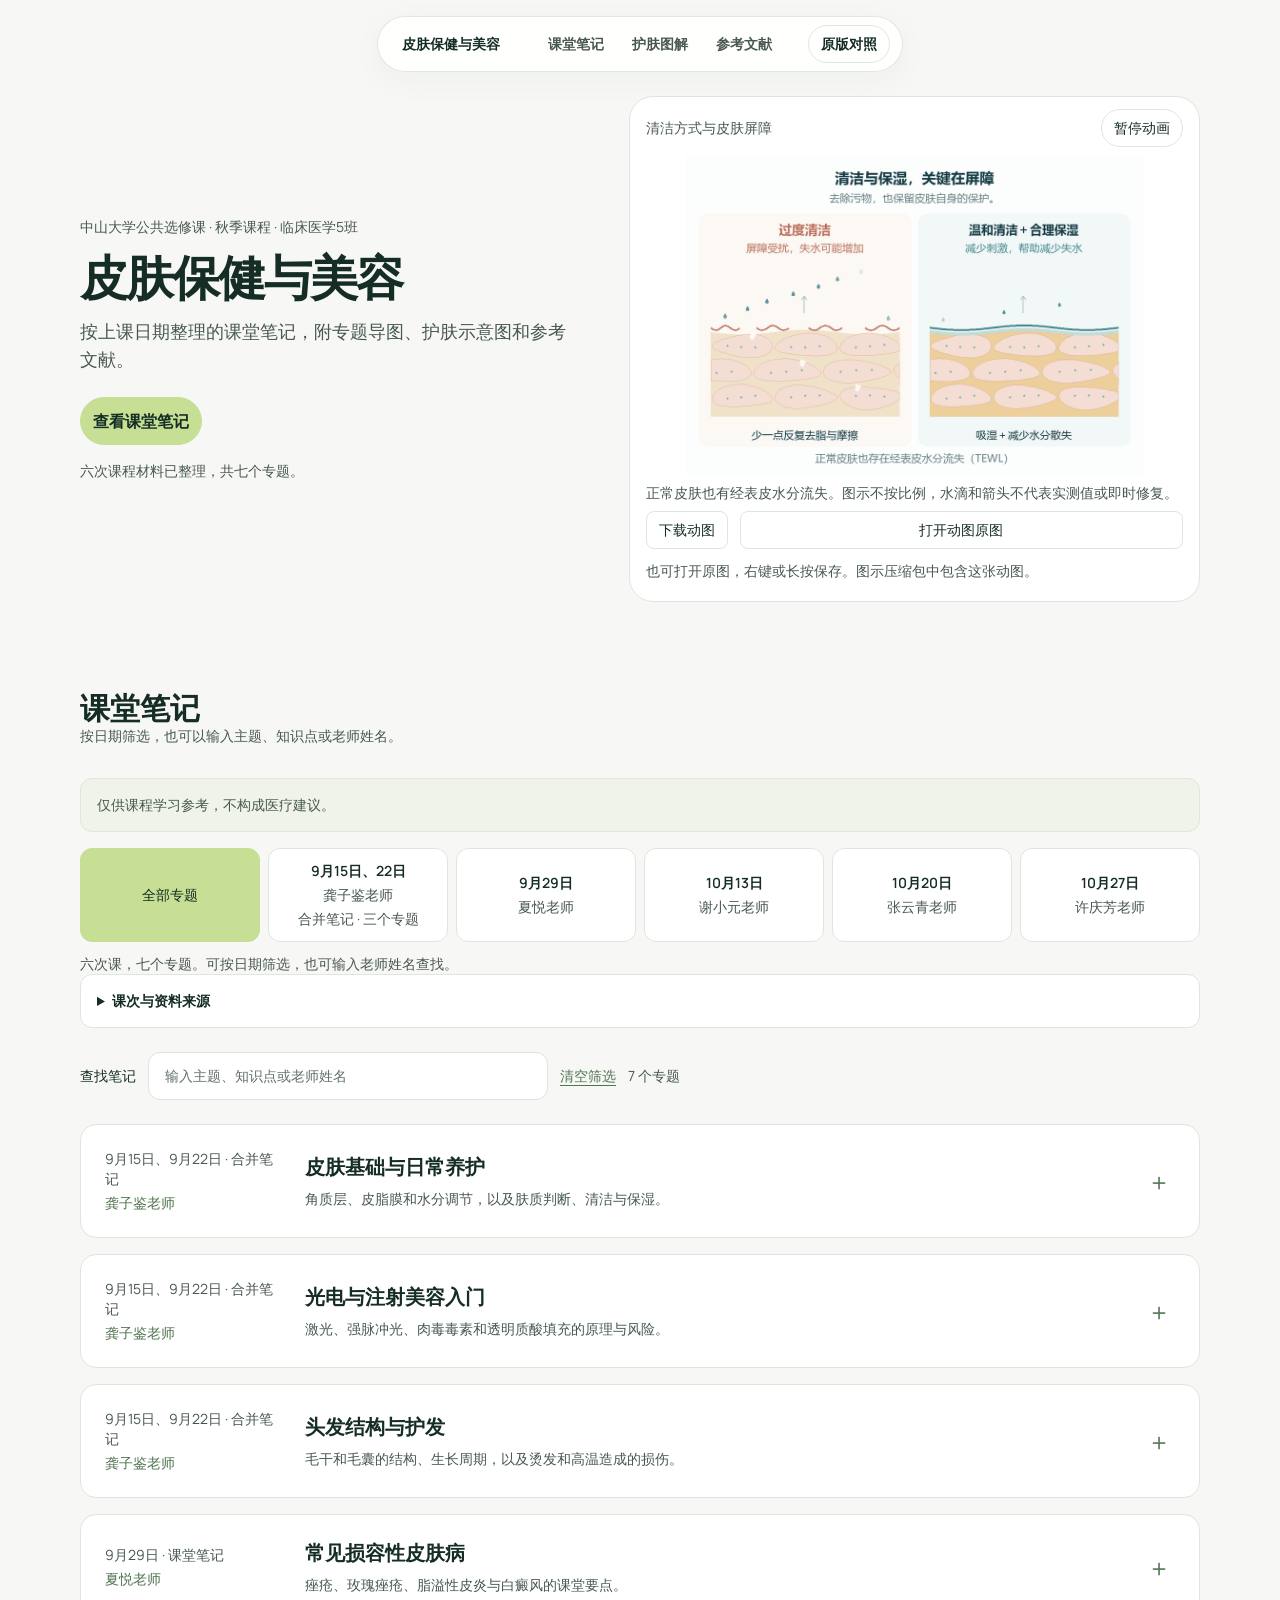
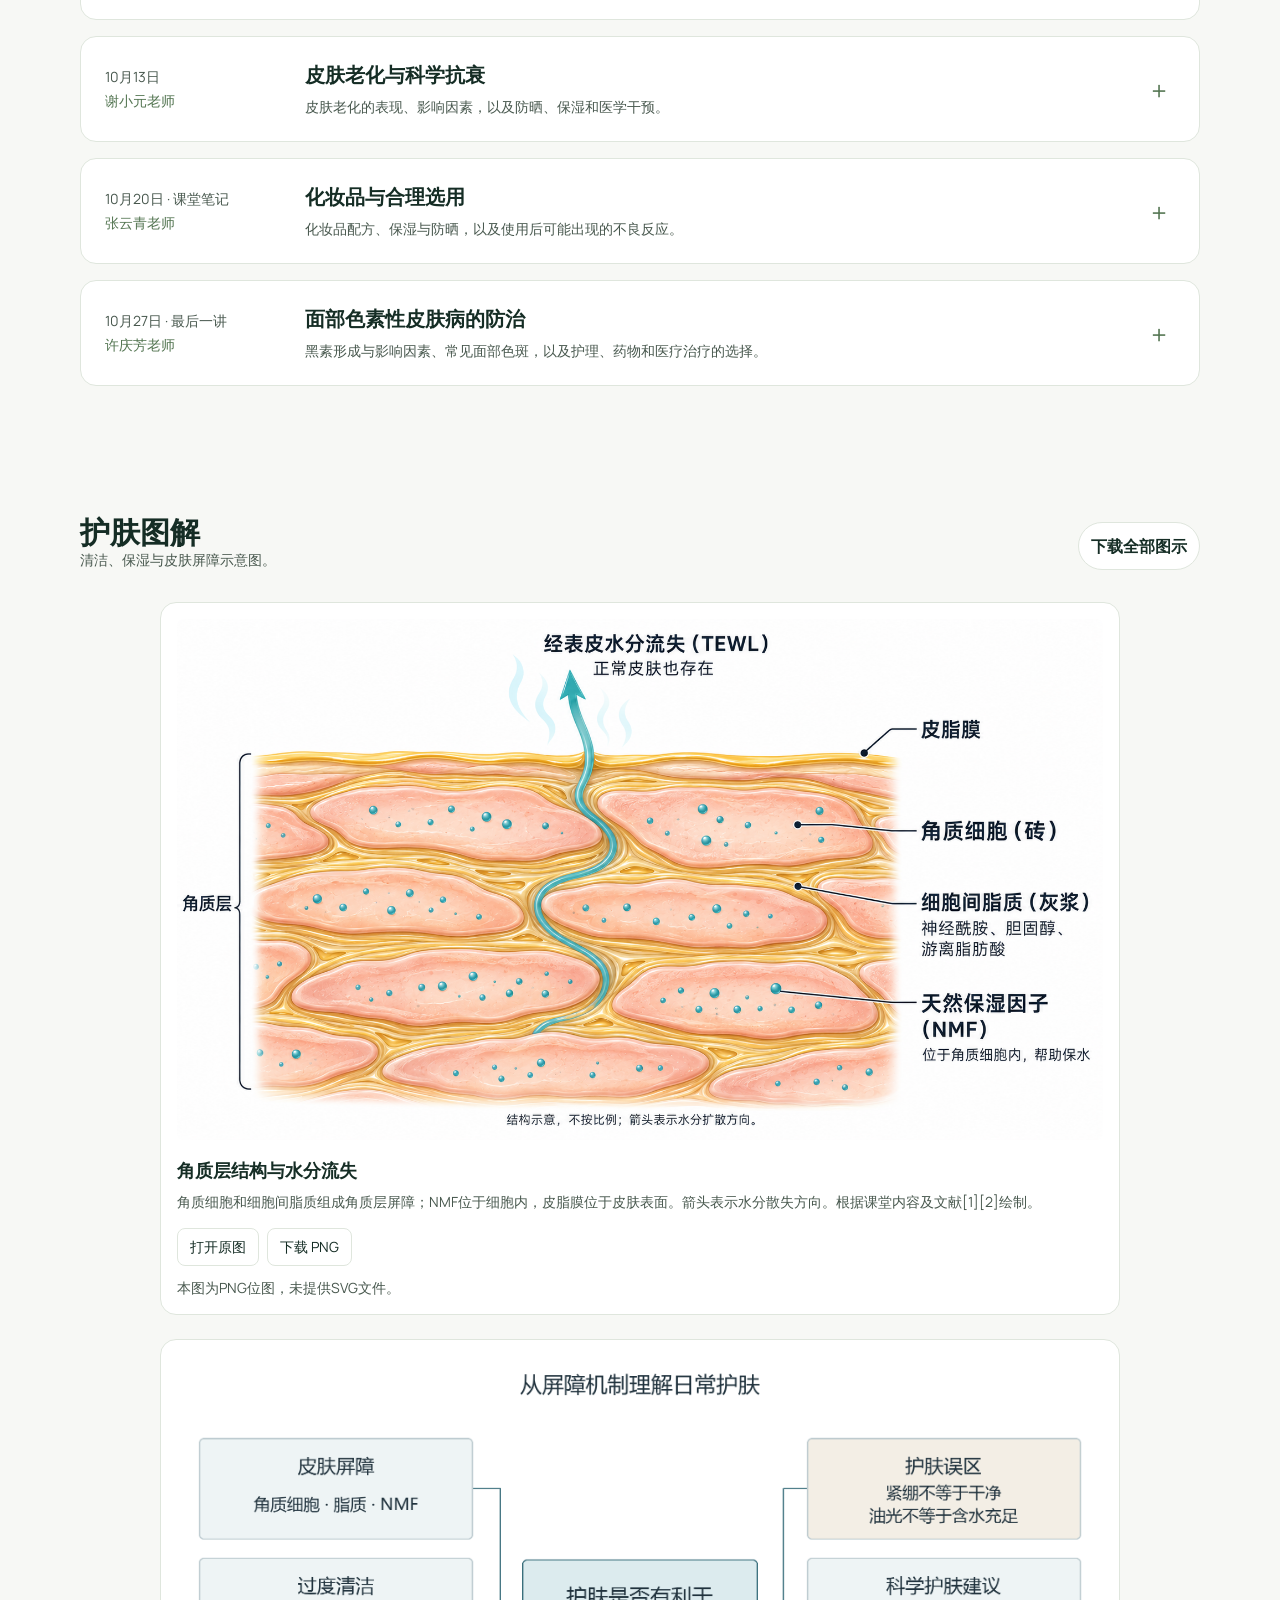
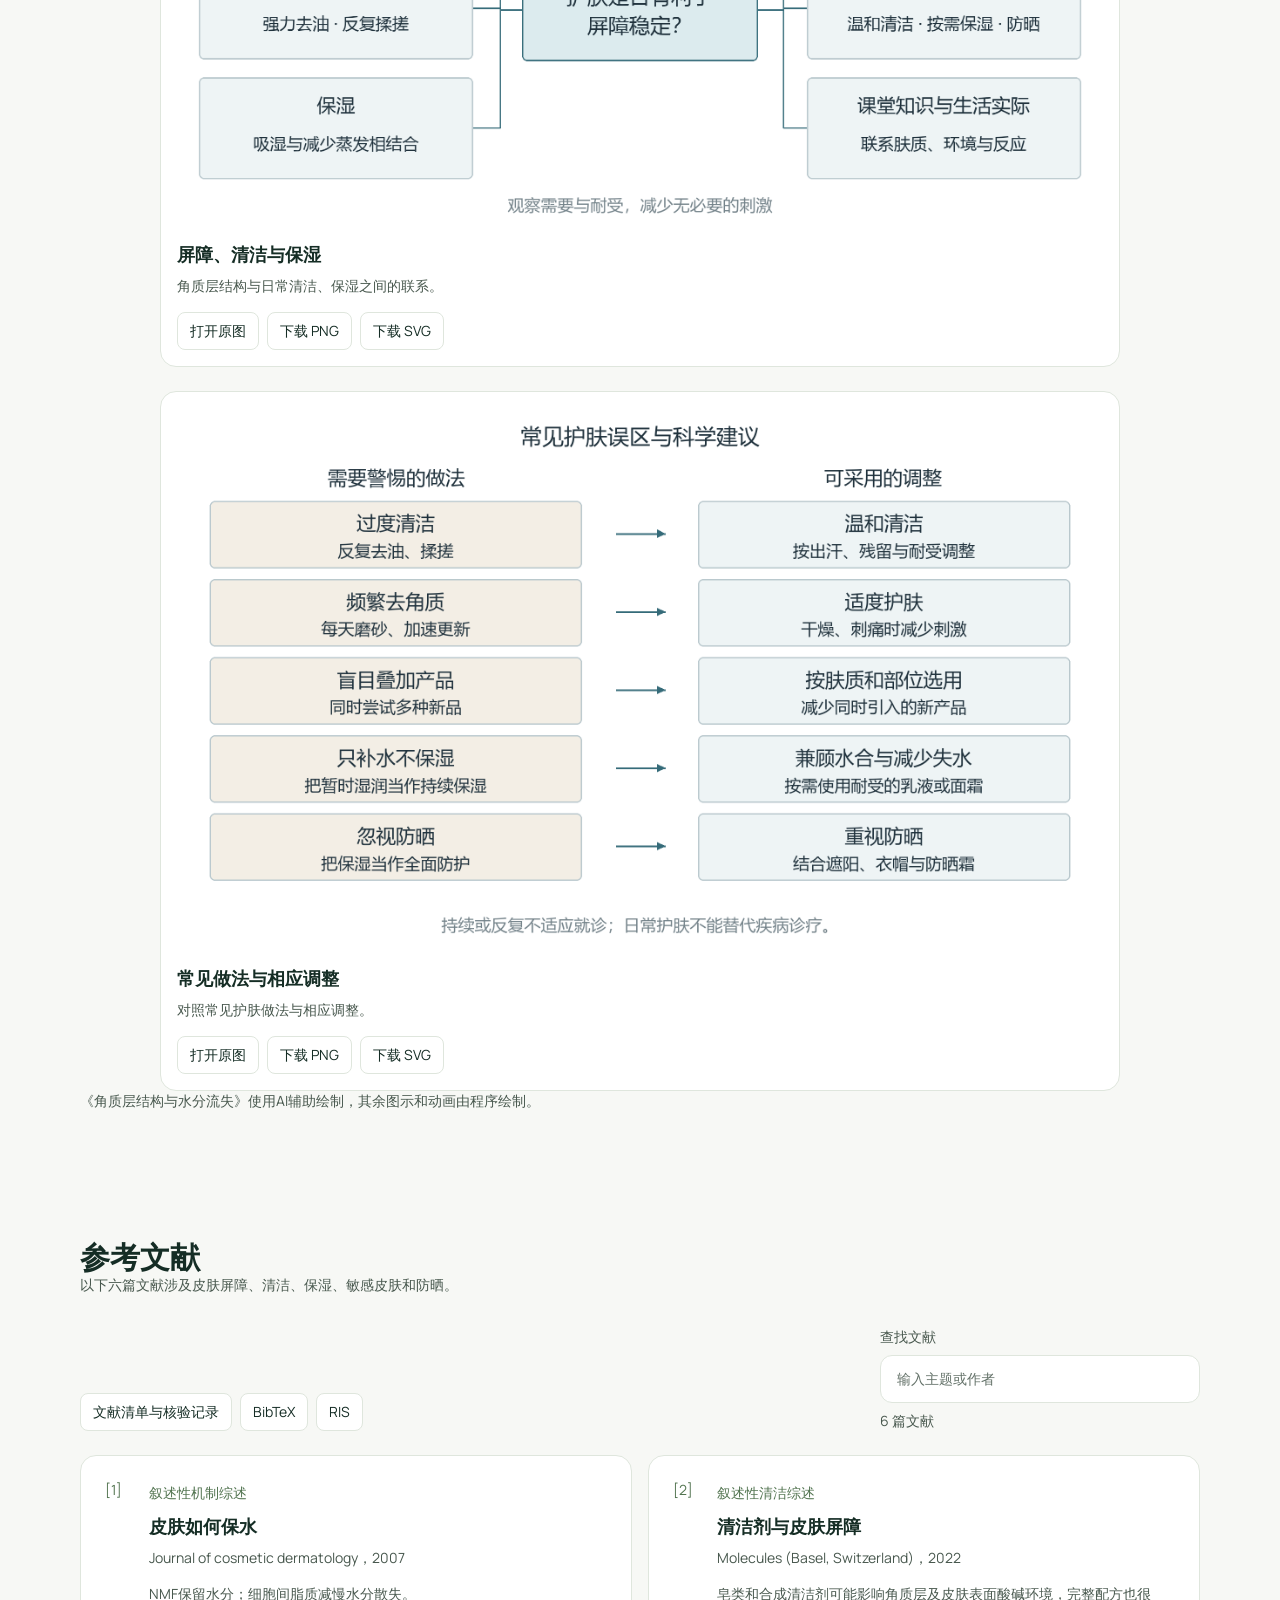
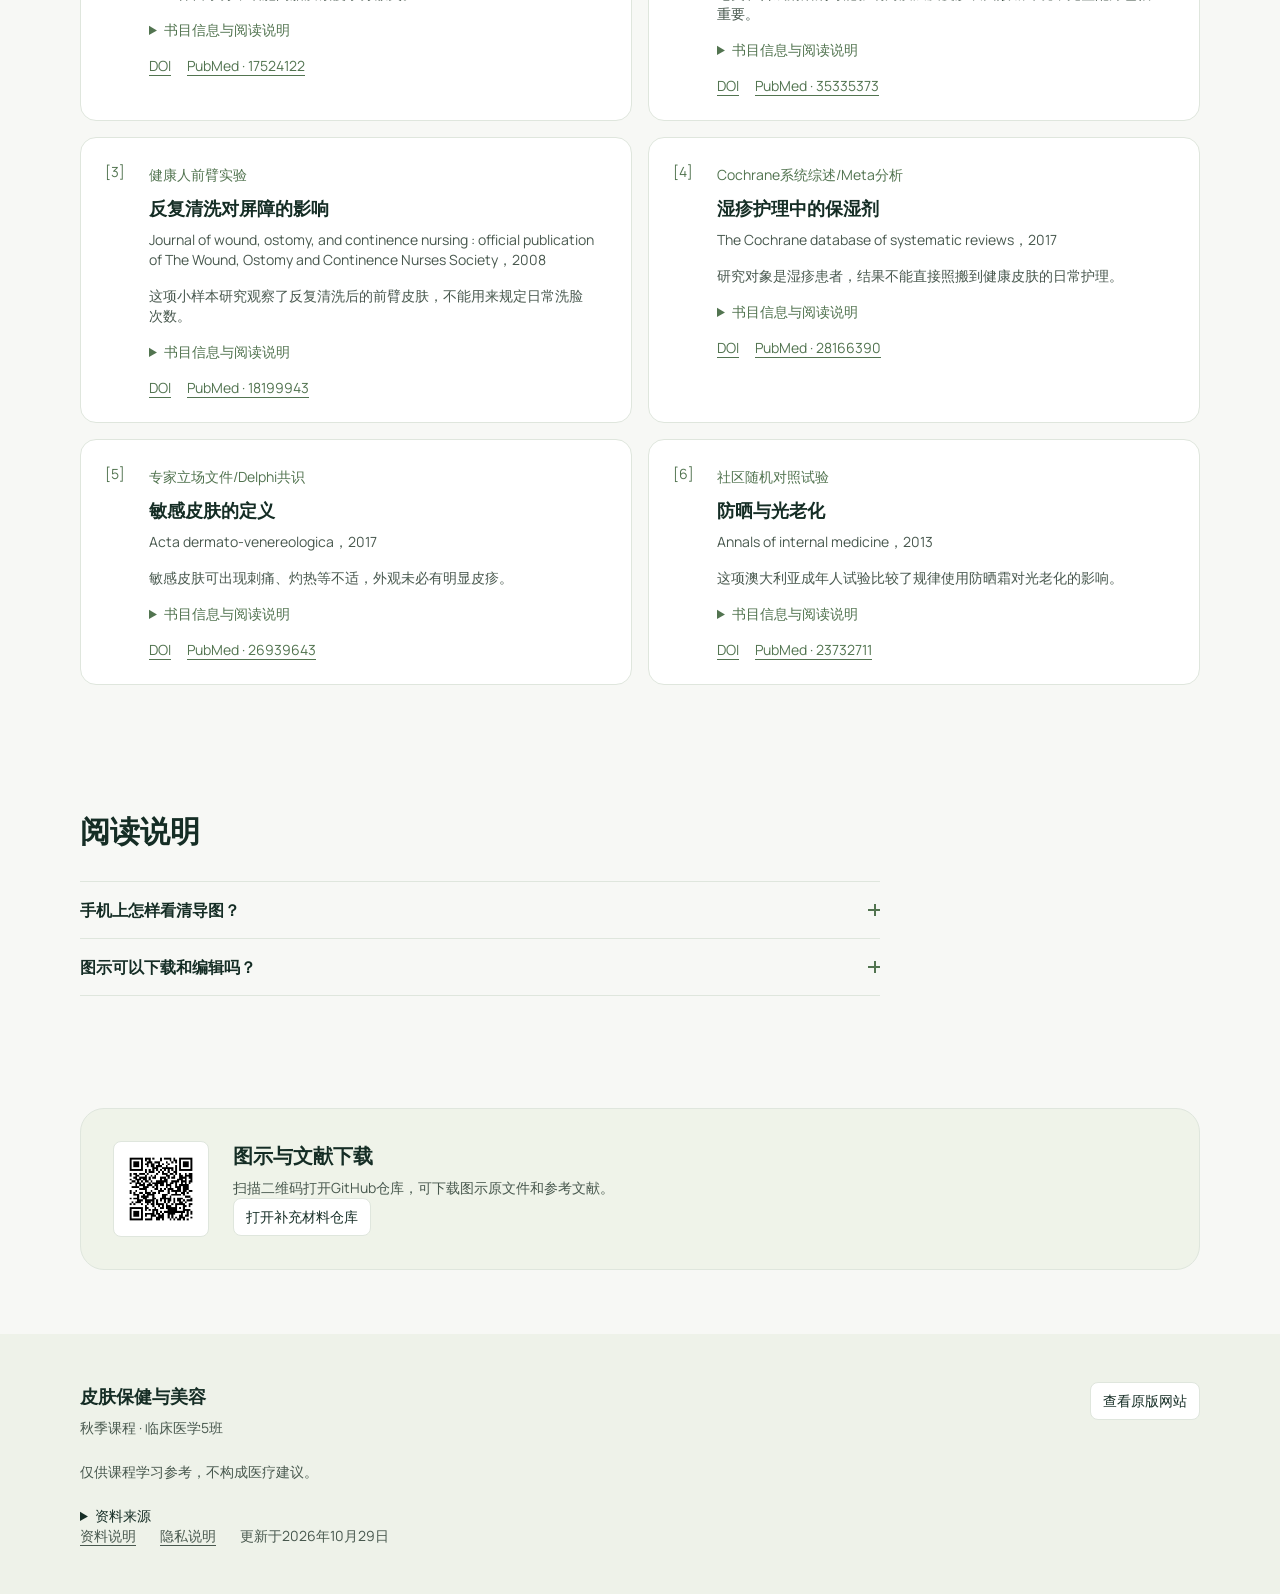
==== commit d5e7f60d: "Correct course chronology and teaching attribution; refine notes and diagrams" ====
--- a/docs/design-preview/index.html
+++ b/docs/design-preview/index.html
@@ -1,7 +1,7 @@
 <!doctype html><html lang="zh-CN"><head><meta charset="utf-8"><meta name="viewport" content="width=device-width,initial-scale=1"><meta name="robots" content="noindex,follow"><meta name="description" content="中山大学皮肤保健与美容课程笔记，按课次查看专题导图、文字笔记、护肤图解与参考文献。"><meta name="theme-color" content="#f7f8f5"><meta property="og:title" content="皮肤保健与美容 · 秋季课程笔记"><meta property="og:description" content="课堂专题、屏障护理图解与参考文献。"><meta property="og:type" content="website"><meta property="og:image" content="https://hanson2017ear.github.io/skin-barrier-skincare-course/assets/skin-barrier-poster.png"><title>皮肤保健与美容 · 秋季课程笔记</title><link rel="icon" href="../assets/favicon.svg" type="image/svg+xml"><link rel="preload" href="fonts/manrope-latin.woff2" as="font" type="font/woff2" crossorigin><link rel="stylesheet" href="style.css?v=20261027-final"></head><body><a class="skip-link" href="#main">跳到正文</a><header class="site-nav"><a class="brand" href="#top">皮肤保健与美容</a><nav class="nav-links" aria-label="主要导航"><a class="nav-link" href="#lessons">课堂笔记</a><a class="nav-link" href="#figures">护肤图解</a><a class="nav-link" href="#references">参考文献</a></nav><a class="compare-link" href="../">原版对照</a><button class="menu-toggle" type="button" aria-expanded="false" aria-controls="mobile-menu"><span>目录</span><span class="menu-lines" aria-hidden="true"><span></span><span></span></span></button></header>
-<dialog class="mobile-menu" id="mobile-menu" aria-label="网站目录"><div class="mobile-menu-head"><span class="brand">皮肤保健与美容</span><button type="button" class="menu-close" autofocus><span>关闭</span><span class="menu-lines" aria-hidden="true"><span></span><span></span></span></button></div><nav class="mobile-links" aria-label="手机导航"><a href="#lessons">课堂笔记</a><a href="#figures">护肤图解</a><a href="#references">参考文献</a><a href="#questions">阅读说明</a><a href="../">原版对照</a></nav><p class="source-note">秋季课程 · 临床医学5班</p></dialog><main id="main"><section class="hero container" id="top"><div class="hero-copy"><p class="hero-meta">中山大学公共选修课 · 秋季课程 · 临床医学5班</p><h1 class="hero-heading">皮肤保健与美容</h1><p class="hero-lead">按上课日期整理的课堂笔记，附专题导图、护肤示意图和参考文献。</p><div class="hero-cta"><a class="button primary" href="#lessons">查看课堂笔记</a></div><p class="scope-line">五次课程材料已整理，共七个专题。</p></div>
-<figure class="hero-visual"><div class="visual-toolbar"><span>清洁方式与皮肤屏障</span><button class="media-toggle" id="motion-toggle" type="button" aria-controls="hero-motion" hidden>播放动画</button></div><img class="hero-media" id="hero-motion" src="../assets/skin-barrier-poster.png" data-animation="../assets/skin-barrier-comparison.gif" data-poster="../assets/skin-barrier-poster.png" alt="过度清洁与温和清洁加合理保湿的屏障对照，正常皮肤也有TEWL" width="1200" height="840"><figcaption class="visual-caption" id="hero-caption">正常皮肤也有经表皮水分流失。水滴用于说明机制，不代表实测数值或即时修复。</figcaption><div class="visual-download"><a class="file-link" href="../assets/skin-barrier-comparison.gif" download="skin-barrier-comparison.gif">下载动图</a><a class="file-link" href="../assets/skin-barrier-comparison.gif" target="_blank" rel="noopener">打开动图原图</a><p class="download-hint">也可打开原图，右键或长按保存。图示压缩包中包含这张动图。</p></div></figure></section>
-<section class="section container" id="lessons" data-nav><div class="section-header"><div><h2 class="section-title">课堂笔记</h2><p class="section-description">点击日期筛选，或输入主题、知识点、老师姓名查找。</p></div></div><p class="study-notice">仅供课程学习参考，不构成医疗建议。</p><div class="date-filters" role="group" aria-label="按课次筛选笔记"><button class="filter-button" type="button" data-date-filter="all" aria-pressed="true">全部专题</button><button class="filter-button" type="button" data-date-filter="2026-09-15 2026-09-22" aria-pressed="false"><span>9月15日、22日</span><span>龚子鉴老师</span><span class="date-sharing">合并笔记 · 三个专题</span></button><button class="filter-button" type="button" data-date-filter="2026-09-29" aria-pressed="false"><time>9月29日</time><span>夏悦老师</span></button><button class="filter-button" type="button" data-date-filter="2026-10-20" aria-pressed="false"><time>10月20日</time><span>张云青老师</span></button><button class="filter-button" type="button" data-date-filter="2026-10-27" aria-pressed="false"><time>10月27日</time><span>许庆芳老师</span></button><button class="filter-button" type="button" data-date-filter="unassigned" aria-pressed="false"><span>日期待核</span><span>抗老化专题</span></button></div><p class="filter-note" id="date-filter-note" role="status" aria-live="polite">9月15日和22日的照片未逐日标注，合并为三个专题。</p><details class="course-source"><summary>课次与资料来源</summary><p>9月15日、22日龚子鉴老师的笔记合并整理，内容未逐日划分。9月29日夏悦老师讲授常见损容性皮肤病；10月20日张云青老师讲授化妆品相关知识，对应笔记最后一部分。10月27日为许庆芳老师的面部色素性皮肤病课程，是最后一讲。抗老化专题的授课老师和日期仍待确认。</p></details><div class="search-row"><label for="lesson-search">查找笔记</label><input id="lesson-search" type="search" placeholder="输入主题、知识点或老师姓名" autocomplete="off"><button class="reset-button" type="button" id="reset-lessons">清空筛选</button><span class="count" id="lesson-count" role="status" aria-live="polite"></span></div><div class="lesson-list"><article class="lesson" id="skin-foundations" data-dates="2026-09-15 2026-09-22" data-search="皮肤基础与日常养护 龚子鉴老师 角质层、皮脂膜和水分调节，以及肤质判断、清洁与保湿。 9月15日、9月22日 · 合并笔记 皮肤结构 维护皮肤健康与美观 表皮、真皮与皮下组织 皮脂腺等附属器参与功能 屏障的砖墙结构 角质细胞构成“砖块” 细胞间脂质构成“灰浆” 皮面脂膜有助减少水分散失 水分如何留住 NMF帮助角质层保水 正常皮肤也存在TEWL 屏障受损时水分更易散失 认识自己的皮肤 观察干性、油性与中性状态 混合皮肤可分区照顾 敏感需要关注刺激与不适 清洁与保湿配合 避免过强清洁和反复摩擦 吸湿成分帮助增加含水量 封闭性成分帮助减少失水 日常护理 随季节和环境调整护理 减少无必要的产品更换 重视防晒与均衡饮食 ">
+<dialog class="mobile-menu" id="mobile-menu" aria-label="网站目录"><div class="mobile-menu-head"><span class="brand">皮肤保健与美容</span><button type="button" class="menu-close" autofocus><span>关闭</span><span class="menu-lines" aria-hidden="true"><span></span><span></span></span></button></div><nav class="mobile-links" aria-label="手机导航"><a href="#lessons">课堂笔记</a><a href="#figures">护肤图解</a><a href="#references">参考文献</a><a href="#questions">阅读说明</a><a href="../">原版对照</a></nav><p class="source-note">秋季课程 · 临床医学5班</p></dialog><main id="main"><section class="hero container" id="top"><div class="hero-copy"><p class="hero-meta">中山大学公共选修课 · 秋季课程 · 临床医学5班</p><h1 class="hero-heading">皮肤保健与美容</h1><p class="hero-lead">按上课日期整理的课堂笔记，附专题导图、护肤示意图和参考文献。</p><div class="hero-cta"><a class="button primary" href="#lessons">查看课堂笔记</a></div><p class="scope-line">六次课程材料已整理，共七个专题。</p></div>
+<figure class="hero-visual"><div class="visual-toolbar"><span>清洁方式与皮肤屏障</span><button class="media-toggle" id="motion-toggle" type="button" aria-controls="hero-motion" hidden>播放动画</button></div><img class="hero-media" id="hero-motion" src="../assets/skin-barrier-poster.png" data-animation="../assets/skin-barrier-comparison.gif" data-poster="../assets/skin-barrier-poster.png" alt="过度清洁与温和清洁加合理保湿的屏障对照，正常皮肤也有TEWL" width="1200" height="840"><figcaption class="visual-caption" id="hero-caption">正常皮肤也有经表皮水分流失。图示不按比例，水滴和箭头不代表实测值或即时修复。</figcaption><div class="visual-download"><a class="file-link" href="../assets/skin-barrier-comparison.gif" download="skin-barrier-comparison.gif">下载动图</a><a class="file-link" href="../assets/skin-barrier-comparison.gif" target="_blank" rel="noopener">打开动图原图</a><p class="download-hint">也可打开原图，右键或长按保存。图示压缩包中包含这张动图。</p></div></figure></section>
+<section class="section container" id="lessons" data-nav><div class="section-header"><div><h2 class="section-title">课堂笔记</h2><p class="section-description">按日期筛选，也可以输入主题、知识点或老师姓名。</p></div></div><p class="study-notice">仅供课程学习参考，不构成医疗建议。</p><div class="date-filters" role="group" aria-label="按课次筛选笔记"><button class="filter-button" type="button" data-date-filter="all" aria-pressed="true">全部专题</button><button class="filter-button" type="button" data-date-filter="2026-09-15 2026-09-22" aria-pressed="false"><span>9月15日、22日</span><span>龚子鉴老师</span><span class="date-sharing">合并笔记 · 三个专题</span></button><button class="filter-button" type="button" data-date-filter="2026-09-29" aria-pressed="false"><time>9月29日</time><span>夏悦老师</span></button><button class="filter-button" type="button" data-date-filter="2026-10-13" aria-pressed="false"><time>10月13日</time><span>谢小元老师</span></button><button class="filter-button" type="button" data-date-filter="2026-10-20" aria-pressed="false"><time>10月20日</time><span>张云青老师</span></button><button class="filter-button" type="button" data-date-filter="2026-10-27" aria-pressed="false"><time>10月27日</time><span>许庆芳老师</span></button></div><p class="filter-note" id="date-filter-note" role="status" aria-live="polite">六次课，七个专题。可按日期筛选，也可输入老师姓名查找。</p><details class="course-source"><summary>课次与资料来源</summary><p>9月15日、22日为龚子鉴老师的课程，笔记分为皮肤基础、光电与注射美容、头发与护发三个专题；9月29日夏悦老师讲授常见损容性皮肤病；10月13日谢小元老师的课程对应抗老化专题；10月20日张云青老师讲授化妆品相关知识；10月27日许庆芳老师讲授面部色素性皮肤病，为最后一讲。</p></details><div class="search-row"><label for="lesson-search">查找笔记</label><input id="lesson-search" type="search" placeholder="输入主题、知识点或老师姓名" autocomplete="off"><button class="reset-button" type="button" id="reset-lessons">清空筛选</button><span class="count" id="lesson-count" role="status" aria-live="polite"></span></div><div class="lesson-list"><article class="lesson" id="skin-foundations" data-dates="2026-09-15 2026-09-22" data-search="皮肤基础与日常养护 龚子鉴老师 角质层、皮脂膜和水分调节，以及肤质判断、清洁与保湿。 9月15日、9月22日 · 合并笔记 皮肤结构 维护皮肤健康与美观 表皮、真皮与皮下组织 皮脂腺等附属器参与功能 屏障的砖墙结构 角质细胞构成“砖块” 细胞间脂质构成“灰浆” 皮面脂膜有助减少水分散失 水分如何留住 NMF帮助角质层保水 正常皮肤也存在TEWL 屏障受损时水分更易散失 认识自己的皮肤 观察干性、油性与中性状态 混合皮肤可分区照顾 敏感需要关注刺激与不适 清洁与保湿配合 避免过强清洁和反复摩擦 吸湿成分帮助增加含水量 封闭性成分帮助减少失水 日常护理 随季节和环境调整护理 减少无必要的产品更换 重视防晒与均衡饮食 ">
 <details class="lesson-detail"><summary>
 <span class="lesson-meta"><span>9月15日、9月22日 · 合并笔记</span><span>龚子鉴老师</span></span>
 <span class="lesson-heading"><span class="lesson-title">皮肤基础与日常养护</span><span class="summary-text">角质层、皮脂膜和水分调节，以及肤质判断、清洁与保湿。</span></span>
@@ -9,7 +9,7 @@
 <div class="lesson-body"><div class="map-toolbar"><span>课堂思维导图</span><a class="file-link" href="../assets/lessons/skin-foundations.svg" target="_blank" rel="noopener">打开原图</a></div>
 <a class="map-frame" href="../assets/lessons/skin-foundations.svg" target="_blank" rel="noopener" aria-label="放大查看皮肤基础与日常养护导图"><img src="../assets/lessons/skin-foundations.svg" alt="皮肤基础与日常养护思维导图" width="1800" height="1100" loading="lazy"></a>
 <div class="download-row"><a class="file-link" href="../assets/lessons/skin-foundations.png" download>下载 PNG</a><a class="file-link" href="../assets/lessons/skin-foundations.svg" download>下载 SVG</a><a class="file-link" href="../assets/lessons/skin-foundations.mmd" download>导图源码</a></div><p class="source-note">龚子鉴老师9月15日、9月22日课程合并笔记。</p>
-<details class="text-notes"><summary>展开文字版笔记</summary><ul class="branch-list"><li><strong>皮肤结构</strong><ul><li>维护皮肤健康与美观</li><li>表皮、真皮与皮下组织</li><li>皮脂腺等附属器参与功能</li></ul></li><li><strong>屏障的砖墙结构</strong><ul><li>角质细胞构成“砖块”</li><li>细胞间脂质构成“灰浆”</li><li>皮面脂膜有助减少水分散失</li></ul></li><li><strong>水分如何留住</strong><ul><li>NMF帮助角质层保水</li><li>正常皮肤也存在TEWL</li><li>屏障受损时水分更易散失</li></ul></li><li><strong>认识自己的皮肤</strong><ul><li>观察干性、油性与中性状态</li><li>混合皮肤可分区照顾</li><li>敏感需要关注刺激与不适</li></ul></li><li><strong>清洁与保湿配合</strong><ul><li>避免过强清洁和反复摩擦</li><li>吸湿成分帮助增加含水量</li><li>封闭性成分帮助减少失水</li></ul></li><li><strong>日常护理</strong><ul><li>随季节和环境调整护理</li><li>减少无必要的产品更换</li><li>重视防晒与均衡饮食</li></ul></li></ul></details><details class="classroom-photo text-notes"><summary>查看课堂拍摄笔记</summary><figure><img loading="lazy" src="../assets/classroom-cleansing.jpg" alt="龚子鉴老师前两次课程的合并笔记，介绍清洁产品与皮脂膜"><figcaption class="source-note">龚子鉴老师前两次课的清洁产品与皮脂膜笔记，课堂拍摄。产品刺激性还受完整配方及使用方式影响。</figcaption></figure></details></div></details></article><article class="lesson" id="light-and-injection" data-dates="2026-09-15 2026-09-22" data-search="光电与注射美容入门 龚子鉴老师 激光、强脉冲光、肉毒毒素和透明质酸填充的原理与风险。 9月15日、9月22日 · 合并笔记 光与组织相互作用 光可反射、散射、透过或吸收 黑色素、血红蛋白和水是靶基 不同波长的吸收特征不同 读懂激光参数 波长关联靶组织与作用深度 脉冲宽度影响热作用过程 能量密度关系疗效与风险 强脉冲光 IPL使用宽谱脉冲光 滤光片改变可用光谱范围 选择性光热作用 肉毒毒素注射 作用于神经肌肉信号传递 课堂区分经典与微滴注射 注射层次与目标组织相关 透明质酸与填充 注射填充用于改善组织容积 选型需要考虑位置与层次 血管栓塞是严重并发症 适应证与风险 先明确想改善的具体问题 由正规医疗机构评估适应证 不把展示病例当普遍效果 ">
+<details class="text-notes"><summary>展开文字版笔记</summary><ul class="branch-list"><li><strong>皮肤结构</strong><ul><li>表皮、真皮与皮下组织</li><li>皮肤附属器包括皮脂腺、汗腺、毛发和甲。</li></ul></li><li><strong>屏障的砖墙结构</strong><ul><li>角质细胞像砖，细胞间脂质像灰浆，共同构成角质层屏障。</li><li>皮脂腺分泌物参与形成皮面脂膜，减少表面水分散失。</li></ul></li><li><strong>水分如何留住</strong><ul><li>天然保湿因子（NMF）位于角质细胞内，含氨基酸等吸湿成分，能保留水分。</li><li>易错点：正常皮肤也存在经表皮水分流失（TEWL）。</li><li>屏障受损时，水分可能更容易散失。</li></ul></li><li><strong>认识自己的皮肤</strong><ul><li>观察干性、油性与中性状态</li><li>混合皮肤可分区照顾</li><li>留意皮肤对刺激的反应</li></ul></li><li><strong>清洁与保湿配合</strong><ul><li>过度清洁：清洁频率、强度或摩擦超过皮肤当下的需要与耐受。</li><li>吸湿成分增加角质层水合。</li><li>封闭性成分减少水分散失。</li></ul></li><li><strong>日常护理</strong><ul><li>随季节和环境调整护理</li><li>减少无必要的产品更换</li><li>重视防晒与均衡饮食</li></ul></li></ul></details><details class="classroom-photo text-notes"><summary>查看课堂拍摄笔记</summary><figure><img loading="lazy" src="../assets/classroom-cleansing.jpg" alt="龚子鉴老师前两次课程的合并笔记，介绍清洁产品与皮脂膜"><figcaption class="source-note">龚子鉴老师前两次课的清洁产品与皮脂膜笔记，课堂拍摄。产品刺激性还受完整配方及使用方式影响。</figcaption></figure></details></div></details></article><article class="lesson" id="light-and-injection" data-dates="2026-09-15 2026-09-22" data-search="光电与注射美容入门 龚子鉴老师 激光、强脉冲光、肉毒毒素和透明质酸填充的原理与风险。 9月15日、9月22日 · 合并笔记 光与组织相互作用 光可反射、散射、透过或吸收 黑色素、血红蛋白和水是靶基 不同波长的吸收特征不同 读懂激光参数 波长关联靶组织与作用深度 脉冲宽度影响热作用过程 能量密度关系疗效与风险 强脉冲光 IPL使用宽谱脉冲光 滤光片改变可用光谱范围 选择性光热作用 肉毒毒素注射 作用于神经肌肉信号传递 课堂区分经典与微滴注射 注射层次与目标组织相关 透明质酸与填充 注射填充用于改善组织容积 选型需要考虑位置与层次 血管栓塞是严重并发症 适应证与风险 先明确想改善的具体问题 由正规医疗机构评估适应证 不把展示病例当普遍效果 ">
 <details class="lesson-detail"><summary>
 <span class="lesson-meta"><span>9月15日、9月22日 · 合并笔记</span><span>龚子鉴老师</span></span>
 <span class="lesson-heading"><span class="lesson-title">光电与注射美容入门</span><span class="summary-text">激光、强脉冲光、肉毒毒素和透明质酸填充的原理与风险。</span></span>
@@ -17,7 +17,7 @@
 <div class="lesson-body"><div class="map-toolbar"><span>课堂思维导图</span><a class="file-link" href="../assets/lessons/light-and-injection.svg" target="_blank" rel="noopener">打开原图</a></div>
 <a class="map-frame" href="../assets/lessons/light-and-injection.svg" target="_blank" rel="noopener" aria-label="放大查看光电与注射美容入门导图"><img src="../assets/lessons/light-and-injection.svg" alt="光电与注射美容入门思维导图" width="1800" height="1100" loading="lazy"></a>
 <div class="download-row"><a class="file-link" href="../assets/lessons/light-and-injection.png" download>下载 PNG</a><a class="file-link" href="../assets/lessons/light-and-injection.svg" download>下载 SVG</a><a class="file-link" href="../assets/lessons/light-and-injection.mmd" download>导图源码</a></div><p class="source-note">龚子鉴老师前两次课程合并笔记中的光电与注射专题。</p>
-<details class="text-notes"><summary>展开文字版笔记</summary><ul class="branch-list"><li><strong>光与组织相互作用</strong><ul><li>光可反射、散射、透过或吸收</li><li>黑色素、血红蛋白和水是靶基</li><li>不同波长的吸收特征不同</li></ul></li><li><strong>读懂激光参数</strong><ul><li>波长关联靶组织与作用深度</li><li>脉冲宽度影响热作用过程</li><li>能量密度关系疗效与风险</li></ul></li><li><strong>强脉冲光</strong><ul><li>IPL使用宽谱脉冲光</li><li>滤光片改变可用光谱范围</li><li>选择性光热作用</li></ul></li><li><strong>肉毒毒素注射</strong><ul><li>作用于神经肌肉信号传递</li><li>课堂区分经典与微滴注射</li><li>注射层次与目标组织相关</li></ul></li><li><strong>透明质酸与填充</strong><ul><li>注射填充用于改善组织容积</li><li>选型需要考虑位置与层次</li><li>血管栓塞是严重并发症</li></ul></li><li><strong>适应证与风险</strong><ul><li>先明确想改善的具体问题</li><li>由正规医疗机构评估适应证</li><li>不把展示病例当普遍效果</li></ul></li></ul></details></div></details></article><article class="lesson" id="hair-care" data-dates="2026-09-15 2026-09-22" data-search="头发结构与护发 龚子鉴老师 毛干和毛囊的结构、生长周期，以及烫发和高温造成的损伤。 9月15日、9月22日 · 合并笔记 头发与外观 毛发是外观的重要组成 发型影响面部修饰效果 发质与发量需要分别观察 毛干的组织结构 主要结构蛋白是角蛋白 毛小皮位于毛干外层 毛皮质影响强度和弹性 毛囊的生长周期 生长期持续形成毛发 退行期后进入休止期 不同毛囊的周期并不同步 影响生长的因素 遗传与激素参与调节 营养状态与毛发生长有关 理化因素也可影响发质 烫发相关损伤 烫发会改变毛干化学结构 毛小皮损伤可使表面粗糙 反复损伤可导致分叉折断 物理损伤与养护 减少反复高温与粗暴摩擦 避免头发缠结时用力梳拉 洗护重点兼顾头皮与毛干 ">
+<details class="text-notes"><summary>展开文字版笔记</summary><ul class="branch-list"><li><strong>光与组织相互作用</strong><ul><li>光可反射、散射、透过或吸收</li><li>黑色素、血红蛋白和水都是靶基；不同波长的吸收特征不同。</li></ul></li><li><strong>读懂激光参数</strong><ul><li>波长关联靶组织与作用深度</li><li>脉冲宽度指光作用于组织的时间，与热作用过程有关。</li><li>能量密度是单位面积上的能量，与疗效和风险有关。</li></ul></li><li><strong>强脉冲光</strong><ul><li>IPL使用宽谱脉冲光</li><li>滤光片改变可用光谱范围</li><li>选择性光热作用</li></ul></li><li><strong>肉毒毒素注射</strong><ul><li>肉毒毒素影响神经末梢的递质释放，改变神经与肌肉之间的信号传递。</li><li>课堂区分经典与微滴注射</li><li>注射层次与目标组织相关</li></ul></li><li><strong>透明质酸与填充</strong><ul><li>注射填充用于改善组织容积</li><li>选型需要考虑位置与层次</li><li>血管栓塞是严重并发症</li></ul></li><li><strong>适应证与风险</strong><ul><li>明确希望改善的部位和问题</li><li>由正规医疗机构评估适应证</li><li>易错点：展示病例不能代表普遍效果。</li></ul></li></ul></details></div></details></article><article class="lesson" id="hair-care" data-dates="2026-09-15 2026-09-22" data-search="头发结构与护发 龚子鉴老师 毛干和毛囊的结构、生长周期，以及烫发和高温造成的损伤。 9月15日、9月22日 · 合并笔记 头发与外观 毛发是外观的重要组成 发型影响面部修饰效果 发质与发量需要分别观察 毛干的组织结构 主要结构蛋白是角蛋白 毛小皮位于毛干外层 毛皮质影响强度和弹性 毛囊的生长周期 生长期持续形成毛发 退行期后进入休止期 不同毛囊的周期并不同步 影响生长的因素 遗传与激素参与调节 营养状态与毛发生长有关 理化因素也可影响发质 烫发相关损伤 烫发会改变毛干化学结构 毛小皮损伤可使表面粗糙 反复损伤可导致分叉折断 物理损伤与养护 减少反复高温与粗暴摩擦 避免头发缠结时用力梳拉 洗护重点兼顾头皮与毛干 ">
 <details class="lesson-detail"><summary>
 <span class="lesson-meta"><span>9月15日、9月22日 · 合并笔记</span><span>龚子鉴老师</span></span>
 <span class="lesson-heading"><span class="lesson-title">头发结构与护发</span><span class="summary-text">毛干和毛囊的结构、生长周期，以及烫发和高温造成的损伤。</span></span>
@@ -25,7 +25,7 @@
 <div class="lesson-body"><div class="map-toolbar"><span>课堂思维导图</span><a class="file-link" href="../assets/lessons/hair-care.svg" target="_blank" rel="noopener">打开原图</a></div>
 <a class="map-frame" href="../assets/lessons/hair-care.svg" target="_blank" rel="noopener" aria-label="放大查看头发结构与护发导图"><img src="../assets/lessons/hair-care.svg" alt="头发结构与护发思维导图" width="1800" height="1100" loading="lazy"></a>
 <div class="download-row"><a class="file-link" href="../assets/lessons/hair-care.png" download>下载 PNG</a><a class="file-link" href="../assets/lessons/hair-care.svg" download>下载 SVG</a><a class="file-link" href="../assets/lessons/hair-care.mmd" download>导图源码</a></div><p class="source-note">龚子鉴老师前两次课程合并笔记中的毛发专题。</p>
-<details class="text-notes"><summary>展开文字版笔记</summary><ul class="branch-list"><li><strong>头发与外观</strong><ul><li>毛发是外观的重要组成</li><li>发型影响面部修饰效果</li><li>发质与发量需要分别观察</li></ul></li><li><strong>毛干的组织结构</strong><ul><li>主要结构蛋白是角蛋白</li><li>毛小皮位于毛干外层</li><li>毛皮质影响强度和弹性</li></ul></li><li><strong>毛囊的生长周期</strong><ul><li>生长期持续形成毛发</li><li>退行期后进入休止期</li><li>不同毛囊的周期并不同步</li></ul></li><li><strong>影响生长的因素</strong><ul><li>遗传与激素参与调节</li><li>营养状态与毛发生长有关</li><li>理化因素也可影响发质</li></ul></li><li><strong>烫发相关损伤</strong><ul><li>烫发会改变毛干化学结构</li><li>毛小皮损伤可使表面粗糙</li><li>反复损伤可导致分叉折断</li></ul></li><li><strong>物理损伤与养护</strong><ul><li>减少反复高温与粗暴摩擦</li><li>避免头发缠结时用力梳拉</li><li>洗护重点兼顾头皮与毛干</li></ul></li></ul></details></div></details></article><article class="lesson" id="common-dermatoses" data-dates="2026-09-29" data-search="常见损容性皮肤病 夏悦老师 痤疮、玫瑰痤疮、脂溢性皮炎与白癜风的课堂要点。 9月29日 · 课堂笔记 认识疾病范围 涉及外露部位皮肤与外观 附属器、色素及皮炎问题并存 关注皮损的具体表现 痤疮为何发生 皮脂分泌与毛囊口角化改变 痤疮相关微生物参与过程 炎症贯穿疾病发展 痤疮的护理与治疗 避免过度清洗和挤压皮损 保湿与分区护理同样重要 由医师按严重程度选择治疗 识别玫瑰痤疮 面中部潮红、红斑等表现 神经血管和免疫机制参与 屏障异常与微生态也受关注 照顾易泛红的皮肤 观察日晒、冷热等个人诱因 温和清洁并维护皮肤屏障 防晒与针对性诊疗相配合 其他常见问题 脂溢性皮炎：反复炎症与脱屑 白癜风：色素脱失性问题 疾病治疗不能由护肤品替代 ">
+<details class="text-notes"><summary>展开文字版笔记</summary><ul class="branch-list"><li><strong>头发与外观</strong><ul><li>毛发是外观的重要组成</li><li>发型影响面部修饰效果</li><li>易错点：发质与发量不能混为一谈。</li></ul></li><li><strong>毛干的组织结构</strong><ul><li>主要结构蛋白是角蛋白</li><li>毛小皮位于毛干外层，由鳞片样细胞重叠而成。</li><li>毛皮质是毛干的主要部分，关系头发的强度和弹性。</li></ul></li><li><strong>毛囊的生长周期</strong><ul><li>生长期形成毛发，退行期之后进入休止期。</li><li>不同毛囊的周期并不同步</li></ul></li><li><strong>影响生长的因素</strong><ul><li>遗传与激素参与调节</li><li>营养状态与毛发生长有关</li><li>理化因素也可影响发质</li></ul></li><li><strong>烫发相关损伤</strong><ul><li>烫发会改变毛干内的二硫键，反复损伤可使毛干变脆。</li><li>毛小皮损伤可使表面粗糙</li><li>反复损伤可导致分叉折断</li></ul></li><li><strong>物理损伤与养护</strong><ul><li>减少反复高温与粗暴摩擦</li><li>避免头发缠结时用力梳拉</li><li>洗护重点兼顾头皮与毛干</li></ul></li></ul></details></div></details></article><article class="lesson" id="common-dermatoses" data-dates="2026-09-29" data-search="常见损容性皮肤病 夏悦老师 痤疮、玫瑰痤疮、脂溢性皮炎与白癜风的课堂要点。 9月29日 · 课堂笔记 认识疾病范围 涉及外露部位皮肤与外观 附属器、色素及皮炎问题并存 关注皮损的具体表现 痤疮为何发生 皮脂分泌与毛囊口角化改变 痤疮相关微生物参与过程 炎症贯穿疾病发展 痤疮的护理与治疗 避免过度清洗和挤压皮损 保湿与分区护理同样重要 由医师按严重程度选择治疗 识别玫瑰痤疮 面中部潮红、红斑等表现 神经血管和免疫机制参与 屏障异常与微生态也受关注 照顾易泛红的皮肤 观察日晒、冷热等个人诱因 温和清洁并维护皮肤屏障 防晒与针对性诊疗相配合 其他常见问题 脂溢性皮炎：反复炎症与脱屑 白癜风：色素脱失性问题 疾病治疗不能由护肤品替代 ">
 <details class="lesson-detail"><summary>
 <span class="lesson-meta"><span>9月29日 · 课堂笔记</span><span>夏悦老师</span></span>
 <span class="lesson-heading"><span class="lesson-title">常见损容性皮肤病</span><span class="summary-text">痤疮、玫瑰痤疮、脂溢性皮炎与白癜风的课堂要点。</span></span>
@@ -33,15 +33,15 @@
 <div class="lesson-body"><div class="map-toolbar"><span>课堂思维导图</span><a class="file-link" href="../assets/lessons/common-dermatoses.svg" target="_blank" rel="noopener">打开原图</a></div>
 <a class="map-frame" href="../assets/lessons/common-dermatoses.svg" target="_blank" rel="noopener" aria-label="放大查看常见损容性皮肤病导图"><img src="../assets/lessons/common-dermatoses.svg" alt="常见损容性皮肤病思维导图" width="1800" height="1100" loading="lazy"></a>
 <div class="download-row"><a class="file-link" href="../assets/lessons/common-dermatoses.png" download>下载 PNG</a><a class="file-link" href="../assets/lessons/common-dermatoses.svg" download>下载 SVG</a><a class="file-link" href="../assets/lessons/common-dermatoses.mmd" download>导图源码</a></div><p class="source-note">夏悦老师《常见损容性皮肤病》PPT笔记，9月29日。</p>
-<details class="text-notes"><summary>展开文字版笔记</summary><ul class="branch-list"><li><strong>认识疾病范围</strong><ul><li>涉及外露部位皮肤与外观</li><li>附属器、色素及皮炎问题并存</li><li>关注皮损的具体表现</li></ul></li><li><strong>痤疮为何发生</strong><ul><li>皮脂分泌与毛囊口角化改变</li><li>痤疮相关微生物参与过程</li><li>炎症贯穿疾病发展</li></ul></li><li><strong>痤疮的护理与治疗</strong><ul><li>避免过度清洗和挤压皮损</li><li>保湿与分区护理同样重要</li><li>由医师按严重程度选择治疗</li></ul></li><li><strong>识别玫瑰痤疮</strong><ul><li>面中部潮红、红斑等表现</li><li>神经血管和免疫机制参与</li><li>屏障异常与微生态也受关注</li></ul></li><li><strong>照顾易泛红的皮肤</strong><ul><li>观察日晒、冷热等个人诱因</li><li>温和清洁并维护皮肤屏障</li><li>防晒与针对性诊疗相配合</li></ul></li><li><strong>其他常见问题</strong><ul><li>脂溢性皮炎：反复炎症与脱屑</li><li>白癜风：色素脱失性问题</li><li>疾病治疗不能由护肤品替代</li></ul></li></ul></details></div></details></article><article class="lesson" id="skin-aging" data-dates="unassigned" data-search="皮肤老化与科学抗衰 授课老师待确认 皮肤老化的表现、影响因素，以及防晒、保湿和医学干预。 抗老化专题 老化的表现 皮肤可出现干燥、细纹和松弛 脂肪分布与面部轮廓有关 肌肉、韧带和骨骼也在变化 内在与外在因素 内在老化是生理过程 日光与吸烟是重要外在因素 环境、营养和睡眠也需关注 相关机制 氧化应激与DNA损伤 细胞老化与端粒改变 糖基化与组织蛋白变化 日常护理 防晒有助减轻光老化 保湿与屏障护理配合 坚持规律生活与均衡饮食 医学干预方式 外用药物与功效性护肤 注射、换肤及光电声治疗 由医疗机构评估适应证 疗效证据与风险 机制线索不等于人体疗效 研究前沿不等于成熟方案 评估效果、风险与维持成本 ">
+<details class="text-notes"><summary>展开文字版笔记</summary><ul class="branch-list"><li><strong>认识疾病范围</strong><ul><li>涉及外露部位皮肤与外观</li><li>附属器、色素及皮炎问题并存</li><li>关注皮损的具体表现</li></ul></li><li><strong>痤疮为何发生</strong><ul><li>皮脂分泌与毛囊口角化改变</li><li>痤疮相关微生物参与过程</li><li>炎症贯穿疾病发展</li></ul></li><li><strong>痤疮的护理与治疗</strong><ul><li>避免挤压皮损。</li><li>由医师按严重程度选择治疗</li></ul></li><li><strong>识别玫瑰痤疮</strong><ul><li>面中部潮红、红斑等表现</li><li>神经血管和免疫机制参与</li><li>屏障异常与微生态也受关注</li></ul></li><li><strong>玫瑰痤疮与诱因</strong><ul><li>观察日晒、冷热等个人诱因</li></ul></li><li><strong>其他常见问题</strong><ul><li>脂溢性皮炎：反复炎症与脱屑</li><li>白癜风：色素脱失性问题</li><li>疾病治疗不能由护肤品替代</li></ul></li></ul></details></div></details></article><article class="lesson" id="skin-aging" data-dates="2026-10-13" data-search="皮肤老化与科学抗衰 谢小元老师 10月13日 皮肤老化的表现、影响因素，以及防晒、保湿和医学干预。 抗老化专题 老化的表现 皮肤可出现干燥、细纹和松弛 脂肪分布与面部轮廓有关 肌肉、韧带和骨骼也在变化 内在与外在因素 内在老化是生理过程 日光与吸烟是重要外在因素 环境、营养和睡眠也需关注 相关机制 氧化应激与DNA损伤 细胞老化与端粒改变 糖基化与组织蛋白变化 日常护理 防晒有助减轻光老化 保湿与屏障护理配合 坚持规律生活与均衡饮食 医学干预方式 外用药物与功效性护肤 注射、换肤及光电声治疗 由医疗机构评估适应证 疗效证据与风险 机制线索不等于人体疗效 研究前沿不等于成熟方案 评估效果、风险与维持成本 ">
 <details class="lesson-detail"><summary>
-<span class="lesson-meta"><span>抗老化专题</span><span>授课老师待确认</span></span>
+<span class="lesson-meta"><span>10月13日</span><span>谢小元老师</span></span>
 <span class="lesson-heading"><span class="lesson-title">皮肤老化与科学抗衰</span><span class="summary-text">皮肤老化的表现、影响因素，以及防晒、保湿和医学干预。</span></span>
 <span class="disclosure-symbol" aria-hidden="true">＋</span></summary>
 <div class="lesson-body"><div class="map-toolbar"><span>课堂思维导图</span><a class="file-link" href="../assets/lessons/skin-aging.svg" target="_blank" rel="noopener">打开原图</a></div>
 <a class="map-frame" href="../assets/lessons/skin-aging.svg" target="_blank" rel="noopener" aria-label="放大查看皮肤老化与科学抗衰导图"><img src="../assets/lessons/skin-aging.svg" alt="皮肤老化与科学抗衰思维导图" width="1800" height="1100" loading="lazy"></a>
-<div class="download-row"><a class="file-link" href="../assets/lessons/skin-aging.png" download>下载 PNG</a><a class="file-link" href="../assets/lessons/skin-aging.svg" download>下载 SVG</a><a class="file-link" href="../assets/lessons/skin-aging.mmd" download>导图源码</a></div><p class="source-note">据抗老化专题课堂资料整理，授课老师待确认。</p>
-<details class="text-notes"><summary>展开文字版笔记</summary><ul class="branch-list"><li><strong>老化的表现</strong><ul><li>皮肤可出现干燥、细纹和松弛</li><li>脂肪分布与面部轮廓有关</li><li>肌肉、韧带和骨骼也在变化</li></ul></li><li><strong>内在与外在因素</strong><ul><li>内在老化是生理过程</li><li>日光与吸烟是重要外在因素</li><li>环境、营养和睡眠也需关注</li></ul></li><li><strong>相关机制</strong><ul><li>氧化应激与DNA损伤</li><li>细胞老化与端粒改变</li><li>糖基化与组织蛋白变化</li></ul></li><li><strong>日常护理</strong><ul><li>防晒有助减轻光老化</li><li>保湿与屏障护理配合</li><li>坚持规律生活与均衡饮食</li></ul></li><li><strong>医学干预方式</strong><ul><li>外用药物与功效性护肤</li><li>注射、换肤及光电声治疗</li><li>由医疗机构评估适应证</li></ul></li><li><strong>疗效证据与风险</strong><ul><li>机制线索不等于人体疗效</li><li>研究前沿不等于成熟方案</li><li>评估效果、风险与维持成本</li></ul></li></ul></details></div></details></article><article class="lesson" id="cosmetics" data-dates="2026-10-20" data-search="化妆品与合理选用 张云青老师 化妆品配方、保湿与防晒，以及使用后可能出现的不良反应。 10月20日 · 课堂笔记 产品用途 化妆品与药品的目的不同 清洁、护肤与彩妆各有用途 产品层级不等于步骤越多越好 配方组成 基质常由油相和水相构成 辅料关系稳定与使用感 功效需要结合配方与评价 保湿的两条路径 吸湿成分帮助吸住水分 封闭性成分帮助减少蒸发 化妆水的保湿能力有限 功效看机制与证据 抗皱涉及保湿与损伤防护 提亮涉及黑素生成和代谢 细胞实验不能替代人体评价 防晒与肤质匹配 防晒剂帮助减少紫外线影响 SPF主要反映UVB防护能力 不同部位可调整产品质地 使用后的不良反应 留意刺激、过敏及光反应 长痘或色素变化也应观察 减少刺激并及时评估持续症状 ">
+<div class="download-row"><a class="file-link" href="../assets/lessons/skin-aging.png" download>下载 PNG</a><a class="file-link" href="../assets/lessons/skin-aging.svg" download>下载 SVG</a><a class="file-link" href="../assets/lessons/skin-aging.mmd" download>导图源码</a></div><p class="source-note">谢小元老师10月13日课程笔记，按课表与材料顺序归档。</p>
+<details class="text-notes"><summary>展开文字版笔记</summary><ul class="branch-list"><li><strong>老化的表现</strong><ul><li>皮肤可出现干燥、细纹和松弛</li><li>脂肪分布与面部轮廓有关</li><li>肌肉、韧带和骨骼也在变化</li></ul></li><li><strong>内在与外在因素</strong><ul><li>内在老化是生理过程</li><li>日光与吸烟是重要外在因素</li><li>环境、营养和睡眠也需关注</li></ul></li><li><strong>相关机制</strong><ul><li>氧化应激与DNA损伤</li><li>细胞老化与端粒改变</li><li>糖基化与组织蛋白变化</li></ul></li><li><strong>日常护理</strong><ul><li>防晒可减轻光老化。</li><li>保湿与屏障护理配合</li><li>坚持规律生活与均衡饮食</li></ul></li><li><strong>医学干预方式</strong><ul><li>外用药物与功效性护肤</li><li>注射、换肤及光电声治疗</li><li>由医疗机构评估适应证</li></ul></li><li><strong>疗效证据与风险</strong><ul><li>机制线索不等于人体疗效</li><li>研究前沿不等于成熟方案</li><li>评估效果、风险与维持成本</li></ul></li></ul></details></div></details></article><article class="lesson" id="cosmetics" data-dates="2026-10-20" data-search="化妆品与合理选用 张云青老师 化妆品配方、保湿与防晒，以及使用后可能出现的不良反应。 10月20日 · 课堂笔记 产品用途 化妆品与药品的目的不同 清洁、护肤与彩妆各有用途 产品层级不等于步骤越多越好 配方组成 基质常由油相和水相构成 辅料关系稳定与使用感 功效需要结合配方与评价 保湿的两条路径 吸湿成分帮助吸住水分 封闭性成分帮助减少蒸发 化妆水的保湿能力有限 功效看机制与证据 抗皱涉及保湿与损伤防护 提亮涉及黑素生成和代谢 细胞实验不能替代人体评价 防晒与肤质匹配 防晒剂帮助减少紫外线影响 SPF主要反映UVB防护能力 不同部位可调整产品质地 使用后的不良反应 留意刺激、过敏及光反应 长痘或色素变化也应观察 减少刺激并及时评估持续症状 ">
 <details class="lesson-detail"><summary>
 <span class="lesson-meta"><span>10月20日 · 课堂笔记</span><span>张云青老师</span></span>
 <span class="lesson-heading"><span class="lesson-title">化妆品与合理选用</span><span class="summary-text">化妆品配方、保湿与防晒，以及使用后可能出现的不良反应。</span></span>
@@ -49,7 +49,7 @@
 <div class="lesson-body"><div class="map-toolbar"><span>课堂思维导图</span><a class="file-link" href="../assets/lessons/cosmetics.svg" target="_blank" rel="noopener">打开原图</a></div>
 <a class="map-frame" href="../assets/lessons/cosmetics.svg" target="_blank" rel="noopener" aria-label="放大查看化妆品与合理选用导图"><img src="../assets/lessons/cosmetics.svg" alt="化妆品与合理选用思维导图" width="1800" height="1100" loading="lazy"></a>
 <div class="download-row"><a class="file-link" href="../assets/lessons/cosmetics.png" download>下载 PNG</a><a class="file-link" href="../assets/lessons/cosmetics.svg" download>下载 SVG</a><a class="file-link" href="../assets/lessons/cosmetics.mmd" download>导图源码</a></div><p class="source-note">张云青老师10月20日关于化妆品与合理选用的课堂笔记。</p>
-<details class="text-notes"><summary>展开文字版笔记</summary><ul class="branch-list"><li><strong>产品用途</strong><ul><li>化妆品与药品的目的不同</li><li>清洁、护肤与彩妆各有用途</li><li>产品层级不等于步骤越多越好</li></ul></li><li><strong>配方组成</strong><ul><li>基质常由油相和水相构成</li><li>辅料关系稳定与使用感</li><li>功效需要结合配方与评价</li></ul></li><li><strong>保湿的两条路径</strong><ul><li>吸湿成分帮助吸住水分</li><li>封闭性成分帮助减少蒸发</li><li>化妆水的保湿能力有限</li></ul></li><li><strong>功效看机制与证据</strong><ul><li>抗皱涉及保湿与损伤防护</li><li>提亮涉及黑素生成和代谢</li><li>细胞实验不能替代人体评价</li></ul></li><li><strong>防晒与肤质匹配</strong><ul><li>防晒剂帮助减少紫外线影响</li><li>SPF主要反映UVB防护能力</li><li>不同部位可调整产品质地</li></ul></li><li><strong>使用后的不良反应</strong><ul><li>留意刺激、过敏及光反应</li><li>长痘或色素变化也应观察</li><li>减少刺激并及时评估持续症状</li></ul></li></ul></details></div></details></article><article class="lesson" id="facial-pigmentation" data-dates="2026-10-27" data-search="面部色素性皮肤病的防治 许庆芳老师 黑素形成与影响因素、常见面部色斑，以及护理、药物和医疗治疗的选择。 10月27日 · 最后一讲 肤色与黑素代谢 肤色受色素与分布层次影响 酪氨酸酶参与黑素合成 黑素小体转运至角质形成细胞 影响色素的因素 紫外线与可见光影响色素 遗传、激素和炎症参与 屏障与皮肤微环境也有关 常见面部色素斑 黄褐斑有多种因素参与 雀斑与日光性黑子 瑞尔黑变病或与接触有关 其他色素性皮肤病 太田痣可累及眼部 颧部褐青色痣多对称 咖啡斑及其他斑痣 护理与药物治疗 防晒配合温和保湿 外用药物作用机制有别 系统用药须评估适应证 治疗方式与风险 剥脱深度与刺激风险 注射疗法需评估证据 光电选择结合类型与层次 肤色与黑素 课件区分遗传决定的固有皮肤色，以及受日晒、内分泌等因素影响的可变皮肤色。肤色还与色素的含量、分布层次、皮肤厚度和光线有关。黑素合成涉及酪氨酸酶等调控环节，形成的黑素小体可以转运到角质形成细胞。 影响黑素形成的因素 黑素代谢受到皮肤微环境、外界环境和机体内环境共同影响。课堂列举了紫外线、可见光、遗传、激素、炎症及屏障状态等因素。角质形成细胞等周围细胞也参与调节，因此不能把面部色斑简单归结为黑素细胞单独出现变化。 常见面部色素斑 黄褐斑常见于面部，可受光照、激素、炎症及屏障状态等多种因素影响，需要关注反复加重的问题。雀斑与遗传和紫外线有关；日光性黑子常见于长期日晒部位，与光老化相关。课件还介绍了瑞尔黑变病，接触性因素及光敏可能参与其发生。 其他斑痣的辨别 太田痣常呈单侧分布，可累及眼部或黏膜；颧部褐青色痣较多呈对称分布。咖啡斑、斑痣、雀斑样痣和色素性毛表皮痣各有特点，辨别时需结合起病时间、分布、颜色及其他表现。多发咖啡斑等情况还需结合临床评估，不能只凭斑的照片自行诊断。 护理与药物 课件把防晒、保湿和减少刺激列为基础措施。外用治疗可作用于黑素合成、黑素小体转运或表皮更新等环节，不同成分的用途和不良反应有差别。系统用药需要评估适应证、禁忌证和风险。正在使用的处方药是否需要调整，应由医生结合具体情况判断。 化学剥脱与注射 化学剥脱按作用深度分为不同类型，治疗可能伴有红斑、刺痛、脱屑等反应，还需关注炎症后色素沉着。课件强调高浓度果酸应由医疗机构操作，治疗后重视防晒与保湿。注射部分介绍了若干研究与病例，不同方法的证据和适用范围有差别，病例前后对比不能直接代表普遍疗效。 光电治疗的选择 选择光电治疗时，要结合疾病的病因和病理、色素所在的皮肤层次，以及可能出现的不良反应。仪器名称或单张治疗前后照片不足以决定方案。课堂中的参数和注射操作属于具体研究或医疗场景，本笔记只概括治疗思路。 与前几讲的联系 防晒和保湿既是日常护理内容，也出现在色素性皮肤病的治疗与术后护理中。课件对果酸治疗后的屏障护理提出要求，可与前几讲关于角质层、清洁强度和水分散失的内容一起复习。">
+<details class="text-notes"><summary>展开文字版笔记</summary><ul class="branch-list"><li><strong>产品用途</strong><ul><li>化妆品与药品的目的不同</li><li>清洁、护肤与彩妆各有用途</li><li>护肤步骤不必一味增加</li></ul></li><li><strong>配方组成</strong><ul><li>基质常由油相和水相构成</li><li>辅料关系稳定与使用感</li><li>判断功效要看完整配方和评价。</li></ul></li><li><strong>保湿产品</strong><ul><li>吸湿与封闭作用的区别，见“皮肤基础与日常养护”。</li><li>化妆水的保湿能力有限</li></ul></li><li><strong>功效看机制与证据</strong><ul><li>抗皱涉及保湿与损伤防护</li><li>提亮涉及黑素生成和代谢</li><li>细胞实验不能替代人体评价</li></ul></li><li><strong>防晒与肤质匹配</strong><ul><li>防晒剂用于减少紫外线的影响。</li><li>SPF主要反映UVB防护能力</li><li>不同部位可调整产品质地</li></ul></li><li><strong>使用后的不良反应</strong><ul><li>留意刺激、过敏及光反应</li><li>长痘或色素变化也应观察</li><li>减少刺激并及时评估持续症状</li></ul></li></ul></details></div></details></article><article class="lesson" id="facial-pigmentation" data-dates="2026-10-27" data-search="面部色素性皮肤病的防治 许庆芳老师 黑素形成与影响因素、常见面部色斑，以及护理、药物和医疗治疗的选择。 10月27日 · 最后一讲 肤色与黑素代谢 肤色受色素与分布层次影响 酪氨酸酶参与黑素合成 黑素小体转运至角质形成细胞 影响色素的因素 紫外线与可见光影响色素 遗传、激素和炎症参与 屏障与皮肤微环境也有关 常见面部色素斑 黄褐斑有多种因素参与 雀斑与日光性黑子 瑞尔黑变病或与接触有关 其他色素性皮肤病 太田痣可累及眼部 颧部褐青色痣多对称 咖啡斑及其他斑痣 护理与药物治疗 防晒配合温和保湿 外用药物作用机制有别 系统用药须评估适应证 治疗方式与风险 剥脱深度与刺激风险 注射疗法需评估证据 光电选择结合类型与层次 肤色与黑素 课件区分遗传决定的固有皮肤色，以及受日晒、内分泌等因素影响的可变皮肤色。肤色还与色素的含量、分布层次、皮肤厚度和光线有关。黑素合成涉及酪氨酸酶等调控环节，形成的黑素小体可以转运到角质形成细胞。 影响黑素形成的因素 黑素代谢受到皮肤微环境、外界环境和机体内环境共同影响。课堂列举了紫外线、可见光、遗传、激素、炎症及屏障状态等因素。角质形成细胞等周围细胞也参与调节，因此不能把面部色斑简单归结为黑素细胞单独出现变化。 常见面部色素斑 黄褐斑常见于面部，可受光照、激素、炎症及屏障状态等多种因素影响，需要关注反复加重的问题。雀斑与遗传和紫外线有关；日光性黑子常见于长期日晒部位，与光老化相关。课件还介绍了瑞尔黑变病，接触性因素及光敏可能参与其发生。 其他斑痣的辨别 太田痣常呈单侧分布，可累及眼部或黏膜；颧部褐青色痣较多呈对称分布。咖啡斑、斑痣、雀斑样痣和色素性毛表皮痣各有特点，辨别时需结合起病时间、分布、颜色及其他表现。多发咖啡斑等情况还需结合临床评估，不能只凭斑的照片自行诊断。 护理与药物 课件把防晒、保湿和减少刺激列为基础措施。外用治疗可作用于黑素合成、黑素小体转运或表皮更新等环节，不同成分的用途和不良反应有差别。系统用药需要评估适应证、禁忌证和风险。正在使用的处方药是否需要调整，应由医生结合具体情况判断。 化学剥脱与注射 化学剥脱按作用深度分为不同类型，治疗可能伴有红斑、刺痛、脱屑等反应，还需关注炎症后色素沉着。课件强调高浓度果酸应由医疗机构操作，治疗后重视防晒与保湿。注射部分介绍了若干研究与病例，不同方法的证据和适用范围有差别，病例前后对比不能直接代表普遍疗效。 光电治疗的选择 选择光电治疗时，要结合疾病的病因和病理、色素所在的皮肤层次，以及可能出现的不良反应。仪器名称或单张治疗前后照片不足以决定方案。课堂中的参数和注射操作属于具体研究或医疗场景，本笔记只概括治疗思路。 与前几讲的联系 防晒和保湿既是日常护理内容，也出现在色素性皮肤病的治疗与术后护理中。课件对果酸治疗后的屏障护理提出要求，可与前几讲关于角质层、清洁强度和水分散失的内容一起复习。">
 <details class="lesson-detail"><summary>
 <span class="lesson-meta"><span>10月27日 · 最后一讲</span><span>许庆芳老师</span></span>
 <span class="lesson-heading"><span class="lesson-title">面部色素性皮肤病的防治</span><span class="summary-text">黑素形成与影响因素、常见面部色斑，以及护理、药物和医疗治疗的选择。</span></span>
@@ -57,9 +57,9 @@
 <div class="lesson-body"><div class="map-toolbar"><span>课堂思维导图</span><a class="file-link" href="../assets/lessons/facial-pigmentation.svg" target="_blank" rel="noopener">打开原图</a></div>
 <a class="map-frame" href="../assets/lessons/facial-pigmentation.svg" target="_blank" rel="noopener" aria-label="放大查看面部色素性皮肤病的防治导图"><img src="../assets/lessons/facial-pigmentation.svg" alt="面部色素性皮肤病的防治思维导图" width="1800" height="1100" loading="lazy"></a>
 <div class="download-row"><a class="file-link" href="../assets/lessons/facial-pigmentation.png" download>下载 PNG</a><a class="file-link" href="../assets/lessons/facial-pigmentation.svg" download>下载 SVG</a><a class="file-link" href="../assets/lessons/facial-pigmentation.mmd" download>导图源码</a><a class="file-link" href="../assets/lessons/facial-pigmentation.md" download>下载本讲笔记</a></div><p class="source-note">根据许庆芳老师10月27日《面部色素性皮肤病的防治》PPT整理。</p>
-<details class="text-notes"><summary>展开文字版笔记</summary><ul class="branch-list"><li><strong>肤色与黑素代谢</strong><ul><li>肤色受色素与分布层次影响</li><li>酪氨酸酶参与黑素合成</li><li>黑素小体转运至角质形成细胞</li></ul></li><li><strong>影响色素的因素</strong><ul><li>紫外线与可见光影响色素</li><li>遗传、激素和炎症参与</li><li>屏障与皮肤微环境也有关</li></ul></li><li><strong>常见面部色素斑</strong><ul><li>黄褐斑有多种因素参与</li><li>雀斑与日光性黑子</li><li>瑞尔黑变病或与接触有关</li></ul></li><li><strong>其他色素性皮肤病</strong><ul><li>太田痣可累及眼部</li><li>颧部褐青色痣多对称</li><li>咖啡斑及其他斑痣</li></ul></li><li><strong>护理与药物治疗</strong><ul><li>防晒配合温和保湿</li><li>外用药物作用机制有别</li><li>系统用药须评估适应证</li></ul></li><li><strong>治疗方式与风险</strong><ul><li>剥脱深度与刺激风险</li><li>注射疗法需评估证据</li><li>光电选择结合类型与层次</li></ul></li></ul><section class="lesson-note"><h3>肤色与黑素</h3><p>课件区分遗传决定的固有皮肤色，以及受日晒、内分泌等因素影响的可变皮肤色。肤色还与色素的含量、分布层次、皮肤厚度和光线有关。黑素合成涉及酪氨酸酶等调控环节，形成的黑素小体可以转运到角质形成细胞。</p></section><section class="lesson-note"><h3>影响黑素形成的因素</h3><p>黑素代谢受到皮肤微环境、外界环境和机体内环境共同影响。课堂列举了紫外线、可见光、遗传、激素、炎症及屏障状态等因素。角质形成细胞等周围细胞也参与调节，因此不能把面部色斑简单归结为黑素细胞单独出现变化。</p></section><section class="lesson-note"><h3>常见面部色素斑</h3><p>黄褐斑常见于面部，可受光照、激素、炎症及屏障状态等多种因素影响，需要关注反复加重的问题。雀斑与遗传和紫外线有关；日光性黑子常见于长期日晒部位，与光老化相关。课件还介绍了瑞尔黑变病，接触性因素及光敏可能参与其发生。</p></section><section class="lesson-note"><h3>其他斑痣的辨别</h3><p>太田痣常呈单侧分布，可累及眼部或黏膜；颧部褐青色痣较多呈对称分布。咖啡斑、斑痣、雀斑样痣和色素性毛表皮痣各有特点，辨别时需结合起病时间、分布、颜色及其他表现。多发咖啡斑等情况还需结合临床评估，不能只凭斑的照片自行诊断。</p></section><section class="lesson-note"><h3>护理与药物</h3><p>课件把防晒、保湿和减少刺激列为基础措施。外用治疗可作用于黑素合成、黑素小体转运或表皮更新等环节，不同成分的用途和不良反应有差别。系统用药需要评估适应证、禁忌证和风险。正在使用的处方药是否需要调整，应由医生结合具体情况判断。</p></section><section class="lesson-note"><h3>化学剥脱与注射</h3><p>化学剥脱按作用深度分为不同类型，治疗可能伴有红斑、刺痛、脱屑等反应，还需关注炎症后色素沉着。课件强调高浓度果酸应由医疗机构操作，治疗后重视防晒与保湿。注射部分介绍了若干研究与病例，不同方法的证据和适用范围有差别，病例前后对比不能直接代表普遍疗效。</p></section><section class="lesson-note"><h3>光电治疗的选择</h3><p>选择光电治疗时，要结合疾病的病因和病理、色素所在的皮肤层次，以及可能出现的不良反应。仪器名称或单张治疗前后照片不足以决定方案。课堂中的参数和注射操作属于具体研究或医疗场景，本笔记只概括治疗思路。</p></section><section class="lesson-note"><h3>与前几讲的联系</h3><p>防晒和保湿既是日常护理内容，也出现在色素性皮肤病的治疗与术后护理中。课件对果酸治疗后的屏障护理提出要求，可与前几讲关于角质层、清洁强度和水分散失的内容一起复习。</p></section><div class="lesson-reading"><h3>本讲延伸阅读</h3><ol><li><p>YAMAGUCHI Y, HEARING V J. Physiological factors that regulate skin pigmentation[J]. BioFactors, 2009, 35(2): 193-199. DOI: 10.1002/biof.29.</p><p class="source-note">黑素小体形成、转运和皮肤微环境调控的机制综述。</p><a class="file-link" href="https://doi.org/10.1002/biof.29" target="_blank" rel="noopener">DOI</a> <a class="file-link" href="https://pubmed.ncbi.nlm.nih.gov/19449448/" target="_blank" rel="noopener">PubMed · 19449448</a></li><li><p>RODRIGUES M, PANDYA A G. Melasma: clinical diagnosis and management options[J]. Australasian Journal of Dermatology, 2015, 56(3): 151-163. DOI: 10.1111/ajd.12290.</p><p class="source-note">黄褐斑临床诊断与治疗选择的叙述性综述，供阅读课件时参考，不作为现行指南。</p><a class="file-link" href="https://doi.org/10.1111/ajd.12290" target="_blank" rel="noopener">DOI</a> <a class="file-link" href="https://pubmed.ncbi.nlm.nih.gov/25754098/" target="_blank" rel="noopener">PubMed · 25754098</a></li></ol></div></details></div></details></article></div><p class="empty-state" id="no-lessons" hidden>没有找到笔记。换个关键词，或点“清空筛选”。</p></section>
-<section class="section container" id="figures" data-nav><div class="section-header"><div><h2 class="section-title">护肤图解</h2><p class="section-description">清洁、保湿与皮肤屏障示意图。</p></div><a class="button secondary" href="../downloads/figures-and-mindmaps.zip" download>下载全部图示</a></div><div class="figures-layout"><article class="figure-card figure-main"><figure><a class="figure-image" href="../assets/figures/figure2_skin_barrier.png" target="_blank" rel="noopener" aria-label="打开角质层结构与水分流失原图"><img src="../assets/figures/figure2_skin_barrier.png" alt="角质层结构与水分流失" width="1672" height="941" loading="lazy"></a><figcaption class="figure-caption"><h3>角质层结构与水分流失</h3><p>学习示意，不按比例。标出角质细胞、细胞间脂质、细胞内NMF和表面皮脂膜；箭头表示水分散失方向。正常皮肤也有TEWL。根据课堂内容及文献[1][2]绘制。</p></figcaption></figure><div class="download-row"><a class="file-link" href="../assets/figures/figure2_skin_barrier.png" target="_blank" rel="noopener">打开原图</a><a class="file-link" href="../assets/figures/figure2_skin_barrier.png" download>下载 PNG</a></div><p class="raster-note">本图为PNG位图，未提供SVG文件。</p></article><article class="figure-card"><figure><a class="figure-image" href="../assets/figures/figure1_mindmap.png" target="_blank" rel="noopener" aria-label="打开屏障、清洁与保湿原图"><img src="../assets/figures/figure1_mindmap.png" alt="屏障、清洁与保湿" width="2126" height="1075" loading="lazy"></a><figcaption class="figure-caption"><h3>屏障、清洁与保湿</h3><p>学习示意，不按比例。由角质层结构联系过度清洁、保湿和日常护理；节点位置与连线长短不表示数量关系。</p></figcaption></figure><div class="download-row"><a class="file-link" href="../assets/figures/figure1_mindmap.png" target="_blank" rel="noopener">打开原图</a><a class="file-link" href="../assets/figures/figure1_mindmap.png" download>下载 PNG</a><a class="file-link" href="../assets/figures/figure1_mindmap.svg" download>下载 SVG</a></div></article><article class="figure-card"><figure><a class="figure-image" href="../assets/figures/figure3_skincare_advice.png" target="_blank" rel="noopener" aria-label="打开常见做法与相应调整原图"><img src="../assets/figures/figure3_skincare_advice.png" alt="常见做法与相应调整" width="2126" height="1238" loading="lazy"></a><figcaption class="figure-caption"><h3>常见做法与相应调整</h3><p>学习示意，不按比例。对照过度清洁、频繁去角质等常见做法及相应调整，不代表个体化诊疗方案。</p></figcaption></figure><div class="download-row"><a class="file-link" href="../assets/figures/figure3_skincare_advice.png" target="_blank" rel="noopener">打开原图</a><a class="file-link" href="../assets/figures/figure3_skincare_advice.png" download>下载 PNG</a><a class="file-link" href="../assets/figures/figure3_skincare_advice.svg" download>下载 SVG</a></div></article></div><p class="source-note">《角质层结构与水分流失》使用AI辅助绘制，其余图示和动画由程序绘制。</p></section>
-<section class="section container" id="references" data-nav><div class="section-header"><div><h2 class="section-title">参考文献</h2><p class="section-description">以下六篇文献涉及皮肤屏障、清洁、保湿、敏感皮肤和防晒。</p></div></div><div class="reference-tools"><div class="download-row"><a class="file-link" href="../downloads/references.md" download>文献清单与核验记录</a><a class="file-link" href="../downloads/references.bib" download>BibTeX</a><a class="file-link" href="../downloads/references.ris" download>RIS</a></div><div class="reference-search"><label for="reference-search">查找文献</label><input id="reference-search" type="search" placeholder="输入主题或作者" autocomplete="off"><span class="count" id="ref-count" role="status" aria-live="polite"></span></div></div><div class="references-grid"><article class="reference" id="ref-1" data-search="VERDIER-SÉVRAIN S, BONTÉ F. Skin hydration: a review on its molecular mechanisms[J]. Journal of Cosmetic Dermatology, 2007, 6(2): 75-82. DOI: 10.1111/j.1473-2165.2007.00300.x. 角质细胞内NMF与细胞间脂质参与保水；支持屏障结构与图2 皮肤如何保水 解释NMF和细胞间脂质在保水中的不同作用，可与角质层结构图一起阅读。"><div class="ref-no">[1]</div><div><span class="ref-type">叙述性机制综述</span><h3>皮肤如何保水</h3><p class="reference-meta">Journal of cosmetic dermatology，2007</p><p class="ref-annotation">解释NMF和细胞间脂质在保水中的不同作用，可与角质层结构图一起阅读。</p><details class="ref-details"><summary>书目信息与阅读说明</summary><p class="bibliography">VERDIER-SÉVRAIN S, BONTÉ F. Skin hydration: a review on its molecular mechanisms[J]. Journal of Cosmetic Dermatology, 2007, 6(2): 75-82. DOI: 10.1111/j.1473-2165.2007.00300.x.</p><p class="source-note">经典机制资料，不用来证明某个商品有效。</p></details><div class="ref-links"><a href="https://doi.org/10.1111/j.1473-2165.2007.00300.x" target="_blank" rel="noopener">DOI</a><a href="https://pubmed.ncbi.nlm.nih.gov/17524122/" target="_blank" rel="noopener">PubMed · 17524122</a></div></div></article><article class="reference" id="ref-2" data-search="MIJALJICA D, SPADA F, HARRISON I P. Skin Cleansing without or with Compromise: Soaps and Syndets[J]. Molecules, 2022, 27(6): 2010. DOI: 10.3390/molecules27062010. 清洁剂对角质层蛋白、脂质、NMF及pH的潜在影响；完整配方的重要性 清洁剂与皮肤屏障 介绍皂类和合成清洁剂对角质层及皮肤表面酸碱环境的影响，也讨论了完整配方的重要性。"><div class="ref-no">[2]</div><div><span class="ref-type">叙述性清洁综述</span><h3>清洁剂与皮肤屏障</h3><p class="reference-meta">Molecules (Basel, Switzerland)，2022</p><p class="ref-annotation">介绍皂类和合成清洁剂对角质层及皮肤表面酸碱环境的影响，也讨论了完整配方的重要性。</p><details class="ref-details"><summary>书目信息与阅读说明</summary><p class="bibliography">MIJALJICA D, SPADA F, HARRISON I P. Skin Cleansing without or with Compromise: Soaps and Syndets[J]. Molecules, 2022, 27(6): 2010. DOI: 10.3390/molecules27062010.</p><p class="source-note">作者来自护肤品企业；用于解释机制，不作品牌推荐或成品优劣证明。</p></details><div class="ref-links"><a href="https://doi.org/10.3390/molecules27062010" target="_blank" rel="noopener">DOI</a><a href="https://pubmed.ncbi.nlm.nih.gov/35335373/" target="_blank" rel="noopener">PubMed · 35335373</a></div></div></article><article class="reference" id="ref-3" data-search="VOEGELI D. The effect of washing and drying practices on skin barrier function[J]. Journal of Wound, Ostomy and Continence Nursing, 2008, 35(1): 84-90. DOI: 10.1097/01.WON.0000308623.68582.d7. 重复清洗后TEWL的变化，支持避免无必要的反复清洗 反复清洗对屏障的影响 在健康志愿者的前臂上观察清洗后的屏障变化。研究条件与日常洗脸不同，不能直接据此规定清洗次数。"><div class="ref-no">[3]</div><div><span class="ref-type">健康人前臂实验</span><h3>反复清洗对屏障的影响</h3><p class="reference-meta">Journal of wound, ostomy, and continence nursing : official publication of The Wound, Ostomy and Continence Nurses Society，2008</p><p class="ref-annotation">在健康志愿者的前臂上观察清洗后的屏障变化。研究条件与日常洗脸不同，不能直接据此规定清洗次数。</p><details class="ref-details"><summary>书目信息与阅读说明</summary><p class="bibliography">VOEGELI D. The effect of washing and drying practices on skin barrier function[J]. Journal of Wound, Ostomy and Continence Nursing, 2008, 35(1): 84-90. DOI: 10.1097/01.WON.0000308623.68582.d7.</p><p class="source-note">小样本、前臂部位，残余水分会影响TEWL读数；不能推出人人适用的面部清洗次数。</p></details><div class="ref-links"><a href="https://doi.org/10.1097/01.WON.0000308623.68582.d7" target="_blank" rel="noopener">DOI</a><a href="https://pubmed.ncbi.nlm.nih.gov/18199943/" target="_blank" rel="noopener">PubMed · 18199943</a></div></div></article><article class="reference" id="ref-4" data-search="VAN ZUUREN E J, FEDOROWICZ Z, CHRISTENSEN R, et al. Emollients and moisturisers for eczema[J]. Cochrane Database of Systematic Reviews, 2017, 2(2): CD012119. DOI: 10.1002/14651858.CD012119.pub2. 保湿剂对湿疹护理的作用；不同保湿剂间缺乏可靠的普遍优劣证据 湿疹护理中的保湿剂 整理湿疹患者使用保湿剂的研究。读这篇综述时，需要留意疾病护理与健康人日常护肤的区别。"><div class="ref-no">[4]</div><div><span class="ref-type">Cochrane系统综述/Meta分析</span><h3>湿疹护理中的保湿剂</h3><p class="reference-meta">The Cochrane database of systematic reviews，2017</p><p class="ref-annotation">整理湿疹患者使用保湿剂的研究。读这篇综述时，需要留意疾病护理与健康人日常护肤的区别。</p><details class="ref-details"><summary>书目信息与阅读说明</summary><p class="bibliography">VAN ZUUREN E J, FEDOROWICZ Z, CHRISTENSEN R, et al. Emollients and moisturisers for eczema[J]. Cochrane Database of Systematic Reviews, 2017, 2(2): CD012119. DOI: 10.1002/14651858.CD012119.pub2.</p><p class="source-note">研究对象为湿疹患者，部分研究偏倚风险高或不明；不能无条件外推到健康人。</p></details><div class="ref-links"><a href="https://doi.org/10.1002/14651858.CD012119.pub2" target="_blank" rel="noopener">DOI</a><a href="https://pubmed.ncbi.nlm.nih.gov/28166390/" target="_blank" rel="noopener">PubMed · 28166390</a></div></div></article><article class="reference" id="ref-5" data-search="MISERY L, STÄNDER S, SZEPIETOWSKI J C, et al. Definition of Sensitive Skin: An Expert Position Paper from the Special Interest Group on Sensitive Skin of the International Forum for the Study of Itch[J]. Acta Dermato-Venereologica, 2017, 97(1): 4-6. DOI: 10.2340/00015555-2397. 敏感皮肤的不适感可能与外观不一致；不能只凭肤感诊断 敏感皮肤的定义 说明刺痛、灼热等不适为什么未必伴有明显皮疹，帮助区分敏感症状与其他皮肤问题。"><div class="ref-no">[5]</div><div><span class="ref-type">专家立场文件/Delphi共识</span><h3>敏感皮肤的定义</h3><p class="reference-meta">Acta dermato-venereologica，2017</p><p class="ref-annotation">说明刺痛、灼热等不适为什么未必伴有明显皮疹，帮助区分敏感症状与其他皮肤问题。</p><details class="ref-details"><summary>书目信息与阅读说明</summary><p class="bibliography">MISERY L, STÄNDER S, SZEPIETOWSKI J C, et al. Definition of Sensitive Skin: An Expert Position Paper from the Special Interest Group on Sensitive Skin of the International Forum for the Study of Itch[J]. Acta Dermato-Venereologica, 2017, 97(1): 4-6. DOI: 10.2340/00015555-2397.</p><p class="source-note">定义性专家意见，不是疗效试验；症状需与可解释的皮肤病区别。</p></details><div class="ref-links"><a href="https://doi.org/10.2340/00015555-2397" target="_blank" rel="noopener">DOI</a><a href="https://pubmed.ncbi.nlm.nih.gov/26939643/" target="_blank" rel="noopener">PubMed · 26939643</a></div></div></article><article class="reference" id="ref-6" data-search="HUGHES M C, WILLIAMS G M, BAKER P, et al. Sunscreen and prevention of skin aging: a randomized trial[J]. Annals of Internal Medicine, 2013, 158(11): 781-790. DOI: 10.7326/0003-4819-158-11-201306040-00002. 规律使用防晒霜有助于减缓光老化 防晒与光老化 这项随机试验考察规律使用防晒霜能否减缓光老化。"><div class="ref-no">[6]</div><div><span class="ref-type">社区随机对照试验</span><h3>防晒与光老化</h3><p class="reference-meta">Annals of internal medicine，2013</p><p class="ref-annotation">这项随机试验考察规律使用防晒霜能否减缓光老化。</p><details class="ref-details"><summary>书目信息与阅读说明</summary><p class="bibliography">HUGHES M C, WILLIAMS G M, BAKER P, et al. Sunscreen and prevention of skin aging: a randomized trial[J]. Annals of Internal Medicine, 2013, 158(11): 781-790. DOI: 10.7326/0003-4819-158-11-201306040-00002.</p><p class="source-note">澳大利亚社区成人研究；不代表所有年龄、肤色或产品的效果相同，也不等于逆转衰老。</p></details><div class="ref-links"><a href="https://doi.org/10.7326/0003-4819-158-11-201306040-00002" target="_blank" rel="noopener">DOI</a><a href="https://pubmed.ncbi.nlm.nih.gov/23732711/" target="_blank" rel="noopener">PubMed · 23732711</a></div></div></article></div><p class="empty-state" id="no-references" hidden>没有找到文献。换个关键词，或清空输入。</p></section>
-<section class="section container" id="questions"><div class="section-header"><div><h2 class="section-title">阅读说明</h2></div></div><div class="faq-grid"><details class="faq"><summary>为什么前两次课合并整理？</summary><p>9月15日和22日的照片没有足够标记逐日区分，因此将皮肤基础、光电与注射美容、头发与护发整理在同一组。</p></details><details class="faq"><summary>手机上怎样看清导图？</summary><p>点“打开原图”后放大查看，也可以展开下方的文字版笔记。</p></details><details class="faq"><summary>图示可以下载和编辑吗？</summary><p>每张图都提供PNG。七张专题导图还附SVG和Mermaid源码；《角质层结构与水分流失》只有PNG，其余两张配图附SVG。</p></details></div></section>
+<details class="text-notes"><summary>展开文字版笔记</summary><ul class="branch-list"><li><strong>肤色与黑素代谢</strong><ul><li>肤色与色素含量及分布层次有关。</li><li>酪氨酸酶参与黑素合成</li><li>黑素小体转运至角质形成细胞</li></ul></li><li><strong>影响色素的因素</strong><ul><li>紫外线与可见光影响色素</li><li>遗传、激素和炎症参与</li><li>屏障与皮肤微环境也有关</li></ul></li><li><strong>常见面部色素斑</strong><ul><li>黄褐斑与光照、激素等多种因素有关。</li><li>雀斑与日光性黑子</li><li>瑞尔黑变病或与接触有关</li></ul></li><li><strong>其他色素性皮肤病</strong><ul><li>太田痣可累及眼部</li><li>颧部褐青色痣多对称</li><li>咖啡斑及其他斑痣</li></ul></li><li><strong>护理与药物治疗</strong><ul><li>外用药物作用机制有别</li><li>系统用药须评估适应证</li></ul></li><li><strong>治疗方式与风险</strong><ul><li>剥脱深度与刺激风险</li><li>注射疗法需评估证据</li><li>光电选择结合类型与层次</li></ul></li></ul><section class="lesson-note"><h3>肤色与黑素</h3><p>课件区分遗传决定的固有皮肤色，以及受日晒、内分泌等因素影响的可变皮肤色。肤色还与色素的含量、分布层次、皮肤厚度和光线有关。黑素合成涉及酪氨酸酶等调控环节，形成的黑素小体可以转运到角质形成细胞。</p></section><section class="lesson-note"><h3>影响黑素形成的因素</h3><p>黑素代谢受到皮肤微环境、外界环境和机体内环境共同影响。课堂列举了紫外线、可见光、遗传、激素、炎症及屏障状态等因素。角质形成细胞等周围细胞也参与调节，因此不能把面部色斑简单归结为黑素细胞单独出现变化。</p></section><section class="lesson-note"><h3>常见面部色素斑</h3><p>黄褐斑常见于面部，可受光照、激素、炎症及屏障状态等多种因素影响，需要关注反复加重的问题。雀斑与遗传和紫外线有关；日光性黑子常见于长期日晒部位，与光老化相关。课件还介绍了瑞尔黑变病，接触性因素及光敏可能参与其发生。</p></section><section class="lesson-note"><h3>其他斑痣的辨别</h3><p>太田痣常呈单侧分布，可累及眼部或黏膜；颧部褐青色痣较多呈对称分布。咖啡斑、斑痣、雀斑样痣和色素性毛表皮痣各有特点，辨别时需结合起病时间、分布、颜色及其他表现。多发咖啡斑等情况还需结合临床评估，不能只凭斑的照片自行诊断。</p></section><section class="lesson-note"><h3>护理与药物</h3><p>外用治疗可作用于黑素合成、黑素小体转运或表皮更新等环节，不同成分的用途和不良反应有差别。系统用药需要评估适应证、禁忌证和风险。正在使用的处方药是否需要调整，应由医生结合具体情况判断。</p></section><section class="lesson-note"><h3>化学剥脱与注射</h3><p>化学剥脱按作用深度分为不同类型，治疗可能伴有红斑、刺痛、脱屑等反应，还需关注炎症后色素沉着。课件强调高浓度果酸应由医疗机构操作，治疗后重视防晒与保湿。注射部分介绍了若干研究与病例，不同方法的证据和适用范围有差别，病例前后对比不能直接代表普遍疗效。</p></section><section class="lesson-note"><h3>光电治疗的选择</h3><p>选择光电治疗时，要结合疾病的病因和病理、色素所在的皮肤层次，以及可能出现的不良反应。仪器名称或单张治疗前后照片不足以决定方案。课堂中的参数和注射操作属于具体研究或医疗场景，本笔记只概括治疗思路。</p></section><section class="lesson-note"><h3>与前几讲的联系</h3><p>本讲关于色素形成与皮肤微环境的内容，可与前几讲的角质层和皮肤屏障知识一起复习。</p></section><div class="lesson-reading"><h3>本讲延伸阅读</h3><ol><li><p>YAMAGUCHI Y, HEARING V J. Physiological factors that regulate skin pigmentation[J]. BioFactors, 2009, 35(2): 193-199. DOI: 10.1002/biof.29.</p><p class="source-note">黑素小体形成、转运和皮肤微环境调控的机制综述。</p><a class="file-link" href="https://doi.org/10.1002/biof.29" target="_blank" rel="noopener">DOI</a> <a class="file-link" href="https://pubmed.ncbi.nlm.nih.gov/19449448/" target="_blank" rel="noopener">PubMed · 19449448</a></li><li><p>RODRIGUES M, PANDYA A G. Melasma: clinical diagnosis and management options[J]. Australasian Journal of Dermatology, 2015, 56(3): 151-163. DOI: 10.1111/ajd.12290.</p><p class="source-note">黄褐斑临床诊断与治疗选择的叙述性综述，供阅读课件时参考，不作为现行指南。</p><a class="file-link" href="https://doi.org/10.1111/ajd.12290" target="_blank" rel="noopener">DOI</a> <a class="file-link" href="https://pubmed.ncbi.nlm.nih.gov/25754098/" target="_blank" rel="noopener">PubMed · 25754098</a></li></ol></div></details></div></details></article></div><p class="empty-state" id="no-lessons" hidden>没有找到笔记。换个关键词，或点“清空筛选”。</p></section>
+<section class="section container" id="figures" data-nav><div class="section-header"><div><h2 class="section-title">护肤图解</h2><p class="section-description">清洁、保湿与皮肤屏障示意图。</p></div><a class="button secondary" href="../downloads/figures-and-mindmaps.zip" download>下载全部图示</a></div><div class="figures-layout"><article class="figure-card figure-main"><figure><a class="figure-image" href="../assets/figures/figure2_skin_barrier.png" target="_blank" rel="noopener" aria-label="打开角质层结构与水分流失原图"><img src="../assets/figures/figure2_skin_barrier.png" alt="角质层结构与水分流失" width="1672" height="941" loading="lazy"></a><figcaption class="figure-caption"><h3>角质层结构与水分流失</h3><p>角质细胞和细胞间脂质组成角质层屏障；NMF位于细胞内，皮脂膜位于皮肤表面。箭头表示水分散失方向。根据课堂内容及文献[1][2]绘制。</p></figcaption></figure><div class="download-row"><a class="file-link" href="../assets/figures/figure2_skin_barrier.png" target="_blank" rel="noopener">打开原图</a><a class="file-link" href="../assets/figures/figure2_skin_barrier.png" download>下载 PNG</a></div><p class="raster-note">本图为PNG位图，未提供SVG文件。</p></article><article class="figure-card"><figure><a class="figure-image" href="../assets/figures/figure1_mindmap.png" target="_blank" rel="noopener" aria-label="打开屏障、清洁与保湿原图"><img src="../assets/figures/figure1_mindmap.png" alt="屏障、清洁与保湿" width="2126" height="1075" loading="lazy"></a><figcaption class="figure-caption"><h3>屏障、清洁与保湿</h3><p>角质层结构与日常清洁、保湿之间的联系。</p></figcaption></figure><div class="download-row"><a class="file-link" href="../assets/figures/figure1_mindmap.png" target="_blank" rel="noopener">打开原图</a><a class="file-link" href="../assets/figures/figure1_mindmap.png" download>下载 PNG</a><a class="file-link" href="../assets/figures/figure1_mindmap.svg" download>下载 SVG</a></div></article><article class="figure-card"><figure><a class="figure-image" href="../assets/figures/figure3_skincare_advice.png" target="_blank" rel="noopener" aria-label="打开常见做法与相应调整原图"><img src="../assets/figures/figure3_skincare_advice.png" alt="常见做法与相应调整" width="2126" height="1238" loading="lazy"></a><figcaption class="figure-caption"><h3>常见做法与相应调整</h3><p>对照常见护肤做法与相应调整。</p></figcaption></figure><div class="download-row"><a class="file-link" href="../assets/figures/figure3_skincare_advice.png" target="_blank" rel="noopener">打开原图</a><a class="file-link" href="../assets/figures/figure3_skincare_advice.png" download>下载 PNG</a><a class="file-link" href="../assets/figures/figure3_skincare_advice.svg" download>下载 SVG</a></div></article></div><p class="source-note">《角质层结构与水分流失》使用AI辅助绘制，其余图示和动画由程序绘制。</p></section>
+<section class="section container" id="references" data-nav><div class="section-header"><div><h2 class="section-title">参考文献</h2><p class="section-description">以下六篇文献涉及皮肤屏障、清洁、保湿、敏感皮肤和防晒。</p></div></div><div class="reference-tools"><div class="download-row"><a class="file-link" href="../downloads/references.md" download>文献清单与核验记录</a><a class="file-link" href="../downloads/references.bib" download>BibTeX</a><a class="file-link" href="../downloads/references.ris" download>RIS</a></div><div class="reference-search"><label for="reference-search">查找文献</label><input id="reference-search" type="search" placeholder="输入主题或作者" autocomplete="off"><span class="count" id="ref-count" role="status" aria-live="polite"></span></div></div><div class="references-grid"><article class="reference" id="ref-1" data-search="VERDIER-SÉVRAIN S, BONTÉ F. Skin hydration: a review on its molecular mechanisms[J]. Journal of Cosmetic Dermatology, 2007, 6(2): 75-82. DOI: 10.1111/j.1473-2165.2007.00300.x. 角质细胞内NMF与细胞间脂质参与保水；支持屏障结构与图2 皮肤如何保水 解释NMF和细胞间脂质在保水中的不同作用，可与角质层结构图一起阅读。"><div class="ref-no">[1]</div><div><span class="ref-type">叙述性机制综述</span><h3>皮肤如何保水</h3><p class="reference-meta">Journal of cosmetic dermatology，2007</p><p class="ref-annotation">NMF保留水分；细胞间脂质减慢水分散失。</p><details class="ref-details"><summary>书目信息与阅读说明</summary><p class="bibliography">VERDIER-SÉVRAIN S, BONTÉ F. Skin hydration: a review on its molecular mechanisms[J]. Journal of Cosmetic Dermatology, 2007, 6(2): 75-82. DOI: 10.1111/j.1473-2165.2007.00300.x.</p><p class="source-note">经典机制资料，不用来证明某个商品有效。</p></details><div class="ref-links"><a href="https://doi.org/10.1111/j.1473-2165.2007.00300.x" target="_blank" rel="noopener">DOI</a><a href="https://pubmed.ncbi.nlm.nih.gov/17524122/" target="_blank" rel="noopener">PubMed · 17524122</a></div></div></article><article class="reference" id="ref-2" data-search="MIJALJICA D, SPADA F, HARRISON I P. Skin Cleansing without or with Compromise: Soaps and Syndets[J]. Molecules, 2022, 27(6): 2010. DOI: 10.3390/molecules27062010. 清洁剂对角质层蛋白、脂质、NMF及pH的潜在影响；完整配方的重要性 清洁剂与皮肤屏障 介绍皂类和合成清洁剂对角质层及皮肤表面酸碱环境的影响，也讨论了完整配方的重要性。"><div class="ref-no">[2]</div><div><span class="ref-type">叙述性清洁综述</span><h3>清洁剂与皮肤屏障</h3><p class="reference-meta">Molecules (Basel, Switzerland)，2022</p><p class="ref-annotation">皂类和合成清洁剂可能影响角质层及皮肤表面酸碱环境，完整配方也很重要。</p><details class="ref-details"><summary>书目信息与阅读说明</summary><p class="bibliography">MIJALJICA D, SPADA F, HARRISON I P. Skin Cleansing without or with Compromise: Soaps and Syndets[J]. Molecules, 2022, 27(6): 2010. DOI: 10.3390/molecules27062010.</p><p class="source-note">作者来自护肤品企业；用于解释机制，不作品牌推荐或成品优劣证明。</p></details><div class="ref-links"><a href="https://doi.org/10.3390/molecules27062010" target="_blank" rel="noopener">DOI</a><a href="https://pubmed.ncbi.nlm.nih.gov/35335373/" target="_blank" rel="noopener">PubMed · 35335373</a></div></div></article><article class="reference" id="ref-3" data-search="VOEGELI D. The effect of washing and drying practices on skin barrier function[J]. Journal of Wound, Ostomy and Continence Nursing, 2008, 35(1): 84-90. DOI: 10.1097/01.WON.0000308623.68582.d7. 重复清洗后TEWL的变化，支持避免无必要的反复清洗 反复清洗对屏障的影响 在健康志愿者的前臂上观察清洗后的屏障变化。研究条件与日常洗脸不同，不能直接据此规定清洗次数。"><div class="ref-no">[3]</div><div><span class="ref-type">健康人前臂实验</span><h3>反复清洗对屏障的影响</h3><p class="reference-meta">Journal of wound, ostomy, and continence nursing : official publication of The Wound, Ostomy and Continence Nurses Society，2008</p><p class="ref-annotation">这项小样本研究观察了反复清洗后的前臂皮肤，不能用来规定日常洗脸次数。</p><details class="ref-details"><summary>书目信息与阅读说明</summary><p class="bibliography">VOEGELI D. The effect of washing and drying practices on skin barrier function[J]. Journal of Wound, Ostomy and Continence Nursing, 2008, 35(1): 84-90. DOI: 10.1097/01.WON.0000308623.68582.d7.</p><p class="source-note">小样本、前臂部位，残余水分会影响TEWL读数；不能推出人人适用的面部清洗次数。</p></details><div class="ref-links"><a href="https://doi.org/10.1097/01.WON.0000308623.68582.d7" target="_blank" rel="noopener">DOI</a><a href="https://pubmed.ncbi.nlm.nih.gov/18199943/" target="_blank" rel="noopener">PubMed · 18199943</a></div></div></article><article class="reference" id="ref-4" data-search="VAN ZUUREN E J, FEDOROWICZ Z, CHRISTENSEN R, et al. Emollients and moisturisers for eczema[J]. Cochrane Database of Systematic Reviews, 2017, 2(2): CD012119. DOI: 10.1002/14651858.CD012119.pub2. 保湿剂对湿疹护理的作用；不同保湿剂间缺乏可靠的普遍优劣证据 湿疹护理中的保湿剂 整理湿疹患者使用保湿剂的研究。读这篇综述时，需要留意疾病护理与健康人日常护肤的区别。"><div class="ref-no">[4]</div><div><span class="ref-type">Cochrane系统综述/Meta分析</span><h3>湿疹护理中的保湿剂</h3><p class="reference-meta">The Cochrane database of systematic reviews，2017</p><p class="ref-annotation">研究对象是湿疹患者，结果不能直接照搬到健康皮肤的日常护理。</p><details class="ref-details"><summary>书目信息与阅读说明</summary><p class="bibliography">VAN ZUUREN E J, FEDOROWICZ Z, CHRISTENSEN R, et al. Emollients and moisturisers for eczema[J]. Cochrane Database of Systematic Reviews, 2017, 2(2): CD012119. DOI: 10.1002/14651858.CD012119.pub2.</p><p class="source-note">研究对象为湿疹患者，部分研究偏倚风险高或不明；不能无条件外推到健康人。</p></details><div class="ref-links"><a href="https://doi.org/10.1002/14651858.CD012119.pub2" target="_blank" rel="noopener">DOI</a><a href="https://pubmed.ncbi.nlm.nih.gov/28166390/" target="_blank" rel="noopener">PubMed · 28166390</a></div></div></article><article class="reference" id="ref-5" data-search="MISERY L, STÄNDER S, SZEPIETOWSKI J C, et al. Definition of Sensitive Skin: An Expert Position Paper from the Special Interest Group on Sensitive Skin of the International Forum for the Study of Itch[J]. Acta Dermato-Venereologica, 2017, 97(1): 4-6. DOI: 10.2340/00015555-2397. 敏感皮肤的不适感可能与外观不一致；不能只凭肤感诊断 敏感皮肤的定义 说明刺痛、灼热等不适为什么未必伴有明显皮疹，帮助区分敏感症状与其他皮肤问题。"><div class="ref-no">[5]</div><div><span class="ref-type">专家立场文件/Delphi共识</span><h3>敏感皮肤的定义</h3><p class="reference-meta">Acta dermato-venereologica，2017</p><p class="ref-annotation">敏感皮肤可出现刺痛、灼热等不适，外观未必有明显皮疹。</p><details class="ref-details"><summary>书目信息与阅读说明</summary><p class="bibliography">MISERY L, STÄNDER S, SZEPIETOWSKI J C, et al. Definition of Sensitive Skin: An Expert Position Paper from the Special Interest Group on Sensitive Skin of the International Forum for the Study of Itch[J]. Acta Dermato-Venereologica, 2017, 97(1): 4-6. DOI: 10.2340/00015555-2397.</p><p class="source-note">定义性专家意见，不是疗效试验；症状需与可解释的皮肤病区别。</p></details><div class="ref-links"><a href="https://doi.org/10.2340/00015555-2397" target="_blank" rel="noopener">DOI</a><a href="https://pubmed.ncbi.nlm.nih.gov/26939643/" target="_blank" rel="noopener">PubMed · 26939643</a></div></div></article><article class="reference" id="ref-6" data-search="HUGHES M C, WILLIAMS G M, BAKER P, et al. Sunscreen and prevention of skin aging: a randomized trial[J]. Annals of Internal Medicine, 2013, 158(11): 781-790. DOI: 10.7326/0003-4819-158-11-201306040-00002. 规律使用防晒霜有助于减缓光老化 防晒与光老化 这项随机试验考察规律使用防晒霜能否减缓光老化。"><div class="ref-no">[6]</div><div><span class="ref-type">社区随机对照试验</span><h3>防晒与光老化</h3><p class="reference-meta">Annals of internal medicine，2013</p><p class="ref-annotation">这项澳大利亚成年人试验比较了规律使用防晒霜对光老化的影响。</p><details class="ref-details"><summary>书目信息与阅读说明</summary><p class="bibliography">HUGHES M C, WILLIAMS G M, BAKER P, et al. Sunscreen and prevention of skin aging: a randomized trial[J]. Annals of Internal Medicine, 2013, 158(11): 781-790. DOI: 10.7326/0003-4819-158-11-201306040-00002.</p><p class="source-note">澳大利亚社区成人研究；不代表所有年龄、肤色或产品的效果相同，也不等于逆转衰老。</p></details><div class="ref-links"><a href="https://doi.org/10.7326/0003-4819-158-11-201306040-00002" target="_blank" rel="noopener">DOI</a><a href="https://pubmed.ncbi.nlm.nih.gov/23732711/" target="_blank" rel="noopener">PubMed · 23732711</a></div></div></article></div><p class="empty-state" id="no-references" hidden>没有找到文献。换个关键词，或清空输入。</p></section>
+<section class="section container" id="questions"><div class="section-header"><div><h2 class="section-title">阅读说明</h2></div></div><div class="faq-grid"><details class="faq"><summary>手机上怎样看清导图？</summary><p>点“打开原图”后放大查看，也可以展开下方的文字版笔记。</p></details><details class="faq"><summary>图示可以下载和编辑吗？</summary><p>每张图都提供PNG。七张专题导图还附SVG和Mermaid源码；《角质层结构与水分流失》只有PNG，其余两张配图附SVG。</p></details></div></section>
 <section class="container materials-callout"><img class="repo-qr" src="../assets/qr_github.png" alt="指向GitHub补充材料仓库首页的二维码" width="130" height="130"><div class="material-copy"><h2>图示与文献下载</h2><p>扫描二维码打开GitHub仓库，可下载图示原文件和参考文献。</p><a class="file-link" href="https://github.com/hanson2017ear/skin-barrier-skincare-course" target="_blank" rel="noopener">打开补充材料仓库</a></div></section></main>
-<footer class="site-footer"><div class="container"><div class="footer-top"><div><p>皮肤保健与美容</p><p>秋季课程 · 临床医学5班</p></div><a class="file-link" href="../">查看原版网站</a></div><p class="legal-copy">仅供课程学习参考，不构成医疗建议。</p><details class="footer-details"><summary>资料来源</summary><p>笔记按课表、课堂照片及提供的PPT整理，参考文献另列。Codex协助整理和网页制作；《角质层结构与水分流失》使用AI辅助绘制。公开网页只展示课程和班级，不列个人姓名或学号。</p></details><div class="footer-links"><a href="about.html">资料说明</a><a href="privacy.html">隐私说明</a><span>更新于2026年10月27日</span></div></div></footer><script src="app.js?v=20261027-final" defer></script></body></html>+<footer class="site-footer"><div class="container"><div class="footer-top"><div><p>皮肤保健与美容</p><p>秋季课程 · 临床医学5班</p></div><a class="file-link" href="../">查看原版网站</a></div><p class="legal-copy">仅供课程学习参考，不构成医疗建议。</p><details class="footer-details"><summary>资料来源</summary><p>笔记按课表、课堂照片及提供的PPT整理，参考文献另列。《角质层结构与水分流失》使用AI辅助绘制。公开网页只展示课程和班级，不列个人姓名或学号。</p></details><div class="footer-links"><a href="about.html">资料说明</a><a href="privacy.html">隐私说明</a><span>更新于2026年10月29日</span></div></div></footer><script src="app.js?v=20261029-lessons" defer></script></body></html>
